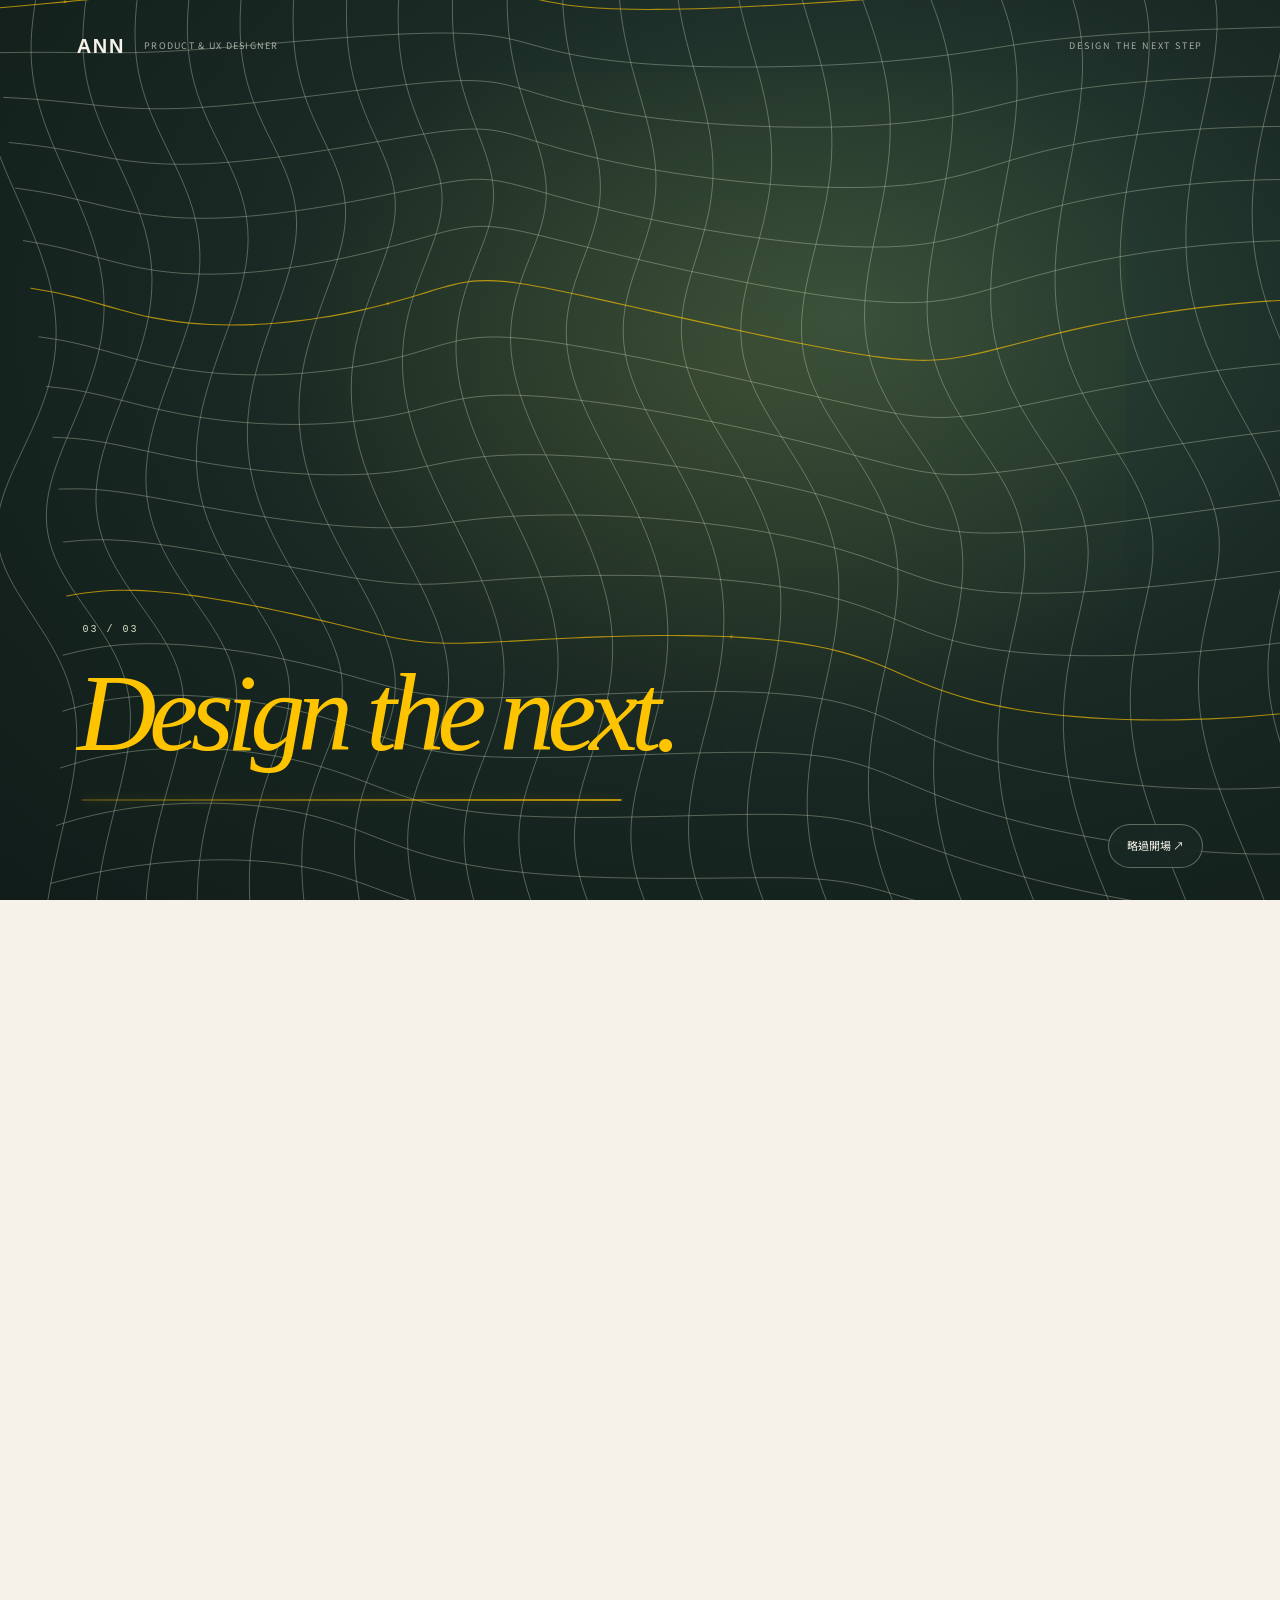
==== index.html @ d94e78f0 "Add files via upload" ====
<!DOCTYPE html>
<html lang="zh-Hant"><head> <meta charset="UTF-8"> <meta name="viewport" content="width=device-width,initial-scale=1"> <meta name="description" content="李玟慧 Ann 的產品、UX 與學習體驗設計作品集。從設計系統、團隊流程到設計研究，將複雜資訊轉為清楚可用的體驗。"> <title>Ann — PRODUCT &amp; UX DESIGNER｜產品與使用者體驗設計作品集</title> <link rel="stylesheet" href="assets/site.css?v=21.2"> <link rel="stylesheet" href="assets/feedback.css?v=21.2"><link rel="stylesheet" href="assets/refresh.css?v=21.2"><link rel="stylesheet" href="assets/hanazono-editorial.css?v=21.2">  <link rel="icon" href="assets/favicon.svg?v=24.1" type="image/svg+xml"><meta name="theme-color" content="#192924"> <link rel="stylesheet" href="assets/revision-v12.css?v=21.2"><script src="assets/intro.js?v=10.05"></script><link rel="stylesheet" href="assets/revision-v13.css?v=21.2"><link rel="stylesheet" href="assets/revision-v14.css?v=21.2"><link rel="stylesheet" href="assets/profile-gallery-v15.css?v=11.19"><link rel="stylesheet" href="assets/covers-v15.css?v=21.3"><link rel="stylesheet" href="assets/content-v15.css?v=21.2"><link rel="stylesheet" href="assets/reading-v15.css?v=11.05-complete"><link rel="stylesheet" href="assets/hero-background-v16.css?v=10.05"><link rel="stylesheet" href="assets/profile-v16.css?v=21.2"><link rel="stylesheet" href="assets/palette-v16.css?v=21.2"><link rel="stylesheet" href="assets/case-palette-v16.css?v=21.2"><link rel="stylesheet" href="assets/contrast-v16.css?v=21.2"><link rel="stylesheet" href="assets/learning-v16.css?v=21.2"><link rel="stylesheet" href="assets/research-v16.css?v=21.2"><link rel="stylesheet" href="assets/alignment-v16.css?v=21.2"><link rel="stylesheet" href="assets/profile-v17.css?v=21.2"><link rel="stylesheet" href="assets/monitor-v17.css?v=21.2"><link rel="stylesheet" href="assets/learning-cover-v17.css?v=21.2"><link rel="stylesheet" href="assets/research-colors-v17.css?v=21.2"><link rel="stylesheet" href="assets/research-choice-colors-v18.css?v=21.2"><link rel="stylesheet" href="assets/research-tabs-v18.css?v=21.2"><link rel="stylesheet" href="assets/profile-identity-v18.css?v=21.2"><link rel="stylesheet" href="assets/gallery-v18.css?v=21.2"><link rel="stylesheet" href="assets/profile-brand-v18.css?v=21.2"><link rel="stylesheet" href="assets/profile-atmosphere-v19.css?v=21.2"><link rel="stylesheet" href="assets/research-followup-v20.css?v=21.2"><link rel="stylesheet" href="assets/systems-palette-v20.css?v=21.2"><link rel="stylesheet" href="assets/revision-v21.css?v=21.2"><link rel="stylesheet" href="assets/section-kickers-v21.css?v=22.1"><link rel="stylesheet" href="assets/feedback-atmosphere-v22.css?v=22.1"><link rel="stylesheet" href="assets/palette-v24.css?v=24.1"><link rel="stylesheet" href="assets/portfolio-v10.04.css?v=11.08-worryfree"><link rel="stylesheet" href="assets/feedback-iterations.css?v=11.03.9"><link rel="stylesheet" href="assets/portfolio-v11.04.css?v=11.06"><link rel="stylesheet" href="assets/portfolio-interiors-v11.05.css?v=11.10-goldfish"><link rel="stylesheet" href="assets/portfolio-interiors-v11.06.css?v=11.09"><link rel="stylesheet" href="assets/portfolio-v11.05.css?v=11.11-about-glow"><link rel="stylesheet" href="assets/typography-v11.05.css?v=11.14-section-titles"><link rel="stylesheet" href="assets/case-hero-media.css?v=11.13-preview-controls"><link rel="stylesheet" href="assets/archive-gallery-v11.06.css?v=11.12-gallery-gap"><link rel="stylesheet" href="assets/project-previews-v11.07.css?v=11.12-preview-border"><link rel="stylesheet" href="assets/mobile-layout-v11.07.css?v=11.07"><link rel="stylesheet" href="assets/case-layout-v11.06.css?v=11.16-luma"><link rel="stylesheet" href="assets/archive-carousel.css?v=1.19"></head> <body> <a class="skip-link" href="#work">跳至作品</a> <header class="site-header"> <a class="wordmark" href="#top" aria-label="回到首頁">ANN<span>／</span>PRODUCT &amp; UX</a> <nav aria-label="主要導覽"><a href="#work">作品</a><a href="#about">關於我</a><a href="#visual">其他作品</a></nav> <a class="header-role" href="#work">PRODUCT &amp; UX DESIGNER · PORTFOLIO 2026</a> </header> <main id="top"> <section class="hero hero-revision hero-studio" aria-labelledby="hero-title">
      <!-- Insert once as the first child of section.hero-studio. -->
<div class="hero-atmosphere" aria-hidden="true">
  <span class="hero-atmosphere-grid"></span>
  <span class="hero-atmosphere-orbit"></span>
  <span class="hero-atmosphere-marks"></span>
</div>
<div class="hero-kicker"><span>ANN / PORTFOLIO</span><span>2026</span></div>
      <div class="hero-grid">
        <div class="hero-copy">
          <p class="eyebrow">A STUDY IN CLARITY</p>
          <h1 id="hero-title">讓想法，<i>逐漸成形。</i></h1>
        </div>
        <div class="hero-orbit-note orbit-left" aria-hidden="true"><span>01 — 03</span><p>從問題<br>找到方向。</p></div>
        <div class="hero-explorer" data-stage="question"><div class="sculpture" tabindex="0" role="group" aria-label="互動圖形：拖曳旋轉，點一下切換階段；也可使用方向鍵與 Enter 操作" aria-describedby="hero-interaction-hint"> <svg class="sculpture-svg" preserveaspectratio="xMidYMin meet" aria-hidden="true" focusable="false" viewbox="55 35 330 320"> <defs> <radialgradient id="node-glow"><stop stop-color="#FFC400" stop-opacity=".25"></stop><stop offset=".4" stop-color="#FFC400" stop-opacity=".09"></stop><stop offset="1" stop-color="#FFC400" stop-opacity="0"></stop></radialgradient> <pattern id="instrument-grid" width="22" height="22" patternunits="userSpaceOnUse"><circle cx="11" cy="11" r=".55" fill="#d6e0c5" opacity=".15"></circle></pattern> </defs> <g class="sculpture-frame" aria-hidden="true"><rect x="36" y="20" width="368" height="352" fill="url(#instrument-grid)"></rect> <path d="M212 195h16 M220 187v16" fill="none" stroke="#d6e0c5" stroke-opacity=".23" stroke-width=".6"></path> <g class="sculpture-corners" fill="none" stroke="#d6e0c5" stroke-opacity=".42" stroke-width=".8" aria-hidden="true"> <path d="M36 41V25H52"></path> <path d="M388 25H404V41"></path> <path d="M36 350V366H52"></path> <path d="M388 366H404V350"></path> </g> <g class="sculpture-guides" aria-hidden="true"></g></g> <g class="sculpture-links" aria-hidden="true"></g> <g class="sculpture-cards" aria-hidden="true"><g data-fallback=""><circle cx="220.55" cy="202.48" r="0.98" fill="#f6f2e9" opacity="0.31"></circle><circle cx="194.86" cy="158.99" r="0.84" fill="#f6f2e9" opacity="0.33"></circle><circle cx="262.12" cy="176.33" r="0.70" fill="#f6f2e9" opacity="0.33"></circle><circle cx="182.81" cy="232.07" r="0.85" fill="#f6f2e9" opacity="0.34"></circle><circle cx="242.06" cy="250.15" r="0.70" fill="#f6f2e9" opacity="0.35"></circle><circle cx="235.74" cy="131.89" r="1.01" fill="#f6f2e9" opacity="0.35"></circle><circle cx="154.55" cy="188.03" r="0.71" fill="#f6f2e9" opacity="0.36"></circle><circle cx="282.60" cy="223.41" r="0.86" fill="#f6f2e9" opacity="0.36"></circle><circle cx="210.07" cy="283.78" r="1.03" fill="#f6f2e9" opacity="0.40"></circle><circle cx="299.92" cy="150.93" r="0.88" fill="#f6f2e9" opacity="0.40"></circle><circle cx="174.78" cy="114.80" r="0.73" fill="#f6f2e9" opacity="0.40"></circle><circle cx="158.11" cy="267.32" r="0.73" fill="#f6f2e9" opacity="0.41"></circle><circle cx="133.60" cy="144.29" r="1.05" fill="#f6f2e9" opacity="0.42"></circle><circle cx="122.56" cy="221.38" r="1.05" fill="#f6f2e9" opacity="0.43"></circle><circle cx="322.04" cy="199.60" r="1.06" fill="#f6f2e9" opacity="0.43"></circle><circle cx="268.64" cy="104.00" r="0.74" fill="#f6f2e9" opacity="0.43"></circle><circle cx="284.77" cy="277.27" r="1.06" fill="#f6f2e9" opacity="0.43"></circle><circle cx="213.11" cy="85.43" r="0.91" fill="#f6f2e9" opacity="0.45"></circle><circle cx="240.65" cy="312.53" r="0.93" fill="#f6f2e9" opacity="0.47"></circle><circle cx="326.33" cy="252.95" r="0.77" fill="#f6f2e9" opacity="0.48"></circle><circle cx="98.51" cy="177.02" r="0.94" fill="#f6f2e9" opacity="0.49"></circle><circle cx="163.06" cy="309.25" r="1.11" fill="#f6f2e9" opacity="0.50"></circle><circle cx="325.29" cy="123.54" r="1.11" fill="#f6f2e9" opacity="0.51"></circle><circle cx="108.01" cy="260.23" r="2.31" fill="#FFC400" opacity="0.52"></circle><circle cx="132.45" cy="96.34" r="0.96" fill="#f6f2e9" opacity="0.52"></circle><circle cx="352.07" cy="175.38" r="0.80" fill="#f6f2e9" opacity="0.53"></circle><circle cx="279.48" cy="72.44" r="0.97" fill="#f6f2e9" opacity="0.54"></circle><circle cx="179.38" cy="64.46" r="1.14" fill="#f6f2e9" opacity="0.54"></circle><circle cx="292.61" cy="311.43" r="0.97" fill="#f6f2e9" opacity="0.54"></circle><circle cx="93.88" cy="128.80" r="2.42" fill="#FFC400" opacity="0.58"></circle><circle cx="231.03" cy="51.14" r="1.17" fill="#f6f2e9" opacity="0.58"></circle><circle cx="358.34" cy="231.34" r="1.00" fill="#f6f2e9" opacity="0.58"></circle><circle cx="78.19" cy="215.10" r="0.83" fill="#f6f2e9" opacity="0.58"></circle><circle cx="242.59" cy="339.31" r="2.45" fill="#FFC400" opacity="0.59"></circle><circle cx="121.87" cy="302.65" r="0.83" fill="#f6f2e9" opacity="0.59"></circle><circle cx="181.27" cy="338.27" r="1.20" fill="#f6f2e9" opacity="0.61"></circle><circle cx="326.54" cy="91.79" r="0.85" fill="#f6f2e9" opacity="0.61"></circle><circle cx="334.73" cy="290.18" r="1.21" fill="#f6f2e9" opacity="0.62"></circle><circle cx="363.35" cy="147.60" r="1.05" fill="#f6f2e9" opacity="0.65"></circle><circle cx="127.05" cy="74.16" r="1.24" fill="#f6f2e9" opacity="0.66"></circle><circle cx="70.98" cy="165.72" r="1.26" fill="#f6f2e9" opacity="0.67"></circle><circle cx="81.49" cy="258.53" r="1.26" fill="#f6f2e9" opacity="0.68"></circle><circle cx="285.96" cy="55.71" r="2.64" fill="#FFC400" opacity="0.69"></circle><circle cx="371.85" cy="207.80" r="2.66" fill="#FFC400" opacity="0.70"></circle><circle cx="240.37" cy="347.78" r="0.91" fill="#f6f2e9" opacity="0.70"></circle><circle cx="298.58" cy="326.79" r="1.11" fill="#f6f2e9" opacity="0.71"></circle><circle cx="231.96" cy="41.16" r="1.11" fill="#f6f2e9" opacity="0.71"></circle><circle cx="170.04" cy="49.74" r="0.92" fill="#f6f2e9" opacity="0.72"></circle><circle cx="166.92" cy="338.54" r="0.92" fill="#f6f2e9" opacity="0.73"></circle><circle cx="94.62" cy="109.30" r="1.13" fill="#f6f2e9" opacity="0.73"></circle><circle cx="351.19" cy="270.65" r="0.93" fill="#f6f2e9" opacity="0.73"></circle><circle cx="113.34" cy="303.06" r="1.13" fill="#f6f2e9" opacity="0.73"></circle><circle cx="346.84" cy="114.07" r="1.34" fill="#f6f2e9" opacity="0.75"></circle><circle cx="72.53" cy="208.62" r="1.15" fill="#f6f2e9" opacity="0.76"></circle><circle cx="300.38" cy="75.75" r="0.98" fill="#f6f2e9" opacity="0.79"></circle><circle cx="358.16" cy="178.49" r="0.99" fill="#f6f2e9" opacity="0.80"></circle><circle cx="214.14" cy="332.49" r="1.21" fill="#f6f2e9" opacity="0.81"></circle><circle cx="293.01" cy="308.83" r="1.43" fill="#f6f2e9" opacity="0.82"></circle><circle cx="93.61" cy="149.77" r="1.00" fill="#f6f2e9" opacity="0.82"></circle><circle cx="210.97" cy="60.06" r="1.01" fill="#f6f2e9" opacity="0.82"></circle><circle cx="143.67" cy="84.98" r="1.44" fill="#f6f2e9" opacity="0.83"></circle><circle cx="103.78" cy="255.46" r="1.01" fill="#f6f2e9" opacity="0.83"></circle><circle cx="337.21" cy="246.39" r="1.23" fill="#f6f2e9" opacity="0.84"></circle><circle cx="158.32" cy="299.63" r="1.47" fill="#f6f2e9" opacity="0.85"></circle><circle cx="315.16" cy="141.67" r="1.28" fill="#f6f2e9" opacity="0.87"></circle><circle cx="256.19" cy="99.91" r="1.51" fill="#f6f2e9" opacity="0.88"></circle><circle cx="126.45" cy="195.50" r="1.53" fill="#f6f2e9" opacity="0.89"></circle><circle cx="250.05" cy="281.00" r="1.07" fill="#f6f2e9" opacity="0.89"></circle><circle cx="169.26" cy="126.68" r="1.31" fill="#f6f2e9" opacity="0.90"></circle><circle cx="291.50" cy="213.31" r="1.55" fill="#f6f2e9" opacity="0.91"></circle><circle cx="185.90" cy="241.71" r="1.33" fill="#f6f2e9" opacity="0.92"></circle><circle cx="226.85" cy="171.64" r="1.11" fill="#f6f2e9" opacity="0.93"></circle></g></g> </svg> </div> <div class="sculpture-controls" role="group" aria-label="圖形排列"> <button type="button" data-stage="question" aria-pressed="true" aria-label="第 1 階段：理解問題"><span class="stage-number">01</span><em>question.</em><span class="stage-name">理解問題</span></button> <button type="button" data-stage="structure" aria-pressed="false" aria-label="第 2 階段：建立結構"><span class="stage-number">02</span><em>structure.</em><span class="stage-name">建立結構</span></button> <button type="button" data-stage="design" aria-pressed="false" aria-label="第 3 階段：完成設計"><span class="stage-number">03</span><em>design.</em><span class="stage-name">完成設計</span></button> </div> </div> <div class="hero-orbit-note orbit-right" aria-hidden="true"><span class="hero-stage-index">01 / QUESTION</span><p class="hero-stage-copy">整理線索，看見真正的問題。</p></div>
        <p id="hero-interaction-hint" class="hero-interaction-hint"><span aria-hidden="true">↔</span> 拖曳旋轉 · 點一下，讓想法繼續 <button class="hero-motion-toggle" type="button" aria-pressed="true" aria-label="暫停圖形動態">暫停動態 Ⅱ</button></p>
      </div>
      <div class="hero-foot">
        <span>PRODUCT · UX · LEARNING EXPERIENCE</span>
        <a class="text-link" href="#work">探索作品 <span aria-hidden="true">↓</span></a>
        <button class="replay-intro" type="button">重播開場 <span aria-hidden="true">↻</span></button>
      </div>
    </section><section class="profile-section section-wrap profile-v15 profile-v17" id="about" aria-labelledby="about-title">
<div class="profile-introduction"><div class="profile-heading"><figure class="profile-photo"><img src="assets/images-ann-ann-portrait-v23.webp" alt="李玟慧 Ann 的個人肖像" loading="lazy" width="400" height="336"></figure>
<div><span class="section-index">關於我</span><h2 id="about-title" data-identity-revision="20"><span class="profile-greeting">你好，我是</span><span class="profile-name">李玟慧 <i>Ann.</i></span></h2><p class="profile-contact"><a href="mailto:g1156851g1156851@yahoo.com.tw" aria-label="聯絡信箱：g1156851g1156851@yahoo.com.tw"><svg class="profile-mail-icon" viewBox="0 0 24 24" width="16" height="16" fill="none" stroke="currentColor" stroke-width="1.4" stroke-linecap="round" stroke-linejoin="round" aria-hidden="true" focusable="false"><rect x="3" y="5" width="18" height="14" rx="2"></rect><path d="m4 7 8 6 8-6"></path></svg><span>g1156851g1156851@yahoo.com.tw</span></a></p></div></div>
<div class="profile-intro"><p class="profile-lead"><mark>我是一名具備多元設計專業背景的<span class="profile-role">設計師。</span></mark></p><p>累積 6 年設計實務經驗。在執行專案的過程中，我習慣先蒐集資訊、理解問題，再轉化為可執行的方案。這也讓我發現，自己不只關注視覺呈現，更在意使用者的需求與想法，以及如何讓資訊傳達得更清楚、有效。</p></div></div><div class="profile-resume">
<div class="profile-card profile-education"><h3>學歷<span>EDUCATION</span></h3><ol class="career-list education-list"><li><time>2018.09 — 2019.07</time><div><h4>景文科技大學</h4><p>文化產業創新・碩士</p></div></li><li><time>2014.09 — 2018.07</time><div><h4>景文科技大學</h4><p>視覺傳達・學士</p></div></li></ol></div>
<div class="profile-card profile-experience" aria-label="工作經歷"><h3>工作經歷<span>EXPERIENCE</span></h3><ol class="career-list"><li><time>2023.10 — 2026.04</time><div><h4>UE Artist <span>／ Pixoul</span></h4></div></li><li><time>2023.03 — 2023.10</time><div><h4>網站視覺設計 <span>／ 崴浤科技外包</span></h4></div></li><li><time>2020.04 — 2023.03</time><div><h4>平面插畫設計 <span>／ 徐匯廣場</span></h4></div></li><li><time>2019.10 — 2020.03</time><div><h4>視覺陳列設計 <span>／ 奧亞整合行銷</span></h4></div></li></ol></div>
<div class="profile-card profile-participation" aria-label="專案參與">
<h3>專案參與<span>COLLABORATIONS</span></h3>
<ol class="career-list participation-list">
<li><time>2016–2018</time><div class="participation-copy"><h4>敦煌書局</h4> <p>／ 月刊視覺設計</p></div></li>

<li><time>2017</time><div class="participation-copy"><h4>樺霖展示設計</h4> <p>／ 百貨聖誕節、世貿電玩展協助設計</p></div></li>
<li><time>2016</time><div class="participation-copy"><h4>築點設計</h4> <p>／ 展覽櫥窗協助設計</p></div></li>

<li><time>2016</time><div class="participation-copy"><h4>校內設計週形象設計</h4> <p>／ 主視覺及空間規劃</p></div></li>
</ol></div>
</div><section class="profile-capabilities" aria-labelledby="skills-title"><h3 id="skills-title">技能與軟體<span>SKILLS &amp; SOFTWARE</span></h3><div class="capability-grid"><div class="capability-group"><div class="capability-heading"><span>01</span><h4>UI/UX</h4></div><div class="capability-body"><ul class="capability-skills"><li>使用者流程設計</li><li>需求分析與問題拆解</li><li>Wireframing</li><li>Prototyping</li><li>Design System</li><li>Visual Composition</li><li class="skill-wide">互動邏輯與操作體驗規劃</li></ul><div class="capability-software" aria-label="使用軟體"><ul class="software-icon-grid"><li data-software="Figma"><span class="software-symbol" aria-hidden="true"><svg xmlns="http://www.w3.org/2000/svg" viewBox="0 0 24 24" class="software-brand-icon" width="24" height="24" aria-hidden="true" focusable="false" data-brand-palette="muted-v18"><title>Figma</title><defs><clipPath id="about-figma-brand-clip" clipPathUnits="userSpaceOnUse"><path d="M15.852 8.981h-4.588V0h4.588c2.476 0 4.49 2.014 4.49 4.49s-2.014 4.491-4.49 4.491zM12.735 7.51h3.117c1.665 0 3.019-1.355 3.019-3.019s-1.355-3.019-3.019-3.019h-3.117V7.51zm0 1.471H8.148c-2.476 0-4.49-2.014-4.49-4.49S5.672 0 8.148 0h4.588v8.981zm-4.587-7.51c-1.665 0-3.019 1.355-3.019 3.019s1.354 3.02 3.019 3.02h3.117V1.471H8.148zm4.587 15.019H8.148c-2.476 0-4.49-2.014-4.49-4.49s2.014-4.49 4.49-4.49h4.588v8.98zM8.148 8.981c-1.665 0-3.019 1.355-3.019 3.019s1.355 3.019 3.019 3.019h3.117V8.981H8.148zM8.172 24c-2.489 0-4.515-2.014-4.515-4.49s2.014-4.49 4.49-4.49h4.588v4.441c0 2.503-2.047 4.539-4.563 4.539zm-.024-7.51a3.023 3.023 0 0 0-3.019 3.019c0 1.665 1.365 3.019 3.044 3.019 1.705 0 3.093-1.376 3.093-3.068v-2.97H8.148zm7.704 0h-.098c-2.476 0-4.49-2.014-4.49-4.49s2.014-4.49 4.49-4.49h.098c2.476 0 4.49 2.014 4.49 4.49s-2.014 4.49-4.49 4.49zm-.097-7.509c-1.665 0-3.019 1.355-3.019 3.019s1.355 3.019 3.019 3.019h.098c1.665 0 3.019-1.355 3.019-3.019s-1.355-3.019-3.019-3.019h-.098z" /></clipPath></defs><g clip-path="url(#about-figma-brand-clip)"><rect x="0" y="0" width="12" height="8.25" fill="#b9665b" /><rect x="12" y="0" width="12" height="8.25" fill="#c88967" /><rect x="0" y="8.25" width="12" height="7.5" fill="#8e73a9" /><rect x="12" y="8.25" width="12" height="8.25" fill="#578ea7" /><rect x="0" y="15.75" width="12" height="8.25" fill="#5f9479" /></g></svg></span><span class="software-name">Figma</span></li><li data-software="Photoshop"><span class="software-symbol" aria-hidden="true">Ps</span><span class="software-name">Photoshop</span></li><li data-software="Illustrator"><span class="software-symbol" aria-hidden="true">Ai</span><span class="software-name">Illustrator</span></li></ul></div></div></div><div class="capability-group"><div class="capability-heading"><span>02</span><h4>UE Artist</h4></div><div class="capability-body"><ul class="capability-skills"><li>3D 場景建置與整合</li><li>即時渲染與燈光設計</li><li>材質與視覺效果</li><li>動畫製作與鏡頭編排</li><li>互動展示與功能實作</li><li class="skill-wide">虛擬空間與展示流程規劃</li></ul><div class="capability-software" aria-label="使用軟體"><ul class="software-icon-grid"><li data-software="Unreal Engine 5"><span class="software-symbol" aria-hidden="true"><svg xmlns="http://www.w3.org/2000/svg" viewBox="0 0 24 24" fill="currentColor" class="software-brand-icon" width="24" height="24" aria-hidden="true" focusable="false" data-brand-palette="muted-v18"><title>Unreal Engine</title><path d="M12 0a12 12 0 1012 12A12 12 0 0012 0zm0 23.52A11.52 11.52 0 1123.52 12 11.52 11.52 0 0112 23.52zm7.13-9.791c-.206.997-1.126 3.557-4.06 4.942l-1.179-1.325-1.988 2a7.338 7.338 0 01-5.804-2.978 2.859 2.859 0 00.65.123c.326.006.678-.114.678-.66v-5.394a.89.89 0 00-1.116-.89c-.92.212-1.656 2.509-1.656 2.509a7.304 7.304 0 012.528-5.597 7.408 7.408 0 013.73-1.721c-1.006.573-1.57 1.507-1.57 2.29 0 1.262.76 1.109.984.923v7.28a1.157 1.157 0 00.148.256 1.075 1.075 0 00.88.445c.76 0 1.747-.868 1.747-.868V9.172c0-.6-.452-1.324-.905-1.572 0 0 .838-.149 1.484.346a5.537 5.537 0 01.387-.425c1.508-1.48 2.929-1.902 4.112-2.112 0 0-2.151 1.69-2.151 3.96 0 1.687.043 5.801.043 5.801.799.771 1.986-.342 3.059-1.441Z" /></svg></span><span class="software-name">Unreal Engine 5</span></li><li data-software="3ds Max"><span class="software-symbol" aria-hidden="true"><svg xmlns="http://www.w3.org/2000/svg" viewBox="0 0 128 128" class="software-brand-icon" width="24" height="24" aria-hidden="true" focusable="false" data-brand-palette="muted-v18"><path fill="#397a83" d="M23.188.019 114.438 20h9.874v108h-103.5a6.5 6.5 0 0 1-6.5-6.5V94.287L22.996.3Z" /><path fill="#6da1a6" d="M23.188 0h85.75a6.5 6.5 0 0 1 6.5 6.5V90h-92.25z" /><path fill="#a8c6c8" d="M23.188 90V0l-19.5 11.75v90z" /><path fill="#fff" d="M68.53 19c-11.828 0-18.455 6.84-18.81 14.464h11.684c.285-3.135 2.21-5.771 6.413-5.771 3.634 0 5.842 1.639 5.842 4.916v1.71c0 4.133-3.633 5.273-7.196 5.273h-3.848v8.336h3.848c3.563 0 8.978.927 8.978 6.342v1.496c0 4.488-2.85 6.555-7.197 6.555-4.987 0-7.054-2.85-7.41-5.843H49.15c.784 7.34 5.772 14.678 19.737 14.678 10.901 0 18.952-5.914 18.952-13.965v-3.349c0-6.484-5.913-9.833-10.83-10.688 4.917-1.14 8.907-4.773 8.907-8.977v-2.708C85.915 24.13 78.647 19 68.53 19zM41.3 98.865v18.9h4.05v-12.69l3.347 12.69h4.455v-.026l3.16-12.177v12.204h4.481v-18.9h-5.778l.027.053-3.996 15.12-3.807-15.174zm27.318 0-5.4 18.9h4.698l1.053-4.13h5.67l1.16 4.13h4.807l-5.697-18.9Zm13.94 0 5.345 8.91-5.967 9.99h5.184l3.7-7.127 3.644 7.128h5.32l-5.968-10.395 5.373-8.505h-4.995l-3.267 6.02H90.9l-3.186-6.02zm-10.808 3.106 1.97 8.154h-3.887Z" /></svg></span><span class="software-name">3ds Max</span></li><li data-software="Blender"><span class="software-symbol" aria-hidden="true"><svg xmlns="http://www.w3.org/2000/svg" viewBox="0 0 24 24" fill="currentColor" class="software-brand-icon" width="24" height="24" aria-hidden="true" focusable="false" data-brand-palette="muted-v18"><title>Blender</title><path d="M12.51 13.214c.046-.8.438-1.506 1.03-2.006a3.424 3.424 0 0 1 2.212-.79c.85 0 1.631.3 2.211.79.592.5.983 1.206 1.028 2.005.045.823-.285 1.586-.865 2.153a3.389 3.389 0 0 1-2.374.938 3.393 3.393 0 0 1-2.376-.938c-.58-.567-.91-1.33-.865-2.152M7.35 14.831c.006.314.106.922.256 1.398a7.372 7.372 0 0 0 1.593 2.757 8.227 8.227 0 0 0 2.787 2.001 8.947 8.947 0 0 0 3.66.76 8.964 8.964 0 0 0 3.657-.772 8.285 8.285 0 0 0 2.785-2.01 7.428 7.428 0 0 0 1.592-2.762 6.964 6.964 0 0 0 .25-3.074 7.123 7.123 0 0 0-1.016-2.779 7.764 7.764 0 0 0-1.852-2.043h.002L13.566 2.55l-.02-.015c-.492-.378-1.319-.376-1.86.002-.547.382-.609 1.015-.123 1.415l-.001.001 3.126 2.543-9.53.01h-.013c-.788.001-1.545.518-1.695 1.172-.154.665.38 1.217 1.2 1.22V8.9l4.83-.01-8.62 6.617-.034.025c-.813.622-1.075 1.658-.563 2.313.52.667 1.625.668 2.447.004L7.414 14s-.069.52-.063.831zm12.09 1.741c-.97.988-2.326 1.548-3.795 1.55-1.47.004-2.827-.552-3.797-1.538a4.51 4.51 0 0 1-1.036-1.622 4.282 4.282 0 0 1 .282-3.519 4.702 4.702 0 0 1 1.153-1.371c.942-.768 2.141-1.183 3.396-1.185 1.256-.002 2.455.41 3.398 1.175.48.391.87.854 1.152 1.367a4.28 4.28 0 0 1 .522 1.706 4.236 4.236 0 0 1-.239 1.811 4.54 4.54 0 0 1-1.035 1.626" /></svg></span><span class="software-name">Blender</span></li><li data-software="Git"><span class="software-symbol" aria-hidden="true"><svg xmlns="http://www.w3.org/2000/svg" viewBox="0 0 24 24" fill="currentColor" class="software-brand-icon" width="24" height="24" aria-hidden="true" focusable="false" data-brand-palette="muted-v18"><title>Git</title><path d="M13.09 23.549a1.54 1.54 0 0 1-2.18 0L.451 13.089a1.54 1.54 0 0 1 0-2.179l7.191-7.19 2.733 2.733a1.85 1.85 0 0 0 .964 2.326v6.66a1.849 1.849 0 1 0 1.54 0V8.957l2.508 2.508a1.85 1.85 0 1 0 1.09-1.09l-2.634-2.634a1.85 1.85 0 0 0-2.378-2.377L8.73 2.63 10.91.451a1.54 1.54 0 0 1 2.179 0l10.459 10.46a1.54 1.54 0 0 1 0 2.179z" /></svg></span><span class="software-name">Git</span></li><li data-software="AI"><span class="software-symbol" aria-hidden="true"><svg xmlns="http://www.w3.org/2000/svg" viewBox="0 0 24 24" fill="currentColor" class="software-brand-icon" width="24" height="24" aria-hidden="true" focusable="false" data-brand-palette="muted-v18"><path d="M10 2 7.8 8.1 2 10.4l5.8 2.2L10 19l2.2-6.4 5.8-2.2-5.8-2.3L10 2Z" /><path d="m19 12-1.3 3.3L14 17l3.7 1.4L19 22l1.3-3.6L24 17l-3.7-1.7L19 12Z" /></svg></span><span class="software-name">AI</span></li></ul></div></div></div><div class="capability-group"><div class="capability-heading"><span>03</span><h4>Design</h4></div><div class="capability-body"><ul class="capability-skills"><li>網頁視覺設計</li><li>品牌視覺設計</li><li>活動主視覺設計</li><li>插畫與角色設計</li><li>排版與字體設計</li><li>色彩與視覺構成</li><li>印刷與輸出設計</li></ul><div class="capability-software" aria-label="使用軟體"><ul class="software-icon-grid"><li data-software="Photoshop"><span class="software-symbol" aria-hidden="true">Ps</span><span class="software-name">Photoshop</span></li><li data-software="Illustrator"><span class="software-symbol" aria-hidden="true">Ai</span><span class="software-name">Illustrator</span></li><li data-software="Premiere"><span class="software-symbol" aria-hidden="true">Pr</span><span class="software-name">Premiere</span></li><li data-software="InDesign"><span class="software-symbol" aria-hidden="true">Id</span><span class="software-name">InDesign</span></li></ul></div></div></div></div></section></section>  <section class="work collection section-wrap collection-1" id="work" aria-labelledby="work-title"><header class="folio-collection-heading collection-heading"><span class="collection-heading-kicker">INTERFACES &amp; PRODUCTS</span><h2 id="work-title">以介面設計，<em>呈現抽象想法。</em></h2></header><div class="project-grid collection-grid"><article class="project-card practice-card" id="case-hanazono" data-category="practice"><button class="project-open" type="button" data-project="hanazono" data-case-label="01 / Hanazono" aria-label="閱讀案例 01：Hanazono 官網導覽設計"><div class="card-visual project-cover-stage"><img class="project-preview-image" src="assets/images-hanazono-flow-villa.webp?v=12.1" alt="Hanazono 別墅互動展示完整介面" width="2560" height="1440" loading="lazy" decoding="async"></div><div class="card-copy"><h3>Hanazono 建築互動導覽</h3></div><span class="card-arrow"><span>閱讀案例</span> ↗</span></button></article> <article class="project-card independent-card" id="case-luma" data-category="independent"> <button class="project-open" type="button" data-project="luma" data-case-label="02 / Luma" aria-label="閱讀案例 02：Luma · Ai英文學習網站">  <div class="card-visual project-cover-stage"><img class="project-preview-image" src="assets/images-luma-luma-screen-01.avif" alt="Luma 首頁：練習任務、口說回饋與學習入口" width="1099" height="887" loading="lazy" decoding="async"></div><div class="card-copy"><h3>Luma · Ai語言學習網站</h3></div> <span class="card-arrow"><span>閱讀案例</span> ↗</span> </button> </article>
<article class="project-card independent-card" id="case-you" data-category="independent"> <button class="project-open" type="button" data-project="you" data-case-label="03 / You" aria-label="閱讀案例 03：You 可驗證的職涯決策系統">  <div class="card-visual project-cover-stage"><img class="project-preview-image" src="assets/images-you-you-preview.avif" alt="You 完整原型首頁：探索流程、生活紀錄與職涯假設" width="1577" height="758" loading="lazy" decoding="async"></div><div class="card-copy"><h3>You · 職涯決策系統</h3></div> <span class="card-arrow"><span>閱讀案例</span> ↗</span> </button> </article>   </div></section><section class="work collection section-wrap collection-2" id="research-work" aria-labelledby="research-work-title"><header class="folio-collection-heading collection-heading"><span class="collection-heading-kicker">SYSTEMS &amp; RESEARCH</span><h2 id="research-work-title">以系統設計，<em>梳理複雜資訊。</em></h2></header><div class="project-grid collection-grid"><article class="project-card practice-card" id="case-risk" data-category="practice"> <button class="project-open" type="button" data-project="risk" data-case-label="01 / Project &amp; Risk Management" aria-label="閱讀案例 01：專案進度與風險管理">  <div class="card-visual project-cover-stage"><img class="project-preview-image" src="assets/images-risk-risk-web-dashboard.avif" alt="專案進度與風險管理：專案資訊及條件預警完整畫面" width="2126" height="1076" loading="lazy" decoding="async"></div><div class="card-copy"><h3>專案進度與風險管理</h3></div> <span class="card-arrow"><span>閱讀案例</span> ↗</span> </button> </article>
<article class="project-card research-card" id="case-research" data-category="research"> <button class="project-open" type="button" data-project="research" data-case-label="02 / Master Thesis / Design Research" id="research" aria-label="閱讀案例 02：藥盒小幫手！七日收納，一日帶走">  <div class="card-visual project-cover-stage"><img class="project-preview-image" src="assets/images-research-helper-preview.png" srcset="assets/images-research-helper-preview-480.png 480w, assets/images-research-helper-preview-960.png 960w, assets/images-research-helper-preview.png 1688w" sizes="auto, (max-width: 1000px) 88vw, 30vw" alt="隨身藥盒小幫手最終成果：粉色版面呈現七日收納藥盒與一日藥盒水瓶" width="1688" height="963" loading="lazy" decoding="async"></div><div class="card-copy"><h3>應用TRIZ方法於高齡族群藥盒設計</h3></div> <span class="card-arrow" aria-hidden="true"><span>閱讀案例</span> ↗</span> </button> </article> <article class="project-card practice-card" id="case-learning" data-category="practice"> <button class="project-open" type="button" data-project="learning" data-case-label="03 / Learning Path &amp; Knowledge Architecture" aria-label="閱讀案例 03：學習路徑與團隊知識架構"> <div class="card-visual project-cover-stage"><img class="project-preview-image" src="assets/images-knowledge-EXP.avif" alt="樣品屋案件：沿著知識架構找到每一步的工作流程" width="1672" height="941" loading="lazy" decoding="async"></div><div class="card-copy"><h3>學習路徑與團隊知識架構</h3></div> <span class="card-arrow"><span>閱讀案例</span> ↗</span> </button> </article>   </div></section><section class="visual-archive section-wrap visual-archive-v15" id="visual" aria-labelledby="visual-heading">
  <header class="folio-collection-heading visual-archive-heading"><span class="collection-heading-kicker">SELECTED ARCHIVE</span><h2 id="visual-heading">以視覺作品，<em>展現多元媒介。</em></h2></header><div class="archive-carousel" role="region" aria-roledescription="輪播" aria-label="精選作品" aria-describedby="archive-carousel-hint">
<div class="archive-wall" id="visual-wall"><figure class="archive-tile"><button class="archive-image-open" data-archive-index="0" type="button" data-archive-src="assets/images-background-ue-visual-01.avif" aria-label="開啟專案：台南平實特區｜Ue城市建築" aria-haspopup="dialog" aria-controls="visual-art-dialog"><span class="archive-tile-media"><img src="assets/images-background-ue-visual-01.avif" alt="台南平實特區｜Ue城市建築：階梯式綠化建築與城市場景" width="2048" height="1126" loading="lazy" decoding="async">
          </span></button><figcaption>台南平實特區｜城市建築</figcaption><template class="archive-project-images">
<img src="assets/images-background-ue-visual-01.avif" alt="台南平實特區｜Ue城市建築：階梯式綠化建築與城市場景" width="2048" height="1126" loading="lazy" decoding="async">
<img src="assets/images-background-ue-visual-02.avif" alt="台南平實特區｜Ue商場共構：商場共構建築與周邊環境" width="1701" height="1701" loading="lazy" decoding="async">
<img src="assets/images-background-ue-visual-03.avif" alt="台南平實特區8.0瓶中金魚島｜主形象視覺插圖設計Ue公園景觀：公園綠地與城市景觀軸線" width="2048" height="1126" loading="lazy" decoding="async">
<div class="archive-project-video">
<iframe src="https://www.youtube.com/embed/sWxLB8WAa_8?rel=0&amp;playsinline=1" title="台南平實特區｜Ue城市建築影片" width="1200" height="675" loading="lazy" referrerpolicy="strict-origin-when-cross-origin" allow="accelerometer; autoplay; clipboard-write; encrypted-media; gyroscope; picture-in-picture; web-share" allowfullscreen></iframe>

</div>
</template></figure>
<figure class="archive-tile"><button class="archive-image-open" data-archive-index="1" type="button" data-archive-src="assets/images-background-ue-visual-04.avif" aria-label="開啟專案：南港區｜Ue城市生活體驗" aria-haspopup="dialog" aria-controls="visual-art-dialog"><span class="archive-tile-media"><img src="assets/images-background-ue-visual-04.avif" alt="南港區｜Ue城市生活體驗：城市建築、生活場景與互動體驗畫面" width="1672" height="940" loading="lazy" decoding="async">
          </span></button><figcaption>南港區｜城市生活</figcaption><template class="archive-project-images">
<img src="assets/images-background-ue-visual-04.avif" alt="南港區｜Ue城市生活體驗：城市建築、生活場景與互動體驗畫面" width="1672" height="940" loading="lazy" decoding="async">
<div class="archive-project-video">
<iframe src="https://www.youtube.com/embed/HtuMUTvZrZ0?rel=0&amp;playsinline=1" title="南港區｜Ue城市生活體驗影片" width="1200" height="675" loading="lazy" referrerpolicy="strict-origin-when-cross-origin" allow="accelerometer; autoplay; clipboard-write; encrypted-media; gyroscope; picture-in-picture; web-share" allowfullscreen></iframe>

</div>
</template></figure>
<figure class="archive-tile"><button class="archive-image-open" data-archive-index="2" type="button" data-archive-src="assets/images-background-ue-visual-05.avif" aria-label="開啟專案：心中山線形公園｜Ue街道空間" aria-haspopup="dialog" aria-controls="visual-art-dialog"><span class="archive-tile-media"><img src="assets/images-background-ue-visual-05.avif" alt="心中山線形公園｜Ue街道空間：捷運出口、林蔭與人行空間" width="1562" height="513" loading="lazy" decoding="async">
          </span></button><figcaption>心中山線形公園｜街道空間</figcaption><template class="archive-project-images">
<img src="assets/images-background-ue-visual-05.avif" alt="心中山線形公園｜Ue街道空間：捷運出口、林蔭與人行空間" width="1562" height="513" loading="lazy" decoding="async">
<div class="archive-project-video">
<iframe src="https://www.youtube.com/embed/GJ5Ne4Ex0xY?rel=0&amp;playsinline=1" title="心中山線形公園｜室內空間影片 1" width="1200" height="675" loading="lazy" referrerpolicy="strict-origin-when-cross-origin" allow="accelerometer; autoplay; clipboard-write; encrypted-media; gyroscope; picture-in-picture; web-share" allowfullscreen></iframe>

</div>
<div class="archive-project-video">
<iframe src="https://www.youtube.com/embed/i-NCyNepI6c?rel=0&amp;playsinline=1" title="心中山線形公園｜室內空間影片 2" width="1200" height="675" loading="lazy" referrerpolicy="strict-origin-when-cross-origin" allow="accelerometer; autoplay; clipboard-write; encrypted-media; gyroscope; picture-in-picture; web-share" allowfullscreen></iframe>

</div>
<div class="archive-project-video">
<iframe src="https://www.youtube.com/embed/ZQNexsEEB-w?rel=0&amp;playsinline=1" title="心中山線形公園｜室內空間影片 3" width="1200" height="675" loading="lazy" referrerpolicy="strict-origin-when-cross-origin" allow="accelerometer; autoplay; clipboard-write; encrypted-media; gyroscope; picture-in-picture; web-share" allowfullscreen></iframe>

</div>
<div class="archive-project-video">
<iframe src="https://www.youtube.com/embed/ZbFQDqHWcIY?rel=0&amp;playsinline=1" title="心中山線形公園｜室內空間影片 4" width="1200" height="675" loading="lazy" referrerpolicy="strict-origin-when-cross-origin" allow="accelerometer; autoplay; clipboard-write; encrypted-media; gyroscope; picture-in-picture; web-share" allowfullscreen></iframe>

</div>
</template></figure>
<figure class="archive-tile ">
<button class="archive-image-open" data-archive-index="3" type="button" data-archive-src="assets/images-visual-zeiss-exhibition.webp" aria-label="開啟專案：蔡司｜品牌展示" aria-haspopup="dialog" aria-controls="visual-art-dialog"><span class="archive-tile-media">
<img src="assets/images-visual-zeiss-exhibition-preview.webp" alt="蔡司品牌展示專案：展場、兒童系列與展示柱設計" width="900" height="602" loading="lazy" decoding="async">
</span></button><figcaption>蔡司｜品牌展示</figcaption>
<template class="archive-project-images">
<img src="assets/images-visual-zeiss-exhibition.webp" alt="蔡司品牌展場中的大型主視覺與立體展示柱實景" width="2200" height="1472" loading="lazy" decoding="async">
<img src="assets/images-visual-zeiss-children.webp" alt="蔡司兒童系列的展場主視覺、陳列設計與展示柱展開圖" width="2400" height="979" loading="lazy" decoding="async">
<img src="assets/images-visual-zeiss-display-series.webp" alt="蔡司展示柱與系列延伸：展示柱與人物比例及兩組年齡系列設計" width="2200" height="1550" loading="lazy" decoding="async">
</template></figure>
<figure class="archive-tile archive-cover-kunjung"><button class="archive-image-open" data-archive-index="4" type="button" data-archive-src="assets/images-visual-kunjung-web.webp" data-archive-layout="scroll" aria-label="放大圖片：坤嶸企業｜網站視覺"><span class="archive-tile-media"><span class="archive-cover-crop"><img src="assets/images-visual-kunjung-web-preview.webp?v=15.1" alt="坤嶸企業網站的藍色品牌主視覺、產品展示與完整首頁設計" width="1138" height="664" loading="lazy" decoding="async"></span>
          </span></button><figcaption>坤嶸企業｜網站視覺</figcaption><template class="archive-project-images">
<div class="archive-website-board archive-website-kunjung"><div class="archive-website-crop"><img src="assets/images-visual-kunjung-web.webp" alt="坤嶸企業網站畫面與品牌視覺展示" width="1600" height="3203" loading="lazy" decoding="async"></div></div>
</template></figure>
<figure class="archive-tile archive-cover-aishin"><button class="archive-image-open" data-archive-index="5" type="button" data-archive-src="assets/images-visual-aishin-web.webp" data-archive-layout="scroll" aria-label="放大圖片：愛心機械｜網站視覺"><span class="archive-tile-media"><span class="archive-cover-crop"><img src="assets/images-visual-aishin-web-preview.webp?v=15.1" alt="愛心機械企業網站的品牌色彩、首頁、公司介紹與產品詳情設計" width="1155" height="653" loading="lazy" decoding="async"></span>
          </span></button><figcaption>愛心機械｜網站視覺</figcaption><template class="archive-project-images">
<div class="archive-website-board archive-website-aishin"><div class="archive-website-crop"><img src="assets/images-visual-aishin-web.webp" alt="愛心機械網站畫面與品牌視覺展示" width="1400" height="7117" loading="lazy" decoding="async"></div></div>
</template></figure>
<figure class="archive-tile archive-tile-illustrations archive-commercial-cover">
<button class="archive-image-open" data-archive-index="6" type="button" data-archive-src="assets/images-visual-illustrations.webp" aria-label="開啟專案：兒童主題插畫" aria-haspopup="dialog" aria-controls="visual-art-dialog"><span class="archive-tile-media">
<img src="assets/images-visual-illustrations-commercial.webp" alt="兒童主題插畫的出版紙品展示預覽" width="1536" height="1024" loading="lazy" decoding="async">
</span></button><figcaption>徐匯廣場｜兒童主題插畫</figcaption><template class="archive-project-images"><article class="archive-showcase showcase-illustrations"><figure class="showcase-board showcase-board-overview"><div class="showcase-board-mat"><img src="assets/images-visual-illustrations.webp" width="3600" height="2002" alt="兒童主題插畫完整總覽" decoding="async"></div></figure><div class="showcase-illustration-groups"><div class="showcase-illustration-group-mat"><figure class="showcase-illustration-group"><div class="showcase-illustration-card"><svg class="showcase-crop" viewBox="1 0 397 546" width="397" height="546" role="img" aria-label="春日小屋原始插畫"><image href="assets/images-visual-illustrations.webp" x="0" y="0" width="3600" height="2002"/></svg></div><div class="showcase-illustration-card"><svg class="showcase-crop" viewBox="1 548 397 545" width="397" height="545" role="img" aria-label="春日野餐原始插畫"><image href="assets/images-visual-illustrations.webp" x="0" y="0" width="3600" height="2002"/></svg></div><div class="showcase-illustration-card"><svg class="showcase-crop" viewBox="1608 544 389 549" width="389" height="549" role="img" aria-label="湖畔花園原始插畫"><image href="assets/images-visual-illustrations.webp" x="0" y="0" width="3600" height="2002"/></svg></div></figure></div><div class="showcase-illustration-group-mat"><figure class="showcase-illustration-group"><div class="showcase-illustration-card"><svg class="showcase-crop" viewBox="400 0 398 546" width="398" height="546" role="img" aria-label="家庭時光原始插畫"><image href="assets/images-visual-illustrations.webp" x="0" y="0" width="3600" height="2002"/></svg></div><div class="showcase-illustration-card"><svg class="showcase-crop" viewBox="400 548 400 545" width="400" height="545" role="img" aria-label="團圓留影原始插畫"><image href="assets/images-visual-illustrations.webp" x="0" y="0" width="3600" height="2002"/></svg></div><div class="showcase-illustration-card"><svg class="showcase-crop" viewBox="802 547 398 546" width="398" height="546" role="img" aria-label="圍爐年夜原始插畫"><image href="assets/images-visual-illustrations.webp" x="0" y="0" width="3600" height="2002"/></svg></div></figure></div><div class="showcase-illustration-group-mat"><figure class="showcase-illustration-group"><div class="showcase-illustration-card"><svg class="showcase-crop" viewBox="800 0 400 545" width="400" height="545" role="img" aria-label="冬日暖意原始插畫"><image href="assets/images-visual-illustrations.webp" x="0" y="0" width="3600" height="2002"/></svg></div><div class="showcase-illustration-card"><svg class="showcase-crop" viewBox="1202 0 397 542" width="397" height="542" role="img" aria-label="森林午茶原始插畫"><image href="assets/images-visual-illustrations.webp" x="0" y="0" width="3600" height="2002"/></svg></div><div class="showcase-illustration-card"><svg class="showcase-crop" viewBox="1202 544 404 549" width="404" height="549" role="img" aria-label="聖誕森林原始插畫"><image href="assets/images-visual-illustrations.webp" x="0" y="0" width="3600" height="2002"/></svg></div></figure></div><div class="showcase-illustration-group-mat"><figure class="showcase-illustration-group"><div class="showcase-illustration-card"><svg class="showcase-crop" viewBox="1601 0 397 542" width="397" height="542" role="img" aria-label="夏日探索原始插畫"><image href="assets/images-visual-illustrations.webp" x="0" y="0" width="3600" height="2002"/></svg></div><div class="showcase-illustration-card"><svg class="showcase-crop" viewBox="2000 0 397 542" width="397" height="542" role="img" aria-label="林間漫步原始插畫"><image href="assets/images-visual-illustrations.webp" x="0" y="0" width="3600" height="2002"/></svg></div><div class="showcase-illustration-card"><svg class="showcase-crop" viewBox="1999 544 398 549" width="398" height="549" role="img" aria-label="自然探險原始插畫"><image href="assets/images-visual-illustrations.webp" x="0" y="0" width="3600" height="2002"/></svg></div></figure></div><div class="showcase-illustration-group-mat"><figure class="showcase-illustration-group"><div class="showcase-illustration-card"><svg class="showcase-crop" viewBox="2399 0 399 548" width="399" height="548" role="img" aria-label="海邊假期原始插畫"><image href="assets/images-visual-illustrations.webp" x="0" y="0" width="3600" height="2002"/></svg></div><div class="showcase-illustration-card"><svg class="showcase-crop" viewBox="2800 0 397 547" width="397" height="547" role="img" aria-label="夏夜站牌原始插畫"><image href="assets/images-visual-illustrations.webp" x="0" y="0" width="3600" height="2002"/></svg></div><div class="showcase-illustration-card"><svg class="showcase-crop" viewBox="2399 550 401 543" width="401" height="543" role="img" aria-label="午後時光原始插畫"><image href="assets/images-visual-illustrations.webp" x="0" y="0" width="3600" height="2002"/></svg></div></figure></div><div class="showcase-illustration-group-mat"><figure class="showcase-illustration-group"><div class="showcase-illustration-card"><svg class="showcase-crop" viewBox="3199 0 400 547" width="400" height="547" role="img" aria-label="星空相伴原始插畫"><image href="assets/images-visual-illustrations.webp" x="0" y="0" width="3600" height="2002"/></svg></div><div class="showcase-illustration-card"><svg class="showcase-crop" viewBox="2802 549 396 544" width="396" height="544" role="img" aria-label="節慶煙火原始插畫"><image href="assets/images-visual-illustrations.webp" x="0" y="0" width="3600" height="2002"/></svg></div><div class="showcase-illustration-card"><svg class="showcase-crop" viewBox="3200 549 399 544" width="399" height="544" role="img" aria-label="月夜團聚原始插畫"><image href="assets/images-visual-illustrations.webp" x="0" y="0" width="3600" height="2002"/></svg></div></figure></div></div></article></template></figure>
<figure class="archive-tile archive-tile-retaildisplay archive-commercial-cover">
<button class="archive-image-open" data-archive-index="7" data-archive-layout="scroll" type="button" data-archive-src="assets/images-visual-retaildisplay.webp" aria-label="開啟專案：商品陳列設計" aria-haspopup="dialog" aria-controls="visual-art-dialog"><span class="archive-tile-media">
<img src="assets/images-visual-retaildisplay-commercial.webp" alt="美妝商品陳列與包裝設計的商業展示預覽" width="1536" height="1024" loading="lazy" decoding="async">
</span></button><figcaption>日系專櫃｜商品陳列設計</figcaption><template class="archive-project-images"><article class="archive-showcase showcase-retail showcase-remade" aria-label="日系專櫃完整作品展示">
<figure class="showcase-commercial"><img src="assets/images-visual-retail-interior-01.webp?v=11.10-local" width="1536" height="1024" alt="Biore 花香防曬與 PRIME BODY 紙板陳列展示" loading="eager" decoding="async"></figure>
<figure class="showcase-commercial showcase-compact"><img src="assets/images-visual-retail-interior-02.webp?v=11.10-local" width="1536" height="1024" alt="INTEGRATE 同款方盒正背面與原稿 Za 三款正面、背面吊卡" loading="lazy" decoding="async"></figure>
<figure class="showcase-commercial"><img class="showcase-shelf" src="assets/images-visual-retail-interior-03.webp?v=11.12-original-paper" width="1536" height="1024" alt="SENKA 與 ettusais 原稿展架，保留人物、側板文字、燈片及完整商品排列" loading="lazy" decoding="async"></figure>
<figure class="showcase-commercial"><img src="assets/images-visual-retail-interior-04.webp?v=11.12-original-paper" width="1536" height="1024" alt="SENKA 三組店頭吊卡，人物與局部圖案依原稿修正" loading="lazy" decoding="async"></figure>
<figure class="showcase-commercial"><img src="assets/images-visual-retail-interior-05.webp?v=11.15-local-refined" width="1536" height="1024" alt="Biore 與 Laurier 原系列店頭宣傳物與貨架條" loading="lazy" decoding="async"></figure>
<figure class="showcase-commercial showcase-compact"><img src="assets/images-visual-retail-paper-scene.webp?v=11.08" width="1536" height="1024" alt="ettusais 原始印刷圖面貼合真實紙張摺頁與聯名宣傳物" loading="lazy" decoding="async"></figure>
</article></template></figure>
<figure class="archive-tile archive-project-cover archive-commercial-cover">
<button class="archive-image-open" data-archive-index="8" type="button" data-archive-src="assets/images-visual-caves-dm-01.png?v=11.05" aria-label="開啟專案：敦煌書局｜活動Dm設計" aria-haspopup="dialog" aria-controls="visual-art-dialog"><span class="archive-tile-media">
<img src="assets/images-visual-caves-dm-commercial.webp" alt="敦煌書局活動 DM 與世界繪本節文宣的紙品展示預覽" width="1536" height="1024" loading="lazy" decoding="async">
</span></button><figcaption>敦煌書局｜活動Dm設計</figcaption><template class="archive-project-images"><article class="archive-showcase showcase-caves showcase-remade" aria-label="敦煌書局完整作品展示">
<figure class="showcase-commercial"><img src="assets/images-visual-caves-interior-01.webp" width="1536" height="1024" alt="敦煌書局三款閱讀活動與世界繪本節紙品展示" loading="eager" decoding="async"></figure>
<figure class="showcase-commercial showcase-compact"><img src="assets/images-visual-caves-paper-scene.webp" width="1536" height="1024" alt="敦煌書局活動原稿端正排列於真實紙張；文字與箭頭使用原圖" loading="lazy" decoding="async"></figure>
<figure class="showcase-commercial"><img src="assets/images-visual-caves-interior-04.webp" width="1536" height="1024" alt="CAVES CONNECT 品牌文宣與兒美補教經營管理高峰會展示" loading="lazy" decoding="async"></figure>
</article></template></figure>
<figure class="archive-tile archive-project-cover archive-cover-worryfree">
<button class="archive-image-open" data-archive-index="9" type="button" data-archive-src="assets/images-visual-worryfree-packaging-01.webp" aria-label="開啟專案：忘憂引力｜包裝產品" aria-haspopup="dialog" aria-controls="visual-art-dialog"><span class="archive-tile-media">
<span class="archive-cover-crop"><img src="assets/images-visual-worryfree-packaging-preview.webp" alt="忘憂引力品牌概念與療癒包、旅行包、美食包的包裝產品設計" width="1600" height="1132" loading="lazy" decoding="async"></span>
</span></button><figcaption>忘憂引力｜包裝產品</figcaption>
<template class="archive-project-images">
<img src="assets/images-visual-worryfree-packaging-01.webp" alt="忘憂引力品牌概念與療癒包、旅行包、美食包的包裝產品設計" width="3200" height="2263" loading="eager" decoding="async">
<img src="assets/images-visual-worryfree-packaging-02.webp" alt="忘憂引力三款組合包的內容物與外盒變月曆設計" width="3200" height="2263" loading="lazy" decoding="async">
<img src="assets/images-visual-worryfree-packaging-03.webp" alt="忘憂引力核心七日本、互動立體書、周邊商品與形象影片" width="3200" height="2263" loading="lazy" decoding="async">
</template></figure>
<figure class="archive-tile archive-project-cover archive-commercial-cover">
<button class="archive-image-open" data-archive-index="10" type="button" data-archive-src="assets/images-visual-goldfish-island-preview.webp" aria-label="開啟專案：瓶中金魚島｜主形象視覺插圖設計" aria-haspopup="dialog" aria-controls="visual-art-dialog"><span class="archive-tile-media">
<img src="assets/images-visual-goldfish-island-commercial.webp" alt="瓶中金魚島 Podcast 談話節目主視覺預覽" width="1536" height="1024" loading="lazy" decoding="async">
</span></button><figcaption>pH8.0瓶中金魚島｜主形象視覺</figcaption><template class="archive-project-images"><article class="archive-showcase showcase-goldfish"><figure class="showcase-commercial"><img src="assets/images-visual-goldfish-island-commercial.webp" width="1536" height="1024" alt="瓶中金魚島品牌主形象" decoding="async"></figure><header class="showcase-section-heading"><span>01</span><h3>主形象與社群延伸</h3></header><figure class="showcase-board showcase-board-wide"><div class="showcase-board-mat"><img src="assets/images-visual-goldfish-island-02.png" width="3600" height="2300" alt="瓶中金魚島原始主形象、社群貼文、節目封面與系列公告" loading="lazy" decoding="async"></div></figure><header class="showcase-section-heading"><span>02</span><h3>跨平台視覺應用</h3></header><figure class="showcase-board showcase-board-wide"><div class="showcase-board-mat"><img src="assets/images-visual-goldfish-island-03.png" width="2400" height="1440" alt="瓶中金魚島電腦、平板與手機平台原始應用展示" loading="lazy" decoding="async"></div></figure><header class="showcase-section-heading"><span>03</span><h3>系列資訊圖卡</h3></header><div class="goldfish-function-grid" role="group" aria-label="八種心理功能圖卡">
  <figure class="goldfish-function-card">
    <svg viewBox="68 61 450 450" width="450" height="450" role="img" aria-label="瓶中金魚島 Te 外傾思維 圖卡" xmlns="http://www.w3.org/2000/svg">
      <image href="assets/images-visual-goldfish-island-04.png" width="1942" height="1040" />
    </svg>
  </figure>
  <figure class="goldfish-function-card">
    <svg viewBox="518 61 450 450" width="450" height="450" role="img" aria-label="瓶中金魚島 Ti 內傾思維 圖卡" xmlns="http://www.w3.org/2000/svg">
      <image href="assets/images-visual-goldfish-island-04.png" width="1942" height="1040" />
    </svg>
  </figure>
  <figure class="goldfish-function-card">
    <svg viewBox="968 61 450 450" width="450" height="450" role="img" aria-label="瓶中金魚島 Fe 外傾情感 圖卡" xmlns="http://www.w3.org/2000/svg">
      <image href="assets/images-visual-goldfish-island-04.png" width="1942" height="1040" />
    </svg>
  </figure>
  <figure class="goldfish-function-card">
    <svg viewBox="1418 61 451 450" width="451" height="450" role="img" aria-label="瓶中金魚島 Fi 內傾情感 圖卡" xmlns="http://www.w3.org/2000/svg">
      <image href="assets/images-visual-goldfish-island-04.png" width="1942" height="1040" />
    </svg>
  </figure>
  <figure class="goldfish-function-card">
    <svg viewBox="68 511 450 451" width="450" height="451" role="img" aria-label="瓶中金魚島 Ne 外傾直覺 圖卡" xmlns="http://www.w3.org/2000/svg">
      <image href="assets/images-visual-goldfish-island-04.png" width="1942" height="1040" />
    </svg>
  </figure>
  <figure class="goldfish-function-card">
    <svg viewBox="518 511 450 451" width="450" height="451" role="img" aria-label="瓶中金魚島 Ni 內傾直覺 圖卡" xmlns="http://www.w3.org/2000/svg">
      <image href="assets/images-visual-goldfish-island-04.png" width="1942" height="1040" />
    </svg>
  </figure>
  <figure class="goldfish-function-card">
    <svg viewBox="968 511 450 451" width="450" height="451" role="img" aria-label="瓶中金魚島 Se 外傾感官 圖卡" xmlns="http://www.w3.org/2000/svg">
      <image href="assets/images-visual-goldfish-island-04.png" width="1942" height="1040" />
    </svg>
  </figure>
  <figure class="goldfish-function-card">
    <svg viewBox="1418 511 451 451" width="451" height="451" role="img" aria-label="瓶中金魚島 Si 內傾感官 圖卡" xmlns="http://www.w3.org/2000/svg">
      <image href="assets/images-visual-goldfish-island-04.png" width="1942" height="1040" />
    </svg>
  </figure>
</div></article></template></figure>
<figure class="archive-tile archive-project-cover archive-commercial-cover archive-cover-print">
<button class="archive-image-open" data-archive-index="11" type="button" data-archive-src="assets/images-visual-print-commercial.webp" aria-label="開啟專案：紙上視覺｜編輯與印刷" aria-haspopup="dialog" aria-controls="visual-art-dialog"><span class="archive-tile-media">
<img src="assets/images-visual-print-commercial.webp" alt="紙上視覺紅藍雙色主冊、卡片與封套系列概念展示" width="1536" height="1024" loading="lazy" decoding="async">
</span></button><figcaption>紙上視覺｜特殊色印刷編輯</figcaption>
<template class="archive-project-images"><article class="archive-showcase showcase-print" aria-label="紙上視覺紙品系列概念延伸">
<figure class="showcase-commercial"><img src="assets/images-visual-print-commercial.webp" width="1536" height="1024" alt="紅藍雙色疊印主冊、藝術卡片與封套的完整系列概念展示" decoding="async"></figure>
<figure class="showcase-commercial"><img src="assets/images-visual-print-editorial.webp" width="1536" height="1024" alt="主冊的目錄、章節與圖文跨頁編輯設計概念展示" loading="lazy" decoding="async"></figure>
<figure class="showcase-commercial"><img src="assets/images-visual-print-details.webp" width="2170" height="725" alt="紅藍油墨疊色、紙張紋理與裝訂細節概念展示" loading="lazy" decoding="async"></figure>
</article></template></figure></div>
<p class="archive-carousel-status" id="archive-carousel-hint">左右拖曳或滑動切換作品，每次三件。也可點選下方圓點或使用左右方向鍵切換組別，按 Enter 開啟作品。</p><p class="archive-carousel-status" data-carousel-status role="status" aria-live="polite" aria-atomic="true"></p></div></section><section class="portfolio-feedback section-wrap" id="feedback" aria-labelledby="feedback-title">
  <div class="feedback-inner feedback-iteration-layout">
<div class="feedback-column">
    <header class="feedback-heading">
      <p class="section-index">ONE LAST THING.</p>
      <h2 id="feedback-title">感謝看到這！<em>20秒幫我更進步</em></h2>
    </header>
    <form id="portfolio-feedback-form" action="https://formspree.io/f/xljgplwo" method="POST" aria-labelledby="feedback-title" aria-describedby="feedback-privacy">
      <fieldset class="feedback-fields" disabled>
        <legend class="feedback-sr-only">你的作品集回饋</legend>
        <div class="feedback-ratings">
          <div class="feedback-rating" data-rating>
            <div class="feedback-question-line">
              <label for="feedback-clarity"><span class="feedback-number" aria-hidden="true">01</span>你能清楚理解我擅長解決什麼問題嗎？</label>
              <output for="feedback-clarity" id="feedback-clarity-value" aria-live="off">5<span> / 10</span></output>
            </div>
            <input id="feedback-clarity" name="clarity_score" type="range" min="0" max="10" step="1" value="5" aria-describedby="feedback-clarity-ends feedback-clarity-state" aria-valuetext="5 分，尚未作答">
            <div class="feedback-range-ends" id="feedback-clarity-ends"><span>完全不清楚</span><span>非常清楚</span></div>
            <div class="feedback-rating-meta"><span id="feedback-clarity-state" data-rating-state>尚未作答</span><button type="button" data-rating-confirm>確認 5 分</button></div>
          </div>
          <div class="feedback-rating" data-rating>
            <div class="feedback-question-line">
              <label for="feedback-interest"><span class="feedback-number" aria-hidden="true">02</span>這份作品集讓你有多想進一步了解我的工作？</label>
              <output for="feedback-interest" id="feedback-interest-value" aria-live="off">5<span> / 10</span></output>
            </div>
            <input id="feedback-interest" name="interest_score" type="range" min="0" max="10" step="1" value="5" aria-describedby="feedback-interest-ends feedback-interest-state" aria-valuetext="5 分，尚未作答">
            <div class="feedback-range-ends" id="feedback-interest-ends"><span>沒有特別想法</span><span>非常想了解</span></div>
            <div class="feedback-rating-meta"><span id="feedback-interest-state" data-rating-state>尚未作答</span><button type="button" data-rating-confirm>確認 5 分</button></div>
          </div>
        </div>
        <fieldset class="feedback-discovery" id="feedback-past-work">
          <legend><span class="feedback-number" aria-hidden="true">03</span>你剛才有瀏覽「過往作品」裡面的內容嗎？</legend>
          <div class="feedback-options">
            <label><input type="radio" name="past_work_interest" value="已瀏覽看過"><span>已瀏覽看過</span></label>
            <label><input type="radio" name="past_work_interest" value="有看到，但未點開瀏覽"><span>有看到，但未點開瀏覽</span></label>
            <label><input type="radio" name="past_work_interest" value="已跳過這個區塊"><span>已跳過這個區塊</span></label>
          </div>
        </fieldset>
        <div class="feedback-message">
          <label for="feedback-message"><span class="feedback-number" aria-hidden="true">04</span>有沒有哪個地方讓你印象深刻，或感到困惑？<span class="feedback-optional">（選填）</span></label>
          <textarea id="feedback-message" name="message" rows="3" maxlength="1000" placeholder="一個小發現，或一個可以更好的地方……" aria-describedby="feedback-character-count"></textarea>
          <p class="feedback-character-count" id="feedback-character-count"><span id="feedback-message-count">0</span> / 1000</p>
        </div>
        <div class="feedback-honeypot" aria-hidden="true"><label for="feedback-gotcha">請留空</label><input type="text" id="feedback-gotcha" name="_gotcha" tabindex="-1" autocomplete="off"></div>
        <div class="feedback-actions">
          <button class="feedback-submit" type="submit"><span>送出回饋</span><span aria-hidden="true">↗</span></button>
          <p id="feedback-privacy">不需登入，也不必留下姓名或信箱。<br>回饋透過 Formspree 傳送；服務可能處理 IP 等技術資料。</p>
        </div>
      </fieldset>
      <p class="feedback-status" id="feedback-status" role="status" aria-live="polite" aria-atomic="true" tabindex="-1"></p>
      <noscript><p class="feedback-noscript">請啟用 JavaScript 後填寫回饋，才能確認評分並在此頁送出。</p></noscript>
    </form>
    <div class="feedback-success" id="feedback-success" tabindex="-1" hidden>
      <span class="feedback-success-mark" aria-hidden="true">✓</span>
      <h3>收到你的觀察了，謝謝！</h3>
      <p>每一點回饋，都會成為這份作品集的下一步。</p>
      <a href="#top">回到作品集頂端 <span aria-hidden="true">↑</span></a>
    </div>
  </div>
<aside class="portfolio-iterations" aria-labelledby="iterations-title" aria-roledescription="輪播">
  <header class="iterations-heading">
    <p class="section-index">DESIGN IN PROGRESS.</p>
    <h2 id="iterations-title">在持續迭代中，<em>讓作品更清楚</em></h2>
  </header>
  <div class="iteration-panels" id="iteration-panels">
    <article class="iteration-panel" id="iteration-01" data-title="讓成果先被看見" aria-roledescription="投影片" aria-label="第 1 組，共 5 組" >
      <div class="iteration-comparison"><figure class="iteration-figure">
    <figcaption class="iteration-image-label"><span>BEFORE <span>修改前</span></span><b>v5.01</b></figcaption>
    <button class="iteration-image-button" type="button" style="--image-ratio:0.66666667" data-image="assets/iterations/01-before.webp" data-image-title="v5.01・修改前｜作品入口" aria-label="放大v5.01修改前：作品入口">
      <span class="iteration-image-sheet"><img src="assets/iterations/01-before.webp" alt="v5.01修改前：總覽 → 概念封面 → 案例說明" width="1440" height="2160" loading="lazy" decoding="async">
        <span class="iteration-mark iteration-mark-1" style="--x:10%;--y:69%;--w:80%;--h:15%" aria-hidden="true"><span>1</span></span><span class="iteration-mark iteration-mark-2" style="--x:10%;--y:85%;--w:80%;--h:9%" aria-hidden="true"><span>2</span></span><span class="iteration-mark iteration-mark-3" style="--x:3%;--y:6%;--w:94%;--h:42%" aria-hidden="true"><span>3</span></span>
      </span><span class="iteration-zoom-hint" aria-hidden="true">放大檢視 ↗</span>
    </button>
    
  </figure><figure class="iteration-figure">
    <figcaption class="iteration-image-label"><span>AFTER <span>修改後</span></span><b>v7.01</b></figcaption>
    <button class="iteration-image-button" type="button" style="--image-ratio:0.66666667" data-image="assets/iterations/01-after.webp" data-image-title="v7.01・修改後｜作品入口" aria-label="放大v7.01修改後：作品入口">
      <span class="iteration-image-sheet"><img src="assets/iterations/01-after.webp" alt="v7.01修改後：實際成果與摘要 → 方法探索" width="1440" height="2160" loading="lazy" decoding="async">
        <span class="iteration-mark iteration-mark-1" style="--x:44%;--y:18%;--w:45%;--h:40%" aria-hidden="true"><span>1</span></span><span class="iteration-mark iteration-mark-2" style="--x:10%;--y:20%;--w:32%;--h:35%" aria-hidden="true"><span>2</span></span><span class="iteration-mark iteration-mark-3" style="--x:3%;--y:1%;--w:94%;--h:13%" aria-hidden="true"><span>3</span></span>
      </span><span class="iteration-zoom-hint" aria-hidden="true">放大檢視 ↗</span>
    </button>
    
  </figure></div>
      <p class="iteration-mark-legend"><span><b class="iteration-legend-1">1</b>成果圖</span><span><b class="iteration-legend-2">2</b>案例摘要</span><span><b class="iteration-legend-3">3</b>閱讀順序</span></p>
      <div class="iteration-notes">
        <dl class="iteration-summary"><div><dt>問題</dt><dd>成果出現太晚</dd></div><div><dt>修改</dt><dd>前移成果圖與摘要</dd></div><div><dt>結果</dt><dd>先看成果，再讀方法</dd></div></dl>
      </div>
    </article>
<article class="iteration-panel" id="iteration-02" data-title="把主案例放到第一位" aria-roledescription="投影片" aria-label="第 2 組，共 5 組" hidden>
      <div class="iteration-comparison"><figure class="iteration-figure">
    <figcaption class="iteration-image-label"><span>BEFORE <span>修改前</span></span><b>v7.01</b></figcaption>
    <button class="iteration-image-button" type="button" style="--image-ratio:0.66666667" data-image="assets/iterations/02-before.webp" data-image-title="v7.01・修改前｜精選作品與探索案例" aria-label="放大v7.01修改前：精選作品與探索案例">
      <span class="iteration-image-sheet"><img src="assets/iterations/02-before.webp" alt="v7.01修改前：工具先行，探索原型接在同一區" width="1440" height="2160" loading="lazy" decoding="async">
        <span class="iteration-mark iteration-mark-1" style="--x:44%;--y:38%;--w:45%;--h:20%" aria-hidden="true"><span>1</span></span><span class="iteration-mark iteration-mark-2" style="--x:10%;--y:42%;--w:32%;--h:12%" aria-hidden="true"><span>2</span></span><span class="iteration-mark iteration-mark-3" style="--x:9%;--y:61%;--w:82%;--h:27%" aria-hidden="true"><span>3</span></span>
      </span><span class="iteration-zoom-hint" aria-hidden="true">放大檢視 ↗</span>
    </button>
    
  </figure><figure class="iteration-figure">
    <figcaption class="iteration-image-label"><span>AFTER <span>修改後</span></span><b>v9.01</b></figcaption>
    <button class="iteration-image-button" type="button" style="--image-ratio:0.66666667" data-image="assets/iterations/02-after.webp" data-image-title="v9.01・修改後｜精選作品與探索案例" aria-label="放大v9.01修改後：精選作品與探索案例">
      <span class="iteration-image-sheet"><img src="assets/iterations/02-after.webp" alt="v9.01修改後：Hanazono 置頂，探索原型獨立" width="1440" height="2160" loading="lazy" decoding="async">
        <span class="iteration-mark iteration-mark-1" style="--x:44%;--y:18%;--w:45%;--h:20%" aria-hidden="true"><span>1</span></span><span class="iteration-mark iteration-mark-2" style="--x:10%;--y:21%;--w:32%;--h:13%" aria-hidden="true"><span>2</span></span><span class="iteration-mark iteration-mark-3" style="--x:7%;--y:74%;--w:87%;--h:24%" aria-hidden="true"><span>3</span></span>
      </span><span class="iteration-zoom-hint" aria-hidden="true">放大檢視 ↗</span>
    </button>
    
  </figure></div>
      <p class="iteration-mark-legend"><span><b class="iteration-legend-1">1</b>成果圖</span><span><b class="iteration-legend-2">2</b>案例摘要</span><span><b class="iteration-legend-3">3</b>內容順序</span></p>
      <div class="iteration-notes">
        <dl class="iteration-summary"><div><dt>問題</dt><dd>案例混排，主次不清</dd></div><div><dt>修改</dt><dd>主案例置頂，探索獨立分區</dd></div><div><dt>結果</dt><dd>區分主案例與探索作品</dd></div></dl>
      </div>
    </article>
<article class="iteration-panel" id="iteration-03" data-title="重新整理圖文層級" aria-roledescription="投影片" aria-label="第 3 組，共 5 組" hidden>
      <div class="iteration-comparison"><figure class="iteration-figure">
    <figcaption class="iteration-image-label"><span>BEFORE <span>修改前</span></span><b>v9.02</b></figcaption>
    <button class="iteration-image-button" type="button" style="--image-ratio:0.60000000" data-image="assets/iterations/03-before.webp" data-image-title="v9.02・修改前｜主案例與原型區" aria-label="放大v9.02修改前：主案例與原型區">
      <span class="iteration-image-sheet"><img src="assets/iterations/03-before.webp" alt="v9.02修改前：左文右圖，原型卡片大小不一" width="1440" height="2400" loading="lazy" decoding="async">
        <span class="iteration-mark iteration-mark-1" style="--x:44%;--y:16%;--w:45%;--h:18%" aria-hidden="true"><span>1</span></span><span class="iteration-mark iteration-mark-2" style="--x:10%;--y:19%;--w:32%;--h:12%" aria-hidden="true"><span>2</span></span><span class="iteration-mark iteration-mark-3" style="--x:8%;--y:68%;--w:83%;--h:30%" aria-hidden="true"><span>3</span></span>
      </span><span class="iteration-zoom-hint" aria-hidden="true">放大檢視 ↗</span>
    </button>
    
  </figure><figure class="iteration-figure">
    <figcaption class="iteration-image-label"><span>AFTER <span>修改後</span></span><b>v10.01</b></figcaption>
    <button class="iteration-image-button" type="button" style="--image-ratio:0.60000000" data-image="assets/iterations/03-after.webp" data-image-title="v10.01・修改後｜主案例與原型區" aria-label="放大v10.01修改後：主案例與原型區">
      <span class="iteration-image-sheet"><img src="assets/iterations/03-after.webp" alt="v10.01修改後：左圖右文，原型以三欄並列" width="1440" height="2400" loading="lazy" decoding="async">
        <span class="iteration-mark iteration-mark-1" style="--x:4%;--y:15%;--w:55%;--h:20%" aria-hidden="true"><span>1</span></span><span class="iteration-mark iteration-mark-2" style="--x:61%;--y:15%;--w:34%;--h:20%" aria-hidden="true"><span>2</span></span><span class="iteration-mark iteration-mark-3" style="--x:4%;--y:76%;--w:91%;--h:23%" aria-hidden="true"><span>3</span></span>
      </span><span class="iteration-zoom-hint" aria-hidden="true">放大檢視 ↗</span>
    </button>
    
  </figure></div>
      <p class="iteration-mark-legend"><span><b class="iteration-legend-1">1</b>成果圖</span><span><b class="iteration-legend-2">2</b>案例摘要</span><span><b class="iteration-legend-3">3</b>排列方式</span></p>
      <div class="iteration-notes">
        <dl class="iteration-summary"><div><dt>問題</dt><dd>卡框密集，層級不明</dd></div><div><dt>修改</dt><dd>左圖右文，原型三欄並列</dd></div><div><dt>結果</dt><dd>凸顯成果圖與案例摘要</dd></div></dl>
      </div>
    </article>
<article class="iteration-panel" id="iteration-04" data-title="讓背景支持作品" aria-roledescription="投影片" aria-label="第 4 組，共 5 組" hidden>
      <div class="iteration-comparison"><figure class="iteration-figure">
    <figcaption class="iteration-image-label"><span>BEFORE <span>修改前</span></span><b>v10.02</b></figcaption>
    <button class="iteration-image-button" type="button" style="--image-ratio:0.66666667" data-image="assets/iterations/04-before.webp" data-image-title="v10.02・修改前｜首屏下方的自我介紹" aria-label="放大v10.02修改前：首屏下方的自我介紹">
      <span class="iteration-image-sheet"><img src="assets/iterations/04-before.webp" alt="v10.02修改前：轉職理念 → 精選案例" width="1440" height="2160" loading="lazy" decoding="async">
        <span class="iteration-mark iteration-mark-1" style="--x:30%;--y:6%;--w:64%;--h:12%" aria-hidden="true"><span>1</span></span><span class="iteration-mark iteration-mark-2" style="--x:49%;--y:18%;--w:40%;--h:7%" aria-hidden="true"><span>2</span></span><span class="iteration-mark iteration-mark-3" style="--x:3%;--y:29%;--w:94%;--h:42%" aria-hidden="true"><span>3</span></span>
      </span><span class="iteration-zoom-hint" aria-hidden="true">放大檢視 ↗</span>
    </button>
    
  </figure><figure class="iteration-figure">
    <figcaption class="iteration-image-label"><span>AFTER <span>修改後</span></span><b>v11.01</b></figcaption>
    <button class="iteration-image-button" type="button" style="--image-ratio:0.66666667" data-image="assets/iterations/04-after.webp" data-image-title="v11.01・修改後｜首屏下方的自我介紹" aria-label="放大v11.01修改後：首屏下方的自我介紹">
      <span class="iteration-image-sheet"><img src="assets/iterations/04-after.webp" alt="v11.01修改後：個人背景與技能 → 作品成果" width="1440" height="2160" loading="lazy" decoding="async">
        <span class="iteration-mark iteration-mark-1" style="--x:4%;--y:4%;--w:91%;--h:29%" aria-hidden="true"><span>1</span></span><span class="iteration-mark iteration-mark-2" style="--x:4%;--y:34%;--w:91%;--h:18%" aria-hidden="true"><span>2</span></span><span class="iteration-mark iteration-mark-3" style="--x:3%;--y:57%;--w:94%;--h:40%" aria-hidden="true"><span>3</span></span>
      </span><span class="iteration-zoom-hint" aria-hidden="true">放大檢視 ↗</span>
    </button>
    
  </figure></div>
      <p class="iteration-mark-legend"><span><b class="iteration-legend-1">1</b>背景資訊</span><span><b class="iteration-legend-2">2</b>技能內容</span><span><b class="iteration-legend-3">3</b>閱讀順序</span></p>
      <div class="iteration-notes">
        <dl class="iteration-summary"><div><dt>問題</dt><dd>背景資訊不足</dd></div><div><dt>修改</dt><dd>補上簡介、學經歷與技能</dd></div><div><dt>結果</dt><dd>串起背景與作品脈絡</dd></div></dl>
      </div>
    </article>
<article class="iteration-panel" id="iteration-05" data-title="用兩個方向聚焦作品" aria-roledescription="投影片" aria-label="第 5 組，共 5 組" hidden>
      <div class="iteration-comparison"><figure class="iteration-figure">
    <figcaption class="iteration-image-label"><span>BEFORE <span>修改前</span></span><b>v11.01</b></figcaption>
    <button class="iteration-image-button" type="button" style="--image-ratio:0.44444444" data-image="assets/iterations/05-before.webp" data-image-title="v11.01・修改前｜作品分類與過往作品入口" aria-label="放大v11.01修改前：作品分類與過往作品入口">
      <span class="iteration-image-sheet"><img src="assets/iterations/05-before.webp" alt="v11.01修改前：兩組四案，過往作品接在八案之後" width="1440" height="3240" loading="lazy" decoding="async">
        <span class="iteration-mark iteration-mark-1" style="--x:4%;--y:8%;--w:91%;--h:12%" aria-hidden="true"><span>1</span></span><span class="iteration-mark iteration-mark-2" style="--x:4%;--y:21%;--w:91%;--h:5%" aria-hidden="true"><span>2</span></span><span class="iteration-mark iteration-mark-3" style="--x:3%;--y:49%;--w:94%;--h:44%" aria-hidden="true"><span>3</span></span>
      </span><span class="iteration-zoom-hint" aria-hidden="true">放大檢視 ↗</span>
    </button>
    
  </figure><figure class="iteration-figure">
    <figcaption class="iteration-image-label"><span>AFTER <span>修改後</span></span><b>v11.02</b></figcaption>
    <button class="iteration-image-button" type="button" style="--image-ratio:0.44444444" data-image="assets/iterations/05-after.webp" data-image-title="v11.02・修改後｜作品分類與過往作品入口" aria-label="放大v11.02修改後：作品分類與過往作品入口">
      <span class="iteration-image-sheet"><img src="assets/iterations/05-after.webp" alt="v11.02修改後：兩組三案，過往作品入口前移" width="1440" height="3240" loading="lazy" decoding="async">
        <span class="iteration-mark iteration-mark-1" style="--x:4%;--y:9%;--w:91%;--h:8%" aria-hidden="true"><span>1</span></span><span class="iteration-mark iteration-mark-2" style="--x:4%;--y:18%;--w:91%;--h:4%" aria-hidden="true"><span>2</span></span><span class="iteration-mark iteration-mark-3" style="--x:3%;--y:26%;--w:94%;--h:23%" aria-hidden="true"><span>3</span></span>
      </span><span class="iteration-zoom-hint" aria-hidden="true">放大檢視 ↗</span>
    </button>
    
  </figure></div>
      <p class="iteration-mark-legend"><span><b class="iteration-legend-1">1</b>成果圖</span><span><b class="iteration-legend-2">2</b>案例摘要</span><span><b class="iteration-legend-3">3</b>分類順序</span></p>
      <div class="iteration-notes">
        <dl class="iteration-summary"><div><dt>問題</dt><dd>分類重疊，篇幅偏長</dd></div><div><dt>修改</dt><dd>精簡為兩組六案，前移作品入口</dd></div><div><dt>結果</dt><dd>聚焦分類與作品入口</dd></div></dl>
      </div>
    </article>
  </div>
  <nav class="iteration-navigation" aria-label="切換五個改變節點" hidden>
    <button class="iteration-arrow" type="button" data-iteration-prev aria-label="上一個改變節點">←</button>
    <div class="iteration-dots"><button type="button" class="iteration-dot" data-iteration-index="0" aria-label="第 1 組：v7.01 讓成果先被看見" aria-controls="iteration-01" aria-current="true"><span aria-hidden="true"></span></button><button type="button" class="iteration-dot" data-iteration-index="1" aria-label="第 2 組：v9.01 把主案例放到第一位" aria-controls="iteration-02" aria-current="false"><span aria-hidden="true"></span></button><button type="button" class="iteration-dot" data-iteration-index="2" aria-label="第 3 組：v10.01 重新整理圖文層級" aria-controls="iteration-03" aria-current="false"><span aria-hidden="true"></span></button><button type="button" class="iteration-dot" data-iteration-index="3" aria-label="第 4 組：v11.01 讓背景支持作品" aria-controls="iteration-04" aria-current="false"><span aria-hidden="true"></span></button><button type="button" class="iteration-dot" data-iteration-index="4" aria-label="第 5 組：v11.02 用兩個方向聚焦作品" aria-controls="iteration-05" aria-current="false"><span aria-hidden="true"></span></button></div>
    <button class="iteration-arrow" type="button" data-iteration-next aria-label="下一個改變節點">→</button>
  </nav>
  
  <p class="feedback-sr-only" data-iteration-status role="status" aria-live="polite" aria-atomic="true"></p>
  <noscript><p class="iteration-evidence-note">啟用 JavaScript 可切換五組對照並放大圖片。</p></noscript>
</aside>
</div>
</section>

</main> <footer> <p>ANN / PRODUCT &amp; UX DESIGNER</p> <p class="footer-message">A CLEAR NEXT STEP</p> <div class="footer-end"> <a class="back-to-top" href="#top" aria-label="回到頁面頂端"><span>BACK TO TOP</span><b aria-hidden="true">↑</b></a>  </div> </footer> <dialog class="ue-lightbox" id="ue-lightbox" aria-label="UE 視覺作品放大檢視"> <button class="ue-lightbox-close" type="button" aria-label="關閉放大圖片">×</button> <img id="ue-lightbox-image" alt=""> <p>CLICK IMAGE TO CLOSE / ESC</p> </dialog> <dialog class="ue-lightbox hanazono-lightbox" id="hanazono-lightbox" aria-label="作品集圖片放大檢視"><button class="ue-lightbox-close" type="button" aria-label="關閉放大圖片">×</button><img id="hanazono-lightbox-image" alt=""><p>點擊圖片關閉 / ESC</p></dialog> <dialog class="project-dialog" id="project-dialog" aria-labelledby="dialog-title"> <div class="dialog-toolbar"><span class="reading-label">ANN / CASE STUDY</span><div class="reading-progress" aria-hidden="true"></div><button class="dialog-close" type="button" aria-label="關閉案例">×</button></div> <div id="dialog-content"></div> </dialog> <dialog class="ue-lightbox research-lightbox" id="research-lightbox" aria-label="研究案例圖片放大檢視"><button class="ue-lightbox-close" type="button" aria-label="關閉放大圖片">×</button><img id="research-lightbox-image" alt=""><svg class="research-lightbox-overview" viewbox="0 584 1920 969" preserveaspectratio="xMidYMid meet" role="img" aria-label="七日收納與一日藥盒的完整概念圖，感測器為未實作構想"><defs><clippath id="research-helper-crop-2"><rect x="0" y="584" width="1920" height="969"></rect></clippath></defs><image clip-path="url(#research-helper-crop-2)" href="assets/images-research-helper.avif" x="0" y="0" width="1920" height="1553"></image></svg><p>點擊圖片關閉 / ESC</p></dialog> <template id="project-research"><article class="risk-case you-case research-case editorial-case" data-case-number="02" data-case-key="research"> <header class="editorial-hero commercial-hero commercial-hero-research"><div class="editorial-hero-meta"><span>案例 02 / 碩士論文・設計研究</span><span>TRIZ／3D 列印原型／訪談</span></div><div class="editorial-hero-title"><h2 id="dialog-title">高齡用藥設計研究</h2><p class="case-hero-summary">把複雜的用藥情境，轉成可以討論的實體原型。</p></div><figure class="commercial-showcase showcase-research"><div class="showcase-stage"><div class="showcase-research-board research-product-crop"><img src="assets/images-research-helper.avif" alt="隨身藥盒小幫手最終成果：粉色版面呈現七日收納藥盒與一日藥盒水瓶" width="1920" height="1553" decoding="async"></div></div></figure></header><div class="editorial-nav-wrap"><nav class="risk-case-nav hz-case-nav editorial-nav" aria-label="案例章節"><a href="#research-overview">專案概覽</a><a href="#research-chapter-1">研究問題</a><a href="#research-chapter-2">研究方法</a><a href="#research-chapter-3">設計取捨</a><a href="#research-chapter-4">原型設計</a><a href="#research-chapter-5">回饋與反思</a></nav></div><section class="editorial-overview case-overview" id="research-overview"><div class="editorial-overview-copy case-overview-copy"><span class="hz-kicker">一分鐘看懂這個專案</span><h3 class="editorial-overview-statement" id="research-brief-title"><span class="case-overview-phrase">把用藥問題，</span><wbr><span class="case-overview-phrase">轉成可測試的藥盒原型。</span></h3><p class="editorial-overview-summary">從文獻與產品比較辨識限制，以 TRIZ 形成設計方案，再透過 3D 列印藥盒取得一對一回饋。</p></div><dl class="editorial-project-facts case-project-facts"><div><dt>核心挑戰</dt><dd><p>記憶、辨識與攜帶相互影響，需在研究中逐步確認。</p></dd></div><div><dt>我的角色</dt><dd><p>分析文獻與產品、轉譯 TRIZ，設計原型並整理回饋。</p></dd></div><div><dt>最後決策</dt><dd><p>以模組回應容量、分類與攜帶的衝突，形成可討論的假設。</p></dd></div></dl></section><section class="editorial-chapter" id="research-chapter-1" data-chapter="1"><section class="risk-section editorial-subsection editorial-lead-section" id="research-question" aria-labelledby="research-question-title"><div class="risk-section-heading"><span>01 / 研究問題</span><h3 id="research-question-title">高齡者真正的用藥問題是什麼？</h3><p class="risk-section-intro">這份研究源於 2019 年碩士論文，以三高族群的用藥情境為範圍，從文獻與既有產品梳理記憶、分類、服藥時段及攜帶問題，探索隨身藥盒能提供的支持。</p> </div> <div class="risk-problem-grid research-question-grid"><section><span class="risk-letter">A</span><h4>忘記服藥</h4><dl><dt>使用困難</dt><dd>可能忘記要吃藥，也可能不記得是否已經服用。</dd><dt>設計問題</dt><dd>如何提供提醒，並協助理解目前的使用狀態？</dd></dl></section><section><span class="risk-letter">B</span><h4>分類與分藥負擔</h4><dl><dt>使用困難</dt><dd>多種藥物需要整理；增加確認步驟，也會增加操作時間。</dd><dt>設計問題</dt><dd>如何安排分藥與取用，減少重複辨識和分類？</dd></dl></section><section><span class="risk-letter">C</span><h4>服藥時段與間隔</h4><dl><dt>使用困難</dt><dd>有分隔空間，不代表使用者能理解對應的服藥時段。</dd><dt>設計問題</dt><dd>如何讓餐次、模組與操作順序建立清楚的對應？</dd></dl></section><section><span class="risk-letter">D</span><h4>容量與攜帶取捨</h4><dl><dt>使用困難</dt><dd>需要容納不同藥量，同時維持外出攜帶的便利性。</dd><dt>設計問題</dt><dd>如何調整格數與模組，在容量、重量和攜帶之間取捨？</dd></dl></section></div> <figure class="research-figure research-diagram-figure"> <h4 class="research-diagram-heading">研究架構｜從問題到原型回饋</h4> <picture><source media="(max-width: 600px)" srcset="assets/diagrams-research-research-framework-mobile.svg" width="400" height="1120"><img src="assets/diagrams-research-research-framework.svg" alt="研究背景、研究目的與 TRIZ 相關文獻探討，經矛盾衝突分析及工程參數、發明法則，形成設計模型，再以 3D 列印產出模型並整理研究結果；過程可回看分析及修正設計。" width="960" height="600" loading="lazy"></source></picture> </figure> </section><section class="risk-section editorial-subsection" id="research-context" aria-labelledby="research-context-title"><div class="risk-section-heading"><span>背景研究</span><h3 id="research-context-title">先理解現有問題與產品限制。</h3></div> <p class="risk-section-intro">整理高齡用藥文獻、市售藥盒與使用性研究，區分已有證據及待探索問題。</p> <div class="risk-design-rows"> <div><span>01</span><h4>用藥與生活情境</h4><p>從既有研究理解分類與記憶問題，並以生活型態資料探索外出攜帶物。</p></div> <div><span>02</span><h4>市售產品與尺寸</h4><p>比較可攜式、週期分格與複合藥盒，整理容量、收納及藥丸尺寸限制。</p></div> <div><span>03</span><h4>既有高齡使用性研究</h4><p>整理記憶、理解、操作與電子介面限制；既有研究指出 AM／PM 難以理解，以及分藥的操作負擔。</p></div> </div> </section></section><section class="editorial-chapter" id="research-chapter-2" data-chapter="2"><section class="risk-section editorial-subsection editorial-lead-section" id="research-method" aria-labelledby="research-method-title"><div class="risk-section-heading"><span>02 / 研究方法</span><h3 id="research-method-title">從問題證據，走到方案驗證。</h3><p class="risk-section-intro">文獻與產品比較用來理解背景；TRIZ 分析設計衝突、發想方案；3D 原型則支持後續一對一訪談。</p> </div> <div class="risk-phase-heading"><span>A</span><div><h4>理解問題｜文獻與產品比較</h4><p>整理已有證據，形成設計問題與限制。</p></div></div> <div class="risk-phase-heading"><span>B</span><div><h4>形成方案｜TRIZ 分析與發想框架</h4><p>透過功能分析、矛盾、工程參數與發明原則，形成可比較的設計方向。</p></div></div> <figure class="research-figure research-diagram-figure"> <h4 class="research-diagram-heading">TRIZ 方法流程｜把衝突轉成方案</h4> <picture><source media="(max-width: 600px)" srcset="assets/diagrams-research-triz-method-flow-mobile.svg" width="400" height="1266"><img src="assets/diagrams-research-triz-method-flow.svg" alt="問題分析、矛盾衝突分析、39 工程參數、矛盾矩陣、40 發明原則、解決方案與答案評估；參數不適用時重新定義問題，方案不足時回看矛盾。本案整理四組矛盾、八項對應參數與十一項候選原則。" width="960" height="646" loading="lazy"></source></picture> </figure> <div class="risk-start-grid"> <div><small>欲改善參數 × 避免惡化參數</small><h5>4 組矛盾 · 8 項對應參數</h5> <p>分類確認：28 量測精確度 × 25 時間浪費。</p> <p>服藥提醒：27 可靠度 × 36 裝置複雜性。</p> <p>擴充容量：08 固定件體積 × 02 固定件重量。</p> <p>分餐防呆：37 控制複雜度 × 35 適應性。</p></div> <div><small>矛盾矩陣提供的發想方向</small><h5>11 項候選原則</h5> <p>01 分割、10 預先作用、13 反向、14 曲度、15 動態性、19 週期性動作、24 中介物、28 替換場所系統、32 顏色改變、34 丟棄與復原、35 改變物質特性。</p></div> </div> <div class="risk-phase-heading"><span>C</span><div><h4>取得回饋｜一對一訪談與 Prototype Feedback</h4><p>向一位長期用藥且具高齡照顧經驗者介紹實體原型，詢問理解、感受與需求。</p></div></div> <p class="risk-inline-note">TRIZ 用來分析衝突與形成解法，不能取代對真實使用者行為的研究。</p> </section></section><section class="editorial-chapter" id="research-chapter-3" data-chapter="3"><section class="risk-section editorial-subsection editorial-lead-section" id="research-hypothesis" aria-labelledby="research-hypothesis-title"><div class="risk-section-heading"><span>03 / 設計取捨</span><h3 id="research-hypothesis-title">把矛盾，轉化為設計假設。</h3><p class="risk-section-intro">從 11 項候選原則中，將 8 項轉成分類、提醒、餐次與容量方案。以下對照論文採用的原則及設計，將預期效果列為待驗證假設。</p> </div> <div class="research-feedback-list"> <article> <div class="risk-phase-heading"><span>A</span><div><h4>分類錯誤｜將反覆分藥移到事前完成</h4><p>每次重新取藥、讀藥袋與確認分類，增加時間與操作負擔。</p></div></div> <div class="research-feedback-pair"> <div><b>採用原則與設計方式</b><p>01 分割（1b）：區分一週儲備與單日攜帶。</p><p>10 預先作用（10a）：由照顧者提前分藥，外出取當日藥盒。</p></div> <div><b>設計假設</b><p>事前分藥、外出取用，能否減少重複閱讀、辨識與分類，同時維持正確性？</p></div> </div></article> <article> <div class="risk-phase-heading"><span>B</span><div><h4>忘記用藥｜讓藥盒依附既有攜帶物</h4><p>需要提醒，也須避免增加攜帶物與操作複雜度。</p></div></div> <div class="research-feedback-pair"> <div><b>採用原則與設計方式</b><p>13 反向（13b）：將藥盒固定於水瓶。</p><p>14 曲度（14a）：外形貼合瓶身。</p><p>24 中介物（24a）：以載具連接藥盒與水瓶。</p><p>35 改變物質特性（35c）：以彈性載具適配一定範圍的瓶徑。</p></div> <div><b>設計假設</b><p>若使用者原本就帶水瓶，連結藥盒能否減少漏帶，並在取水時提供服藥提示？</p><p>仍須確認攜帶習慣及提示時段；飲水頻率不等於服藥時機。</p></div> </div></article> <article> <div class="risk-phase-heading"><span>C</span><div><h4>服藥間隔錯誤｜用磁吸結構區分餐次順序</h4><p>藥盒分格，不代表使用者能辨識餐次與順序。</p></div></div> <div class="research-feedback-pair"> <div><b>採用原則與設計方式</b><p>28 替換場所系統（28d）：以不同磁鐵間距，讓對應餐次的模組依序組合，形成結構防呆。</p></div> <div><b>設計假設</b><p>正確餐次才能順利組合，能否協助辨識並減少組裝錯誤？</p><p>磁吸只約束組裝順序，無法判定服藥時間或是否已服藥。</p></div> </div></article> <article> <div class="risk-phase-heading"><span>D</span><div><h4>藥量與攜帶｜按需求增減藥盒模組</h4><p>固定四格未必符合藥量與餐次，擴大整盒又會增加重量。</p></div></div> <div class="research-feedback-pair"> <div><b>採用原則與設計方式</b><p>15 動態性（15b）：以可拆裝模組，依既定用藥需求從四格擴至五格，或調整攜帶數量。</p></div> <div><b>設計假設</b><p>按需求配置格數，能否兼顧容量與便攜？增減後，也須確認餐次順序及操作容易理解。</p></div> </div></article> </div> </section></section><section class="editorial-chapter" id="research-chapter-4" data-chapter="4"><section class="risk-section editorial-subsection editorial-lead-section" id="research-prototype" aria-labelledby="research-prototype-title"> <div class="risk-section-heading"><span>04 / 原型設計</span><h3 id="research-prototype-title">七日收納，一日攜帶。</h3><p class="risk-section-intro">原型分為「預先分藥與收納」及「外出攜帶與取用」，另提出狀態提示構想。概念圖與模型讓位置、順序及提示方式可被具體討論。</p> </div> <figure class="research-figure research-overview-figure"><div class="research-product-crop"><img src="assets/images-research-helper.avif" alt="七日收納與一日攜帶的完整成果圖" width="1920" height="1553" loading="lazy"></div><figcaption><b>整體概念 / 七日收納 × 一日藥盒</b><span>前段整理一週所需，外出時攜帶當日模組。圖中的感測器為概念構想，尚未完成電子功能或服藥狀態驗證。</span></figcaption></figure> <div class="research-prototype-groups"> <div class="research-prototype-group"><div class="risk-phase-heading"><span>A</span><div><h4>七日收納｜先分藥，再固定位置。</h4></div></div><div class="risk-design-rows"> <div><span>01</span><h4>提前分藥</h4><p>提前安排一週藥盒，分開分類與外出取用，降低臨時整理負擔。</p></div> <div><span>02</span><h4>收納包正面</h4><p>固定放置七天份模組，便於整理與取用。</p></div> <div><span>03</span><h4>收納包背面</h4><p>集中收納藥袋及用藥資訊，方便查找。</p></div> </div></div> <div class="research-prototype-group"><div class="risk-phase-heading"><span>B</span><div><h4>一日藥盒｜帶著走，也容易辨識。</h4></div></div><div class="risk-design-rows"> <div><span>01</span><h4>磁吸防呆構造</h4><p>以磁吸接合與時段圖示安排模組，協助辨識、減少拿錯。</p></div> <div><span>02</span><h4>藥盒與水瓶結合</h4><p>以水瓶集中攜帶，探索飲水時看見藥盒的提醒機會。</p></div> <div><span>03</span><h4>依需求配置</h4><p>按當日需求選擇模組；容量、格數與組合仍待回饋調整。</p></div> </div></div> </div> <div class="risk-phase-heading"><span>C</span><div><h4>用藥狀態提示｜尚待驗證的延伸構想。</h4><p>概念圖以感測器提示使用狀態，回應「是否已用過」的疑慮。此部分未完成電子實作；偵測開盒也不代表已服藥。</p></div></div> <div class="risk-phase-heading"><span>D</span><div><h4>實體原型｜把尺寸與操作變成討論依據。</h4><p>以 Rhinoceros 建模、FDM 與 SLS 列印，呈現滑蓋、磁吸與時段圖示，取得一對一回饋。</p></div></div> <div class="research-gallery"> <figure class="research-figure"><img src="assets/images-research-prototype.avif" alt="白色 3D 列印藥盒與載具實體原型" width="547" height="581" loading="lazy"><figcaption><b>實體原型</b><span>SLS 列印輸出，呈現模組、滑蓋與時段圖示。</span></figcaption></figure> <figure class="research-figure"><img src="assets/images-research-magnetic-detail.avif" alt="實體原型的磁吸接合與時段圖示細節" width="830" height="678" loading="lazy"><figcaption><b>結構細節</b><span>磁吸接合與圖示的實際外觀，作為辨識與操作回饋的依據。</span></figcaption></figure> </div>  </section></section><section class="editorial-chapter" id="research-chapter-5" data-chapter="5"><section class="risk-section editorial-subsection editorial-lead-section" id="research-validation" aria-labelledby="research-validation-title"><div class="risk-section-heading"><span>05 / 回饋與反思</span><h3 id="research-validation-title">一位受訪者，帶出設計之外的線索。</h3><p class="risk-section-intro">後期訪談一位 58 歲長期用藥者，並取得原型回饋。她也照顧近 80 歲長者，能分享用藥與照顧觀點，但不能代表所有高齡者。</p> </div> <dl class="case-brief"><div><dt>參與者</dt><dd>1 位長期用藥者，兼具高齡照顧經驗</dd></div><div><dt>執行方式</dt><dd>取得同意、介紹實體原型，再逐題訪談並整理回饋</dd></div><div><dt>詢問面向</dt><dd>提醒、造型、容量、滑蓋、圖示與收納</dd></div><div><dt>證據性質</dt><dd>受訪者主觀回饋；未取得任務成功率或長期用藥行為數據</dd></div></dl> <p class="research-table-note">以下將論文中的回饋，與今天回看時形成的設計啟示分開呈現。</p> <div class="research-feedback-list case-tabset research-feedback-tabs" data-case-tabs="" data-research-feedback-tabs="18"> <div class="case-tabs" role="tablist" aria-label="切換受訪者回饋主題" aria-orientation="horizontal"><button type="button" role="tab" id="research-feedback-tab-1" aria-controls="research-feedback-panel-1" aria-selected="true" tabindex="0"><span>01</span><b>提醒情境</b></button><button type="button" role="tab" id="research-feedback-tab-2" aria-controls="research-feedback-panel-2" aria-selected="false" tabindex="-1"><span>02</span><b>情緒感受</b></button><button type="button" role="tab" id="research-feedback-tab-3" aria-controls="research-feedback-panel-3" aria-selected="false" tabindex="-1"><span>03</span><b>容量彈性</b></button><button type="button" role="tab" id="research-feedback-tab-4" aria-controls="research-feedback-panel-4" aria-selected="false" tabindex="-1"><span>04</span><b>圖示辨識</b></button><button type="button" role="tab" id="research-feedback-tab-5" aria-controls="research-feedback-panel-5" aria-selected="false" tabindex="-1"><span>05</span><b>收納習慣</b></button></div><article class="case-tab-panel" role="tabpanel" id="research-feedback-panel-1" aria-labelledby="research-feedback-tab-1" tabindex="0"><div class="risk-phase-heading"><span>A</span><div><h4>提醒效果取決於使用情境。</h4></div></div><div class="research-feedback-pair"><div><b>受訪者回饋</b><p>她外出會帶水瓶、經常喝水，但在家未必如此。</p></div><div><b>設計啟示</b><p>水瓶連結可能只適用於部分情境；居家與外出應分別驗證。</p></div></div></article> <article class="case-tab-panel" role="tabpanel" id="research-feedback-panel-2" aria-labelledby="research-feedback-tab-2" tabindex="0" hidden=""><div class="risk-phase-heading"><span>B</span><div><h4>情緒感受影響拿出藥盒的意願。</h4></div></div><div class="research-feedback-pair"><div><b>受訪者回饋</b><p>長期帶藥讓她不想拿出藥品；舒服的顏色、可愛或療癒的圖像可能改善感受。</p></div><div><b>設計啟示</b><p>心理感受是新的研究線索，尚未證明造型能提升服藥遵從性。</p></div></div></article> <article class="case-tab-panel" role="tabpanel" id="research-feedback-panel-3" aria-labelledby="research-feedback-tab-3" tabindex="0" hidden=""><div class="risk-phase-heading"><span>C</span><div><h4>藥量與格數需要彈性。</h4></div></div><div class="research-feedback-pair"><div><b>受訪者回饋</b><p>單格對她偏大，希望能再分隔成兩至三格，並依當天藥量增減攜帶的盒數。</p></div><div><b>設計啟示</b><p>重新檢視格子尺寸、分隔與模組數，避免單一容量假設。</p></div></div></article> <article class="case-tab-panel" role="tabpanel" id="research-feedback-panel-4" aria-labelledby="research-feedback-tab-4" tabindex="0" hidden=""><div class="risk-phase-heading"><span>D</span><div><h4>圖示存在，不代表看得清楚。</h4></div></div><div class="research-feedback-pair"><div><b>受訪者回饋</b><p>原型顏色一致，白天的圖示不夠清楚。</p></div><div><b>設計啟示</b><p>須驗證圖示語意、尺寸及對比，不能只確認圖示存在。</p></div></div></article> <article class="case-tab-panel" role="tabpanel" id="research-feedback-panel-5" aria-labelledby="research-feedback-tab-5" tabindex="0" hidden=""><div class="risk-phase-heading"><span>E</span><div><h4>固定收納位置也有價值。</h4></div></div><div class="research-feedback-pair"><div><b>受訪者回饋</b><p>收納包可協助分藥與固定放置位置；自由組合圖案也讓她感到有趣。</p></div><div><b>設計啟示</b><p>延伸觀察分藥、收納及照顧協作，釐清提醒以外的需求。</p></div></div></article> </div>  </section><section class="risk-section editorial-subsection" id="research-limitations" aria-labelledby="research-limitations-title"><div class="risk-section-heading"><span>研究反思</span><h3 id="research-limitations-title">確認證據邊界，也找到下一步。</h3></div> <p class="risk-section-intro">時間與資源限制了驗證樣本，原論文也建議後續增加訪談。今天回看，我會將研究拆成探索與驗證兩階段，讓方法對應待回答的問題。</p> <div class="risk-phase-heading"><span>A</span><div><h4>現有證據的限制</h4></div></div> <ul class="research-limits"><li>僅一位 58 歲受訪者，未涵蓋高齡者不同視力、操作能力、藥量及生活情境。</li><li>介紹產品後才詢問有無幫助，可能引導肯定回應；缺乏前期行為探索。</li><li>缺少標準化任務、比較基準及長期追蹤，無法判斷提醒效果與錯誤率。</li></ul> <div class="risk-phase-heading"><span>B</span><div><h4>如果今天重新進行｜探索階段</h4><p>以下為新的研究規劃，尚未執行。</p></div></div> <p class="you-feature-copy">訪談涵蓋自行管理、照顧協助、居家與外出，以及不同藥量和操作能力。請參與者回顧最近分藥、出門及服藥過程，觀察物品與收納方式，釐清問題在記憶，或在辨識、分裝及攜帶。</p> <div class="risk-phase-heading"><span>C</span><div><h4>如果今天重新進行｜驗證階段</h4><p>以模擬藥品進行任務型使用性測試，為各項假設設定觀察指標。</p></div></div> <div class="risk-start-grid"><div><small>TASK / 任務</small><h5>辨識與組裝</h5><p>找出指定時段、取出指定模組、開合滑蓋並完成收納。</p></div><div><small>MEASURE / 指標</small><h5>任務成功與操作負擔</h5><p>記錄成功率、誤選與誤操作次數、完成時間、求助次數及主觀容易度。</p></div><div><small>COMPARE / 比較</small><h5>檢驗不同設計版本</h5><p>比較圖示與對比、格數及分隔方式，觀察哪些改動真正減少操作問題。</p></div><div><small>FOLLOW UP / 後續</small><h5>另外驗證日常提醒</h5><p>若要主張減少漏服，另需縱向研究、比較基準及紀錄，單次操作測試無法回答。</p></div></div> </section> </section><div class="editorial-case-end"><span>案例 02 / 高齡用藥設計研究</span><a href="#research-overview">回到專案概覽 ↑</a></div></article></template>  <template id="project-hanazono"><article class="hz-case editorial-case" data-case-number="01">
<header class="hz-hero commercial-hero commercial-hero-hanazono"><div class="hz-hero-meta"><span>案例 01 / 建築互動展示</span><span>Figma → Unreal Engine 5</span></div><div class="hz-hero-title"><h2 id="dialog-title">Hanazono</h2><p class="case-hero-summary">從整座園區，走進每個空間</p></div><figure class="commercial-showcase showcase-hanazono"><div class="showcase-stage"><div class="showcase-laptop "><div class="showcase-laptop-lid"><span class="showcase-camera" aria-hidden="true"></span><div class="showcase-device-screen"><img src="assets/images-hanazono-flow-villa.webp?v=12.1" alt="Hanazono 別墅互動展示完整介面" width="2560" height="1440" decoding="async"></div></div><div class="showcase-laptop-base" aria-hidden="true"><i></i></div></div></div></figure></header>
<div class="hz-case-nav-wrap"><nav class="risk-case-nav hz-case-nav" aria-label="案例章節"><a href="#hz-overview">專案概覽</a><a href="#hz-problem">核心問題</a><a href="#hz-decision">設計取捨</a><a href="#hz-flow">操作流程</a><a href="#hz-system">設計系統</a><a href="#hz-outcome">實作成果</a></nav></div>
<section class="hz-section hz-overview case-overview" id="hz-overview"><div class="hz-overview-statement case-overview-copy"><span class="hz-kicker">一分鐘看懂這個專案</span><h3><span class="case-overview-phrase">空間由大至小，</span><wbr><span class="case-overview-phrase">讓使用者每一步都有方向。</span></h3><p>14 棟 Villa、不同樓層、空間照片與 3D 場景，需要被整理成同一套可理解的導覽。我把模糊的展示需求轉成資訊層級與 Figma 原型，先確認操作，再交由工程銜接 UE5。</p><div class="hz-project-numbers"><div><b>14<span>棟</span></b><p>Villa 資訊整合</p></div><div><b>4<span>層級</span></b><p>園區・建築・樓層・空間</p></div><div><b>2<span>階段</span></b><p>Figma 確認 → UE5 實作</p></div></div></div><dl class="hz-project-facts case-project-facts"><div><dt>我的角色</dt><dd>釐清展示需求、整理資訊架構、設計 Figma 元件與操作流程，與工程師確認互動關係。</dd></div><div><dt>設計範圍</dt><dd>園區總覽、建築選擇、樓層與空間導覽、照片視角、選單與內容浮層。</dd></div><div><dt>交付與成果</dt><dd>共用介面元件、可操作 Figma 原型；團隊完成 UE5 Widget 與 3D 場景整合。</dd></div></dl></section>
<section class="hz-section hz-problem" id="hz-problem"><div class="hz-section-head"><span class="hz-kicker">01 / 核心問題</span><h3>完整介紹園區，需先對齊展示內容與操作流程。</h3><p>專案初期，想呈現的內容陸續提出，但入口、切換與返回的關係尚未明確。若直接進入 UE5 製作，後續調整可能連動 Widget 邏輯。</p></div><div class="hz-challenge-pair"><div><span>01</span><h4>使用者需要方向感</h4><p>從園區總覽進入單棟建築，再切換樓層與空間，每一步都需要知道目前位置、可前往哪裡，以及如何返回。</p></div><div><span>02</span><h4>工程需要明確的操作規則</h4><p>畫面切換、資訊開關與返回方式若在實作後變動，會擴大修改範圍；進入開發前，需要可共同走過的完整原型。</p></div></div></section>
<section class="hz-section hz-decision" id="hz-decision"><div class="hz-section-head"><span class="hz-kicker">02 / 關鍵取捨</span><h3>先確認使用者流程，再投入真實場景。</h3><p>把容易反覆討論的操作關係提前到 Figma，讓 UE5 階段聚焦場景、Widget 與真實互動。</p></div><div class="hz-decision-layout"><div class="hz-decision-quote"><span>核心決策</span><blockquote><span class="hz-decision-line"><span>讓原型，</span><span>成為設計、工程與業務</span></span><span class="hz-decision-line">共同討論的語言。</span></blockquote><div class="hz-process-line" role="list" aria-label="原型設計流程"><span role="listitem">需求整理</span><i aria-hidden="true">→</i><span role="listitem">Figma 確認</span><i aria-hidden="true">→</i><span role="listitem">UE5 實作</span></div></div><section class="design-comparison hz-comparison" aria-label="原型製作方式的設計取捨"><div class="comparison-tabs" role="tablist" aria-label="製作方式比較"><button type="button" role="tab" id="hz-option-0" aria-controls="hz-option-panel-0" aria-selected="false" tabindex="-1">直接進入 UE5</button><button type="button" role="tab" id="hz-option-1" aria-controls="hz-option-panel-1" aria-selected="true" tabindex="0">Figma 先行 <span>採用</span></button></div><div class="comparison-panel" role="tabpanel" id="hz-option-panel-0" aria-labelledby="hz-option-0" hidden><h4>直接在真實環境中調整</h4><p><strong>優勢</strong>能直接檢視場景、介面與互動結合的效果。</p><p><strong>代價</strong>需求還在變動時，調整入口與返回可能連動底層 Widget。</p><p><strong>判斷</strong>適合流程已明確後的實作與檢查。</p></div><div class="comparison-panel" role="tabpanel" id="hz-option-panel-1" aria-labelledby="hz-option-1"><h4>先讓操作關係具體可見</h4><p><strong>優勢</strong>用可點擊原型確認建築、樓層、空間與返回路徑。</p><p><strong>代價</strong>前期需要整理一套原型，且不能取代真實 3D 測試。</p><p><strong>判斷</strong>先對齊頁面關係，再由 UE5 檢查場景切換與執行表現。</p></div></section></div></section>
<section class="hz-section hz-flow" id="hz-flow"><div class="hz-section-head"><span class="hz-kicker">03 / 資訊架構與流程</span><h3>從園區到室內，以空間由大至小，讓每一步都有方向。</h3><p>以「園區 → 建築 → 樓層 → 空間」建立主線。點選下方階段，查看如何讓使用者以視覺理解空間。</p></div><div class="hz-flow-tabs" role="tablist" aria-label="導覽層級示範"><button type="button" role="tab" id="hz-step-0" aria-controls="hz-flow-0" aria-selected="true" tabindex="0" data-hz-step="0"><span>01</span>園區總覽</button><button type="button" role="tab" id="hz-step-1" aria-controls="hz-flow-1" aria-selected="false" tabindex="-1" data-hz-step="1"><span>02</span>單棟建築</button><button type="button" role="tab" id="hz-step-2" aria-controls="hz-flow-2" aria-selected="false" tabindex="-1" data-hz-step="2"><span>03</span>樓層平面圖</button><button type="button" role="tab" id="hz-step-3" aria-controls="hz-flow-3" aria-selected="false" tabindex="-1" data-hz-step="3"><span>04</span>室內空間</button></div><div class="hz-flow-panels"><div class="hz-flow-panel" role="tabpanel" id="hz-flow-0" aria-labelledby="hz-step-0"><div class="hz-flow-copy"><small>操作層級 / 01</small><h4>先掌握全貌，再選擇目的地。</h4><p>季節、時段與景點入口集中在總覽，使用者先理解園區，再進入想看的建築。</p></div><div class="hz-flow-art"><img src="assets/images-hanazono-flow-overview.webp?v=12.1" alt="Hanazono 園區總覽：Figma 原始介面設計" width="2560" height="1440" loading="lazy"></div></div><div class="hz-flow-panel" role="tabpanel" id="hz-flow-1" aria-labelledby="hz-step-1" hidden><div class="hz-flow-copy"><small>操作層級 / 02</small><h4>每棟 Villa，都有一致的入口。</h4><p>選取建築後，資訊卡提供介紹與樓層入口；更換建築時仍沿用相同的操作規則。</p></div><div class="hz-flow-art"><img src="assets/images-hanazono-flow-villa.webp?v=12.1" alt="Hanazono 單棟建築：Figma 原始介面設計" width="2560" height="1440" loading="lazy"></div></div><div class="hz-flow-panel" role="tabpanel" id="hz-flow-2" aria-labelledby="hz-step-2" hidden><div class="hz-flow-copy"><small>操作層級 / 03</small><h4>把樓層，變成可點選的地圖。</h4><p>樓層切換與平面圖對應空間位置，讓使用者知道目前在哪裡、還可以前往哪裡。</p></div><div class="hz-flow-art"><img src="assets/images-hanazono-flow-floor.webp?v=12.1" alt="Hanazono 樓層平面圖：Figma 原始介面設計" width="2560" height="1440" loading="lazy"></div></div><div class="hz-flow-panel" role="tabpanel" id="hz-flow-3" aria-labelledby="hz-step-3" hidden><div class="hz-flow-copy"><small>操作層級 / 04</small><h4>從位置資訊，走進實際情境。</h4><p>進入室內後，保留樓層切換、平面圖入口與返回控制，讓沉浸式觀看仍有清楚的方向。</p></div><div class="hz-flow-art"><img src="assets/images-hanazono-flow-interior.webp" alt="Hanazono 室內空間：Figma 原始介面設計" width="3840" height="2160" loading="lazy"></div></div></div><section class="hz-documentation"><div class="hz-documentation-heading"><span>資訊架構 / WIREFRAME</span><h4>使用者層級/UI WireFrame</h4></div><div class="hz-diagram-pair"><figure class=""><img src="assets/diagrams-hanazono-hanazono-user-hierarchy.svg?v=11.15" alt="Hanazono 完整使用者層級邏輯" loading="lazy"><figcaption>使用者層級邏輯</figcaption></figure><figure class=""><img src="assets/diagrams-hanazono-hanazono-wireframe.svg?v=11.15" alt="Hanazono 線框與畫面切換流程" loading="lazy"><figcaption>線框與畫面流程</figcaption></figure></div></section></section>
<section class="hz-system-section" id="hz-system"><div class="hz-section-head"><span class="hz-kicker">04 / 設計系統</span><h3>操作介面語言</h3><p>從原型既有的品牌色、字體與元件設定介面規範。</p></div><div class="hz-ds-grid">
<section class="hz-ds-block hz-ds-overview"><header><span>DS — 00</span><h4>總覽與使用原則</h4></header><div class="hz-ds-principles"><p><b>1. 場景為主，介面為輔。</b>讓建築與空間保持視覺中心，操作列與浮層固定在可預期的位置。</p><p><b>2. 不同層級，關閉後須保持一致。</b>選取建築與樓層時保留一致標記；關閉浮層後回到原畫面。</p><p><b>3. 共用規則，替換內容。</b>各棟 Villa 沿用相同的資訊卡與元件，只替換名稱、樓層與說明。</p></div></section>
<section class="hz-ds-block hz-ds-color"><header><span>DS — 01</span><h4>色彩與語意角色</h4></header><div class="hz-color-swatches"><div><i style="background:#434a4f"></i><b>灰藍</b><code>#434A4F</code><span>文字 / 面板</span></div><div><i style="background:#847551"></i><b>霧金</b><code>#847551</code><span>品牌 / 選取</span></div><div><i style="background:#fcfcfc"></i><b>柔白</b><code>#FCFCFC</code><span>按鈕 / 反白</span></div></div><p class="hz-ds-note">沿用原型品牌色，不新增與場景無關的色階。深底採白色標誌，淺底採深色標誌。</p></section>
<section class="hz-ds-block hz-ds-type"><header><span>DS — 02</span><h4>文字層級</h4></header><div class="hz-type-row"><b class="hz-type-display">Aa</b><div><strong>Canela Deck</strong><span>大標題 · 32 / 40 px</span></div></div><div class="hz-type-row"><b class="hz-type-heading">Aa</b><div><strong>Cormorant</strong><span>導覽標題 · 24 / 32 px</span></div></div><div class="hz-type-row"><b>Aa</b><div><strong>Gotham Medium / Book</strong><span>小標 16 / 24 · 內文 14 / 22 px</span></div></div><p class="hz-ds-note">字型名稱與尺寸沿用原規範；網頁預覽使用可用替代字型。操作文字保持名稱一致，避免同一功能有不同稱呼。</p></section>
<section class="hz-ds-block hz-ds-foundation"><header><span>DS — 03</span><h4>版面與基礎規範</h4></header><div class="hz-layout-blueprint" aria-label="版面配置示意"><span>標誌</span><span>選單</span><b>3D 場景</b><i>操作列 / 樓層入口</i></div><p class="hz-ds-note">左上固定LOGO，右側為選單區域，下排為其他行為操作區域，將所有操作集中在右側/右下空間。</p></section>
<section class="hz-ds-block hz-ds-usage"><header><span>DS — 04</span><h4>元件使用與行為</h4></header><div class="hz-anatomy"><span>Villa 資訊卡</span><h5>A1 / Concerto</h5><p>建築名稱 → 內容介紹 → 樓層入口</p><div><span>GF</span><span>1F</span><span>2F</span><span>3F</span></div></div><ul class="hz-rule-list"><li><b>固定構造</b>每棟建築共用標題、介紹與樓層入口。</li><li><b>清楚返回</b>選單、平面圖與照片以浮層開關；關閉後回到原畫面。</li><li><b>跨頁一致</b>用目前建築與樓層的狀態，維持選取與位置關係。</li></ul></section>
<section class="hz-ds-block hz-ds-components"><header><span>DS — 05</span><h4>元件與互動狀態</h4></header><div class="hz-state-row"><div><small>預設/Default</small><span class="hz-sample hz-default">平面圖</span></div><div><small>懸停/Hover</small><span class="hz-sample hz-hover">平面圖</span></div><div><small>按下/Pressed</small><span class="hz-sample hz-pressed">平面圖</span></div></div><div class="hz-state-demo"><label>試試樓層切換 <small>網頁說明示範</small></label><div role="group" aria-label="樓層選取示範"><button type="button" data-hz-floor="GF" aria-pressed="true">GF</button><button type="button" data-hz-floor="1F" aria-pressed="false">1F</button><button type="button" data-hz-floor="2F" aria-pressed="false">2F</button><button type="button" data-hz-floor="3F" aria-pressed="false">3F</button></div><p class="hz-floor-result" role="status">目前選取：GF。選取色會持續保留。</p></div><p class="hz-ds-note">選取為持續狀態，按下為暫時回饋。原型以色彩變數與元件變體管理，避免兩種狀態混用。</p></section>
</div><details class="hz-evidence hz-source-library"><summary>查看原始 Figma 元件與介面素材 <span>＋</span></summary><div class="hz-source-grid"><figure class="hz-source-figure"><img src="assets/images-hanazono-Hanazono-logo-01.avif" alt="品牌標誌與字體設定" loading="lazy"><span aria-hidden="true">↗</span><figcaption>品牌識別與字體設定</figcaption></figure><figure class="hz-source-figure"><img src="assets/images-hanazono-Hanazono-icon-02.avif" alt="共用圖示與操作元件" loading="lazy"><span aria-hidden="true">↗</span><figcaption>共用圖示與操作元件</figcaption></figure><figure class="hz-source-figure"><img src="assets/images-hanazono-Hanazono-icon-03.avif" alt="環境切換與按鈕狀態" loading="lazy"><span aria-hidden="true">↗</span><figcaption>環境切換與按鈕狀態</figcaption></figure><figure class="hz-source-figure"><img src="assets/images-hanazono-Hanazono-04.avif" alt="Villa 資訊卡元件" loading="lazy"><span aria-hidden="true">↗</span><figcaption>Villa 資訊卡結構</figcaption></figure><figure class="hz-source-figure"><img src="assets/images-hanazono-Hanazono-old-06.avif" alt="建築標籤早期版本" loading="lazy"><span aria-hidden="true">↗</span><figcaption>建築標籤・早期版本</figcaption></figure><figure class="hz-source-figure"><img src="assets/images-hanazono-Hanazono-new-05.avif" alt="建築標籤調整版本" loading="lazy"><span aria-hidden="true">↗</span><figcaption>建築標籤・調整版本</figcaption></figure><figure class="hz-source-figure"><img src="assets/images-hanazono-Hanazono-07.avif" alt="照片內容與介紹資訊" loading="lazy"><span aria-hidden="true">↗</span><figcaption>照片與介紹資訊</figcaption></figure><figure class="hz-source-figure"><img src="assets/images-hanazono-Hanazono-menu-08.avif" alt="選單與返回元件" loading="lazy"><span aria-hidden="true">↗</span><figcaption>選單與返回元件</figcaption></figure></div></details></section>
<section class="hz-section hz-delivery"><div class="hz-section-head"><span class="hz-kicker">05 / 原型與工程協作</span><h3>Figma原型操作影片，與工程及業務及時溝通與修改。</h3></div><div class="hz-video-card"><div class="hz-video-label"><span>01 / Figma 操作原型</span><span>既有專案紀錄</span></div><button class="hz-video-poster" type="button" data-hz-video="xBfyOixqSqM" aria-label="播放 Figma 工程協作原型影片"><img src="assets/images-hanazono-hanazono-preview.avif" alt="Figma 原型影片封面" loading="lazy"><span><b>▶</b>觀看操作原型</span></button></div><details class="hz-evidence"><summary>深入查看：各層級的完整原型畫面 <span>＋</span></summary><div class="hz-source-grid"><figure class="hz-source-figure"><img src="assets/images-hanazono-Hanazono-page-09.avif" alt="園區總覽原型畫面" loading="lazy"><span aria-hidden="true">↗</span><figcaption>園區總覽與場景入口</figcaption></figure><figure class="hz-source-figure"><img src="assets/images-hanazono-Hanazono-page-villa-10.avif" alt="Villa 各視角原型畫面" loading="lazy"><span aria-hidden="true">↗</span><figcaption>Villa 視角與環境切換</figcaption></figure><figure class="hz-source-figure"><img src="assets/images-hanazono-Hanazono-page-photh-cmera-11.avif" alt="相簿與預設鏡頭" loading="lazy"><span aria-hidden="true">↗</span><figcaption>相簿內容與預設鏡頭</figcaption></figure><figure class="hz-source-figure"><img src="assets/images-hanazono-Hanazono-page-12.avif" alt="室內定位與平面圖原型" loading="lazy"><span aria-hidden="true">↗</span><figcaption>室內定位與樓層平面圖</figcaption></figure><figure class="hz-source-figure"><img src="assets/images-hanazono-Hanazono-page-13.avif" alt="樓層導覽原型" loading="lazy"><span aria-hidden="true">↗</span><figcaption>樓層導覽與空間切換</figcaption></figure><figure class="hz-source-figure"><img src="assets/images-hanazono-Hanazono-page-14.avif" alt="多棟別墅與會所原型" loading="lazy"><span aria-hidden="true">↗</span><figcaption>多棟別墅與會所展示</figcaption></figure></div></details></section>
<section class="hz-section hz-outcome" id="hz-outcome"><div class="hz-section-head"><span class="hz-kicker">06 / 實作成果</span><h3>實際可探索的建築體驗。</h3><p>團隊完成 UE5 實作，將確認後的介面與操作流程整合至 Widget 和 3D 場景。下方影片呈現原型如何銜接到實際展示。</p></div><div class="hz-video-card"><div class="hz-video-label"><span>02 / UE5 實作成果</span><span>從介面，走入空間</span></div><button class="hz-video-poster hz-result-poster" type="button" data-hz-video="H39G91j63gg" aria-label="播放 UE5 實作成果影片"><img src="assets/images-hanazono-hanazono-preview.avif" alt="Hanazono UE5 實作成果影片封面" loading="lazy"><span><b>▶</b>觀看實作成果</span></button></div></section>
<div class="editorial-case-end"><span>案例 01 / Hanazono</span><a href="#hz-overview">回到專案概覽 ↑</a></div>
</article></template> <template id="project-you"> <article class="risk-case you-case editorial-case" data-case-number="03" data-case-key="you"> <header class="editorial-hero commercial-hero commercial-hero-you"><div class="editorial-hero-meta"><span>案例 03 / AI 協作原型・自我探索</span><span>資訊架構／驗證循環</span></div><div class="editorial-hero-title"><h2 id="dialog-title">You</h2><p class="case-hero-summary">從生活證據，形成可驗證的職涯假設。</p></div><figure class="commercial-showcase showcase-you"><div class="showcase-stage"><div class="showcase-laptop "><div class="showcase-laptop-lid"><span class="showcase-camera" aria-hidden="true"></span><div class="showcase-device-screen"><img src="assets/images-you-you-preview.avif" alt="You 完整原型首頁：探索流程、生活紀錄與職涯假設" width="1577" height="758" decoding="async"></div></div><div class="showcase-laptop-base" aria-hidden="true"><i></i></div></div><div class="showcase-detail-card"><span>從經驗辨識訊號</span><img src="assets/images-you-you-signals.avif" alt="You 從生活紀錄整理行為訊號的原型畫面" width="1230" height="620" decoding="async"></div></div></figure></header><div class="editorial-nav-wrap"><nav class="risk-case-nav hz-case-nav editorial-nav" aria-label="案例章節"><a href="#you-overview">專案概覽</a><a href="#you-chapter-1">核心問題</a><a href="#you-chapter-2">設計取捨</a><a href="#you-chapter-3">操作流程</a><a href="#you-chapter-4">介面與規範</a><a href="#you-chapter-5">成果與驗證</a></nav></div><section class="editorial-overview case-overview" id="you-overview"><div class="editorial-overview-copy case-overview-copy"><span class="hz-kicker">一分鐘看懂這個專案</span><h3 class="editorial-overview-statement" id="you-brief-title"><span class="case-overview-phrase">把「我好像是這樣」，</span><wbr><span class="case-overview-phrase">變成<em>可以驗證的判斷</em>。</span></h3><p class="editorial-overview-summary">從真實經驗辨識模式，保留證據與推論的差異，再用職涯假設和小型實驗，逐步更新選擇。</p></div><dl class="editorial-project-facts case-project-facts"><div><dt>核心挑戰</dt><dd><p>資料持續累積，卻缺少從訊號到職涯行動的推理過程。</p></dd></div><div><dt>我的角色</dt><dd><p>定義問題、建立資訊模型，設計假設與實驗的循環。</p></dd></div><div><dt>交付與成果</dt><dd><p>AI 協助整理訊號，使用者以新經驗支持或質疑職涯假設。</p></dd></div></dl></section><section class="editorial-chapter" id="you-chapter-1" data-chapter="1"><section class="risk-section editorial-subsection editorial-lead-section" id="you-problem" aria-labelledby="you-problem-title"><div class="risk-section-heading"><span>01 / 核心問題</span><h3 id="you-problem-title">記得自己的經驗，卻說不清優勢。</h3><p class="risk-section-intro">在朋友交流與自身職涯探索中，我發現經驗、感受與選擇雖不斷累積，卻難以形成能力及偏好的穩定線索。哪些只是當下感受，哪些反覆出現的行為值得作為決策依據？</p> </div> <div class="risk-problem-grid"><section><span class="risk-letter">A</span><h4>感受與模式混在一起</h4><dl><dt>需要回答</dt><dd>哪些只是當下感受？哪些行為真的反覆出現？</dd><dt>造成什麼</dt><dd>暫時的投入或消耗，容易被當成穩定特質。</dd></dl></section><section><span class="risk-letter">B</span><h4>能力缺少證據脈絡</h4><dl><dt>需要回答</dt><dd>哪些能力有實際產出與反覆行為支持？</dd><dt>造成什麼</dt><dd>自我描述與實際做過的事情，無法清楚對照。</dd></dl></section><section><span class="risk-letter">C</span><h4>方向停留在想像</h4><dl><dt>需要回答</dt><dd>哪些職涯方向只是想像，哪些值得進一步驗證？</dd><dt>造成什麼</dt><dd>分析形成結論，卻沒有接到下一個可執行的嘗試。</dd></dl></section></div>  </section> <section class="risk-section editorial-subsection" id="you-diagnosis" aria-labelledby="you-diagnosis-title"><div class="risk-section-heading"><span>判斷</span><h3 id="you-diagnosis-title">從具體行為，辨識能力與偏好。</h3></div><p class="risk-section-intro">能力與偏好難以直接量化，能否從跨情境的行為找出重複模式？我整理人們描述工作、學習、決策及互動的方式，區分具體行為、當下感受與自我標籤，保留從事實到解釋的推論過程。</p><div class="risk-design-rows"><div><span>01</span><h4>真實經驗</h4><p><b>發生過什麼？</b>保留做過的事與實際結果。</p></div><div><span>02</span><h4>反應與觀察</h4><p><b>我當時怎麼反應？</b>保留感受與情境，先不把它當成特質。</p></div><div><span>03</span><h4>模式</h4><p><b>哪些訊號持續重複？</b>跨紀錄比較行為，辨識反覆出現的線索。</p></div><div><span>04</span><h4>假設</h4><p><b>這些模式可能代表什麼？</b>提出可能的解釋，同時保留證據缺口。</p></div><div><span>05</span><h4>實驗</h4><p><b>我要怎麼知道推論是否成立？</b>用實際行動取得新的觀察。</p></div><div><span>06</span><h4>決定</h4><p><b>現階段值得採取什麼行動？</b>留下判斷依據，之後仍能修正。</p></div></div></section> </section><section class="editorial-chapter" id="you-chapter-2" data-chapter="2"><section class="risk-section editorial-subsection editorial-lead-section" id="you-decision" aria-labelledby="you-decision-title"><div class="risk-section-heading"><span>02 / 設計取捨</span><h3 id="you-decision-title">把自我探索，變成可驗證的循環。</h3><p class="risk-section-intro"><b>設計假設：</b>記錄事件與行為，可能支持能力及偏好的模式辨識。AI 協助擷取、分類與比對訊號，使用者再以新經驗和小型實驗支持或質疑推論，逐步形成職涯選擇。</p> </div> <section class="design-comparison comparison-compact" aria-label="You 的設計取捨"><h4>為什麼保留證據與驗證流程？</h4><p class="comparison-intro">比較兩種產品方向，說明我如何取捨快速回饋與持續修正。</p><div class="comparison-tabs" role="tablist" aria-label="職涯探索方式比較"><button type="button" role="tab" id="you-option-0" aria-controls="you-panel-0" aria-selected="false" tabindex="-1">資料 → AI → 給答案</button><button type="button" role="tab" id="you-option-1" aria-controls="you-panel-1" aria-selected="true" tabindex="0">證據 → 假設 → 行動<span>採用方案</span></button></div> <div class="comparison-panel" role="tabpanel" id="you-panel-0" aria-labelledby="you-option-0" tabindex="0" hidden=""><p><strong>做法</strong>根據一次輸入，整理人格描述或推薦職涯方向。</p><p><strong>優勢</strong>取得摘要的速度快，容易啟動第一次自我探索。</p><p><strong>限制</strong>使用者難以辨認結論如何形成，也容易將當下感受或 AI 推論當成穩定答案。</p></div> <div class="comparison-panel" role="tabpanel" id="you-panel-1" aria-labelledby="you-option-1" tabindex="0"><p><strong>做法</strong>資料 → 模式 → 假設 → 行動 → 新證據，將每次探索接回下一輪。</p><p><strong>優勢</strong>可以回看判斷依據，並用後續經驗支持、質疑或修正方向。</p><p><strong>限制</strong>需要持續記錄，也可能因分類與步驟過多增加負擔；反覆訊號仍需進一步驗證。</p></div> </section> </section> </section><section class="editorial-chapter" id="you-chapter-3" data-chapter="3"><section class="risk-section editorial-subsection editorial-lead-section" id="you-workflow" aria-labelledby="you-workflow-title"><div class="risk-section-heading"><span>03 / 操作流程</span><h3 id="you-workflow-title">從觀察自己，到實際行動。</h3><p class="risk-section-intro">事件紀錄 → 行為訊號 → 分類比對 → 重複模式 → 個人假設 → 後續修正。資料形成職涯模型，再接上實驗、決定與新洞察。六個操作階段保留每項判斷的證據來源。</p></div><ol class="you-cycle" aria-label="You 的六階段探索閉環"><li><span>01 / COLLECT</span><h4>蒐集</h4><b>蒐集真實經驗</b><p>保存發生的事與當時的反應。</p></li><li><span>02 / OBSERVE</span><h4>觀察</h4><b>找出反覆訊號</b><p>比較不同經驗中的投入、消耗與行為。</p></li><li><span>03 / CONNECT</span><h4>重組</h4><b>建立職涯模型</b><p>將訊號整理成能力、投入、消耗與環境。</p></li><li><span>04 / HYPOTHESIZE</span><h4>形成假設</h4><b>提出職涯方向</b><p>對照目前支持的證據與未知。</p></li><li><span>05 / EXPERIMENT</span><h4>行動實驗</h4><b>用真實工作驗證</b><p>設計低成本嘗試，記錄預期與實際。</p></li><li><span>06 / REFLECT</span><h4>更新</h4><b>做出決定、累積洞察</b><p>留下理由與新問題，回到下一輪。</p></li></ol></section> </section><section class="editorial-chapter" id="you-chapter-4" data-chapter="4"><section class="risk-section editorial-subsection editorial-lead-section" id="you-interface" aria-labelledby="you-interface-title"><div class="risk-section-heading"><span>04 / 介面與規範</span><h3 id="you-interface-title">保留證據，再決定下一步。</h3><p class="risk-section-intro">介面依序承接資料、模型、假設、實驗與決定；每一步都回答「目前知道什麼」與「下一步還要確認什麼」。</p></div><div class="case-tabset" data-case-tabs=""><div class="case-tabs" role="tablist" aria-label="切換內容"><button type="button" role="tab" id="you-interface-tab-1" aria-controls="you-interface-panel-1" aria-selected="true" tabindex="0"><span>01</span><b>收集證據</b></button><button type="button" role="tab" id="you-interface-tab-2" aria-controls="you-interface-panel-2" aria-selected="false" tabindex="-1"><span>02</span><b>工作模型</b></button><button type="button" role="tab" id="you-interface-tab-3" aria-controls="you-interface-panel-3" aria-selected="false" tabindex="-1"><span>03</span><b>職涯假設</b></button><button type="button" role="tab" id="you-interface-tab-4" aria-controls="you-interface-panel-4" aria-selected="false" tabindex="-1"><span>04</span><b>行動實驗</b></button><button type="button" role="tab" id="you-interface-tab-5" aria-controls="you-interface-panel-5" aria-selected="false" tabindex="-1"><span>05</span><b>回看決策</b></button></div><section class="you-feature case-tab-panel" aria-labelledby="you-interface-tab-1" role="tabpanel" id="you-interface-panel-1" tabindex="0"><div class="risk-phase-heading"><span>A</span><div><h4><span id="you-collect-title">從資料開始長期紀錄，不直接定義人格標籤</span></h4><p>先保存「發生過什麼」，讓模式之後才浮現。</p></div></div><p class="you-feature-copy">先記錄事實、情境、結果與反應，無須預先定義人格，也能開始累積證據。</p><div class="you-data-grid"><div><h5>經驗</h5><p>我做過什麼、產生什麼結果。</p></div><div><h5>反應</h5><p>投入、消耗、好奇或抗拒。</p></div><div><h5>能力證據</h5><p>實際反覆展現的行為。</p></div><div><h5>偏好與限制</h5><p>喜歡什麼、哪些條件難以接受。</p></div><div><h5>觀察</h5><p>暫時無法分類，但值得留下的訊號。</p></div></div><div class="editorial-evidence"><figure class="risk-main-artifact"><img src="assets/images-you-you-collect.avif" alt="新增資料提供類型、日期、情境與標籤欄位，先留下經驗與反應。" loading="lazy"><figcaption><b>YOU / 原型畫面</b><span>新增資料提供類型、日期、情境與標籤欄位，先留下經驗與反應。</span></figcaption></figure></div></section><section class="you-feature case-tab-panel" aria-labelledby="you-interface-tab-2" role="tabpanel" id="you-interface-panel-2" tabindex="0" hidden=""><div class="risk-phase-heading"><span>B</span><div><h4><span id="you-model-title">從零散紀錄，建立目前的工作模型</span></h4><p>讓重複出現的訊號變得可見。</p></div></div><div class="risk-start-grid"><div><small>ABILITY</small><h5>我反覆展現的能力</h5><p>我實際做過，而且持續出現的能力。</p></div><div><small>ENGAGEMENT</small><h5>我容易投入</h5><p>會讓我主動投入的問題與工作方式。</p></div><div><small>DRAIN</small><h5>我容易消耗</h5><p>即使能完成，也難以長期持續的工作型態。</p></div><div><small>ENVIRONMENT</small><h5>我需要的環境</h5><p>影響能力能否穩定發揮的條件。</p></div></div><div class="editorial-evidence"><figure class="risk-main-artifact"><img src="assets/images-you-you-model.avif" alt="將能力、投入、消耗與環境整理為四個工作面向，再形成目前的工作假設。" loading="lazy"><figcaption><b>YOU / 原型畫面</b><span>將能力、投入、消耗與環境整理為四個工作面向，再形成目前的工作假設。</span></figcaption></figure></div></section><section class="you-feature case-tab-panel" aria-labelledby="you-interface-tab-3" role="tabpanel" id="you-interface-panel-3" tabindex="0" hidden=""><div class="risk-phase-heading"><span>C</span><div><h4><span id="you-hyp-title">把「我可能適合」改成可以驗證的職涯假設</span></h4><p>比較目前證據支持到什麼程度。</p></div></div><p class="you-feature-copy">每個方向保留適合理由、現有證據及缺口。「適合度」是目前證據的摘要，幫助使用者決定接下來要確認什麼。</p><div class="risk-table-wrap" tabindex="0" role="region" aria-label="職涯假設與證據比較"><table class="risk-rules-table you-hypothesis-table"><caption>以原型中的個人資料示範假設如何連到下一步驗證</caption><thead><tr><th scope="col">職涯假設</th><th scope="col">目前支持的線索</th><th scope="col">還缺什麼證據</th></tr></thead><tbody><tr><th scope="row">課程企劃<br>（內容設計型）</th><td>知識架構、SOP 與內容組織的實際經驗。</td><td>是否享受完整課程設計，以及長期細節修改。</td></tr><tr><th scope="row">教育產品企劃</th><td>系統思考、企劃能力與複雜問題拆解。</td><td>能否接受產品角色的跨部門協作與溝通密度。</td></tr><tr><th scope="row">資訊架構師 / UX Writer</th><td>將資訊與知識整理成清楚路徑的經驗。</td><td>對實際工作內容、職缺要求與工作條件的理解。</td></tr></tbody></table></div><div class="editorial-evidence"><figure class="risk-main-artifact"><img src="assets/images-you-you-hypotheses.avif" alt="原型保留支持理由與待驗證事項。本案尚未提供畫面中匹配百分比的計算與校準依據，不應將它解讀為職涯適合機率。" loading="lazy"><figcaption><b>YOU / 原型畫面</b><span>原型保留支持理由與待驗證事項。本案尚未提供畫面中匹配百分比的計算與校準依據，不應將它解讀為職涯適合機率。</span></figcaption></figure></div><p class="risk-inline-note"><b>待調整：</b>原型的匹配百分比可能讓推論顯得過度精確。下一輪將評估改為支持證據、證據缺口與待驗證事項，測試理解程度。</p></section><section class="you-feature case-tab-panel" aria-labelledby="you-interface-tab-4" role="tabpanel" id="you-interface-panel-4" tabindex="0" hidden=""><div class="risk-phase-heading"><span>D</span><div><h4><span id="you-exp-title">從想像職涯，轉成小型實驗</span></h4><p>在真正轉職前，先用低成本行動驗證工作內容本身。</p></div></div><div class="risk-role-grid"><section><span class="risk-role-label">CAREER EXPERIMENT</span><h5>新人學習路徑 SOP</h5><p>驗證自己是否真的享受學習架構設計。</p></section><section><span class="risk-role-label">CAREER EXPERIMENT</span><h5>知識庫架構</h5><p>驗證自己是否喜歡長時間處理資訊架構與系統細節。</p></section><section><span class="risk-role-label">CAREER EXPERIMENT</span><h5>十堂課：用 UE 做出城市</h5><p>驗證對課程拆解、內容設計與教學流程的投入程度。</p></section></div><div class="you-observation-strip"><b>在行動中留下新證據</b><p>我是否投入？<span>／</span>哪個階段開始消耗？<span>／</span>原本的假設有沒有改變？</p></div><p class="risk-inline-note">這些為原型中的實驗題目。既有作品提供能力證據，新嘗試仍需記錄投入與消耗，才能回頭檢視假設。</p><div class="editorial-evidence"><figure class="risk-main-artifact"><img src="assets/images-you-you-experiments.avif" alt="每個實驗保留要驗證的問題、目前狀態與預期投入程度；完成後需補上實際觀察。" loading="lazy"><figcaption><b>YOU / 原型畫面</b><span>每個實驗保留要驗證的問題、目前狀態與預期投入程度；完成後需補上實際觀察。</span></figcaption></figure></div></section><section class="you-feature case-tab-panel" aria-labelledby="you-interface-tab-5" role="tabpanel" id="you-interface-panel-5" tabindex="0" hidden=""><div class="risk-phase-heading"><span>E</span><div><h4><span id="you-dec-title">你的決定成為下一輪資料</span></h4><p>留下當時的理由，以及下一個需要驗證的問題。</p></div></div><p class="you-feature-copy">證據足以支持方向時，留下階段性決定；新經驗若與判斷衝突，仍可回到探索流程修正。</p><div class="you-decision-record"><span>DECISION RECORD</span><h5>現階段值得採取什麼行動？</h5><dl><div><dt>當時依據</dt><dd>哪些經驗與實驗支持目前方向。</dd></div><div><dt>信心水位</dt><dd>目前有多確定，還有哪些未知。</dd></div><div><dt>判斷理由</dt><dd>為什麼現在優先選擇這個方向。</dd></div><div><dt>下一個驗證行動</dt><dd>接下來做什麼，取得新的證據。</dd></div></dl></div><div class="editorial-evidence"><figure class="risk-main-artifact"><img src="assets/images-you-you-decisions.avif" alt="記錄階段性方向、當時的判斷理由與下一個驗證行動。" loading="lazy"><figcaption><b>YOU / 原型畫面</b><span>記錄階段性方向、當時的判斷理由與下一個驗證行動。</span></figcaption></figure></div><div class="editorial-evidence"><figure class="risk-main-artifact"><img src="assets/images-you-you-insights.avif" alt="將反覆行為、值得驗證的假設與環境訊號整理為可回看的洞察；信心標示仍屬原型呈現。" loading="lazy"><figcaption><b>YOU / 原型畫面</b><span>將反覆行為、值得驗證的假設與環境訊號整理為可回看的洞察；信心標示仍屬原型呈現。</span></figcaption></figure></div></section></div></section> <section class="risk-section prototype-spec editorial-subsection" id="you-figma" aria-labelledby="you-figma-title"><div class="risk-section-heading"><span>Figma 原型示意</span><h3 id="you-figma-title">以新增資料示範 Figma 設定</h3></div><p class="risk-section-intro">以「新增資料表單與職涯模型」示範 Figma 排版、色彩、元件、變量及互動；示意圖呈現元件拆分與流程串接。</p><figure class="prototype-board"><img src="assets/images-you-you-figma-spec.avif" alt="You 現有原型畫面，搭配 Auto Layout、Color Style、Component / Library、Variables 與 Prototype 五項規格" width="1600" height="1280" loading="lazy"><figcaption><b>YOU / FIGMA SPECIFICATION</b><span>此圖為設計規格示意，非 Figma 原生檔。</span></figcaption></figure><dl class="prototype-spec-list"><div><dt>Auto Layout</dt><dd>以水平容器安排表單與說明，表單內採垂直堆疊；欄位填滿可用寬度，窄版改為單欄。</dd></div><div><dt>Color Style</dt><dd>整理主按鈕、文字、底色與邊框的語意色彩，沿用現有白底與藍紫色操作重點。</dd></div><div><dt>Component / Library</dt><dd>拆分 RecordCard、InputField 與 Button，定義空白、已填、錯誤、停用及成功狀態。</dd></div><div><dt>Variables</dt><dd>以間距與主色變數統一樣式；以 record/type 與 record/saved 表達資料類型與儲存狀態。</dd></div><div><dt>Prototype 互動原型</dt><dd>新增資料 → 儲存成功 → 反覆訊號 → 職涯模型；保留錯誤提示與返回新增的路徑。</dd></div></dl><section class="prototype-demo" aria-labelledby="you-demo-title"><h4 id="you-demo-title">原型操作示範</h4><div class="case-video"><iframe class="case-video-embed" data-case-video="" src="https://www.youtube-nocookie.com/embed/jTCPePF_uqU?playsinline=1&amp;rel=0" title="You 原型操作示範 — YouTube" loading="lazy" referrerpolicy="strict-origin-when-cross-origin" allow="accelerometer; autoplay; clipboard-write; encrypted-media; gyroscope; picture-in-picture; web-share" allowfullscreen=""></iframe> <span>YOU / 原型操作示範</span></div></section></section></section><section class="editorial-chapter" id="you-chapter-5" data-chapter="5"><section class="risk-section editorial-subsection editorial-lead-section" id="you-validation" aria-labelledby="you-validation-title"><div class="risk-section-heading"><span>05 / 成果與驗證</span><h3 id="you-validation-title"><span class="validation-phrase">從紀錄到決定，</span><wbr><span class="validation-phrase">驗證兩件事。</span></wbr></h3><p class="risk-section-intro">已用自己的職涯資料走過流程；外部使用者能否理解並受益，仍待測試。</p></div><ol class="validation-pair"><li><span class="validation-index" aria-hidden="true">01</span><div><h4>持續記錄，理解與修正推論</h4><p>觀察分類猶豫、輸入頻率與中斷原因，確認使用者能對照證據、辨識 AI 誤判並修正。</p></div></li><li><span class="validation-index" aria-hidden="true">02</span><div><h4>形成行動，更新職涯選擇</h4><p>請使用者安排小型實驗，追蹤結果如何改變職涯假設；與單次測驗比較決策依據、修正能力及長期負擔。</p></div></li></ol></section> </section><div class="editorial-case-end"><span>案例 03 / You</span><a href="#you-overview">回到專案概覽 ↑</a></div></article></template>
<template id="project-learning" data-content-revision="15"><article class="risk-case you-case practice-case learning-case editorial-case" data-case-number="03" data-case-key="learning"> <header class="editorial-hero commercial-hero commercial-hero-learning" data-document-cover="17"><div class="editorial-hero-meta"><span>案例 03 / 實務文件・新人上手</span><span>學習路徑／團隊知識</span></div><div class="editorial-hero-title"><h2 id="dialog-title"><span class="case-title-phrase">學習路徑與</span><wbr><span class="case-title-phrase">團隊知識架構</span></h2><p class="case-hero-summary">先知道下一步，再找到需要的方法。</p></div><figure class="commercial-showcase showcase-learning learning-reference-cover"><div class="knowledge-cover-art"><div class="knowledge-cover-sheet knowledge-cover-map"><img src="assets/images-knowledge-EXP.avif" alt="樣品屋案件：沿著知識架構找到每一步的工作流程" width="1672" height="941" decoding="async"></div><div class="knowledge-cover-sheet knowledge-cover-index"><img src="assets/images-learning-onboarding-guide-06-knowledge-archive.avif" alt="UE 團隊知識分類與工作知識清單" width="938" height="1432" decoding="async"></div></div></figure></header><div class="editorial-nav-wrap"><nav class="risk-case-nav hz-case-nav editorial-nav" aria-label="案例章節"><a href="#learning-overview">專案概覽</a><a href="#learning-chapter-1">核心問題</a><a href="#learning-chapter-2">設計取捨</a><a href="#learning-chapter-3">整體流程</a><a href="#learning-chapter-4">交付內容</a><a href="#learning-chapter-5">成果與驗證</a></nav></div><section class="editorial-overview case-overview" id="learning-overview"><div class="editorial-overview-copy case-overview-copy"><span class="hz-kicker">一分鐘看懂這個專案</span><h3 class="editorial-overview-statement" id="learning-brief-title"><span class="case-overview-phrase">讓新人從理解工作，</span><wbr><span class="case-overview-phrase">走到獨立執行。</span></h3><p class="editorial-overview-summary">以新人上手為入口：Learning Path 安排定位、資源、目標、標準與成長的順序；Knowledge Architecture 承接各階段需要的案件 SOP、工具知識與團隊經驗。</p></div><dl class="editorial-project-facts case-project-facts"><div><dt>核心挑戰</dt><dd><p>新人不知道工作順序、資料位置、產出目標與完成標準。</p></dd></div><div><dt>我的角色</dt><dd><p>整理帶人經驗與工作知識，規劃學習順序、分類及查找入口。</p></dd></div><div><dt>最後決策</dt><dd><p>由新人指引帶出下一步，再以知識架構提供對應的方法。</p></dd></div></dl></section><section class="editorial-chapter" id="learning-chapter-1" data-chapter="1"><section aria-labelledby="learning-section-1-title" class="risk-section editorial-subsection editorial-lead-section" id="learning-section-1"><div class="risk-section-heading"><span>01 / 核心問題</span><h3 id="learning-section-1-title">資料很多，新人仍找不到起點。</h3><p class="risk-section-intro">UE 美術新人同時面對公司規則、資料位置、專案流程與驗收標準。資料齊全，仍不代表知道從哪裡開始。這個案例以新人上手為主線，將閱讀順序接到實際任務，讓工作知識在需要時能被找到。</p></div></section><section aria-labelledby="learning-section-3-title" class="risk-section editorial-subsection" id="learning-section-3"><div class="risk-section-heading"><span>問題拆解</span><h3 id="learning-section-3-title">以五個問題，安排學習順序。</h3></div><p class="risk-section-intro">實際帶人時，我反覆遇到五個問題：</p><ul class="risk-question-list learning-question-list"><li><b>「我負責什麼？」</b>——角色定位與基本規則。</li><li><b>「資料／案件去哪裡找？」</b>——硬碟分類與查詢方式。</li><li><b>「最後要做成什麼樣子？」</b>——專案流程與成品樣貌。</li><li><b>「怎樣才算做對？」</b>——工具規範與驗收標準。</li><li><b>「之後去哪裡繼續學？」</b>——學習資源與知識累積入口。</li></ul><p class="risk-section-intro">共同缺口是判斷順序：先知道當下要完成什麼，再找到資料與方法，最後確認是否達標。</p></section></section><section class="editorial-chapter" id="learning-chapter-2" data-chapter="2"><section aria-labelledby="learning-section-4-title" class="risk-section editorial-subsection editorial-lead-section" id="learning-section-4"><div class="risk-section-heading"><span>02 / 設計取捨</span><h3 id="learning-section-4-title">依工作判斷，重新安排資訊。</h3></div><section aria-label="設計方案比較" class="design-comparison comparison-compact"><h4>設計方案比較</h4><p class="comparison-intro">點選方案，查看限制與設計取捨。</p><div aria-label="設計方案" class="comparison-tabs" role="tablist"><button aria-controls="learning-panel-0" aria-selected="false" id="learning-option-0" role="tab" tabindex="-1" type="button">依資料分類</button><button aria-controls="learning-panel-1" aria-selected="true" id="learning-option-1" role="tab" tabindex="0" type="button">依工作判斷順序<span>採用方案</span></button></div><div aria-labelledby="learning-option-0" class="comparison-panel" hidden="" id="learning-panel-0" role="tabpanel" tabindex="0"><p><strong>方案做法</strong>沿用行政、硬碟、工具與案件分類，集中整理文件。</p><p><strong>適用優勢</strong>整合速度快，也容易對照既有資料位置。</p><p><strong>限制與代價</strong>新人仍須自行判斷閱讀順序，以及資料與當前任務的關係。</p></div><div aria-labelledby="learning-option-1" class="comparison-panel" id="learning-panel-1" role="tabpanel" tabindex="0"><p><strong>方案做法</strong>依定位、資源、目標、標準與成長，安排新人需要的資訊。</p><p><strong>適用優勢</strong>讓每個階段的內容對應新人當下需要回答的問題。</p><p><strong>限制與代價</strong>需先梳理任務與驗收標準；流程改變時，也要同步更新學習路徑。</p></div><div class="comparison-reason"><strong>為什麼採用「依工作判斷順序」？</strong><p>主要缺口在於「何時需要哪些資訊」。新人指引安排順序，知識架構提供方法；兩者共用任務脈絡，流程改變時也要同步維護。</p></div></section></section></section><section class="editorial-chapter learning-flow-integrated" id="learning-chapter-3" data-chapter="3" data-learning-integration="16"><div class="risk-section editorial-subsection editorial-lead-section"><div class="risk-section-heading"><span>03 / 整體流程</span><h3>五個階段，對應五個工作行動。</h3><p class="risk-section-intro learning-flow-intro">先以 Learning Path 建立工作順序，再由 Knowledge Architecture 接住每個階段的查找需求。</p></div><div class="learning-flow-scroll" tabindex="0" role="region" aria-label="新人上手流程，依序由左向右閱讀"><ol class="learning-stage-flow"><li><span class="learning-stage-number">01</span><h4>行政定位</h4><div class="learning-stage-action"><small>行動</small><b>確認角色</b></div><p class="learning-stage-reason">先交代角色與日常行政，讓新人知道責任與基本規則。</p><span class="learning-stage-arrow" aria-hidden="true">→</span></li><li><span class="learning-stage-number">02</span><h4>資源取得</h4><div class="learning-stage-action"><small>行動</small><b>找到資源</b></div><p class="learning-stage-reason">先理解硬碟分類與查詢方式，再投入任務，遇到問題也有入口可回查。</p><span class="learning-stage-arrow" aria-hidden="true">→</span></li><li><span class="learning-stage-number">03</span><h4>專案理解</h4><div class="learning-stage-action"><small>行動</small><b>理解任務</b></div><p class="learning-stage-reason">先看專案流程與完成樣貌，再拆解細節，理解各環節的用途。</p><span class="learning-stage-arrow" aria-hidden="true">→</span></li><li><span class="learning-stage-number">04</span><h4>標準判斷</h4><div class="learning-stage-action"><small>行動</small><b>對照標準</b></div><p class="learning-stage-reason">以工具規範與驗收條件對照產出，降低對帶領者逐項提醒的依賴。</p><span class="learning-stage-arrow" aria-hidden="true">→</span></li><li><span class="learning-stage-number">05</span><h4>學習與知識累積</h4><div class="learning-stage-action"><small>行動</small><b>獨立嘗試</b></div><p class="learning-stage-reason">提供內外部學習資源與知識存檔入口，讓能力深化、經驗持續累積。</p></li></ol></div></div></section><section class="editorial-chapter" id="learning-chapter-4" data-chapter="4"><section aria-labelledby="learning-section-5-title" class="risk-section editorial-subsection editorial-lead-section" id="learning-section-5"><div class="risk-section-heading"><span>04 / 交付內容</span><h3 id="learning-section-5-title">一份團隊共用的新人指引。</h3><p class="risk-section-intro"><b>實際交付文件｜《UE 組新人指引》12 頁</b><br></p></div><p class="risk-section-intro">《UE 組新人指引》共 12 頁，已用於 UE 組工作導入。下方六組文件呈現引導內容；接續的知識架構提供案件 SOP、工具與經驗的查找入口，讓新人開始實作後仍可回查。</p><div aria-label="UE 組新人指引內容範例" class="learning-document-tabs"> <div class="case-tabset" data-case-tabs=""><div class="case-tabs" role="tablist" aria-label="切換內容"><button type="button" role="tab" id="learning-documents-tab-1" aria-controls="learning-documents-panel-1" aria-selected="true" tabindex="0"><span>01</span><b>行政管理</b></button><button type="button" role="tab" id="learning-documents-tab-2" aria-controls="learning-documents-panel-2" aria-selected="false" tabindex="-1"><span>02</span><b>檔案與資源</b></button><button type="button" role="tab" id="learning-documents-tab-3" aria-controls="learning-documents-panel-3" aria-selected="false" tabindex="-1"><span>03</span><b>專案流程</b></button><button type="button" role="tab" id="learning-documents-tab-4" aria-controls="learning-documents-panel-4" aria-selected="false" tabindex="-1"><span>04</span><b>標準與工具</b></button><button type="button" role="tab" id="learning-documents-tab-5" aria-controls="learning-documents-panel-5" aria-selected="false" tabindex="-1"><span>05</span><b>學習資源</b></button><button type="button" role="tab" id="learning-documents-tab-6" aria-controls="learning-documents-panel-6" aria-selected="false" tabindex="-1"><span>06</span><b>知識存檔</b></button></div><figure class="artifact-evidence-card case-tab-panel" role="tabpanel" id="learning-documents-panel-1" aria-labelledby="learning-documents-tab-1" tabindex="0"><button type="button" class="case-image-expand" aria-expanded="false" aria-label="展開文件圖片"><img alt="UE 組新人指引第一章：行政管理，說明角色定位、基本規則與行政流程。" src="assets/images-learning-onboarding-guide-01-administration.avif"></button><figcaption><div class="risk-phase-heading"><span>A</span><div><h4>行政管理</h4></div></div><span>角色定位、基本規則、行政流程</span><em>公司基本規則與日常行政入口</em></figcaption></figure> <figure class="artifact-evidence-card case-tab-panel" role="tabpanel" id="learning-documents-panel-2" aria-labelledby="learning-documents-tab-2" tabindex="0" hidden=""><button type="button" class="case-image-expand" aria-expanded="false" aria-label="展開文件圖片"><img alt="UE 組新人指引第二章：硬碟檔案與雲端內容分類，說明資料存放與案件資訊查詢方式。" src="assets/images-learning-onboarding-guide-02-resources.avif"></button><figcaption><div class="risk-phase-heading"><span>B</span><div><h4>硬碟檔案／雲端內容分類</h4></div></div><span>資料存放邏輯、案件資訊查詢方式</span><em>快速找到案件與共用資源</em></figcaption></figure> <figure class="artifact-evidence-card case-tab-panel" role="tabpanel" id="learning-documents-panel-3" aria-labelledby="learning-documents-tab-3" tabindex="0" hidden=""><button type="button" class="case-image-expand" aria-expanded="false" aria-label="展開文件圖片"><img alt="UE 組新人指引第三章：專案流程，說明完成品樣貌與流程各環節。" src="assets/images-learning-onboarding-guide-03-projects.avif"></button><figcaption><div class="risk-phase-heading"><span>C</span><div><h4>專案流程</h4></div></div><span>完成品樣貌、流程各環節說明</span><em>依最新資料釐清執行條件</em></figcaption></figure> <figure class="artifact-evidence-card case-tab-panel" role="tabpanel" id="learning-documents-panel-4" aria-labelledby="learning-documents-tab-4" tabindex="0" hidden=""><button type="button" class="case-image-expand" aria-expanded="false" aria-label="展開文件圖片"><img alt="UE 組新人指引第四章：專案標準與工具規範，說明資料夾階層與 Level 結構。" src="assets/images-learning-onboarding-guide-04-tools.avif"></button><figcaption><div class="risk-phase-heading"><span>D</span><div><h4>專案標準與工具規範</h4></div></div><span>操作規範、驗收標準、過關條件</span><em>讓專案內容可被一致地管理</em></figcaption></figure> <figure class="artifact-evidence-card case-tab-panel" role="tabpanel" id="learning-documents-panel-5" aria-labelledby="learning-documents-tab-5" tabindex="0" hidden=""><button type="button" class="case-image-expand" aria-expanded="false" aria-label="展開文件圖片"><img alt="UE 組新人指引第五章：內外部學習資源，列出常用軟體、插件與素材資源。" src="assets/images-learning-onboarding-guide-05-folders.avif"></button><figcaption><div class="risk-phase-heading"><span>E</span><div><h4>內外部學習資源</h4></div></div><span>既有資源清單、技術資料索引</span><em>建立製作所需的資源入口</em></figcaption></figure> <figure class="artifact-evidence-card case-tab-panel" role="tabpanel" id="learning-documents-panel-6" aria-labelledby="learning-documents-tab-6" tabindex="0" hidden=""><button type="button" class="case-image-expand" aria-expanded="false" aria-label="展開文件圖片"><img alt="UE 組新人指引第六章：UE 組內知識存檔，包含軟體交接、樣品屋與沙盤 SOP、建模圖資規範等內容。" src="assets/images-learning-onboarding-guide-06-knowledge-archive.avif"></button><figcaption><div class="risk-phase-heading"><span>F</span><div><h4>知識存檔機制</h4></div></div><span>新發現、新做法的記錄與共用方式</span><em>讓工作經驗持續累積成團隊知識</em></figcaption></figure> </div></div></section><section class="risk-section editorial-subsection learning-knowledge" id="learning-knowledge" aria-labelledby="learning-knowledge-title">
<div class="risk-section-heading"><span>交付內容 / 團隊知識架構</span><h3 id="learning-knowledge-title">四個區塊，串起案件所需知識。</h3><p class="risk-section-intro">新人指引交代使用順序，四個知識區塊承接方法，再以樣品屋案件示範如何串接。</p></div>
<div class="case-tabset" data-case-tabs=""><div class="case-tabs" role="tablist" aria-label="團隊知識架構"><button type="button" role="tab" id="learning-knowledge-tab-1" aria-controls="learning-knowledge-panel-1" aria-selected="true" tabindex="0"><span>01</span><b>啟動案件</b></button><button type="button" role="tab" id="learning-knowledge-tab-2" aria-controls="learning-knowledge-panel-2" aria-selected="false" tabindex="-1"><span>02</span><b>任務 SOP</b></button><button type="button" role="tab" id="learning-knowledge-tab-3" aria-controls="learning-knowledge-panel-3" aria-selected="false" tabindex="-1"><span>03</span><b>工具知識</b></button><button type="button" role="tab" id="learning-knowledge-tab-4" aria-controls="learning-knowledge-panel-4" aria-selected="false" tabindex="-1"><span>04</span><b>經驗回流</b></button><button type="button" role="tab" id="learning-knowledge-tab-5" aria-controls="learning-knowledge-panel-5" aria-selected="false" tabindex="-1"><span>05</span><b>範例</b></button></div><section class="you-feature case-tab-panel" role="tabpanel" id="learning-knowledge-panel-1" aria-labelledby="learning-knowledge-tab-1" tabindex="0"><div class="risk-phase-heading"><span>A</span><div><h4>標準化啟動</h4></div></div><p class="you-feature-copy"><strong>「這個案子要做什麼？由誰完成？什麼時候完成？」</strong></p><dl class="learning-knowledge-details"><div><dt>確定專案範疇</dt><dd>確認目標、呈現範圍與素材。</dd></div><div><dt>選擇專案團隊</dt><dd>由一位主要負責人掌握流程，依需求配置 UE 美術、2D 美術與工程師。</dd></div><div><dt>建立分工與時程基準</dt><dd>劃分責任，安排製作與溝通節點。</dd></div><div><dt>釐清目標導向</dt><dd>確認本案需強化的視覺或功能。</dd></div></dl></section><section class="you-feature case-tab-panel" role="tabpanel" id="learning-knowledge-panel-2" aria-labelledby="learning-knowledge-tab-2" tabindex="0" hidden><div class="risk-phase-heading"><span>B</span><div><h4>任務導向 SOP</h4></div></div><p class="you-feature-copy">依產出選擇公設、樣品屋、沙盤、景觀、UI／Widget、UE 打包或影片 SOP。每一步交代工作順序、完成條件及對應工具，讓新人從當下任務找到方法。</p><div aria-label="案件 SOP 分類圖" class="category-diagram sop-diagram"> <div class="category-node"><span>01</span><div><b>公設</b><em>SOP</em></div></div> <div class="category-node"><span>02</span><div><b>樣品屋</b><em>SOP</em></div></div> <div class="category-node"><span>03</span><div><b>沙盤</b><em>SOP</em></div></div> <div class="category-node"><span>04</span><div><b>景觀</b><em>SOP</em></div></div> <div class="category-node"><span>05</span><div><b>藍圖工程</b><em>UI / Widget SOP</em></div></div> <div class="category-node"><span>06</span><div><b>UE 打包</b><em>SOP</em></div></div> <div class="category-node"><span>07</span><div><b>影片宣傳</b><em>SOP</em></div></div> </div></section><section class="you-feature case-tab-panel" role="tabpanel" id="learning-knowledge-panel-3" aria-labelledby="learning-knowledge-tab-3" tabindex="0" hidden><div class="risk-phase-heading"><span>C</span><div><h4>通用工具知識</h4></div></div><p class="you-feature-copy">整理讀圖、模型、材質、UE、燈光、Git 與影片製作規範。同一工具模組可支援不同 SOP，入口保留使用情境，避免重複抄寫與版本不一致。</p><div aria-label="軟體工具知識分類圖" class="category-diagram"> <div class="category-node"><span>01</span><div><b>AutoCAD</b><em>讀圖規範</em></div></div> <div class="category-node"><span>02</span><div><b>SketchUp<br>3ds Max<br>Blender</b><em>模型整理</em></div></div> <div class="category-node"><span>03</span><div><b>Substance<br>Photoshop</b><em>材質整理</em></div></div> <div class="category-node"><span>04</span><div><b>Unreal Engine</b><em>基礎設定<br>與優化技巧</em></div></div> <div class="category-node"><span>05</span><div><b>Lumen</b><em>燈光照明<br>基礎知識</em></div></div> <div class="category-node"><span>06</span><div><b>Git Workflow</b><em>版本控制</em></div></div> <div class="category-node"><span>07</span><div><b>Premiere<br>After Effects</b><em>影片製作</em></div></div> </div></section><section class="you-feature case-tab-panel" role="tabpanel" id="learning-knowledge-panel-4" aria-labelledby="learning-knowledge-tab-4" tabindex="0" hidden><div class="risk-phase-heading"><span>D</span><div><h4>團隊經驗分享</h4></div></div><p class="you-feature-copy">收納特殊案例、工具技巧與排查方法，保留問題背景、適用條件及解法，再連回相關 SOP 或工具。讓個人經驗成為團隊可回查的知識。</p></section><section class="you-feature case-tab-panel" role="tabpanel" id="learning-knowledge-panel-5" aria-labelledby="learning-knowledge-tab-5" tabindex="0" hidden><div class="risk-phase-heading"><span>E</span><div><h4>樣品屋案件範例</h4></div></div><p class="you-feature-copy">確認案件條件 → 選擇樣品屋 SOP → 查找工具與團隊經驗 → 回到流程完成任務。</p><figure class="knowledge-exp-example"><button type="button" class="case-image-expand" aria-expanded="false" aria-label="展開文件圖片"><img src="assets/images-knowledge-EXP.avif" width="1672" height="941" loading="lazy" alt="樣品屋案件知識架構：確認條件、選擇 SOP、查找工具與經驗，再回到流程完成任務。"></button></figure></section></div></section></section><section class="editorial-chapter" id="learning-chapter-5" data-chapter="5"><section aria-labelledby="learning-section-6-title" class="risk-section editorial-subsection editorial-lead-section" id="learning-section-6"><div class="risk-section-heading"><span>05 / 成果與驗證</span><h3 id="learning-section-6-title">已交付的內容，與仍待驗證的效果。</h3><p class="risk-section-intro">已完成並用於工作導入的部分是 12 頁新人指引；團隊知識架構則整理了 SOP、工具及經驗的對應入口。兩者建立共同工作脈絡，但目前尚未量化新人上手速度、查找效率或重複提問的改善幅度，仍需透過實際任務驗證。</p></div></section> <section class="practice-validation risk-next-step"><span>PROPOSED NEXT STEP / 待執行</span><h3>下一輪如何驗證？</h3><dl><div><dt>任務</dt><dd>請新人依指引找到資料，選擇 SOP 與工具方法，完成第一項任務並對照驗收標準。</dd></div><div><dt>觀察</dt><dd>記錄查找時間、錯誤入口、重複提問及標準理解落差，區分順序不清、資料難找與製作卡點。</dd></div><div><dt>迭代方向</dt><dd>下一步不清楚時補任務與完成條件；資料難找時調整命名與交叉連結，再以相同任務檢查。</dd></div></dl></section></section><div class="editorial-case-end"><span>案例 03 / 學習路徑與團隊知識架構</span><a href="#learning-overview">回到專案概覽 ↑</a></div></article></template>    <template id="project-risk"> <article class="risk-case you-case editorial-case" data-case-number="01" data-case-key="risk"> <header class="editorial-hero commercial-hero commercial-hero-risk"><div class="editorial-hero-meta"><span>案例 01 / 實務工具・工作流程</span><span>共用管理表／條件預警</span></div><div class="editorial-hero-title"><h2 id="dialog-title">專案進度與風險管理</h2><p class="case-hero-summary">可三方協作的自動預警管理工具</p></div><figure class="commercial-showcase showcase-risk"><div class="showcase-stage"><div class="showcase-workspace"><div class="showcase-window showcase-workspace-main"><div class="showcase-window-bar" aria-hidden="true"><i></i><i></i><i></i><span>專案管理 / 進度與預警</span></div><div class="showcase-device-screen"><img src="assets/images-risk-risk-web-dashboard.avif" alt="專案進度與風險管理：專案資訊及條件預警完整畫面" width="2126" height="1076" decoding="async"></div></div><div class="showcase-window showcase-workspace-secondary"><div class="showcase-window-bar" aria-hidden="true"><i></i><i></i><i></i><span>工作案量 / 負載查詢</span></div><div class="showcase-device-screen"><img src="assets/images-risk-risk-web-capacity.avif" alt="專案進度與風險管理：工作案量與人力負載畫面" width="992" height="795" decoding="async"></div></div></div></div></figure></header><div class="editorial-nav-wrap"><nav class="risk-case-nav hz-case-nav editorial-nav" aria-label="案例章節"><a href="#risk-overview">專案概覽</a><a href="#risk-chapter-1">核心問題</a><a href="#risk-chapter-2">設計取捨</a><a href="#risk-chapter-3">操作流程</a><a href="#risk-chapter-4">規則與介面</a><a href="#risk-chapter-5">成果與驗證</a></nav></div><section class="editorial-overview case-overview" id="risk-overview"><div class="editorial-overview-copy case-overview-copy"><span class="hz-kicker">一分鐘看懂這個專案</span><h3 class="editorial-overview-statement" id="risk-brief-title"><span class="case-overview-phrase">把專案資訊，</span><wbr><span class="case-overview-phrase">整理成可追蹤的共用工具。</span></h3><p class="editorial-overview-summary">將進度、客戶資料與交付節點放進共用管理表，以條件預警與案量查詢，支持團隊確認與協調。</p></div><dl class="editorial-project-facts case-project-facts"><div><dt>核心挑戰</dt><dd><p>各角色反覆確認資訊，難以及早辨識需要介入的案件。</p></dd></div><div><dt>我的角色</dt><dd><p>盤點協作問題、定義欄位與責任，設計共用管理表。</p></dd></div><div><dt>最後決策</dt><dd><p>保留試算表的操作方式，以觸發條件支持團隊判斷及行動。</p></dd></div></dl></section><section class="editorial-chapter" id="risk-chapter-1" data-chapter="1"><section class="risk-section editorial-subsection editorial-lead-section" id="risk-problem" aria-labelledby="risk-problem-title"> <div class="risk-section-heading"><span>01 / 核心問題</span><h3 id="risk-problem-title">三個反覆出現的問題，讓專案難以預測。</h3><p class="risk-section-intro">我長期參與這個流程，直接觀察補件、交期與插單造成的問題，也實際使用管理工具。素材、時程與人員安排原本分開追蹤，不同角色缺少共同資訊；每次都要重新確認現況，才能知道工作卡在哪裡、下一步由誰處理。設計時，我先對照各角色日常需要回答的問題，再決定哪些資訊必須共同維護。</p> </div> <div class="risk-problem-grid"> <section><span class="risk-letter">A</span><h4>補件反覆</h4><dl><dt>缺少什麼</dt><dd>明確的素材核對清單與後續追蹤機制。</dd><dt>造成什麼</dt><dd>工時被反覆補件、修改與細節確認占用，專案進度更難預測。</dd></dl></section> <section><span class="risk-letter">B</span><h4>交期不明確</h4><dl><dt>缺少什麼</dt><dd>一致的時程基準、檢查節點與最終交付日。</dd><dt>造成什麼</dt><dd>無法清楚比較目前進度與原定計畫，也難以及早發現節點衝突。</dd></dl></section> <section><span class="risk-letter">C</span><h4>多案插單</h4><dl><dt>缺少什麼</dt><dd>案件優先順序、案量可見性與插單後的排程調整機制。</dd><dt>造成什麼</dt><dd>新任務擠壓既有工作，卻沒有同步確認哪些案件需要延後。</dd></dl></section> </div> </section> <section class="risk-section editorial-subsection" id="risk-diagnosis" aria-labelledby="risk-diagnosis-title"> <div class="risk-section-heading"><span>判斷</span><h3 id="risk-diagnosis-title">對齊資訊、看見異常、掌握案量。</h3></div> <p class="risk-section-intro">美術需要知道「現在該做什麼」；PM 需要知道「哪些資料還沒到」；主管則要辨識延期風險與成員進度。我將這些任務整理成三個需求：資訊對齊、異常可見、案量可查。每個欄位與提醒都要接到可採取的動作，讓紀錄更新、狀態判讀及後續處理連在一起，也讓不同角色知道自己負責補上哪一段資訊。</p> <div class="risk-design-rows"> <div><span>01</span><h4>目前的資訊一致嗎？</h4><p><b>三方資訊整合。</b>讓案件負責人、客戶窗口、風險審核者在同一份資料上確認進度、客戶依賴與內部時程。</p></div> <div><span>02</span><h4>哪個案件需要介入？</h4><p><b>風險條件明確化。</b>以更新日期、缺件情況、時間節點、修改次數與案件狀態，提示值得追蹤的案件。</p></div> <div><span>03</span><h4>現在還能承接插單嗎？</h4><p><b>執行中案量透明化。</b>查詢每位成員目前承接的案件，作為討論優先順序與調整排程的依據。</p></div> </div> </section> </section><section class="editorial-chapter" id="risk-chapter-2" data-chapter="2"><section class="risk-section editorial-subsection editorial-lead-section" id="risk-decision" aria-labelledby="risk-decision-title"> <div class="risk-section-heading"><span>02 / 設計取捨</span><h3 id="risk-decision-title">在同一個入口管理進度與風險。</h3><p class="risk-section-intro">我將案件資訊集中到共用管理表，以條件規則呈現異常。紀錄長期未更新或排程出現衝突時，提示會持續保留，提醒相關角色確認。共用表同時承接日常紀錄與後續查詢，團隊可從同一份資料查看現況，再釐清異常原因，避免將提示本身直接當成案件結論。</p> </div> <section class="design-comparison comparison-compact" aria-label="管理方式的設計取捨"> <h4>為什麼採用共用資料與條件預警？</h4> <p class="comparison-intro">從資訊一致性、追蹤成本與維護條件，比較兩種管理方式。</p> <div class="comparison-tabs" role="tablist" aria-label="管理方式比較"> <button type="button" role="tab" id="risk-option-0" aria-controls="risk-panel-0" aria-selected="false" tabindex="-1">分散紀錄＋人工追問</button> <button type="button" role="tab" id="risk-option-1" aria-controls="risk-panel-1" aria-selected="true" tabindex="0">共用資料＋條件預警<span>採用方案</span></button> </div> <div class="comparison-panel" role="tabpanel" id="risk-panel-0" aria-labelledby="risk-option-0" tabindex="0" hidden=""> <p><strong>做法</strong>各角色維護各自的紀錄，需要掌握全貌時，再逐一確認與彙整。</p> <p><strong>優勢</strong>能保留各角色既有的記錄方式，個別使用彈性高。</p> <p><strong>限制</strong>資訊容易不同步；未更新、缺件或時程衝突，需要有人主動追問才容易被發現。</p> </div> <div class="comparison-panel" role="tabpanel" id="risk-panel-1" aria-labelledby="risk-option-1" tabindex="0"> <p><strong>做法</strong>三方共同維護案件資訊，由日期與條件規則顯示風險，再由負責角色確認與跟進。</p> <p><strong>優勢</strong>讓團隊依同一份資訊查看現況，並先聚焦需要處理的異常案件。</p> <p><strong>限制</strong>提示準確度取決於資料更新與條件設定；系統可以標示異常，處理優先順序仍須由人判斷。</p> </div> <div class="comparison-reason"><strong>我的取捨</strong><p>把設計重點放在共用資訊、清楚的觸發條件與角色責任，讓管理表能直接支持日常協作。自動化負責提示，團隊負責確認原因、協調時程與採取行動。</p></div> </section> </section> </section><section class="editorial-chapter" id="risk-chapter-3" data-chapter="3"><section class="risk-section editorial-subsection editorial-lead-section" id="risk-workflow" aria-labelledby="risk-workflow-title"> <div class="risk-section-heading"><span>03 / 操作流程</span><h3 id="risk-workflow-title">先建立基準，再持續追蹤。</h3></div> <div class="risk-phase-heading"><span>A</span><div><h4>首次會議：標準化啟動</h4><p>先釐清範疇、角色與時間，讓後續追蹤有可對照的基準。</p></div></div> <div class="risk-start-grid"> <div><small>01 / SCOPE</small><h5>確認專案範疇</h5><p>明確定義主要目標、呈現範圍，並完成素材核對。</p></div> <div><small>02 / TEAM</small><h5>確立主要負責人</h5><p>由一位負責人掌握流程，依需求搭配 UE 美術、2D 美術與工程師。</p></div> <div><small>03 / SCHEDULE</small><h5>建立分工與節點</h5><p>制定專案章程，劃分成員分工，預估內外部時間，確認檢查日與最終交付日。</p></div> <div><small>04 / PRIORITY</small><h5>釐清本案重點</h5><p>確認要特別強化的項目，例如河岸視覺、沙盤區塊或 2D 功能。</p></div> </div> <div class="risk-phase-heading"><span>B</span><div><h4>持續追蹤：三方共同維護</h4><p>各自更新掌握的資訊，再由共用管理表呈現案件全貌。</p></div></div> <div class="risk-role-grid"> <section><span class="risk-role-label">PROJECT OWNER</span><h5>案件負責人</h5><p>至少每 7 日更新進度、目前完成內容與案件狀態。超過 7 天未更新時，系統顯示「產出停滯」提示。</p><b>負責內部進度的可見性</b></section> <section><span class="risk-role-label">CLIENT COORDINATION</span><h5>客戶窗口</h5><p>記錄客戶聯繫、最新資料與待補項目。資料仍未齊且超過 7 天未更新時，系統提示「客戶未給資料」。</p><b>負責外部依賴的可見性</b></section> <section><span class="risk-role-label">RISK REVIEW</span><h5>風險審核</h5><p>篩選客戶未給資料、修改次數過多、進度落後或產出停滯的案件，確認原因並進行重點追蹤。</p><b>聚焦需介入的案件</b></section> </div> </section> </section><section class="editorial-chapter" id="risk-chapter-4" data-chapter="4"><section class="risk-section editorial-subsection editorial-lead-section" id="risk-rules" aria-labelledby="risk-rules-title"> <div class="risk-section-heading"><span>04 / 規則與介面</span><h3 id="risk-rules-title">每個預警，都對應一個行動。</h3><p class="risk-section-intro">管理表依日期與案件狀態顯示條件提醒。時間跨過門檻後，未更新或尚未處理的項目會被標示，讓風險持續可見。閱讀提醒時，須回到對應紀錄確認原因，再由負責角色更新資訊或協調時程，才能讓預警接上處理動作。</p> </div> <div class="risk-legend" aria-label="預警顏色說明"><span class="risk-status risk-status-red">紅色／異常待確認</span><span class="risk-status risk-status-orange">橘色／到期前提醒</span><span>顏色搭配文字標示，保留可判讀的原因。</span></div> <div class="risk-table-wrap" tabindex="0" role="region" aria-label="預警條件與處理方式，可橫向捲動"> <table class="risk-rules-table"> <caption>從欄位條件，到風險提示與處理方式</caption> <thead><tr><th scope="col">檢查項目</th><th scope="col">觸發條件</th><th scope="col">表內提示</th><th scope="col">後續處理</th></tr></thead> <tbody> <tr><th scope="row">最新進度日期</th><td>超過 7 天未更新進度紀錄。</td><td><span class="risk-status risk-status-red">產出停滯</span><small>最新進度日期變紅</small></td><td>案件負責人確認實際進度與卡點，補上最新狀態。</td></tr> <tr><th scope="row">上次聯絡日期</th><td>距離最近一次客戶聯絡紀錄超過 7 天。</td><td><span class="risk-status risk-status-red">聯絡日期變紅</span><small>提醒確認客戶互動狀況</small></td><td>客戶窗口確認是否需要再次聯絡，更新互動紀錄。</td></tr> <tr><th scope="row">客戶待交資料</th><td>資料仍未齊，且超過 7 天沒有資料更新。</td><td><span class="risk-status risk-status-red">客戶未給資料</span><small>納入高風險案件追蹤</small></td><td>確認缺件內容、追蹤補件，並評估對製作與交付的影響。</td></tr> <tr><th scope="row">節點與完成日</th><td>節點日期晚於專案總期限；或已進入到期前 3 天。</td><td><span class="risk-status risk-status-red">紅色／排程衝突</span><span class="risk-status risk-status-orange">橘色／即將到期</span></td><td>確認剩餘工作、重排節點，必要時協調交付時間。</td></tr> <tr><th scope="row">修改次數</th><td>修改次數達到管理表設定的提醒條件。</td><td><span class="risk-status risk-status-red">修改次數過多</span><small>修改次數變紅</small></td><td>風險審核者與相關角色釐清反覆修改原因，協調範圍、需求或時程。</td></tr> </tbody> </table> </div> <p class="risk-inline-note"><b>預警如何解讀？</b>「產出停滯」是表內的提醒名稱，觸發依據是進度紀錄超過 7 天未更新，不能直接判定工作已停止。聯絡紀錄未更新與資料尚未交齊也需要分別確認；修改次數則依表內設定的提醒條件判斷。</p> <div class="risk-artifact-heading"><h4>試算表視覺整理：專案管理與案量查詢</h4><p>沿用原 Google 試算表的欄位順序、三個管理分區與格線結構，整理字級、留白、下拉選單與預警配色，並保留逐格編輯及案量查詢。</p></div> <div class="prototype-actions"><a class="prototype-primary" href="risk-dashboard.html" target="_blank" rel="noopener">開啟可編輯試算表 ↗</a><a href="risk-dashboard.html#capacity" target="_blank" rel="noopener">查看人員案量 ↗</a></div><p class="risk-inline-note"><b>呈現範圍：</b>保留原圖 A–O 欄與 G、J 空白分隔欄，主表維持專案負責人／客戶互動資料／內部時程控管三區；查詢頁維持原本五欄結果。網頁可逐格編輯、組員多選、貼上多格資料、新增列及復原；資料儲存於同一瀏覽器。</p> <figure class="risk-main-artifact"><img src="assets/images-risk-risk-web-dashboard.avif" alt="專案管理總覽，包含案件狀態、最新進度、客戶資料、時程節點、風險提示與修改次數。" loading="lazy" width="2126" height="1076"><figcaption><b>01 / 原試算表格線・視覺整理</b><span>依原圖保留欄位、分區及資料格線，僅整理視覺呈現；點選上方按鈕可編輯各儲存格。</span></figcaption></figure> <div class="risk-query-layout"> <figure class=""><img src="assets/images-risk-risk-web-capacity.avif" alt="原試算表五欄案量查詢畫面，依負責人或組員查詢案件。" loading="lazy" width="992" height="795"><figcaption><b>02 / 原表結構・案量查詢</b><span>依負責人或組員查詢案件，可再篩選執行中狀態，支持派案與插單討論。</span></figcaption></figure> <div><span class="risk-overline">CAPACITY VISIBILITY</span><h4>讓派案先有資訊，再做取捨。</h4><p>新增案量查詢功能，讓團隊能快速查看每位成員目前的「執行中」案件，作為是否承接插單與調整工作順序的參考。</p><p class="risk-inline-note"><b>案量的用途與限制</b><br>案件數能反映承接情況，但不同案件的難度、階段與所需工時不同。它是負荷討論的起點，尚不能直接換算成可用工時。</p></div> </div> </section> </section><section class="editorial-chapter" id="risk-chapter-5" data-chapter="5"><section class="risk-section editorial-subsection editorial-lead-section" id="risk-outcome" aria-labelledby="risk-outcome-title"> <div class="risk-section-heading"><span>05 / 成果與驗證</span><h3 id="risk-outcome-title">資訊同步，風險與案量更透明。</h3><p class="risk-section-intro">使用後，團隊能從同一份管理表確認時程與現況，將討論聚焦在需要介入的案件。共用欄位也讓進度、客戶資料與內部節點可以一起對照。以下為日常使用中的質性改善觀察，描述資訊與協作方式的變化；實際節省時間及降低延誤的幅度仍待量化。</p> </div> <div class="risk-outcome-grid"> <section><small>01 / ALIGNMENT</small><h4>資訊對齊</h4><p>所有人可隨時查看進度與排程，減少各自掌握不同版本資訊的情況。</p></section> <section><small>02 / EARLY SIGNALS</small><h4>一眼抓出風險</h4><p>系統將進度待確認、缺件或修改過多的案件標示出來，讓團隊能提早討論對策。</p></section> <section><small>03 / WORK ALLOCATION</small><h4>案量透明化</h4><p>可查詢成員目前承接的執行中案件，讓後續派案有共同的權衡依據。</p></section> </div> </section> <section class="risk-next-step" aria-labelledby="risk-next-step-title"><h3 id="risk-next-step-title">後續驗證方向 <span>量化追蹤</span></h3><div><p>接下來可記錄「確認案件現況所需時間」「預警出現到首次處理的時間」與「缺件或排程衝突的處理情況」，檢查提示是否有助於及早介入。</p><p>案量若要進一步支持工時調度，仍需補充案件階段、難度與預估剩餘工時，再評估如何調整派案。</p></div></section> </section><div class="editorial-case-end"><span>案例 01 / 專案進度與風險管理</span><a href="#risk-overview">回到專案概覽 ↑</a></div></article> </template>   <template id="project-luma" data-content-revision="15"><article class="risk-case you-case luma-case editorial-case" data-case-number="02" data-case-key="luma"> <header class="editorial-hero commercial-hero commercial-hero-luma"><div class="editorial-hero-meta"><span>案例 02 / AI 協作原型・語言學習</span><span>學習流程／個人化練習</span></div><div class="editorial-hero-title"><h2 id="dialog-title">Luma</h2><p class="case-hero-summary">從一次口說，找到下一次練習。</p></div><figure class="commercial-showcase showcase-luma"><div class="showcase-stage"><div class="showcase-dual-apps"><div class="showcase-window showcase-app-main"><div class="showcase-window-bar" aria-hidden="true"><i></i><i></i><i></i><span>Luma / 今日練習</span></div><div class="showcase-device-screen"><img src="assets/images-luma-luma-screen-01.avif" alt="Luma 首頁：練習任務、口說回饋與學習入口" width="1099" height="887" decoding="async"></div></div><div class="showcase-window showcase-app-secondary"><div class="showcase-window-bar" aria-hidden="true"><i></i><i></i><i></i><span>Luma / 情境對話</span></div><div class="showcase-device-screen"><img src="assets/images-luma-luma-screen-02.avif" alt="Luma 語音對話：情境與口說練習介面" width="1158" height="790" decoding="async"></div></div></div></div></figure></header><div class="editorial-nav-wrap"><nav class="risk-case-nav hz-case-nav editorial-nav" aria-label="案例章節"><a href="#luma-overview">專案概覽</a><a href="#luma-chapter-1">核心問題</a><a href="#luma-chapter-2">設計假設</a><a href="#luma-chapter-3">操作流程</a><a href="#luma-chapter-4">介面與規範</a><a href="#luma-chapter-5">成果與驗證</a></nav></div><section class="editorial-overview case-overview" id="luma-overview"><div class="editorial-overview-copy case-overview-copy"><span class="hz-kicker">一分鐘看懂這個專案</span><h3 class="editorial-overview-statement" id="luma-brief-title"><span class="case-overview-phrase">讓上一次的卡點，</span><wbr><span class="case-overview-phrase">成為<em>下一次的練習</em>。</span></h3><p class="editorial-overview-summary">從口說紀錄辨識待改善之處，一次聚焦一個 Small Shift，再回到新情境使用的學習循環。</p></div><dl class="editorial-project-facts case-project-facts"><div><dt>核心挑戰</dt><dd><p>英文學習難累積長期弱點與下一步，如何建立規則架構與介面。</p></dd></div><div><dt>我的角色</dt><dd><p>探索問題、規劃學習循環，建立規則架構與互動構想。</p></dd></div><div><dt>交付與成果</dt><dd><p>建立直觀、符合邏輯的使用者體驗，把回饋轉成可執行的 Small Shift。</p></dd></div></dl></section><section class="editorial-chapter" id="luma-chapter-1" data-chapter="1"><section aria-labelledby="luma-problem-title" class="risk-section editorial-subsection editorial-lead-section" id="luma-problem"><div class="risk-section-heading"><span>01 / 核心問題</span><h3 id="luma-problem-title">知道這次錯在哪，但下一次仍舊錯誤。</h3><p class="risk-section-intro">從自己的學習經驗與身邊學習者的分享中，我發現背單字、做題或 AI 對話雖能指出當下的錯誤，卻難以持續追蹤反覆出現的問題，導致相同錯誤一再發生。因此，我持續了解學習者的困難，探索如何利用錯誤與表現紀錄，辨識弱點並安排下一次練習。</p></div><div class="luma-before-after"><section><span>對話結束時 / 知道發生了什麼</span><ul><li>剛才哪一句講得不好。</li><li>AI 教了幾個新的說法。</li><li>今天大概聊了多久。</li></ul></section><section><span>隔天打開時 / 仍要自己決定</span><ul><li>今天要聊什麼？</li><li>上次哪裡最需要改善？</li><li>學過的表達有沒有真的變成自己的？</li><li>我到底有沒有進步？</li></ul></section></div><p class="luma-takeaway">初步發現：每次練習累積了紀錄，但過去的錯誤與表現，仍難以轉成下一次練習的依據。</p></section><section aria-labelledby="luma-diagnosis-title" class="risk-section editorial-subsection" id="luma-diagnosis"><div class="risk-section-heading"><span>判斷</span><h3 id="luma-diagnosis-title">透過設計規則架構，讓下一次練習，回應真正的弱點。</h3></div><ol class="luma-learning-steps" aria-label="五個學習步驟"><li><span class="luma-step-number">01</span><h4>今天練什麼？</h4><p>一個明確、低負擔的開始。</p><svg class="luma-step-arrow" aria-hidden="true" viewBox="0 0 24 24" fill="none" stroke="currentColor" stroke-width="1.4" stroke-linecap="round" stroke-linejoin="round"><path d="M4 12h16m-6-6 6 6-6 6"/></svg></li><li><span class="luma-step-number">02</span><h4>怎麼練？</h4><p>把語言放回具體情境。</p><svg class="luma-step-arrow" aria-hidden="true" viewBox="0 0 24 24" fill="none" stroke="currentColor" stroke-width="1.4" stroke-linecap="round" stroke-linejoin="round"><path d="M4 12h16m-6-6 6 6-6 6"/></svg></li><li><span class="luma-step-number">03</span><h4>這次發生了什麼？</h4><p>留下實際使用過的表達與能力訊號。</p><span class="luma-step-turn" aria-hidden="true"><svg viewBox="0 0 16 16" fill="none" stroke="currentColor" stroke-width="1.4" stroke-linecap="round" stroke-linejoin="round"><path d="m3 6 5 5 5-5"/></svg></span></li><li><span class="luma-step-number">04</span><h4>下一次改善什麼？</h4><p>不能把所有問題一次丟給使用者，需要形成優先順序。</p><svg class="luma-step-arrow" aria-hidden="true" viewBox="0 0 24 24" fill="none" stroke="currentColor" stroke-width="1.4" stroke-linecap="round" stroke-linejoin="round"><path d="M4 12h16m-6-6 6 6-6 6"/></svg></li><li><span class="luma-step-number">05</span><h4>長期有沒有變化？</h4><p>讓使用者看到反覆練習累積出的軌跡。</p></li></ol></section></section><section class="editorial-chapter" id="luma-chapter-2" data-chapter="2"><section aria-labelledby="luma-decision-title" class="risk-section editorial-subsection editorial-lead-section" id="luma-decision"><div class="risk-section-heading"><span>02 / 設計假設</span><h3 id="luma-decision-title">累積表現證據，形成個人化練習。</h3><p class="risk-section-intro">若 AI 能累積表現、辨識重複錯誤，再以新表現修正弱點模型，推薦原因可能更清楚。我以情境入口與 Small Shift 落實假設：先選一個重點，再回到對話。是否能降低負擔，並提升持續練習的意願與表達能力，仍待驗證。</p></div><p class="luma-takeaway">真實情境練習 → 觀察表現 → 留下學習資料 → 找出下一個重點 → 再次使用 → 累積進度</p></section></section><section class="editorial-chapter" id="luma-chapter-3" data-chapter="3"><section aria-labelledby="luma-workflow-title" class="risk-section editorial-subsection editorial-lead-section" id="luma-workflow"><div class="risk-section-heading"><span>03 / 操作流程</span><h3 id="luma-workflow-title">從遺忘曲線出發，讓每次對話接回學習循環。</h3><p class="risk-section-intro">情境口說 → 記錄表現 → 辨識弱點 → 推薦 Small Shift → 新情境使用 → 更新模型與進度。以下介面呈現第一版流程。</p></div><ol class="luma-output-flow luma-flow-compact" aria-label="Luma 學習循環：今日重點、選擇情境、語音對話、留下證據、下一個重點、再次練習、回看進度"><li><span>01</span><div><h4 data-interface-label="Today’s Focus">今日重點</h4><p>根據目前狀態知道今天值得練什麼</p></div><svg aria-hidden="true" fill="none" stroke="currentColor" stroke-linecap="round" stroke-linejoin="round" stroke-width="1.5" viewbox="0 0 24 24"><path d="M4 12h16m-6-6 6 6-6 6"></path></svg></li><li><span>02</span><div><h4 data-interface-label="Choose a Situation">選擇情境</h4><p>在具體生活／工作情境裡使用英文</p></div><svg aria-hidden="true" fill="none" stroke="currentColor" stroke-linecap="round" stroke-linejoin="round" stroke-width="1.5" viewbox="0 0 24 24"><path d="M4 12h16m-6-6 6 6-6 6"></path></svg></li><li><span>03</span><div><h4 data-interface-label="Live Conversation">語音對話</h4><p>以語音完成真實任務</p></div><svg aria-hidden="true" fill="none" stroke="currentColor" stroke-linecap="round" stroke-linejoin="round" stroke-width="1.5" viewbox="0 0 24 24"><path d="M4 12h16m-6-6 6 6-6 6"></path></svg></li><li><span>04</span><div><h4 data-interface-label="Capture Learning Evidence">留下證據</h4><p>留下真正使用過的詞彙、表達與能力訊號</p></div><svg aria-hidden="true" fill="none" stroke="currentColor" stroke-linecap="round" stroke-linejoin="round" stroke-width="1.5" viewbox="0 0 24 24"><path d="M4 12h16m-6-6 6 6-6 6"></path></svg></li><li><span>05</span><div><h4 data-interface-label="Next Small Shift">下一個重點</h4><p>將多個問題收斂成下一個值得改善的重點</p></div><svg aria-hidden="true" fill="none" stroke="currentColor" stroke-linecap="round" stroke-linejoin="round" stroke-width="1.5" viewbox="0 0 24 24"><path d="M4 12h16m-6-6 6 6-6 6"></path></svg></li><li><span>06</span><div><h4 data-interface-label="Practise Again">再次練習</h4><p>在下一次情境中再次使用</p></div><svg aria-hidden="true" fill="none" stroke="currentColor" stroke-linecap="round" stroke-linejoin="round" stroke-width="1.5" viewbox="0 0 24 24"><path d="M4 12h16m-6-6 6 6-6 6"></path></svg></li><li><span>07</span><div><h4 data-interface-label="Progress">回看進度</h4><p>長期觀察使用與能力變化</p></div></li></ol><p class="luma-takeaway">Practice → Evidence → Focus → Practice Again</p></section></section><section class="editorial-chapter" id="luma-chapter-4" data-chapter="4"><section aria-labelledby="luma-interface-title" class="risk-section editorial-subsection editorial-lead-section" id="luma-interface"><div class="risk-section-heading"><span>04 / 介面與規範</span><h3 id="luma-interface-title">清晰的使用者流程，讓每一步操作都有明確方向。</h3></div><div class="case-tabset" data-case-tabs=""><div class="case-tabs" role="tablist" aria-label="切換內容"><button type="button" role="tab" id="luma-interface-tab-1" aria-controls="luma-interface-panel-1" aria-selected="true" tabindex="0"><span>01</span><b>今日任務</b></button><button type="button" role="tab" id="luma-interface-tab-2" aria-controls="luma-interface-panel-2" aria-selected="false" tabindex="-1"><span>02</span><b>真實情境</b></button><button type="button" role="tab" id="luma-interface-tab-3" aria-controls="luma-interface-panel-3" aria-selected="false" tabindex="-1"><span>03</span><b>對話紀錄</b></button><button type="button" role="tab" id="luma-interface-tab-4" aria-controls="luma-interface-panel-4" aria-selected="false" tabindex="-1"><span>04</span><b>主動詞彙</b></button><button type="button" role="tab" id="luma-interface-tab-5" aria-controls="luma-interface-panel-5" aria-selected="false" tabindex="-1"><span>05</span><b>下一步練習</b></button><button type="button" role="tab" id="luma-interface-tab-6" aria-controls="luma-interface-panel-6" aria-selected="false" tabindex="-1"><span>06</span><b>長期進度</b></button></div><section class="you-feature luma-feature case-tab-panel" role="tabpanel" id="luma-interface-panel-1" aria-labelledby="luma-interface-tab-1" tabindex="0"><div class="risk-phase-heading"><span>A</span><div><h4>首頁先回答「今天要做什麼？」</h4><p>直接提供下一個可執行的練習。</p></div></div><p class="you-feature-copy">首頁直接開啟情境對話。例如「房間出了狀況」，以自然提出請求為任務，標示 12 分鐘與延伸提問重點，讓使用者不用重新安排當天內容。</p><div class="you-data-grid luma-cards luma-three"><div><span>01</span><h5>Speaking at a glance｜口說概況</h5><p>快速查看 Fluency、Grammar、Vocabulary、Naturalness。</p></div><div><span>02</span><h5>Continue learning｜接續學習</h5><p>回到上一段情境，以及下一次值得注意的重點。</p></div><div><span>03</span><h5>Recently learned｜最近學到的表達</h5><p>讓曾經出現過的語言重新進入視野。</p></div></div><p class="luma-takeaway">讓過去的練習直接推動下一個行動。</p><div class="editorial-evidence"><figure class="risk-main-artifact luma-screen"><img alt="TODAY’S FOCUS / 首頁學習入口" height="887" loading="lazy" src="assets/images-luma-luma-screen-01.avif" width="1099"><figcaption><b>PROTOTYPE / TODAY’S FOCUS / 首頁學習入口</b><span>先給一個可開始的任務，再承接過去的練習 · 畫面數值為示意資料</span></figcaption></figure></div></section><section class="you-feature luma-feature case-tab-panel" role="tabpanel" id="luma-interface-panel-2" aria-labelledby="luma-interface-tab-2" tabindex="0" hidden=""><div class="risk-phase-heading"><span>B</span><div><h4>用真實任務取代「第幾課」</h4><p>讓使用者選的是自己真正可能遇到的情境。</p></div></div><p class="you-feature-copy">以「今天想練什麼？」進入情境選擇，每張卡提供目的、時間與程度，讓使用者依需求選擇。</p><div class="you-data-grid luma-cards"><div><span>01</span><h5>Hotel problem｜飯店出了狀況</h5><p>說明問題並取得解決方案。12 分鐘 · B2+</p></div><div><span>02</span><h5>Missed connection｜錯過轉機</h5><p>在機場尋求協助。10 分鐘 · B2+</p></div><div><span>03</span><h5>Catch up with a friend｜和朋友敘舊</h5><p>分享近況並延續對話。14 分鐘 · B2+</p></div><div><span>04</span><h5>Pitch your idea｜提出你的想法</h5><p>清楚、有說服力地說明一個提案。15 分鐘 · B2+</p></div></div><p class="you-feature-copy">依目前重點推薦「自然提出請求」，將能力練習接到實際場景。</p><div class="editorial-evidence"><figure class="risk-main-artifact luma-screen"><img alt="CHOOSE A SITUATION / 情境選擇" height="720" loading="lazy" src="assets/images-luma-luma-screen-03.avif" width="1248"><figcaption><b>PROTOTYPE / CHOOSE A SITUATION / 情境選擇</b><span>用目的、時間與程度，幫助使用者選擇練習 · 畫面數值為示意資料</span></figcaption></figure></div></section><section class="you-feature luma-feature case-tab-panel" role="tabpanel" id="luma-interface-panel-3" aria-labelledby="luma-interface-tab-3" tabindex="0" hidden=""><div class="risk-phase-heading"><span>C</span><div><h4>口說介面刻意減少資訊</h4><p>練習時的主要任務是「說話」，讓使用者直接開始行動。</p></div></div><p class="you-feature-copy">進入深色 Live Practice，以「飯店房間冷氣出問題」等情境帶出任務。</p><div class="luma-inline-tags"><span>目前情境</span><span>對話時間</span><span>AI 對話角色</span><span>語音連線狀態</span><span>主要語音操作</span></div><p class="you-feature-copy">只保留口說所需資訊與操作，讓注意力集中在：</p><p class="luma-takeaway">理解情境 → 組織語言 → 開口回應。</p><div class="editorial-evidence"><figure class="risk-main-artifact luma-screen"><img alt="LIVE PRACTICE / 語音對話" height="790" loading="lazy" src="assets/images-luma-luma-screen-02.avif" width="1158"><figcaption><b>PROTOTYPE / LIVE PRACTICE / 語音對話</b><span>讓情境與語音操作成為畫面的主體 · 畫面數值為示意資料</span></figcaption></figure></div></section><section class="you-feature luma-feature case-tab-panel" role="tabpanel" id="luma-interface-panel-4" aria-labelledby="luma-interface-tab-4" tabindex="0" hidden=""><div class="risk-phase-heading"><span>D</span><div><h4>把「學過」和「真正會用」分開</h4><p>學習紀錄能追蹤一個表達是否逐漸內化。</p></div></div><p class="you-feature-copy">學習紀錄區分表達狀態，並保留最近使用時間。</p><div class="you-data-grid luma-cards luma-three"><div><span>01</span><h5>Used naturally</h5><p>已能自然使用</p></div><div><span>02</span><h5>Ready to practise</h5><p>準備再次練習</p></div><div><span>03</span><h5>To discover</h5><p>仍待探索</p></div></div><dl class="luma-phrases"><div><dt>Would it be possible to...?</dt><dd>是否可以……？</dd></div><div><dt>I’m looking for...</dt><dd>我正在找……</dd></div><div><dt>Do you happen to know...?</dt><dd>你剛好知道……嗎？</dd></div></dl><p class="luma-takeaway">從「我看過哪些單字？」轉向「哪些表達已經能真正進入我的主動語言？」</p><div class="editorial-evidence"><figure class="risk-main-artifact luma-screen"><img alt="ACTIVE VOCABULARY / 主動詞彙" height="695" loading="lazy" src="assets/images-luma-luma-screen-04.avif" width="998"><figcaption><b>PROTOTYPE / ACTIVE VOCABULARY / 主動詞彙</b><span>讓表達的使用狀態與最近使用時間可以被回看 · 畫面數值為示意資料</span></figcaption></figure></div></section><section class="you-feature luma-feature case-tab-panel" role="tabpanel" id="luma-interface-panel-5" aria-labelledby="luma-interface-tab-5" tabindex="0" hidden=""><div class="risk-phase-heading"><span>E</span><div><h4>一次只推進一個 Small Shift</h4><p>不列出所有問題，直接把表現轉成下一個明確行動。</p></div></div><p class="you-feature-copy">口說後提供下一個 Small Shift，例如「自然提出請求」，並給出可立即使用的句型：</p><dl class="luma-phrases"><div><dt>Could you take a look at it?</dt><dd>可以請你幫我看一下嗎？</dd></div><div><dt>Would it be possible to change rooms?</dt><dd>可以換房間嗎？</dd></div></dl><p class="you-feature-copy">接著提供「回到對話中練習」入口。</p><p class="luma-takeaway">發現問題 → 提供語言 → 立刻再使用</p><div class="editorial-evidence"><figure class="risk-main-artifact luma-screen"><img alt="NEXT SMALL SHIFT / 下一個練習重點" height="662" loading="lazy" src="assets/images-luma-luma-screen-05.avif" width="837"><figcaption><b>PROTOTYPE / NEXT SMALL SHIFT / 下一個練習重點</b><span>把一個改善方向接回下一次對話 · 畫面數值為示意資料</span></figcaption></figure></div></section><section class="you-feature luma-feature case-tab-panel" role="tabpanel" id="luma-interface-panel-6" aria-labelledby="luma-interface-tab-6" tabindex="0" hidden=""><div class="risk-phase-heading"><span>F</span><div><h4>讓進度代表使用行為，感受實際的行動回饋</h4><p>我希望使用者看到的是「我真的做過什麼」。</p></div></div><p class="you-feature-copy">Progress 整理使用行為與長期變化，呈現可回看的學習軌跡。</p><div class="luma-metrics"><div><b>7h 32m</b><span>Real conversation time</span><p>7 小時 32 分鐘真實口說練習</p></div><div><b>42</b><span>Mistakes recovered</span><p>42 次錯誤經過修正並重新練習</p></div><div><b>23</b><span>Completed situations</span><p>完成 23 個情境</p></div></div><p class="you-feature-copy">同時呈現 <strong>Speaking confidence｜口說信心</strong>的長期變化。</p><p class="risk-inline-note"><b>Prototype 示意資料：</b>數值用於呈現進度頁的資訊結構與狀態變化。</p><div class="editorial-evidence"><figure class="risk-main-artifact luma-screen"><img alt="PROGRESS / 長期進度" height="738" loading="lazy" src="assets/images-luma-luma-screen-06.avif" width="917"><figcaption><b>PROTOTYPE / PROGRESS / 長期進度</b><span>回看練習時間、修正與完成情境</span></figcaption></figure></div></section></div></section><section class="risk-section prototype-spec editorial-subsection" id="luma-figma" aria-labelledby="luma-figma-title"><div class="risk-section-heading"><span>Figma 原型示意</span><h3 id="luma-figma-title">以情境選擇示範 Figma 設定</h3></div><p class="risk-section-intro">以「情境選擇與 Small Shift」示範 Figma 排版、色彩、元件、變量及互動；示意圖呈現拆分與串接。</p><figure class="prototype-board"><img src="assets/images-luma-luma-figma-spec.avif" alt="Luma 現有原型畫面，搭配 Auto Layout、Color Style、Component / Library、Variables 與 Prototype 五項規格" width="1600" height="1280" loading="lazy"><figcaption><b>LUMA / FIGMA SPECIFICATION</b><span>此圖為設計規格示意，非 Figma 原生檔。</span></figcaption></figure><dl class="prototype-spec-list"><div><dt>Auto Layout</dt><dd>情境卡使用可換行的水平容器，卡內採垂直排列；操作列左右分配，窄版改為單欄。</dd></div><div><dt>Color Style</dt><dd>整理紫色主行動、鼠尾草綠輔色、淺色底與深色文字，延續既有學習介面的視覺語言。</dd></div><div><dt>Component / Library</dt><dd>拆分 ScenarioCard、Button 與 ShiftCard，定義未選取、已選取、練習中及停用狀態。</dd></div><div><dt>Variables</dt><dd>以 space/gap、color/primary 管理樣式；scenario/id 與 practice/active 對應選取及練習狀態。</dd></div><div><dt>Prototype 互動原型</dt><dd>選擇情境 → 開始對話 → Small Shift → 再次練習；以示例回饋說明畫面切換。</dd></div></dl><section class="prototype-demo" aria-labelledby="luma-demo-title"><h4 id="luma-demo-title">原型操作示範</h4><div class="case-video"><iframe class="case-video-embed" data-case-video="" src="https://www.youtube-nocookie.com/embed/uIEOtMg_Pv4?playsinline=1&amp;rel=0" title="Luma 原型操作示範 — YouTube" loading="lazy" referrerpolicy="strict-origin-when-cross-origin" allow="accelerometer; autoplay; clipboard-write; encrypted-media; gyroscope; picture-in-picture; web-share" allowfullscreen=""></iframe> <span>LUMA / 原型操作示範</span></div></section></section></section><section class="editorial-chapter" id="luma-chapter-5" data-chapter="5"><section aria-labelledby="luma-validation-title" class="risk-section editorial-subsection editorial-lead-section" id="luma-validation"><div class="risk-section-heading"><span>05 / 成果與驗證</span><h3 id="luma-validation-title"><span class="validation-phrase">確認下一步是否清楚，</span><wbr><span class="validation-phrase">也是否有效。</span></wbr></h3><p class="risk-section-intro">原型已串起口說、紀錄與推薦；下一輪聚焦以下兩項驗證。</p></div><ol class="validation-pair"><li><span class="validation-index" aria-hidden="true">01</span><div><h4>理解推薦，順利開始</h4><p>比較情境入口與自由聊天，觀察使用者能否開始練習、理解推薦理由，並修正弱點誤判。</p></div></li><li><span class="validation-index" aria-hidden="true">02</span><div><h4>持續練習，遷移到新情境</h4><p>追蹤 Small Shift 是否促成再次練習；以延後測試及新情境口說，區分進步感與實際表現。</p></div></li></ol></section></section><div class="editorial-case-end"><span>案例 02 / Luma</span><a href="#luma-overview">回到專案概覽 ↑</a></div></article></template> <script src="assets/hero-sculpture.js?v=10.05"></script><script src="assets/dialog-scroll-lock.js?v=11.05"></script><script src="assets/site.js?v=11.05-next-case"></script> <script src="assets/case-hero-media.js?v=11.05-research-cover"></script><script src="assets/feedback.js?v=18.1"></script><script src="assets/hanazono-editorial.js?v=21.2"></script> <script src="assets/reading-v15.js?v=11.05-navigation"></script><script src="assets/profile-gallery-v15.js?v=11.06-gallery" defer></script><dialog class="archive-lightbox" id="visual-art-dialog" aria-labelledby="archive-art-title"><div class="archive-lightbox-toolbar"><p id="archive-art-title"></p><div class="archive-lightbox-controls"><button type="button" data-archive-prev aria-label="上一個專案">←</button><span data-archive-counter></span><button type="button" data-archive-next aria-label="下一個專案">→</button><button type="button" data-archive-close aria-label="關閉專案">×</button></div></div><div class="archive-lightbox-stage"><img alt="" decoding="async"></div></dialog><dialog class="iteration-dialog" aria-labelledby="iteration-dialog-title">
  <header><h2 id="iteration-dialog-title">版本畫面</h2><div><button type="button" data-iteration-original aria-pressed="false">原尺寸</button><button type="button" data-iteration-close aria-label="關閉放大圖片">關閉 ×</button></div></header>
  <div class="iteration-dialog-scroll"><img alt="" width="1440"></div>
</dialog><script src="assets/feedback-iterations.js?v=11.05-stable-controls" defer></script><script src="assets/archive-carousel.js?v=1.18"></script></body></html>
---- assets/site.css ----
@font-face{font-family:Noto Sans TC;font-style:normal;font-weight:400;font-display:swap;src:url(fonts-sans-400.woff2) format("woff2")}@font-face{font-family:Noto Sans TC;font-style:normal;font-weight:700;font-display:swap;src:url(fonts-sans-700.woff2) format("woff2")}@font-face{font-family:"Noto Serif TC";font-style:normal;font-weight:400;font-display:swap;src:url(fonts-serif-400.woff2) format("woff2")}@font-face{font-family:"Noto Serif TC";font-style:normal;font-weight:700;font-display:swap;src:url(fonts-serif-700.woff2) format("woff2")}:root{--mono: ui-monospace, SFMono-Regular, Consolas, monospace;--ink: #192924;--pine: #254136;--moss: #d6e0c5;--paper: #f6f2e9;--cream: #efe9da;--red: #e64132;--yellow: #f2c746;--line: rgba(25, 41, 36, .18);--serif: "Noto Serif TC", Georgia, "Times New Roman", "Songti TC", "PMingLiU", serif;--sans: Inter, "Noto Sans TC", "Microsoft JhengHei", Arial, sans-serif}*{box-sizing:border-box}html{scroll-behavior:smooth}body{margin:0;background:var(--paper);color:var(--ink);font-family:var(--sans);font-size:16px;line-height:1.6}button,a{font:inherit}a{color:inherit;text-decoration:none}button{color:inherit}.skip-link{position:fixed;left:1rem;top:-4rem;z-index:20;padding:.6rem 1rem;background:var(--yellow);color:var(--ink)}.skip-link:focus{top:1rem}.site-header{position:absolute;top:0;left:0;right:0;z-index:5;display:grid;grid-template-columns:1fr auto 1fr;align-items:center;height:88px;padding:0 clamp(1.4rem,4vw,4.5rem);color:var(--paper);font-size:.68rem;letter-spacing:.11em}.wordmark{font-size:.78rem;font-weight:800;letter-spacing:.12em;width:max-content}.wordmark span{color:var(--yellow);padding:0 .2rem}.site-header nav{display:flex;gap:1.7rem}.site-header nav a{opacity:.85;transition:opacity .2s}.site-header nav a:hover,.site-header nav a:focus{opacity:1;text-decoration:underline;text-underline-offset:5px}.header-role{justify-self:end;opacity:.85}.hero{min-height:760px;background:var(--ink);color:var(--paper);padding:150px clamp(1.4rem,4vw,4.5rem) 2rem;overflow:hidden;position:relative}.hero:after{display:none}.hero-kicker,.section-index,.dialog-meta{color:var(--yellow);letter-spacing:.15em;font-size:.66rem;font-weight:700}.hero-grid{max-width:1450px;margin:2.8rem auto 0;display:grid;grid-template-columns:minmax(0,1.3fr) minmax(310px,.7fr);min-height:400px;align-items:center}.eyebrow{margin:0 0 .3rem;color:var(--moss);font-size:clamp(.75rem,1.3vw,1rem);letter-spacing:.07em}h1,h2,h3,p{margin-top:0}h1,h2{font-family:var(--serif);font-weight:400;line-height:.94;letter-spacing:-.055em}h1{margin:0;max-width:940px;font-size:clamp(3.7rem,6.5vw,7rem)}h1 i,h2 i{color:var(--yellow);font-weight:400}.hero-summary{max-width:620px;margin:2rem 0 1.8rem;font-size:clamp(1rem,1.55vw,1.3rem);line-height:1.75;color:#f6f2e9d9}.text-link{display:inline-flex;gap:1.1rem;border-bottom:1px solid var(--yellow);padding-bottom:.45rem;font-size:.77rem;letter-spacing:.09em;font-weight:800}.text-link span{color:var(--yellow);font-size:1.1rem;line-height:.8;transition:transform .2s}.text-link:hover span{transform:translateY(4px)}.hero-orbit{position:relative;width:min(34vw,430px);aspect-ratio:1;justify-self:end;transform:rotate(-18deg)}.orbit{position:absolute;border:1px solid rgba(214,224,197,.65);border-radius:50%;left:50%;top:50%;transform:translate(-50%,-50%)}.orbit-large{width:100%;height:55%}.orbit-small{width:52%;height:100%}.orbit-core{position:absolute;inset:37%;display:grid;place-items:center;background:var(--yellow);color:var(--ink);border-radius:50%;font:2.4rem/1 var(--serif);transform:rotate(18deg)}.orbit-core span{font-family:var(--sans);font-size:1.1rem}.orbit-label{position:absolute;color:var(--moss);font-size:.61rem;letter-spacing:.15em;font-weight:700;transform:rotate(18deg)}.label-one{left:2%;top:20%}.label-two{right:-2%;bottom:22%}.label-three{left:31%;bottom:-7%}.hero-foot{position:static;display:flex;justify-content:space-between;margin-top:1rem;padding-top:1rem;border-top:1px solid rgba(246,242,233,.25);color:var(--moss);font-size:.62rem;letter-spacing:.12em}.hero-foot b{color:var(--yellow);font-size:1rem;padding-left:.5rem}.section-wrap{padding-left:clamp(1.4rem,9vw,10.7rem);padding-right:clamp(1.4rem,9vw,10.7rem)}.thesis{padding-top:9rem;padding-bottom:10rem;display:grid;grid-template-columns:23% 1fr;gap:3rem}.thesis-body{display:grid;grid-template-columns:.65fr 1.35fr;gap:clamp(2rem,4vw,5rem)}.thesis-intro{margin:0;color:var(--red);font:clamp(1.8rem,3.4vw,3.6rem)/1.1 var(--serif);letter-spacing:-.045em}.thesis h2{max-width:900px;font-size:clamp(2.25rem,2.8vw,3.5rem);margin-bottom:2.3rem}.thesis p:not(.thesis-intro){max-width:590px;font-size:1.05rem;line-height:2}.thesis p+p{margin-top:1.25rem}.shift-chain{display:flex;flex-wrap:wrap;align-items:center;gap:.55rem;margin:2rem 0;color:var(--pine);font-size:.67rem;font-weight:800;letter-spacing:.09em}.shift-chain i{color:var(--red);font-style:normal;font-size:1.1rem}.evidence{padding:7.8rem 0 8.5rem;background:var(--moss)}.evidence-heading{display:grid;grid-template-columns:23% 1fr;gap:3rem;align-items:start}.evidence h2,.work h2,.approach h2,.about h2{margin:0;font-size:clamp(3rem,5.4vw,6rem)}.evidence h2{max-width:780px}.evidence-intro{max-width:555px;margin:1.6rem 0 0;font-size:1rem;line-height:1.85}.evidence-map{width:min(1240px,calc(100% - 2.8rem));margin:5.3rem auto 0;display:grid;grid-template-columns:1fr 230px 1fr;align-items:center;gap:clamp(1rem,5vw,4rem)}.evidence-column{display:grid;gap:.85rem}.map-note{min-height:2.2rem;color:#192924ad;font-size:.58rem;letter-spacing:.09em}.map-label{font-size:.65rem;letter-spacing:.15em;font-weight:800;margin-bottom:.75rem;color:var(--pine)}.evidence-column a{display:block;padding:1.05rem 1.2rem;border-top:1px solid var(--ink);font-size:.86rem;line-height:1.5;transition:background .2s,transform .2s}.evidence-column a:last-child{border-bottom:1px solid var(--ink)}.evidence-column a b{display:block;color:var(--red);font-size:.75rem;letter-spacing:.04em;margin-top:.25rem}.evidence-column a:hover{background:#f6f2e980;transform:translate(4px)}.evidence-core{width:230px;height:230px;border:1px solid var(--ink);border-radius:50%;display:grid;place-items:center;text-align:center;background:var(--paper);font:1.35rem/1.05 var(--serif);letter-spacing:-.04em}.work{padding-top:8rem;padding-bottom:10rem}.work-heading{display:flex;justify-content:space-between;gap:2rem;align-items:flex-end;margin-bottom:3.7rem}.work h2{margin-top:1.25rem}.filters{display:flex;gap:.6rem;flex-wrap:wrap;justify-content:flex-end}.filter{cursor:pointer;border:1px solid var(--ink);background:transparent;padding:.55rem .8rem .48rem;border-radius:2rem;font-size:.72rem;letter-spacing:.05em;transition:all .2s}.filter span{color:var(--red);margin-left:.2rem}.filter:hover,.filter.is-active{color:var(--paper);background:var(--ink)}.filter.is-active span{color:var(--yellow)}.work-intro{max-width:360px;margin:0 0 .5rem;font-size:.86rem;line-height:1.8}.project-grid{display:grid;grid-template-columns:repeat(2,minmax(0,1fr));border-left:1px solid var(--ink);border-top:1px solid var(--ink)}.project-card{min-height:490px;border-right:1px solid var(--ink);border-bottom:1px solid var(--ink);transition:opacity .25s,transform .25s}.project-card.is-hidden{display:none}.project-open{padding:1.1rem;width:100%;height:100%;border:0;background:transparent;text-align:left;cursor:pointer;display:flex;flex-direction:column;position:relative}.project-open:focus-visible{outline:3px solid var(--red);outline-offset:-3px}.card-number{font-size:.61rem;letter-spacing:.13em;font-weight:800}.card-visual{height:250px;margin:1.2rem 0 1.3rem;overflow:hidden;position:relative}.card-copy{max-width:80%}.card-copy h3{margin:0 0 .65rem;font:clamp(1.55rem,2.4vw,2.5rem)/1.03 var(--serif);letter-spacing:-.045em}.card-copy p{margin:0;font-size:.78rem;line-height:1.65}.card-arrow{position:absolute;right:1.1rem;bottom:1.1rem;display:grid;place-items:center;width:2.5rem;height:2.5rem;border:1px solid var(--ink);border-radius:50%;transition:color .2s,background .2s,transform .2s}.project-open:hover .card-arrow{background:var(--ink);color:var(--yellow);transform:rotate(45deg)}.hero-case{grid-column:1 / -1;min-height:620px}.hero-case .project-open{padding:1.55rem}.hero-case .card-visual{height:330px;margin:1.5rem 0 1.8rem}.hero-case .card-copy{max-width:67%}.hero-case .card-copy h3{font-size:clamp(2.6rem,4.8vw,5.5rem)}.case-weight{position:absolute;top:1.45rem;right:1.55rem;padding:.25rem .5rem;border:1px solid var(--ink);border-radius:1rem;color:var(--red);font-size:.57rem;font-weight:800;letter-spacing:.1em}.exploration-heading{margin:8.5rem 0 3.5rem;display:grid;grid-template-columns:23% 1fr;gap:3rem}.exploration-heading h3{max-width:770px;margin:0 0 1.3rem;font:clamp(2.2rem,4.2vw,4.5rem)/.98 var(--serif);letter-spacing:-.05em}.exploration-heading h3 i{color:var(--red);font-weight:400}.exploration-heading p{max-width:620px;margin:0;font-size:.92rem;line-height:1.85}.exploration-grid{grid-template-columns:repeat(3,minmax(0,1fr))}.exploration-grid .project-card{min-height:455px}.exploration-grid .card-copy{max-width:88%}.exploration-grid .card-copy h3{font-size:clamp(1.6rem,2vw,2.2rem)}.path-visual{background:var(--pine);color:var(--paper);display:flex;align-items:center;gap:clamp(.8rem,2.2vw,2rem);padding:2rem}.path-visual span,.path-visual b{position:relative;z-index:1;font:clamp(1.35rem,2.45vw,2.7rem)/.82 var(--serif);letter-spacing:-.065em}.path-visual i{flex:1;height:1px;background:var(--moss);position:relative}.path-visual i:after{content:"";width:.72rem;height:.72rem;border-radius:50%;background:var(--yellow);position:absolute;right:0;top:50%;transform:translateY(-50%)}.path-visual b{color:var(--yellow);text-align:right}.card-visual em{position:absolute;right:.85rem;bottom:.35rem;font:4.7rem/.8 var(--serif);color:#f6f2e92b;font-style:normal}.library-visual{display:grid;grid-template-columns:repeat(3,1fr);grid-template-rows:1fr 1fr;gap:1px;background:var(--ink);color:var(--ink)}.library-visual>*{background:var(--yellow);display:grid;place-items:center;font:clamp(.92rem,1.45vw,1.3rem)/.9 var(--serif);letter-spacing:-.04em}.library-visual b{grid-row:span 2;background:var(--red);color:var(--paper);font:clamp(2.35rem,4vw,3.2rem)/.9 var(--serif);letter-spacing:-.06em}.library-visual span:nth-of-type(2),.library-visual span:nth-of-type(3){background:var(--moss)}.library-visual em{color:#19292438}.risk-visual{background:var(--ink);padding:1.3rem;color:var(--paper)}.risk-visual span{font-size:.62rem;letter-spacing:.15em}.risk-visual b{position:absolute;left:1.2rem;bottom:1.5rem;font:3.8rem/.8 var(--serif);color:var(--red);letter-spacing:-.09em}.risk-visual i{position:absolute;right:1.2rem;top:48%;color:var(--yellow);letter-spacing:.4rem;font-style:normal}.risk-visual em{color:#f6f2e929}.video-visual{color:var(--paper);padding:1.2rem}.video-visual>span{font:2.7rem/.82 var(--serif);letter-spacing:-.07em}.video-play{width:3.2rem;height:3.2rem;border:1px solid currentColor;border-radius:50%;display:grid;place-items:center;position:absolute;left:50%;top:50%;transform:translate(-50%,-50%);font-size:.75rem;padding-left:.15rem}.you-visual{background:linear-gradient(130deg,#d4ddb6 0 30%,#455e79 30% 65%,#f0d6b4 65%)}.you-visual>span{color:var(--ink)}.you-visual em{color:#1929243d}.graph-visual{background:#112d49}.graph-visual>span{position:relative;z-index:1;color:var(--yellow)}.node-map{position:absolute;inset:12%}.node-map:before,.node-map:after{content:"";position:absolute;height:1px;background:#d6e0c599;left:17%;right:16%;top:52%;transform:rotate(22deg)}.node-map:after{transform:rotate(-25deg)}.node-map i{width:.68rem;height:.68rem;border:1px solid var(--moss);border-radius:50%;position:absolute}.node-map i:nth-child(1){left:12%;top:46%}.node-map i:nth-child(2){left:34%;top:20%}.node-map i:nth-child(3){left:50%;top:53%}.node-map i:nth-child(4){right:21%;top:27%}.node-map i:nth-child(5){right:7%;bottom:13%}.graph-visual em{color:#f6f2e933}.luma-visual{background:#f3a2ab;color:var(--ink)}.luma-visual>span{color:var(--paper)}.luma-visual p{position:absolute;left:1.3rem;bottom:1rem;font:1.4rem/.86 var(--serif);letter-spacing:-.05em}.luma-visual em{color:#19292438}.approach{padding-top:8.7rem;padding-bottom:9rem;background:var(--red);color:var(--ink)}.approach .section-index{color:var(--ink)}.approach-note{margin:1.8rem 0 -1rem;font-size:.63rem;letter-spacing:.1em}.approach h2{max-width:900px;margin:2rem 0 4.5rem}.process-list{list-style:none;padding:0;margin:0;border-top:1px solid var(--ink)}.process-list li{display:grid;grid-template-columns:12% 1fr 1fr;gap:1rem;padding:1.05rem 0;border-bottom:1px solid var(--ink)}.process-list li>span{font-size:.68rem;letter-spacing:.1em}.process-list b{font:1.8rem/1 var(--serif);letter-spacing:-.03em}.process-list p{margin:.2rem 0 0;font-size:.82rem}.ue-background{padding-top:8.5rem;padding-bottom:8.5rem;background:var(--ink);color:var(--paper)}.ue-background-heading{display:grid;grid-template-columns:23% 1fr;gap:3rem;align-items:start;margin-bottom:3rem}.ue-background h2{max-width:850px;margin:0;font-size:clamp(2.6rem,4.8vw,5.2rem)}.ue-background-heading p{max-width:680px;margin:1.5rem 0 0;color:#f6f2e9c2;font-size:.9rem;line-height:1.85}.ue-archive{border-top:1px solid rgba(246,242,233,.35);border-bottom:1px solid rgba(246,242,233,.35)}.ue-archive summary{position:relative;display:grid;grid-template-columns:minmax(0,1fr) auto;min-height:clamp(210px,32vw,440px);overflow:hidden;cursor:pointer;list-style:none}.ue-archive summary::-webkit-details-marker{display:none}.ue-archive summary:after{content:"";position:absolute;inset:0;background:linear-gradient(90deg,#192924cc,#19292429 55%,#19292475);pointer-events:none}.ue-archive summary:focus-visible{outline:3px solid var(--yellow);outline-offset:4px}.ue-archive summary>img{position:absolute;inset:0;width:100%;height:100%;object-fit:cover;object-position:center 42%;filter:saturate(.78);transition:transform .45s ease,filter .45s ease}.ue-archive summary:hover>img{transform:scale(1.015);filter:saturate(.95)}.ue-summary-label{position:relative;z-index:1;align-self:end;display:grid;gap:.35rem;padding:clamp(1rem,3vw,2.3rem)}.ue-summary-label b{color:var(--yellow);font-size:clamp(.72rem,1.3vw,1rem);letter-spacing:.14em}.ue-summary-label em{color:var(--paper);font-size:.61rem;font-style:normal;letter-spacing:.11em}.ue-summary-action{position:relative;z-index:1;align-self:end;margin:clamp(1rem,3vw,2.3rem);display:grid;place-items:center;width:3rem;height:3rem;border:1px solid rgba(246,242,233,.7);border-radius:50%;color:var(--yellow);font:1.6rem/1 var(--sans);transition:transform .25s ease,background .25s ease}.ue-archive[open] .ue-summary-action{transform:rotate(45deg);background:var(--paper);color:var(--ink)}.ue-gallery{display:grid;grid-template-columns:repeat(2,minmax(0,1fr));gap:1px;padding-top:1px;background:#f6f2e959}.ue-gallery figure{margin:0;background:var(--ink)}.ue-gallery button{display:block;width:100%;padding:0;overflow:hidden;border:0;background:var(--ink);cursor:zoom-in}.ue-gallery img{display:block;width:100%;aspect-ratio:1.8 / 1;object-fit:cover;transition:transform .35s ease,opacity .35s ease}.ue-gallery button:hover img,.ue-gallery button:focus-visible img{transform:scale(1.018);opacity:.92}.ue-gallery button:focus-visible{outline:3px solid var(--yellow);outline-offset:-3px}.ue-gallery figcaption{padding:.75rem 1rem 1rem;color:#f6f2e9ad;font-size:.62rem;letter-spacing:.08em}.ue-archive-note{max-width:720px;margin:0;padding:1.25rem 0;color:#f6f2e99e;font-size:.68rem;line-height:1.7}.ue-lightbox{width:100vw;height:100dvh;max-width:none;max-height:none;margin:0;padding:clamp(1rem,4vw,3rem);border:0;background:#0f1916f5;color:var(--paper);overflow:hidden;cursor:zoom-out}.ue-lightbox[open]{display:grid;place-items:center}.ue-lightbox::backdrop{background:#0f1916f0;-webkit-backdrop-filter:blur(5px);backdrop-filter:blur(5px)}.ue-lightbox img{display:block;max-width:calc(100vw - clamp(2rem,8vw,6rem));max-height:calc(100dvh - clamp(5.5rem,12vw,8rem));width:auto;height:auto;object-fit:contain;cursor:zoom-out;box-shadow:0 1.2rem 4rem #0000006b}.ue-lightbox-close{position:fixed;z-index:2;top:clamp(1rem,2.5vw,2rem);right:clamp(1rem,2.5vw,2rem);display:grid;place-items:center;width:2.8rem;height:2.8rem;padding:0;border:1px solid rgba(246,242,233,.72);border-radius:50%;background:transparent;color:var(--yellow);font-size:1.7rem;line-height:1;cursor:pointer}.ue-lightbox-close:hover,.ue-lightbox-close:focus-visible{background:var(--yellow);border-color:var(--yellow);color:var(--ink)}.ue-lightbox-close:focus-visible{outline:2px solid var(--yellow);outline-offset:4px}.ue-lightbox p{position:fixed;left:50%;bottom:1rem;transform:translate(-50%);margin:0;color:#f6f2e9a6;font-size:.58rem;letter-spacing:.12em;white-space:nowrap}.about{padding-top:10rem;padding-bottom:10rem;display:grid;grid-template-columns:23% 1fr;gap:3rem}.about-stamp{width:118px;height:118px;border:1px solid var(--ink);border-radius:50%;display:grid;place-items:center;text-align:center;font:1.2rem/.78 var(--serif);letter-spacing:.08em}.about h2{max-width:1020px}.about-main>p{max-width:610px;margin:2.7rem 0;font-size:1rem;line-height:2}.about-tags{display:flex;flex-wrap:wrap;gap:.45rem}.about-tags span{border:1px solid var(--ink);padding:.38rem .58rem;border-radius:1rem;font-size:.62rem;letter-spacing:.07em}footer{min-height:155px;display:grid;grid-template-columns:1fr auto 1fr;align-items:center;gap:1rem;padding:1.5rem clamp(1.4rem,4vw,4.5rem);background:var(--ink);color:var(--paper);font-size:.62rem;letter-spacing:.1em}footer p{margin:0}footer p:last-child{text-align:right}.footer-message{border-bottom:1px solid var(--yellow);padding-bottom:.3rem;font-weight:800}.footer-end{justify-self:end;display:flex;align-items:center;justify-content:flex-end;gap:clamp(1rem,2.2vw,2.5rem)}.back-to-top{display:inline-flex;align-items:center;gap:.75rem;padding:.35rem 0;border-bottom:1px solid rgba(242,199,70,.72);font-weight:800;white-space:nowrap;transition:color .2s,border-color .2s}.back-to-top b{display:grid;place-items:center;width:2rem;height:2rem;border:1px solid rgba(246,242,233,.6);border-radius:50%;color:var(--yellow);font-size:1rem;line-height:1;transition:color .2s,background .2s,border-color .2s,transform .2s}.back-to-top:hover,.back-to-top:focus-visible{color:var(--yellow);border-color:var(--yellow)}.back-to-top:hover b,.back-to-top:focus-visible b{background:var(--yellow);border-color:var(--yellow);color:var(--ink);transform:translateY(-3px)}.back-to-top:focus-visible{outline:2px solid var(--yellow);outline-offset:5px}.project-dialog{width:min(1080px,calc(100% - 2rem));max-height:min(850px,calc(100% - 2rem));border:0;padding:clamp(1.3rem,5vw,5rem);background:var(--paper);color:var(--ink);box-shadow:0 22px 70px #00000059;overflow-y:auto}.project-dialog::backdrop{background:#13201cc7;-webkit-backdrop-filter:blur(4px);backdrop-filter:blur(4px)}.project-dialog h2{font-size:clamp(3rem,6vw,6.6rem);margin:.9rem 0 1.7rem}.dialog-close{position:sticky;z-index:2;top:0;float:right;display:grid;place-items:center;width:2.7rem;height:2.7rem;border:1px solid var(--ink);border-radius:50%;background:var(--paper);cursor:pointer;font-size:1.7rem;line-height:1}.dialog-close:hover{background:var(--ink);color:var(--yellow)}.dialog-lead{max-width:750px;padding-bottom:2.2rem;border-bottom:1px solid var(--ink);font:clamp(1.2rem,2.2vw,1.8rem)/1.45 var(--serif);letter-spacing:-.025em}.proof-banner{display:grid;grid-template-columns:1fr;gap:.45rem;margin:2.2rem 0 0;padding:1rem 1.2rem;border-left:.35rem solid var(--red);background:var(--moss)}.proof-banner span,.proof-banner em{font-size:.6rem;letter-spacing:.12em;font-style:normal;font-weight:800}.proof-banner em{color:var(--red)}.proof-banner b{font:1.05rem/1.25 var(--serif);letter-spacing:-.02em}.case-study{list-style:none;padding:0;margin:2.4rem 0 2.8rem;border-top:1px solid var(--ink)}.case-study li{display:grid;grid-template-columns:26% 1fr;gap:clamp(1.4rem,5vw,4.5rem);padding:1.35rem 0;border-bottom:1px solid var(--line)}.case-study li>span{color:var(--red);font-size:.64rem;font-weight:800;letter-spacing:.12em}.case-study h3{margin:0 0 .45rem;font:1.35rem/1.12 var(--serif);letter-spacing:-.025em}.case-study p{max-width:620px;margin:0;font-size:.9rem;line-height:1.8}.hero-study li{padding:1.85rem 0}.hero-study h3{font-size:clamp(1.45rem,2.1vw,2rem)}.micro-flow{display:flex;flex-wrap:wrap;gap:.45rem;align-items:center;margin-top:1rem;color:var(--pine);font-size:.58rem;font-weight:800;letter-spacing:.08em}.micro-flow i{color:var(--red);font-size:1rem;font-style:normal}.competency-map{display:grid;grid-template-columns:repeat(3,1fr);gap:.5rem;margin:1.3rem 0 .8rem}.competency-map>div{padding:.9rem;background:var(--moss)}.competency-map b{display:block;margin-bottom:.45rem;color:var(--red);font-size:.6rem;letter-spacing:.09em}.competency-map span{display:block;font-size:.73rem;line-height:1.55}.decision-note,.evidence-note{margin-top:.9rem!important;padding-left:.9rem;border-left:2px solid var(--yellow);font-size:.8rem!important;line-height:1.7!important}.evidence-note{border-color:var(--red);color:#192924c7}.decision-matrix{display:grid;grid-template-columns:repeat(2,1fr);gap:.65rem;margin-top:1.2rem}.decision-matrix section{padding:1rem;background:var(--cream);border-top:2px solid var(--ink)}.decision-matrix section:last-child{grid-column:1 / -1}.decision-matrix b{color:var(--red);font-size:.6rem;letter-spacing:.1em}.decision-matrix p{margin-top:.55rem;font-size:.78rem;line-height:1.65}.artifact-grid{display:grid;grid-template-columns:repeat(3,1fr);gap:1px;margin-top:1.2rem;background:var(--ink)}.artifact-grid>div{min-height:125px;padding:1rem;background:var(--paper)}.artifact-grid b{display:block;color:var(--red);font:1.45rem/1 var(--serif)}.artifact-grid span{display:block;margin-top:.35rem;font-size:.72rem;font-weight:800;letter-spacing:.05em}.artifact-grid p{margin-top:.35rem;font-size:.7rem;line-height:1.45}.case-layout{display:grid;grid-template-columns:1fr 1fr;gap:clamp(1.5rem,6vw,6rem);margin:2.3rem 0}.case-layout.three{grid-template-columns:repeat(3,1fr);gap:1.5rem}.case-layout section h3{margin:0 0 .8rem;color:var(--red);font-size:.7rem;letter-spacing:.11em}.case-layout section p,.case-layout li{font-size:.9rem;line-height:1.8}.case-layout p{margin-bottom:0}.case-layout ul{padding-left:1.1rem;margin:0}.case-layout li+li{margin-top:.35rem}.path-diagram,.system-loop,.graph-route{display:flex;flex-wrap:wrap;align-items:center;justify-content:space-around;gap:1rem;padding:1.5rem;background:var(--pine);color:var(--paper);font-size:.69rem;letter-spacing:.06em}.path-diagram i{font-style:normal;color:var(--yellow);font-size:1.2rem}.system-loop i,.graph-route i{font-style:normal;color:var(--ink);font-size:1.2rem}.knowledge-diagram{padding:2rem;background:var(--moss);text-align:center}.knowledge-diagram div{padding:1.2rem;border:1px solid var(--ink);max-width:510px;margin:auto}.knowledge-diagram b{display:block;font-size:.78rem;letter-spacing:.1em}.knowledge-diagram span{font-size:.75rem}.knowledge-diagram i{display:block;margin:.2rem;font-style:normal}.risk-dashboard{padding:1.5rem;background:var(--ink);color:var(--paper);margin:2rem 0}.risk-title{display:block;margin-bottom:1rem;color:var(--yellow);font-size:.66rem;letter-spacing:.12em}.risk-dashboard>div{display:flex;justify-content:space-between;gap:2rem;padding:.65rem 0;border-top:1px solid rgba(246,242,233,.25);font-size:.8rem}.risk-dashboard em{color:var(--red);font-style:normal}.case-video{margin:2.2rem 0 2.7rem;background:var(--ink);padding:1rem}.case-video video{display:block;width:100%;max-height:440px;background:#000}.case-video span{display:block;color:var(--yellow);padding:.7rem 0 .1rem;font-size:.61rem;letter-spacing:.12em}.system-loop,.graph-route{background:var(--yellow);color:var(--ink)}.system-loop span,.graph-route span{font-size:.7rem;letter-spacing:.09em;font-weight:800}.reveal{animation:rise .8s both}.hero .reveal:nth-child(2){animation-delay:.08s}.hero .reveal:nth-child(3){animation-delay:.16s}.hero .reveal:nth-child(4){animation-delay:.25s}@keyframes rise{0%{opacity:0;transform:translateY(16px)}to{opacity:1;transform:translateY(0)}}.risk-artifact-grid{grid-template-columns:repeat(2,1fr)}.risk-evidence{display:grid;grid-template-columns:minmax(0,1.75fr) minmax(220px,.8fr);gap:1rem;margin:2rem 0}.risk-evidence figure{margin:0;padding:.65rem;background:var(--ink)}.risk-evidence img{display:block;width:100%;height:auto}.risk-evidence figcaption{display:grid;gap:.25rem;padding:.75rem .15rem .15rem;color:var(--paper)}.risk-evidence figcaption b{color:var(--yellow);font-size:.7rem;letter-spacing:.1em}.risk-evidence figcaption span{font-size:.72rem;line-height:1.5}.risk-evidence figcaption em{color:#f6f2e9a6;font-size:.58rem;font-style:normal;letter-spacing:.05em}.artifact-evidence-grid{display:grid;grid-template-columns:repeat(2,minmax(0,1fr));gap:.8rem;margin-top:1.35rem;padding:.7rem;border:1px solid var(--ink);background:linear-gradient(135deg,#d6e0c585,#f6f2e9eb)}.artifact-evidence-card{position:relative;min-width:0;margin:0;overflow:hidden;border:1px solid rgba(246,242,233,.55);background:var(--pine);color:var(--paper);box-shadow:5px 5px #19292429}.artifact-evidence-card:before{content:"";position:absolute;z-index:1;top:0;right:0;width:2.8rem;height:.22rem;background:var(--yellow)}.artifact-evidence-card img{display:block;width:100%;aspect-ratio:1.35 / 1;object-fit:cover;object-position:top;border-bottom:1px solid rgba(246,242,233,.4);background:var(--paper);transition:transform .35s ease}.artifact-evidence-card:hover img{transform:scale(1.025)}.artifact-evidence-card figcaption{position:relative;display:grid;gap:.28rem;min-height:7rem;padding:1rem 1.1rem 1.1rem;background:linear-gradient(135deg,rgba(255,255,255,.045),transparent 62%)}.artifact-evidence-number{position:absolute;top:.85rem;right:1rem;color:#f6f2e980;font:.7rem/1 var(--serif)!important;font-weight:400!important;letter-spacing:.12em}.artifact-evidence-card b{padding-right:2rem;color:var(--yellow);font-size:.78rem;letter-spacing:.07em}.artifact-evidence-card span{font-size:.82rem;font-weight:800;line-height:1.4}.artifact-evidence-card em{color:#f6f2e9b8;font-size:.62rem;font-style:normal;line-height:1.5}@media(max-width:780px){.artifact-evidence-grid{grid-template-columns:1fr}.artifact-evidence-card img{aspect-ratio:1.45 / 1}}@media(max-width:780px){.risk-artifact-grid,.risk-evidence{grid-template-columns:1fr}}@media(max-width:780px){.site-header{grid-template-columns:1fr auto;height:70px}.site-header nav{display:none}.header-role{font-size:.53rem}.hero{min-height:690px;padding-top:118px}.hero-grid{grid-template-columns:1fr}.hero-orbit{width:220px;justify-self:center;margin-top:2.5rem}.hero-foot{font-size:.5rem}.thesis,.evidence-heading,.about{grid-template-columns:1fr;gap:2rem;padding-top:6rem;padding-bottom:6rem}.thesis-body{grid-template-columns:1fr;gap:2rem}.evidence{padding:5.5rem 0}.evidence-map{grid-template-columns:1fr;gap:2rem;margin-top:3rem}.evidence-core{grid-row:2;justify-self:center}.independent{grid-row:3}.work{padding-top:5.5rem;padding-bottom:6rem}.work-heading{display:block}.filters{justify-content:flex-start;margin-top:2rem}.project-grid{grid-template-columns:1fr}.project-card{min-height:445px}.card-copy{max-width:84%}.approach{padding-top:5.5rem;padding-bottom:5.5rem}.process-list li{grid-template-columns:18% 1fr}.process-list li>div:last-child{grid-column:2}.about-stamp{width:92px;height:92px}.about h2{font-size:clamp(2.8rem,12vw,4rem)}footer{grid-template-columns:1fr;text-align:left;padding-top:2rem;padding-bottom:2rem}footer p:last-child{text-align:left}.footer-end{justify-self:start;justify-content:flex-start;flex-wrap:wrap;gap:1rem 1.5rem}.case-layout,.case-layout.three{grid-template-columns:1fr;gap:1.5rem}.project-dialog{padding:1.5rem}.project-dialog h2{margin-top:2rem}.risk-dashboard>div{display:block}.risk-dashboard em{display:block;margin-top:.2rem}}@media(max-width:780px){.hero{min-height:0;padding-bottom:1.8rem}.hero-grid{min-height:0}.hero:after{display:none}.hero-foot{position:static;left:auto;right:auto;bottom:auto;margin-top:2.6rem;padding-top:1rem;border-top:1px solid rgba(246,242,233,.25)}.shift-chain{gap:.35rem;font-size:.56rem}.evidence-intro{font-size:.92rem}.map-note{min-height:auto;margin-top:-.4rem}.work-intro{margin:1.6rem 0 0}.hero-case{min-height:510px}.hero-case .project-open{padding:1.1rem}.hero-case .card-visual{height:260px;margin:1.25rem 0}.hero-case .card-copy{max-width:84%}.hero-case .card-copy h3{font-size:clamp(2.25rem,10vw,3.25rem)}.case-weight{top:1rem;right:1rem;font-size:.5rem}.exploration-heading{grid-template-columns:1fr;gap:1.6rem;margin:5.5rem 0 2.6rem}.exploration-heading h3{font-size:clamp(2.3rem,10vw,3.6rem)}.exploration-grid{grid-template-columns:1fr}.case-study li{grid-template-columns:1fr;gap:.5rem;padding:1.05rem 0}.case-study h3{font-size:1.25rem}.case-study p{font-size:.84rem}.proof-banner{margin-top:1.5rem;padding:.85rem}.proof-banner b{font-size:.95rem}.competency-map,.decision-matrix,.artifact-grid{grid-template-columns:1fr}.decision-matrix section:last-child{grid-column:auto}.artifact-grid>div{min-height:0}.micro-flow{gap:.25rem;font-size:.49rem}.hero-study li{padding:1.25rem 0}.approach-note{margin:1.35rem 0 -.4rem;font-size:.55rem;line-height:1.7}}@media(max-width:780px){.ue-background{padding-top:5.5rem;padding-bottom:5.5rem}.ue-background-heading{grid-template-columns:1fr;gap:1.4rem;margin-bottom:2.2rem}.ue-background h2{font-size:clamp(2.5rem,12vw,3.8rem)}.ue-background-heading p{font-size:.84rem}.ue-archive summary{min-height:230px}.ue-summary-action{width:2.5rem;height:2.5rem;margin:1rem}.ue-summary-label{padding:1rem}.ue-gallery{grid-template-columns:1fr}.ue-gallery img{aspect-ratio:1.55 / 1}.ue-archive-note{padding:1rem 0}}@media(prefers-reduced-motion:reduce){html{scroll-behavior:auto}.reveal{animation:none}*{transition-duration:0s!important}}.hero-grid{grid-template-columns:minmax(0,1.2fr) minmax(310px,.8fr);gap:clamp(1.5rem,4vw,4rem)}.hero-copy{position:relative;z-index:1}.hero-copy .eyebrow{max-width:38em;font-size:clamp(.75rem,1vw,.87rem);line-height:1.7;margin-bottom:.8rem}.hero-copy h1{font-size:clamp(3.7rem,7vw,7rem)}.hero-summary{max-width:540px}.hero-explorer{width:min(37.4vw,473px);justify-self:end;align-self:center}.sculpture{position:relative;width:100%;aspect-ratio:1.1;cursor:grab;touch-action:pan-y;-webkit-tap-highlight-color:transparent;-webkit-user-select:none;user-select:none}.sculpture.is-dragging{cursor:grabbing}.sculpture-svg{display:block;width:100%;height:100%;overflow:visible}.sculpture-cards,.sculpture-links{pointer-events:none}.sculpture-controls{display:flex;justify-content:space-between;align-items:center;gap:.4rem;margin:0 4%;border-top:1px solid rgba(214,224,197,.2)}.sculpture-controls button{position:relative;min-height:48px;padding:.7rem .15rem;border:0;background:transparent;color:var(--moss);font:italic clamp(.82rem,1.3vw,1.06rem)/1.2 var(--serif);cursor:pointer;transition:color .25s}.sculpture-controls button:before{content:"";position:absolute;top:-1px;left:0;width:100%;height:1px;background:var(--yellow);transform:scaleX(0);transform-origin:left;transition:transform .35s}.sculpture-controls button[aria-pressed=true],.sculpture-controls button:hover{color:var(--yellow)}.sculpture-controls button[aria-pressed=true]:before{transform:scaleX(1)}.sculpture:focus-visible,.sculpture-controls button:focus-visible{outline:1px solid var(--yellow);outline-offset:6px;border-radius:2px}@media(max-width:780px){.hero-grid{grid-template-columns:minmax(0,1fr);gap:0}.hero-explorer{width:264px;justify-self:center;margin-top:2.2rem}.hero-copy h1{font-size:clamp(3.7rem,6.5vw,7rem)}.sculpture-controls{margin:0}.sculpture-controls button{font-size:.85rem}}@media(max-width:520px){.header-role{display:none}.site-header nav{display:flex;gap:1rem;font-size:.65rem}}.hero-explorer{position:relative;width:min(38vw,640px)}.sculpture-controls{position:absolute;left:8.2%;right:8.2%;bottom:0;margin:0;border-top:0}.sculpture-controls button{min-height:44px;padding:.75rem .1rem .4rem;font-size:clamp(.9rem,1.05vw,1.1rem)}.sculpture-controls button:before{top:auto;bottom:1px;height:1px;opacity:.8}.sculpture-links path,.sculpture-cards path{vector-effect:non-scaling-stroke}@media(min-width:1400px){.hero-grid{margin-top:-1.25rem;grid-template-columns:minmax(0,1fr) minmax(0,1.05fr);gap:4rem}.hero-explorer{margin-right:clamp(-20px,calc((1400px - 100vw)/25),0px)}.hero-copy{transform:translateY(30px)}.hero-foot{margin-top:1rem}}@media(min-width:781px)and (max-width:1399px){.hero-grid{grid-template-columns:minmax(0,1fr) minmax(0,1fr);gap:2rem}.hero-explorer{width:100%}}@media(max-width:780px){.hero-explorer{width:min(100%,430px);margin-top:2.2rem}.sculpture-controls button{font-size:.86rem}.hero-foot{display:flex;gap:1rem}.hero-foot>span{max-width:48%}}@media(max-width:1399px){.sculpture-controls{position:static;margin:.35rem 8.2% 0}}@media(min-width:1400px){.hero-copy .eyebrow{max-width:none;white-space:nowrap;font-size:clamp(.75rem,.73vw,.875rem);letter-spacing:.035em}.hero-foot{margin-top:2rem}.sculpture-controls button{font-size:.94rem}}.path-visual i{--path-progress: 100%}.path-visual i:before{content:"";position:absolute;inset:0;background:var(--yellow);transform:scaleX(var(--path-scale, 0));transform-origin:left}.path-visual i:after{right:auto;left:var(--path-progress);transform:translate(-50%,-50%);box-shadow:0 0 0 var(--path-halo, 0px) #f2c7461f;transition:box-shadow .25s}.path-visual b{transition:text-shadow .3s}.project-open:is(:hover,:focus-visible) .path-visual b{text-shadow:0 0 18px rgba(242,199,70,.16)}.library-visual>span{position:relative;transition:box-shadow .25s,filter .25s}.library-visual>span:after{content:"";position:absolute;inset:10px;border:1px solid currentColor;opacity:0;transform:scale(.95);transition:opacity .25s,transform .25s}.library-visual>span.is-lit{filter:brightness(1.07);box-shadow:inset 0 0 0 1px #19292452}.library-visual>span.is-lit:after{opacity:.3;transform:scale(1)}.risk-visual i{display:flex;align-items:center;gap:.7rem;letter-spacing:0}.risk-visual i>.risk-dot{display:block;width:.65rem;height:.65rem;padding:0;background:var(--yellow);border-radius:50%;transition:transform .3s,box-shadow .3s}.risk-visual i>.risk-dot.is-lit{transform:scale(1.2);box-shadow:0 0 0 7px #f2c7461a,0 0 14px #f2c74640}@media(prefers-reduced-motion:reduce){.library-visual>span:after,.risk-visual i>.risk-dot.is-lit{transform:none}}.about-main{min-width:0;container-type:inline-size}.about h2{font-size:clamp(1rem,5vw,4.6rem);font-size:min(4.6rem,8cqi);line-height:1.32}.about-title-line{display:block;white-space:nowrap}.design-comparison{margin-top:1.6rem;border:1px solid var(--line);padding:1.15rem;background:var(--cream)}.design-comparison h4{margin:0 0 .5rem;font-size:1.05rem}.design-comparison .comparison-intro{font-size:.78rem;opacity:.75}.comparison-tabs{display:flex;flex-wrap:wrap;gap:.5rem;margin:1rem 0}.comparison-tabs button{flex:1 1 160px;padding:.8rem;border:1px solid var(--ink);background:transparent;color:var(--ink);text-align:left;font:inherit;font-size:.82rem;cursor:pointer}.comparison-tabs button[aria-selected=true]{background:var(--pine);color:var(--paper)}.comparison-tabs button span{display:inline-block;margin-left:.5rem;font-size:.65rem;color:var(--red)}.comparison-tabs button[aria-selected=true] span{color:var(--yellow)}.comparison-tabs button:focus-visible,.comparison-panel:focus-visible{outline:3px solid var(--red);outline-offset:3px}.comparison-panel[hidden]{display:none}.comparison-panel{min-height:210px}.comparison-panel strong,.comparison-reason>strong{display:block;margin-bottom:.3rem;font-size:.78rem;color:var(--red)}.case-study .comparison-panel p{margin:0 0 .85rem;font-size:.82rem}.comparison-reason{border-top:1px solid var(--line);padding-top:1rem}.case-study .comparison-reason p{font-size:.82rem}@media(max-width:480px){.design-comparison{padding:.85rem}.comparison-panel{min-height:0}}.knowledge-case .knowledge-decision-copy b{font-size:inherit;letter-spacing:inherit}.knowledge-case .case-study p+p{margin-top:.75rem}.knowledge-case .knowledge-architecture{grid-template-columns:1fr}.knowledge-case .knowledge-architecture h4{margin:0 0 .8rem;color:var(--red);font-size:1rem;line-height:1.5}.knowledge-case .knowledge-architecture p{font-size:.84rem}.knowledge-case .knowledge-architecture .architecture-prompt b{font-size:inherit}.knowledge-case .knowledge-architecture .architecture-list{margin-top:.55rem}.knowledge-case .knowledge-architecture .architecture-list p{margin-top:0}.knowledge-case .knowledge-architecture .architecture-list p+p{margin-top:.55rem}.knowledge-case .knowledge-architecture .architecture-list b{display:inline;margin-right:.18em;font-size:inherit}.knowledge-case .knowledge-exp-example{margin:1.25rem 0 0;padding:.65rem;background:var(--paper);border:1px solid var(--line)}.knowledge-case .knowledge-exp-example img{display:block;width:100%;height:auto}.knowledge-case .evidence-note p{font-size:.8rem}#case-knowledge .library-visual>b{font-size:1.35rem}#case-knowledge .library-visual>span{overflow-wrap:anywhere}.knowledge-case .category-diagram{display:grid;grid-template-columns:repeat(8,minmax(0,1fr));row-gap:.85rem;margin:1.35rem 0 .5rem;padding:1.35rem .55rem 1rem;border-top:1px solid var(--ink);border-bottom:1px solid var(--line);background:var(--paper)}.knowledge-case .category-node{position:relative;grid-column:span 2;min-width:0;aspect-ratio:1}.knowledge-case .category-node:nth-child(n+5){margin-top:-.6rem}.knowledge-case .category-node:nth-child(5){grid-column:2 / span 2}.knowledge-case .category-node>span{position:absolute;z-index:2;top:-.28rem;left:50%;transform:translate(-50%,-50%);padding:0 .34rem;background:var(--paper);color:var(--red);font:.6rem/1 var(--mono);letter-spacing:.1em}.knowledge-case .category-node>div{width:100%;height:100%;display:flex;flex-direction:column;align-items:center;justify-content:center;gap:.34rem;padding:.72rem;border:1px solid var(--ink);border-radius:50%;background:var(--cream);text-align:center}.knowledge-case .category-node>div:after{content:"";position:absolute;right:0;top:50%;width:.34rem;height:.34rem;transform:translate(50%,-50%);border-radius:50%;background:var(--yellow);border:1px solid var(--ink)}.knowledge-case .category-node b{display:block!important;margin:0!important;color:var(--red);font:700 clamp(.58rem,1.25vw,.72rem)/1.25 var(--mono);letter-spacing:.025em;overflow-wrap:anywhere}.knowledge-case .category-node em{color:var(--ink);font:400 clamp(.56rem,1.15vw,.68rem)/1.3 var(--sans);font-style:normal}.knowledge-case .sop-diagram .category-node b{font-size:clamp(.64rem,1.35vw,.8rem)}.knowledge-case .sop-diagram .category-node em{font-size:clamp(.56rem,1.1vw,.65rem)}@media(max-width:520px){.knowledge-case .category-diagram{grid-template-columns:repeat(4,minmax(0,1fr));gap:.75rem 0;padding:1.4rem .35rem 1rem}.knowledge-case .category-node{grid-column:span 2}.knowledge-case .category-node:nth-child(n+5){margin-top:0}.knowledge-case .category-node:nth-child(5){grid-column:span 2}.knowledge-case .category-node:nth-child(7){grid-column:2 / span 2}.knowledge-case .category-node b{font-size:clamp(.58rem,2.8vw,.72rem)}.knowledge-case .category-node em{font-size:clamp(.54rem,2.65vw,.68rem)}}.hero{min-height:710px;padding-top:140px}.hero-copy h1{font-size:clamp(3.1rem,5.4vw,6.3rem);line-height:1.23;letter-spacing:-.045em}.hero-grid{margin-top:2.5rem}.hero-copy .eyebrow{white-space:normal;font-size:.68rem;letter-spacing:.13em;margin-bottom:1.6rem}.hero-summary{max-width:580px;font-size:clamp(.95rem,1.3vw,1.12rem)}.hero-focus{max-width:550px;margin:1.8rem 0 0;font-size:.58rem;letter-spacing:.065em;color:var(--moss);line-height:2}.hero-focus span{padding:0 .35rem;color:var(--yellow)}.hero-copy{transform:none}.hero-foot{margin-top:3rem}.work{padding-top:6.5rem;padding-bottom:6rem}.work .section-index,.thesis .section-index,.about .section-index{color:var(--red)}.work h2{font-size:clamp(2.65rem,4.8vw,5.4rem);line-height:1.16}.work h2 i{color:var(--pine)}.work-intro{max-width:370px;line-height:1.95}.project-card{min-width:0}.selected-grid .project-card{min-height:480px}.selected-grid .project-open{padding:1.4rem}.selected-grid .card-copy{max-width:87%}.selected-grid .card-copy h3{font-size:clamp(1.55rem,2.3vw,2.6rem);line-height:1.32;letter-spacing:-.03em}.card-copy p{font-size:.85rem;line-height:1.85}.card-skills{display:block;font-size:.6rem;color:var(--pine);letter-spacing:.025em;margin-top:1.2rem}.card-number{line-height:1.8;font-size:.65rem;letter-spacing:.07em}.screen-visual{width:100%;height:auto;padding:1.2rem;background:var(--moss);display:flex;flex-direction:column;justify-content:center;border-radius:2px}.screen-visual img{display:block;width:100%;height:auto;aspect-ratio:auto;box-shadow:0 10px 26px #19292421;border:1px solid rgba(25,41,36,.12)}.screen-label,.screen-caption{display:block;font-size:.55rem;letter-spacing:.09em;line-height:1.7;color:var(--pine)}.screen-label{margin-bottom:.8rem}.screen-caption{margin-top:.8rem}.you-screen{background:#dee2ec}.luma-screen{background:#e7e2ed}.graph-screen{background:#cbd3df}.featured-product{grid-column:1 / -1;background:var(--cream)}.selected-grid .featured-product{min-height:430px}.featured-product .project-open{display:grid;grid-template-columns:minmax(0,.8fr) minmax(0,1.2fr);grid-template-rows:auto 1fr;column-gap:2rem;padding:2rem}.featured-product .card-number{grid-column:1}.featured-product .card-copy{grid-column:1;grid-row:2;align-self:center;max-width:100%;padding:2rem 0}.featured-product .card-copy h3{font-size:clamp(1.55rem,2.4vw,2.6rem)}.featured-product .screen-visual{grid-column:2;grid-row:1 / 3;align-self:stretch;margin:0;background:var(--pine);padding:1.5rem}.featured-product .screen-label,.featured-product .screen-caption{color:var(--moss)}.featured-product .card-arrow{right:2rem;bottom:1.75rem;background:var(--paper)}.exploration-heading{margin-top:6.5rem;grid-template-columns:23% minmax(0,1fr)}.exploration-heading h3{font-size:clamp(2rem,3.5vw,4rem);line-height:1.25}.supporting-grid{grid-template-columns:repeat(3,minmax(0,1fr))}.supporting-grid .project-card{min-height:460px}.supporting-grid .card-copy{max-width:94%;padding-bottom:2rem}.supporting-grid .card-copy h3{font-size:clamp(1.25rem,1.65vw,1.9rem);line-height:1.4;letter-spacing:-.035em}.supporting-grid .card-copy p{font-size:.8rem}.supporting-grid .card-visual{height:220px}.supporting-grid .screen-visual{padding:.75rem}.supporting-grid .path-visual{padding:1rem;gap:.5rem}.supporting-grid .path-visual span,.supporting-grid .path-visual b{font-size:clamp(1.1rem,1.6vw,1.8rem)}.thesis{padding-top:6rem;padding-bottom:6rem;background:var(--moss);grid-template-columns:23% minmax(0,1fr);gap:3rem}.thesis-body{grid-template-columns:1fr;gap:2.5rem}.thesis-intro{font-size:clamp(1.5rem,2.2vw,2.4rem)}.thesis h2{font-size:clamp(2rem,3.3vw,3.8rem);line-height:1.3}.thesis p:not(.thesis-intro){max-width:720px;font-size:1rem}.approach{padding-top:6rem;padding-bottom:6rem}.approach h2{font-size:clamp(2.4rem,4.8vw,5.3rem);line-height:1.24}.process-list li{grid-template-columns:12% 1fr}.process-list b{font-size:1.3rem;line-height:1.6}.process-list p{max-width:690px;font-size:.9rem;line-height:1.85;margin-top:.5rem}.ue-background{padding-top:6rem;padding-bottom:6rem}.ue-background h2{line-height:1.3}.about{padding-top:7rem;padding-bottom:7rem}.about h2{margin-top:1.3rem;font-size:min(4.6rem,8cqi)}.project-dialog h2{font-size:clamp(2rem,4vw,4rem);line-height:1.25;letter-spacing:-.035em}.project-dialog h2 i{color:var(--pine)}.dialog-lead{font:1.05rem/1.9 var(--sans)}.case-brief{display:grid;grid-template-columns:1fr 1fr;margin:1.5rem 0 2.2rem;border:1px solid var(--line)}.case-brief>div{padding:1rem;background:var(--cream);border:1px solid var(--line)}.case-brief dt{color:var(--red);font-size:.67rem;letter-spacing:.08em;margin-bottom:.4rem}.case-brief dd{font-size:.83rem;margin:0;line-height:1.75}.case-study h3,.hero-study h3{font-family:var(--sans);font-size:1.18rem;line-height:1.65;font-weight:700;letter-spacing:0}.case-study li{grid-template-columns:20% minmax(0,1fr);gap:2rem}.case-study p{max-width:none}.task-flow{display:grid;grid-template-columns:repeat(5,minmax(0,1fr));margin-top:1.5rem;gap:1px;background:var(--line);border:1px solid var(--line)}.task-flow>div{padding:.8rem .55rem;background:var(--moss)}.task-flow small{display:block;font:.6rem/1.5 var(--mono);color:var(--pine);margin-bottom:.35rem}.task-flow b{font-size:.75rem;line-height:1.6}.validation-plan{padding:1.5rem;background:var(--moss);margin-top:2.5rem}.validation-plan>span{font-size:.6rem;letter-spacing:.09em;color:var(--pine)}.validation-plan h3{margin:.5rem 0 1.2rem;font-size:1.2rem}.validation-plan dl{margin:0}.validation-plan dl>div{display:grid;grid-template-columns:90px minmax(0,1fr);gap:1rem;padding:.65rem 0;border-top:1px solid var(--line)}.validation-plan dt{font-size:.75rem;font-weight:700}.validation-plan dd{margin:0;font-size:.83rem;line-height:1.8}.case-return{display:flex;align-items:center;justify-content:space-between;width:100%;padding:1rem 0;margin-top:2rem;border:0;border-bottom:1px solid var(--ink);background:transparent;font-size:.9rem;cursor:pointer}.case-return-arrow{display:block;flex:0 0 20px;width:20px;height:20px}.case-return:hover{color:var(--red)}.case-return:focus-visible{outline:2px solid var(--red);outline-offset:5px}body:has(dialog[open]){overflow:hidden}section[id],article[id]{scroll-margin-top:2rem}@media(max-width:1000px){.section-wrap{padding-left:5vw;padding-right:5vw}.featured-product .project-open{gap:1.2rem;padding:1.3rem}.supporting-grid{grid-template-columns:1fr}.supporting-grid .project-card{min-height:0}.supporting-grid .project-open{display:grid;grid-template-columns:minmax(0,1fr) minmax(0,1.1fr);gap:.5rem 1.5rem}.supporting-grid .card-number{grid-column:1 / -1}.supporting-grid .card-visual{grid-column:1;margin-bottom:0}.supporting-grid .card-copy{grid-column:2;align-self:center;padding-bottom:1.5rem}.supporting-grid .card-copy h3{font-size:1.55rem}}@media(max-width:780px){.hero{min-height:0;padding-top:115px}.hero-grid{margin-top:2rem}.hero-copy h1{font-size:clamp(2.8rem,9vw,4.5rem)}.hero-copy .eyebrow{font-size:.56rem}.hero-focus{font-size:.52rem}.hero-explorer{width:min(100%,330px);margin-top:1.2rem}.hero-foot{margin-top:1.5rem}.hero-summary{font-size:1rem;margin-top:1.6rem}.section-wrap{padding-left:1.4rem;padding-right:1.4rem}.work{padding-top:4.5rem;padding-bottom:4.5rem}.work-intro{max-width:none}.selected-grid .project-card{min-height:0}.selected-grid .project-open{padding:1rem}.selected-grid .card-copy{max-width:100%;padding:0 0 2.5rem}.selected-grid .card-copy h3{font-size:1.7rem}.featured-product .project-open{display:flex;gap:0}.featured-product .screen-visual{margin:1rem 0 1.4rem;padding:1rem}.featured-product .card-copy{order:initial}.featured-product .card-arrow{right:1rem;bottom:1rem}.screen-visual{padding:1rem}.exploration-heading{grid-template-columns:1fr;gap:1.3rem;margin:4.5rem 0 2rem}.supporting-grid .project-open{display:flex;gap:0}.supporting-grid .card-visual{height:220px;margin:1rem 0 1.4rem}.supporting-grid .card-copy{max-width:100%;padding-bottom:2rem}.supporting-grid .card-copy h3{font-size:1.65rem}.supporting-grid .path-visual span,.supporting-grid .path-visual b{font-size:2rem}.thesis{grid-template-columns:1fr;gap:2rem;padding-top:4.5rem;padding-bottom:4.5rem}.thesis-body{gap:2rem}.approach{padding-top:4.5rem;padding-bottom:4.5rem}.approach h2{font-size:clamp(2rem,7vw,3.6rem)}.approach-note{line-height:1.8}.process-list b{font-size:1.1rem}.ue-background,.about{padding-top:4.5rem;padding-bottom:4.5rem}.case-brief{grid-template-columns:1fr}.case-study li{grid-template-columns:1fr;gap:.65rem}.task-flow{grid-template-columns:1fr}.task-flow>div{display:flex;align-items:center;gap:1rem}.task-flow small{margin:0}.validation-plan{padding:1rem}.validation-plan dl>div{grid-template-columns:1fr;gap:.3rem}.knowledge-case .category-node>div{padding:.7rem}}.explorations{padding-top:0}.explorations .exploration-heading{margin-top:0}.explorations .exploration-heading h2{max-width:770px;margin:0 0 1.3rem;letter-spacing:-.05em;font-size:clamp(2rem,3.5vw,4rem);line-height:1.25}@media(max-width:780px){.explorations{padding-top:0}}.explorations .exploration-heading h2 i{color:var(--red);font-weight:400}.shift-editorial{background:var(--moss);border-bottom:1px solid var(--line);align-items:start;padding-top:clamp(5rem,7.5vw,9rem);padding-bottom:clamp(5rem,7.5vw,9rem)}.shift-editorial>.section-index{padding-top:.55rem}.shift-editorial-body{display:grid;grid-template-columns:minmax(0,.75fr) minmax(0,1.25fr);gap:clamp(2rem,3.5vw,4.2rem);align-items:start;min-width:0}.thesis p.shift-statement{margin:0;color:var(--red);font-family:Georgia,Times New Roman,serif;font-size:clamp(2.5rem,3.5vw,4.5rem);font-weight:400;line-height:1.04;letter-spacing:-.045em}.shift-copy{min-width:0}.thesis .shift-copy h2{margin:0 0 1.65rem;font-size:clamp(1.7rem,2.65vw,3.25rem);line-height:1.3;letter-spacing:-.05em;font-weight:400}.thesis .shift-copy>p{margin:0;max-width:640px;font-size:.93rem;line-height:2}.shift-flow{display:grid;grid-template-columns:repeat(3,minmax(0,1fr));gap:1.8rem;list-style:none;margin:2.2rem 0 0;padding:0}.shift-flow li{position:relative;min-width:0;padding-top:.9rem;border-top:1px solid var(--line)}.shift-flow li:not(:last-child):after{content:"\2192";position:absolute;top:1.1rem;right:-1.35rem;color:var(--red);font-size:1rem;line-height:1}.shift-flow h3{margin:0 0 .65rem;font-family:var(--sans);font-size:.64rem;line-height:1.55;letter-spacing:.055em;font-weight:700}.thesis .shift-flow p{margin:0;font-size:.76rem;line-height:1.8}.shift-flow li:last-child{border-top-color:var(--red)}.shift-flow li:last-child h3{color:var(--red)}@media(min-width:781px)and (max-width:1150px){.shift-editorial{grid-template-columns:1fr;gap:2.5rem}.shift-editorial-body{grid-template-columns:minmax(0,.7fr) minmax(0,1.3fr)}.thesis p.shift-statement{font-size:clamp(2.5rem,4.5vw,3.5rem)}.thesis .shift-copy h2{font-size:clamp(1.8rem,3vw,2.5rem)}}@media(max-width:780px){.shift-editorial{padding-top:4.5rem;padding-bottom:4.5rem;gap:1.7rem}.shift-editorial-body{grid-template-columns:1fr;gap:2.5rem}.thesis p.shift-statement{font-size:clamp(2.8rem,10vw,4.5rem)}.thesis .shift-copy h2{font-size:clamp(1.55rem,5.5vw,2.65rem)}.thesis .shift-copy>p{font-size:.9rem}.shift-flow{gap:1.25rem;margin:1.8rem 0 0}.shift-flow li:not(:last-child):after{right:-1rem;font-size:.85rem}.shift-flow h3{font-size:.57rem;letter-spacing:.015em}.thesis .shift-flow p{font-size:.7rem}}#work{background:var(--paper)}.portfolio-tier .work-heading{display:grid;grid-template-columns:minmax(0,1.35fr) minmax(0,1fr);gap:clamp(2rem,4vw,4.5rem);align-items:end}.portfolio-tier .work-heading>div{min-width:0}.portfolio-tier .work-intro{max-width:440px;margin:0}.portfolio-tier .card-skills{font-size:.68rem;line-height:1.8;letter-spacing:0}.portfolio-tier .card-copy{min-width:0}.selected-cases h2{font-size:clamp(2.2rem,4.1vw,4.7rem);line-height:1.3}.selected-cases .selected-grid{grid-template-columns:repeat(2,minmax(0,1fr))}.selected-cases .featured-product{min-height:440px}.selected-cases .featured-product .card-copy{padding-bottom:3rem}.selected-cases .selected-grid>.project-card:not(.featured-product){min-height:0}.selected-cases .selected-grid>.project-card:not(.featured-product) .project-open{padding:1.5rem 1.5rem 4.6rem}.selected-cases .selected-grid>.project-card:not(.featured-product) .card-visual{height:clamp(230px,22vw,330px);flex:0 0 auto;padding:1rem;margin:1.2rem 0 1.5rem}.selected-cases .selected-grid>.project-card:not(.featured-product) .card-visual img{min-height:0;width:100%;height:100%;object-fit:contain;border:0;box-shadow:none}.selected-cases .screen-label,.selected-cases .screen-caption{flex:0 0 auto}.selected-cases .selected-grid>.project-card:not(.featured-product) .card-copy{max-width:100%;padding:0}.selected-cases .research-card .screen-label,.selected-cases .research-card .screen-caption{color:var(--moss)}.selected-cases .research-card .research-card-scope{padding-right:0}.selected-cases .selected-grid>.project-card:not(.featured-product) .card-arrow{right:1.5rem;bottom:1.4rem}.systems,.explorations.portfolio-tier{padding-top:0}.systems .work-heading{margin-bottom:2.6rem}.systems h2{font-size:clamp(2rem,3.5vw,4rem);line-height:1.3}.systems-grid{grid-template-columns:repeat(2,minmax(0,1fr))}.systems-grid .project-card{min-height:0}.systems-grid .project-open{padding:1.3rem 1.3rem 4.5rem}.systems-grid .card-visual{width:100%;height:160px;margin:1rem 0 1.35rem}.systems-grid .card-visual em{display:none}.systems-grid .library-visual>span{font-size:clamp(.65rem,1.3vw,1.1rem);line-height:1.2}.systems-grid .card-copy h3{font-size:clamp(1.5rem,2.1vw,2.3rem);line-height:1.4}.systems-grid .card-copy p{font-size:.82rem}.systems-grid .card-skills{margin-top:1rem}.systems-grid .path-visual{padding:1.5rem}.explorations.portfolio-tier .work-heading{margin-bottom:2.3rem}.explorations.portfolio-tier h2{font-size:clamp(1.8rem,3.2vw,3.6rem);line-height:1.3}.explorations.portfolio-tier h2 i{color:var(--red)}.prototype-grid{grid-template-columns:repeat(2,minmax(0,1fr));width:100%}.prototype-grid .project-open{padding:1.1rem 1.1rem 4.25rem}.prototype-grid .card-visual{height:clamp(190px,17vw,240px);padding:.75rem;margin:1rem 0 1.25rem;flex:0 0 auto}.prototype-grid .screen-label{flex:0 0 auto;margin-bottom:.6rem;font-size:.52rem}.prototype-grid .screen-visual img{min-height:0;height:100%;object-fit:contain;border:0;box-shadow:none}.prototype-grid .card-copy h3{font-size:clamp(1.35rem,1.8vw,2rem);line-height:1.4}.prototype-grid .card-copy p{font-size:.82rem;line-height:1.85}.prototype-grid .card-skills{margin-top:.9rem;font-size:.64rem}.prototype-grid .card-arrow{width:2.1rem;height:2.1rem}.prototype-grid #case-luma{grid-column:1 / -1;background:var(--cream)}.prototype-grid #case-luma .project-open{display:grid;grid-template-columns:minmax(0,.9fr) minmax(0,1.1fr);grid-template-rows:auto 1fr;gap:.6rem 1.75rem;padding:1.4rem}.prototype-grid #case-luma .card-number{grid-column:1;grid-row:1}.prototype-grid #case-luma .card-copy{grid-column:1;grid-row:2;align-self:center;padding-bottom:2rem}.prototype-grid #case-luma .card-visual{grid-column:2;grid-row:1 / 3;height:clamp(235px,22vw,290px);margin:0}.prototype-grid #case-luma .card-copy h3{font-size:clamp(1.5rem,2.1vw,2.2rem)}@media(min-width:781px)and (max-width:1100px){.portfolio-tier .work-heading{grid-template-columns:minmax(0,1.15fr) minmax(0,1fr);gap:2rem}.portfolio-tier .work-intro{font-size:.8rem}.prototype-grid .project-open{padding:.85rem .85rem 4.1rem}.prototype-grid .card-visual{height:185px;padding:.5rem}.prototype-grid .card-number{font-size:.6rem;letter-spacing:.01em}.prototype-grid .card-copy h3{font-size:1.25rem}}@media(max-width:780px){.portfolio-tier .work-heading{grid-template-columns:1fr;gap:1.5rem;margin-bottom:2rem}.portfolio-tier .work-intro{max-width:none}.selected-cases h2{font-size:clamp(2rem,7vw,3.2rem)}.systems h2{font-size:clamp(1.9rem,6.6vw,3rem)}.explorations.portfolio-tier h2{font-size:clamp(1.6rem,5.8vw,2.8rem)}.selected-cases .selected-grid,.systems-grid,.prototype-grid{grid-template-columns:1fr}.selected-cases .featured-product{min-height:0}.selected-cases .featured-product .card-copy{padding-bottom:2.5rem}.selected-cases .selected-grid>.project-card:not(.featured-product) .project-open{padding:1rem 1rem 4.4rem}.selected-cases .selected-grid>.project-card:not(.featured-product) .card-visual{height:auto;min-height:210px;margin:1rem 0 1.4rem}.selected-cases .selected-grid>.project-card:not(.featured-product) .card-visual img{height:auto}.selected-cases .selected-grid>.project-card:not(.featured-product) .card-arrow{right:1rem;bottom:1rem}.systems-grid .project-open{padding:1rem 1rem 4rem}.systems-grid .card-visual{height:145px}.systems-grid .card-copy h3{font-size:1.55rem}.prototype-grid .project-open{padding:1rem 1rem 4rem}.prototype-grid .card-visual{height:clamp(155px,28vw,190px);min-height:0}.prototype-grid .screen-visual img{height:100%}.prototype-grid .card-copy h3{font-size:1.5rem}.prototype-grid #case-luma .project-open{display:flex;gap:0;padding:1rem 1rem 4rem}.prototype-grid #case-luma .card-visual{height:clamp(170px,30vw,205px);min-height:0;margin:1rem 0 1.25rem}.prototype-grid #case-luma .card-copy{padding-bottom:0}.prototype-grid #case-luma .card-copy h3{font-size:1.65rem}}.hero{padding-top:115px}.hero-grid{grid-template-areas:none;grid-template-rows:auto;grid-template-columns:minmax(0,1.1fr) minmax(0,.9fr);column-gap:clamp(2rem,4vw,4rem);align-items:start;margin:1.65rem auto 0}.hero-kicker{margin:0}.hero-copy{grid-area:auto;transform:none}.hero-copy>.eyebrow{margin-top:0}.hero-focus{margin-top:3.7rem}.hero-explorer{grid-area:auto;width:min(100%,580px);margin:0;align-self:start;justify-self:end}.hero-explorer .sculpture{aspect-ratio:440 / 375}.hero-explorer .sculpture-controls{position:static;margin:.15rem 8.2% 0;border-top:0}.hero-explorer .sculpture-controls button{padding-top:.6rem}.hero-foot{margin-top:1.6rem}.sculpture-guides path,.sculpture-corners path{vector-effect:non-scaling-stroke}@media(max-width:780px){.hero-grid{grid-template-columns:minmax(0,1fr);row-gap:1.7rem;margin-top:1.7rem}.hero-focus{margin-top:1.8rem}.hero-explorer{width:min(100%,390px);margin:0;justify-self:center}.hero-foot{margin-top:1.5rem}}.project-open{-webkit-appearance:none;appearance:none;touch-action:manipulation}.project-open .card-arrow{pointer-events:none}.risk-case{--risk-soft: #e7ebde;--risk-red-bg: #f5dfd9;--risk-red-text: #8b2b23;--risk-orange-bg: #f9e7c8;--risk-orange-text: #814300}.risk-case .dialog-meta{color:var(--red)}.risk-case .dialog-lead{margin-bottom:1.7rem}.risk-case .case-brief{margin-bottom:2.4rem}.risk-thesis{background:var(--pine);color:var(--paper);padding:clamp(1.3rem,3vw,2.4rem)}.risk-overline,.risk-thesis>span{font-size:.62rem;letter-spacing:.13em;font-weight:700}.risk-thesis>span{color:var(--yellow)}.risk-thesis>p{margin:1rem 0 1.4rem;font:1.4rem/1.75 var(--serif);letter-spacing:-.02em}.risk-thesis strong{color:var(--yellow);font-weight:400}.risk-topic-tags{display:flex;flex-wrap:wrap;gap:.55rem}.risk-topic-tags span{font-size:.72rem;border:1px solid rgba(246,242,233,.35);padding:.25rem .65rem}.risk-case-nav{display:flex;flex-wrap:wrap;gap:.4rem 1.1rem;padding:1.1rem 0;margin-bottom:.5rem;border-bottom:1px solid var(--line)}.risk-case-nav a{display:inline-flex;align-items:center;min-height:36px;font-size:.7rem;border-bottom:1px solid transparent}.risk-case-nav a:hover{color:var(--red);border-color:var(--red)}.risk-case-nav a:focus-visible{outline:2px solid var(--red);outline-offset:4px}.risk-section{padding:2.8rem 0;border-bottom:1px solid var(--line);scroll-margin-top:3.8rem}.risk-section-heading{margin-bottom:1.2rem}.risk-section-heading>span{display:block;font-size:.64rem;letter-spacing:.12em;color:var(--red);font-weight:700;margin-bottom:.75rem}.risk-section-heading>h3{margin:0;font:700 clamp(1.2rem,2.3vw,1.65rem)/1.65 var(--sans);letter-spacing:-.01em}.risk-section-intro{font-size:.93rem;line-height:1.95;margin:0 0 1.7rem}.risk-problem-grid,.risk-role-grid,.risk-outcome-grid{display:grid;grid-template-columns:repeat(3,minmax(0,1fr));gap:.75rem}.risk-problem-grid section{min-width:0;padding:1.15rem;background:var(--cream);border-top:2px solid var(--red)}.risk-letter{display:block;font:2rem/1.2 var(--serif);color:var(--red);margin-bottom:.8rem}.risk-problem-grid h4{margin:0 0 1rem;font-size:1.05rem}.risk-problem-grid dl{margin:0}.risk-problem-grid dt{font-size:.67rem;color:var(--pine);font-weight:700;margin:.85rem 0 .25rem}.risk-problem-grid dd{margin:0;font-size:.83rem;line-height:1.85}.risk-design-rows{border-top:1px solid var(--ink)}.risk-design-rows>div{display:grid;grid-template-columns:30px minmax(140px,.8fr) minmax(0,1.4fr);gap:1rem;align-items:start;padding:1.3rem 0;border-bottom:1px solid var(--line)}.risk-design-rows>div>span{font:.7rem/1.8 var(--mono);color:var(--red)}.risk-design-rows h4{margin:0;font-size:.95rem;line-height:1.8}.risk-design-rows p{margin:0;font-size:.85rem;line-height:1.9}.risk-design-rows p b{display:block;color:var(--pine)}.risk-case .design-comparison{margin-top:0;padding:1.3rem}.risk-case .comparison-intro{margin-bottom:.75rem}.risk-case .comparison-panel{min-height:240px}.risk-case .comparison-panel p,.risk-case .comparison-reason p{font-size:.87rem;line-height:1.9;margin:0 0 .8rem}.risk-case .comparison-reason p{margin-bottom:0}.risk-case .comparison-panel strong{font-size:.72rem}.risk-phase-heading{display:flex;gap:1rem;align-items:flex-start;margin:2rem 0 1.15rem}.risk-phase-heading>span{display:grid;place-items:center;width:2.2rem;height:2.2rem;flex:0 0 2.2rem;border:1px solid var(--ink);background:var(--yellow);font:1.15rem/1 var(--serif)}.risk-phase-heading h4{margin:0 0 .35rem;font-size:1.05rem}.risk-phase-heading p{margin:0;font-size:.83rem;line-height:1.8}.risk-start-grid{display:grid;grid-template-columns:1fr 1fr;gap:1px;background:var(--line);border:1px solid var(--line)}.risk-start-grid>div{background:var(--cream);padding:1.15rem}.risk-start-grid small{font-size:.59rem;letter-spacing:.09em;color:var(--red)}.risk-start-grid h5{margin:.5rem 0;font-size:.95rem}.risk-start-grid p{margin:0;font-size:.85rem;line-height:1.85}.risk-role-grid section{background:var(--risk-soft);padding:1.1rem;border-top:3px solid var(--pine)}.risk-role-label{font-size:.53rem;color:var(--pine);letter-spacing:.05em}.risk-role-grid h5{font-size:1rem;margin:.55rem 0 .8rem}.risk-role-grid p{margin:0 0 1rem;font-size:.83rem;line-height:1.85}.risk-role-grid b{display:block;border-top:1px solid var(--line);padding-top:.7rem;font-size:.72rem}.risk-shared-data{margin:.75rem 0 1rem;padding:1.4rem;background:var(--pine);color:var(--paper);text-align:center}.risk-shared-data span{display:block;font-size:.56rem;letter-spacing:.15em;color:var(--yellow)}.risk-shared-data strong{display:block;margin-top:.45rem;font-size:1.1rem}.risk-shared-data p{margin:.5rem 0 0;font-size:.79rem;line-height:1.85;color:var(--moss)}.risk-case .task-flow{margin-top:.8rem}.risk-inline-note{border-left:2px solid var(--pine);padding:.25rem 0 .25rem .9rem;margin:1.3rem 0 0;font-size:.8rem;line-height:1.9;color:#425149}.risk-inline-note b{color:var(--ink)}.risk-legend{display:flex;align-items:center;flex-wrap:wrap;gap:.55rem;margin:1.25rem 0;font-size:.72rem}.risk-legend>span:last-child{color:#425149}.risk-status{display:inline-block;padding:.22rem .4rem;font-size:.7rem;font-weight:700;line-height:1.65;border:1px solid currentColor}.risk-status-red{background:var(--risk-red-bg);color:var(--risk-red-text)}.risk-status-orange{background:var(--risk-orange-bg);color:var(--risk-orange-text)}.risk-table-wrap{width:100%;overflow-x:auto;overscroll-behavior-x:contain;border:1px solid var(--line)}.risk-table-wrap:focus-visible{outline:2px solid var(--red);outline-offset:3px}.risk-rules-table{width:100%;min-width:670px;border-collapse:collapse;font-size:.8rem;line-height:1.85}.risk-rules-table caption{text-align:left;padding:.85rem 1rem;background:var(--cream);font-size:.73rem;color:var(--pine)}.risk-rules-table thead{background:var(--pine);color:var(--paper)}.risk-rules-table th,.risk-rules-table td{padding:.9rem .8rem;text-align:left;vertical-align:top;border-bottom:1px solid var(--line)}.risk-rules-table th[scope=row]{width:15%;font-size:.81rem}.risk-rules-table td:nth-child(2){width:28%}.risk-rules-table td:nth-child(3){width:25%}.risk-rules-table tbody tr:nth-child(2n){background:var(--cream)}.risk-rules-table small{display:block;font-size:.66rem;line-height:1.7;margin-top:.35rem}.risk-rules-table .risk-status+.risk-status{margin-top:.5rem}.risk-artifact-heading{margin:2.8rem 0 1.25rem}.risk-artifact-heading h4{font-size:1.1rem;margin:0 0 .5rem}.risk-artifact-heading p{font-size:.85rem;margin:0;line-height:1.85}.risk-main-artifact,.risk-query-layout figure{margin:0;padding:.7rem;background:var(--ink);color:var(--paper)}.risk-main-artifact img,.risk-query-layout img{display:block;width:100%;height:auto}.risk-case figcaption{display:grid;gap:.35rem;padding:.85rem .25rem .35rem}.risk-case figcaption b{font-size:.68rem;color:var(--yellow);letter-spacing:.08em}.risk-case figcaption span{font-size:.75rem;line-height:1.8;color:var(--moss)}.risk-query-layout{display:grid;grid-template-columns:minmax(0,.9fr) minmax(0,1.1fr);gap:1.7rem;align-items:center;margin-top:1.5rem}.risk-query-layout h4{font:1.7rem/1.5 var(--serif);margin:.75rem 0}.risk-query-layout .risk-overline{color:var(--red)}.risk-query-layout p{font-size:.85rem;line-height:1.9;margin-bottom:0}.risk-query-layout .risk-inline-note{font-size:.78rem}.risk-outcome-grid section{background:var(--moss);padding:1.15rem}.risk-outcome-grid small{font-size:.56rem;letter-spacing:.045em;color:var(--pine)}.risk-outcome-grid h4{font-size:1.05rem;margin:.7rem 0}.risk-outcome-grid p{font-size:.84rem;line-height:1.85;margin:0}.risk-closing{margin-top:2rem;padding:1.5rem;border-top:1px solid var(--ink);border-bottom:1px solid var(--ink)}.risk-closing>span{font-size:.59rem;color:var(--red);letter-spacing:.12em}.risk-closing p{font:1.25rem/1.9 var(--serif);margin:.7rem 0 0}.risk-closing strong{font-weight:700}.risk-next-step{border:1px solid var(--line);margin-top:2rem}.risk-next-step h3{margin:0;padding:1rem;font-size:.85rem;font-weight:400}.risk-next-step h3>span{margin-left:.5rem;font-size:.68rem;color:#425149}.risk-next-step>div{padding:0 1rem .5rem}.risk-next-step p{font-size:.82rem;line-height:1.9}@media(max-width:780px){.risk-thesis{padding:1.1rem}.risk-thesis>p{font-size:1.13rem}.risk-section{padding:2rem 0}.risk-problem-grid,.risk-role-grid,.risk-outcome-grid,.risk-query-layout{grid-template-columns:1fr}.risk-problem-grid section{padding:1rem}.risk-letter{margin-bottom:.5rem}.risk-start-grid{grid-template-columns:1fr}.risk-design-rows>div{grid-template-columns:25px minmax(0,1fr);gap:.4rem .65rem}.risk-design-rows p{grid-column:2}.risk-case .design-comparison{padding:1rem}.risk-case .comparison-panel{min-height:0}.risk-query-layout figure{max-width:460px;width:100%;justify-self:center}.risk-closing{padding:1.2rem .3rem}.risk-closing p{font-size:1.1rem}.risk-next-step h3>span{display:block;margin:.35rem 0 0}}.prototype-actions{display:flex;flex-wrap:wrap;gap:.7rem;margin:1.3rem 0}.prototype-actions a{display:inline-flex;align-items:center;justify-content:center;min-height:44px;padding:.7rem 1rem;border:1px solid var(--pine);font-size:.8rem;font-weight:700;line-height:1.5}.prototype-actions .prototype-primary{background:var(--pine);color:var(--paper)}.prototype-actions a:hover{background:var(--moss);color:var(--ink)}.prototype-actions a:focus-visible,.prototype-image-open:focus-visible{outline:3px solid var(--red);outline-offset:4px}.prototype-board{margin:1.5rem 0;background:var(--ink);padding:.7rem;color:var(--paper)}.prototype-image-open{display:block;width:100%;padding:0;margin:0;border:0;border-radius:0;background:transparent;cursor:zoom-in;line-height:0}.prototype-board img{display:block;width:100%;height:auto;background:#f0f1f5}.prototype-spec-list{margin:1.4rem 0 0;border-top:1px solid var(--line)}.prototype-spec-list>div{display:grid;grid-template-columns:200px minmax(0,1fr);gap:1rem;padding:1rem 0;border-bottom:1px solid var(--line)}.prototype-spec-list dt{font-size:.84rem;font-weight:700;color:var(--pine)}.prototype-spec-list dd{margin:0;font-size:.83rem;line-height:1.9}.risk-main-artifact:has(img[src$="risk-web-dashboard.webp"]){margin-top:1.3rem}@media(max-width:680px){.prototype-spec-list>div{grid-template-columns:1fr;gap:.35rem}.prototype-actions a{flex:1 1 200px}.prototype-board{padding:.4rem}.prototype-spec{scroll-margin-top:4rem}}.prototype-demo{margin-top:2rem}.prototype-demo>h4{margin:0 0 1rem;font-size:1.05rem;line-height:1.65}.prototype-demo .case-video{margin:0}.case-video-embed{display:block;width:100%;height:auto;min-height:200px;aspect-ratio:16 / 9;border:0;background:#000}.case-video .video-external{display:inline-flex;align-items:center;min-height:44px;color:var(--yellow);font-size:.78rem;line-height:1.6;text-decoration:underline;text-underline-offset:.2em}.video-external:focus-visible{outline:3px solid var(--yellow);outline-offset:3px}.you-case{overflow-wrap:break-word}.you-case #dialog-title{font-size:clamp(1.8rem,3.4vw,3.2rem)}.you-case #dialog-title i{font-size:.86em;line-height:1.45}.you-cycle{display:grid;grid-template-columns:repeat(3,minmax(0,1fr));list-style:none;margin:1.7rem 0 0;padding:0;border-top:1px solid var(--ink);border-left:1px solid var(--ink)}.you-cycle li{min-width:0;padding:1.15rem;border-bottom:1px solid var(--ink);border-right:1px solid var(--ink);background:var(--cream)}.you-cycle li:nth-child(n+4){background:var(--moss)}.you-cycle li>span{font:.61rem/1.8 var(--mono);color:var(--pine);letter-spacing:.025em}.you-cycle h4{font:1.6rem/1.3 var(--serif);margin:.65rem 0 .9rem}.you-cycle b{display:block;font-size:.8rem}.you-cycle p{margin:.5rem 0 0;font-size:.8rem;line-height:1.85}.you-cycle-return{display:flex;align-items:center;gap:1rem;padding:1rem 1.2rem;background:var(--pine);color:var(--paper)}.you-cycle-return>span{color:var(--yellow);font-size:2rem;line-height:1}.you-cycle-return p{margin:0;font-size:.82rem;line-height:1.85}.you-cycle-return b{display:block;color:var(--yellow);font-weight:500}.you-feature{margin-top:2.8rem;padding-top:.1rem}.you-feature+.you-feature{border-top:1px solid var(--line)}.you-feature-copy{margin:0 0 1.3rem;font-size:.9rem;line-height:1.95}.you-data-grid{display:grid;grid-template-columns:repeat(3,minmax(0,1fr));gap:.65rem}.you-data-grid>div{padding:1rem;background:var(--cream);border-top:2px solid var(--red)}.you-data-grid h5{margin:0 0 .5rem;font-size:.95rem}.you-data-grid p{margin:0;font-size:.8rem;line-height:1.85}.you-evidence{margin-top:1rem;border:1px solid var(--line)}.you-evidence summary{display:flex;align-items:center;gap:.8rem;padding:.9rem 1rem;list-style:none;cursor:pointer;font-size:.8rem}.you-evidence summary::-webkit-details-marker{display:none}.you-evidence summary>span{font:.55rem/1.7 var(--mono);letter-spacing:.055em;color:var(--red)}.you-evidence summary b{margin-left:auto;font-weight:400;color:var(--pine)}.you-evidence[open] summary b{transform:rotate(45deg)}.you-evidence summary:hover{background:var(--cream)}.you-evidence summary:focus-visible{outline:2px solid var(--red);outline-offset:3px}.you-evidence figure{margin:0}.you-observation-strip{margin-top:.8rem;padding:1.1rem;border-top:1px solid var(--ink);border-bottom:1px solid var(--ink)}.you-observation-strip b{font-size:.8rem}.you-observation-strip p{margin:.5rem 0 0;font-size:.8rem;line-height:1.9}.you-observation-strip span{color:var(--red);padding:0 .35rem}.you-decision-record{padding:1.4rem;background:var(--cream);border:1px solid var(--line)}.you-decision-record>span{color:var(--red);font:.6rem/1.8 var(--mono);letter-spacing:.09em}.you-decision-record h5{margin:.6rem 0 1.2rem;font:1.4rem/1.55 var(--serif)}.you-decision-record dl{display:grid;grid-template-columns:1fr 1fr;gap:1rem;margin:0}.you-decision-record dl>div{border-top:1px solid var(--line);padding-top:.7rem}.you-decision-record dt{font-size:.8rem;font-weight:700}.you-decision-record dd{margin:.4rem 0 0;font-size:.8rem;line-height:1.85}.you-learning-grid{grid-template-columns:repeat(2,minmax(0,1fr));margin-top:1rem}.you-learning-grid section:last-child{background:var(--cream)}.you-case .risk-role-grid h5{line-height:1.65}.you-case .risk-role-grid p:last-child{margin-bottom:0}#approach-title{font-size:clamp(2.1rem,4vw,4.4rem);line-height:1.35}#approach-title i{color:var(--pine)}@media(max-width:780px){.you-case #dialog-title{font-size:clamp(1.6rem,6vw,2.4rem)}.you-cycle{grid-template-columns:repeat(2,minmax(0,1fr))}.you-cycle li{padding:.8rem}.you-cycle li>span{font-size:.55rem;letter-spacing:0}.you-cycle h4{font-size:1.3rem}.you-data-grid{grid-template-columns:repeat(2,minmax(0,1fr))}.you-data-grid>div:last-child{grid-column:1 / -1}.you-evidence summary{gap:.5rem;padding:.85rem;font-size:.75rem}.you-evidence summary>span{display:none}.you-decision-record{padding:1rem}.you-decision-record dl,.you-learning-grid{grid-template-columns:1fr}.you-cycle-return{padding:.9rem}#approach-title{font-size:clamp(1.75rem,6vw,2.5rem)}}@media(max-width:360px){.you-cycle{grid-template-columns:1fr}}.graph-core{margin:1.7rem 0 2.2rem;padding:1.25rem;border:1px solid var(--ink);background:var(--cream)}.graph-core-label{color:var(--red);font:.61rem/1.8 var(--mono);letter-spacing:.07em;margin-bottom:1rem}.graph-core-path{display:grid;grid-template-columns:minmax(0,1fr) 24px minmax(0,1fr) 24px minmax(0,1fr);align-items:center;gap:.5rem}.graph-core-path>div{padding:.7rem .5rem;min-width:0}.graph-core-path>div:last-of-type{background:var(--moss);border:1px solid var(--pine);padding:.9rem}.graph-core-path small{font:.6rem/1.8 var(--mono);color:var(--pine);letter-spacing:.05em}.graph-core-path h4{font:700 .95rem/1.8 var(--sans);margin:.45rem 0}.graph-core-path p{margin:0;font:.8rem/1.85 var(--sans)}.graph-core-path>svg{width:24px;height:24px;color:var(--pine)}.graph-core-return{display:flex;align-items:center;justify-content:center;gap:.75rem;margin-top:1rem;padding:.7rem 0;border-top:1px solid var(--line);color:var(--pine);font:.8rem/1.85 var(--sans)}.graph-core-return svg{width:30px;height:30px;flex:0 0 30px}.graph-case .graph-core figcaption{display:block;padding:.3rem 0 0;color:#425149;font:.72rem/1.85 var(--sans)}.graph-core-functions{margin-bottom:1.5rem}.graph-return svg{display:block;width:32px;height:32px}.graph-return>span{flex:0 0 32px}.graph-neighborhood{display:grid;grid-template-columns:minmax(0,1fr) minmax(0,1.15fr) minmax(0,1fr);align-items:center;gap:1.6rem;padding:1.3rem;background:var(--cream);border:1px solid var(--line)}.graph-neighbors{display:grid;gap:.55rem;min-width:0}.graph-neighbors small{color:var(--pine);font-size:.7rem;line-height:1.7}.graph-neighbors>span{display:block;padding:.6rem;text-align:center;border:1px solid var(--line);background:var(--paper);font-size:.8rem}.graph-center{position:relative;display:grid;gap:.7rem;padding:1.3rem .65rem;text-align:center;color:var(--paper);background:var(--pine)}.graph-center:before,.graph-center:after{content:"";position:absolute;height:1px;width:1.6rem;top:50%;background:var(--pine)}.graph-center:before{right:100%}.graph-center:after{left:100%}.graph-center small{color:var(--yellow);font:.6rem/1.7 var(--mono)}.graph-center strong{font-size:1rem;line-height:1.8}.graph-center>span{font-size:.72rem;line-height:1.8}.graph-case .graph-state-count{margin-top:.6rem;font-size:.72rem;color:var(--pine)}.graph-recommendation{margin-top:1.2rem}.graph-inputs{display:grid;grid-template-columns:repeat(3,minmax(0,1fr));gap:.7rem}.graph-inputs>div{padding:1rem;background:var(--cream);border-top:2px solid var(--red);min-width:0}.graph-inputs small{color:var(--red);font:.6rem/1.8 var(--mono)}.graph-inputs b{display:block;margin:.5rem 0;font-size:.95rem}.graph-inputs p{margin:0;font-size:.8rem;line-height:1.85}.graph-recommend-arrow{display:grid;place-items:center;padding-top:.65rem}.graph-recommend-arrow svg{width:24px;height:24px;transform:rotate(90deg);color:var(--pine)}.graph-recommendation .risk-shared-data{margin-top:.65rem}.graph-question{margin-top:1rem}.graph-question .you-feature-copy{margin-bottom:0}.graph-practice-image img{max-width:406px;margin-inline:auto}.graph-validation>div:last-child{grid-column:1 / -1}@media(max-width:780px){.graph-core{padding:1rem}.graph-core-path{grid-template-columns:1fr;gap:.15rem}.graph-core-path>svg{transform:rotate(90deg);justify-self:center}.graph-core-path>div{padding:.65rem;text-align:center}.graph-core-return{justify-content:flex-start}.graph-neighborhood{grid-template-columns:1fr;gap:1.2rem;padding:1rem}.graph-center:before,.graph-center:after{width:1px;height:1.2rem;left:50%;right:auto}.graph-center:before{top:auto;bottom:100%}.graph-center:after{top:100%}.graph-inputs{grid-template-columns:1fr}}.luma-cycle{position:relative;padding:1.5rem 1rem .7rem;background:var(--moss);border-top:2px solid var(--pine)}.luma-cycle ol{list-style:none;padding:0;margin:0;display:grid;grid-template-columns:repeat(5,minmax(0,1fr))}.luma-cycle li{position:relative;text-align:center;padding:.5rem .15rem .65rem}.luma-cycle li>span{display:block;color:var(--red);font:.6rem/1.5 var(--mono);margin-bottom:.6rem}.luma-cycle b{display:block;color:var(--pine);font:700 clamp(.68rem,1.3vw,.86rem)/1.5 var(--mono);letter-spacing:.015em}.luma-cycle small{display:block;font-size:.72rem;margin-top:.45rem}.luma-cycle li>svg{position:absolute;width:18px;height:18px;right:-9px;top:2.15rem;color:var(--pine)}.luma-cycle-back{position:relative;padding-bottom:.4rem;text-align:center;color:var(--pine)}.luma-cycle-back>svg{width:100%;height:42px;display:block}.luma-cycle-back>span{position:relative;top:-1.2rem;background:var(--moss);padding:0 .55rem;font-size:.66rem}.luma-before-after{display:grid;grid-template-columns:1fr 1fr;gap:1px;background:var(--line);border:1px solid var(--line)}.luma-before-after section{padding:1.15rem;background:var(--cream)}.luma-before-after section:last-child{background:var(--moss)}.luma-before-after section>span{color:var(--pine);font-size:.75rem;font-weight:700}.luma-before-after ul{margin:.85rem 0 0;padding-left:1.15rem;font-size:.83rem;line-height:1.85}.luma-before-after li+li{margin-top:.4rem}.luma-takeaway{background:var(--pine);color:var(--paper);border-left:3px solid var(--yellow);padding:1.15rem 1.3rem;margin:1.3rem 0 0;font-size:.82rem;line-height:1.85}.luma-cards{display:grid;grid-template-columns:repeat(2,minmax(0,1fr));gap:.65rem;margin:1.2rem 0 1.4rem}.luma-cards>div>span{color:var(--red);font:.62rem/1.6 var(--mono)}.luma-three{grid-template-columns:repeat(3,minmax(0,1fr))}.luma-screen img{background:#f8f8f6}.luma-inline-tags{display:flex;flex-wrap:wrap;gap:.5rem;margin:1rem 0 1.5rem}.luma-inline-tags span{padding:.45rem .75rem;border:1px solid var(--line);background:var(--cream);font-size:.8rem}.luma-phrases{margin:1.3rem 0;border-top:1px solid var(--line)}.luma-phrases>div{display:grid;grid-template-columns:1.4fr 1fr;gap:1rem;padding:.9rem 1rem;border-bottom:1px solid var(--line);background:var(--cream)}.luma-phrases dt{font-size:.8rem;font-weight:700}.luma-phrases dd{margin:0;font-size:.8rem}.luma-metrics{display:grid;grid-template-columns:repeat(3,minmax(0,1fr));margin:1.4rem 0;gap:1px;background:var(--line);border:1px solid var(--line)}.luma-metrics>div{padding:1.15rem;background:var(--moss)}.luma-metrics b{display:block;color:var(--pine);font:2rem/1.4 var(--serif)}.luma-metrics span{display:block;margin-top:.5rem;font:.6rem/1.7 var(--mono)}.luma-metrics p{margin:.5rem 0 0;font-size:.8rem;line-height:1.85}.luma-output-flow{list-style:none;padding:0;margin:1.3rem 0}.luma-output-flow li{position:relative;display:flex;align-items:flex-start;gap:1rem;padding:1rem 1.25rem;background:var(--cream);border:1px solid var(--line);margin-bottom:1.15rem}.luma-output-flow li:nth-child(4),.luma-output-flow li:nth-child(5){background:var(--moss)}.luma-output-flow li>span{color:var(--red);font:.7rem/1.9 var(--mono);padding-top:.15rem}.luma-output-flow h4{margin:0;font-size:1.05rem;line-height:1.6}.luma-output-flow p{margin:.25rem 0 0;font-size:.83rem;line-height:1.8}.luma-output-flow svg{position:absolute;width:18px;height:18px;bottom:-19px;left:1.2rem;transform:rotate(90deg);color:var(--pine)}.luma-case .risk-thesis+.risk-section-intro{margin-top:1.3rem}.luma-case .risk-next-step+.risk-section-intro{margin-top:1.3rem;margin-bottom:0}@media(max-width:780px){.luma-three,.luma-before-after{grid-template-columns:1fr}.luma-phrases>div{grid-template-columns:1fr;gap:.3rem}}@media(max-width:560px){.luma-cards,.luma-metrics{grid-template-columns:1fr}.luma-cycle{padding:1rem 1.1rem 1rem 2.7rem}.luma-cycle ol{grid-template-columns:1fr}.luma-cycle li{display:grid;grid-template-columns:24px 1fr auto;text-align:left;align-items:center;gap:.4rem;padding:.65rem .2rem;min-height:65px}.luma-cycle li>span{margin:0}.luma-cycle b{font-size:.78rem}.luma-cycle small{margin:0;font-size:.64rem}.luma-cycle li>svg{transform:rotate(90deg);inset:auto auto -9px 36px}.luma-cycle-back{position:absolute;inset:48px auto 48px 18px;width:22px;border:1.5px solid var(--pine);border-right:0;border-radius:9px 0 0 9px}.luma-cycle-back:after{content:"";position:absolute;right:0;top:-4px;width:6px;height:6px;border-top:1.5px solid var(--pine);border-right:1.5px solid var(--pine);transform:rotate(45deg)}.luma-cycle-back>svg,.luma-cycle-back>span{display:none}.luma-output-flow li{padding:1rem;gap:.65rem}}.luma-cards.you-data-grid>div:last-child{grid-column:auto}.practice-case .practice-thesis{margin-top:0}.practice-thesis-note{color:var(--moss);font-size:.8rem;line-height:1.85}.practice-case .practice-features{display:block}.practice-case .you-feature-copy b{font-size:inherit;letter-spacing:inherit}.practice-case .risk-inline-note p{font-size:inherit;line-height:inherit;margin:.5rem 0 0}.practice-case .practice-features+.design-comparison{margin-top:1.7rem}.practice-case .micro-flow{font-size:.72rem;line-height:1.85;letter-spacing:0;margin:1rem 0 0}.practice-competency{margin:1.3rem 0}.practice-case .artifact-evidence-card figcaption{padding:1rem}.practice-case .artifact-evidence-card .risk-phase-heading{margin:0 0 .5rem}.practice-case .artifact-evidence-card .risk-phase-heading>span{color:var(--ink);font-size:1.15rem;line-height:1}.practice-case .artifact-evidence-card h4{color:var(--yellow);line-height:1.65}.practice-case .artifact-evidence-card figcaption>span{font-size:.83rem;font-weight:400;line-height:1.8}.practice-case .artifact-evidence-card em{font-size:.75rem;line-height:1.8}.practice-case .knowledge-exp-example{margin-top:1.3rem}.practice-validation{padding:1rem}.practice-validation>span{font-size:.68rem;color:#425149}.practice-validation h3{padding:.7rem 0}.practice-validation dl{margin:0}.practice-validation dl>div{display:grid;grid-template-columns:90px minmax(0,1fr);gap:1rem;padding:.65rem 0;border-top:1px solid var(--line)}.practice-validation dt{font-size:.8rem;font-weight:700}.practice-validation dd{margin:0;font-size:.82rem;line-height:1.9}@media(max-width:780px){.practice-case .micro-flow{font-size:.7rem;gap:.35rem}.practice-case .practice-competency{grid-template-columns:1fr}.practice-validation dl>div{grid-template-columns:1fr;gap:.3rem}}.risk-case{--case-body: .93rem;--case-feature: .9rem;--case-card: .83rem;--case-data: .8rem;font-family:var(--sans);overflow-wrap:break-word}.risk-case #dialog-title{font:400 clamp(1.8rem,3.4vw,3.2rem)/1.25 var(--serif);letter-spacing:-.035em;margin:.9rem 0 1.7rem}.risk-case #dialog-title i{font-size:.86em;line-height:1.45}.risk-case .dialog-lead{font:1.05rem/1.9 var(--sans)}.risk-case .risk-section-heading>h3{font:700 clamp(1.2rem,2.3vw,1.65rem)/1.65 var(--sans);letter-spacing:-.01em}.risk-case .risk-section-intro{font:var(--case-body)/1.95 var(--sans)}.risk-case .you-feature-copy{font:var(--case-feature)/1.95 var(--sans)}.risk-case .risk-phase-heading{gap:1rem;align-items:flex-start}.risk-case .risk-phase-heading>span{display:grid;place-items:center;flex:0 0 2.2rem;width:2.2rem;height:2.2rem;padding:0;background:var(--yellow);color:var(--ink);border:1px solid var(--ink);font:400 1.15rem/1 var(--serif);letter-spacing:0}.risk-case .risk-phase-heading h4,.risk-case .risk-problem-grid h4,.risk-case .risk-outcome-grid h4,.risk-case .risk-artifact-heading h4,.risk-case .risk-query-layout h4{font:700 1.05rem/1.65 var(--sans);letter-spacing:0}.risk-case .risk-phase-heading h4{margin:0 0 .35rem}.risk-case .risk-phase-heading p,.risk-case .risk-problem-grid dd,.risk-case .risk-role-grid p,.risk-case .risk-outcome-grid p{font:var(--case-card)/1.85 var(--sans)}.risk-case .you-data-grid h5,.risk-case .risk-start-grid h5,.risk-case .graph-inputs b{font:700 .95rem/1.6 var(--sans)}.risk-case .you-data-grid p,.risk-case .risk-start-grid p,.risk-case .graph-inputs p{font:var(--case-data)/1.85 var(--sans)}.risk-case .risk-design-rows p,.risk-case .risk-artifact-heading p,.risk-case .risk-query-layout p{font:var(--case-feature)/1.95 var(--sans)}.risk-case .risk-inline-note,.risk-case .risk-query-layout .risk-inline-note{font:.8rem/1.9 var(--sans)}.risk-case .risk-inline-note p{font:inherit}.risk-case .risk-section-intro :is(b,strong),.risk-case .you-feature-copy :is(b,strong){font-size:inherit;line-height:inherit;letter-spacing:inherit}.risk-case .case-brief dd{font:.83rem/1.75 var(--sans)}.risk-case .risk-next-step h3{font:400 .85rem/1.65 var(--sans)}.risk-case .practice-validation dd{font:.82rem/1.9 var(--sans)}.risk-case .practice-features+.design-comparison{margin-top:1.7rem}.risk-case .graph-core,.risk-case .luma-cycle{margin:1.7rem 0}.risk-case .artifact-evidence-card figcaption>span{font:.75rem/1.8 var(--sans)}.risk-case .artifact-evidence-card em{font:.68rem/1.8 var(--sans)}.risk-case .artifact-evidence-card .risk-phase-heading{margin:0 0 .5rem}.risk-case :is(.risk-phase-heading>div,.you-data-grid>div,.risk-role-grid>section){min-width:0}@media(min-width:781px){.hero{min-height:0;padding-top:118px;padding-bottom:2rem}.hero-grid{grid-template-columns:minmax(0,1.2fr) minmax(0,1fr);align-items:stretch;gap:clamp(2rem,4vw,4rem);min-height:clamp(440px,28vw,520px);margin-top:1.5rem}.hero-copy{display:flex;flex-direction:column;align-items:flex-start;transform:none}.hero-copy .eyebrow,.hero-copy h1{margin-top:0}.hero-focus{margin-top:auto;padding-top:1.8rem}.hero-explorer{display:flex;flex-direction:column;align-self:stretch;width:100%;max-width:580px;min-width:0;margin:0;justify-self:end}.hero-explorer .sculpture{flex:1 1 auto;aspect-ratio:auto;min-height:0}.hero-explorer .sculpture-svg{position:absolute;inset:0}.hero-explorer .sculpture-controls{position:static;margin:0 8.2%;flex:0 0 auto}.hero-explorer .sculpture-controls button{min-height:0;padding:0 .1rem;line-height:1.25}.hero-foot{margin-top:2rem}}@media(max-width:780px){.risk-case #dialog-title{font-size:clamp(1.6rem,6vw,2.4rem);margin-top:2rem}.risk-case .risk-section{padding:2rem 0}.risk-case .risk-phase-heading{gap:.8rem}.risk-case .you-data-grid{grid-template-columns:1fr}.risk-case .you-data-grid>div:last-child{grid-column:auto}.risk-case .risk-table-wrap{max-width:100%}}.hanazono-blueprint{margin:2.2rem 0;border:1px solid #c5c9bd;background:#faf9f4;min-width:0}.hb-heading{display:flex;justify-content:space-between;align-items:center;gap:1rem;padding:1.1rem 1.25rem;background:#254136;color:#f6f2e9}.hb-heading>div>span{display:block;color:#d3c595;font:.6rem/1.5 var(--sans);letter-spacing:.14em}.hanazono-blueprint .hb-heading h4{margin:.35rem 0 0;font:700 1.15rem/1.5 var(--sans)}.hanazono-blueprint .hb-heading p{margin:0;font:.6rem/1.7 var(--sans);letter-spacing:.1em;color:#d3c595}.hanazono-blueprint .hb-description{margin:0;padding:1.1rem 1.25rem;font:.88rem/1.9 var(--sans)}.hb-figure{margin:0}.hb-scroll{max-width:100%;overflow-x:auto;overscroll-behavior-x:contain}.hb-scroll:focus-visible{outline:2px solid #847551;outline-offset:-3px}.hanazono-blueprint .hb-diagram-open{width:100%;height:auto;padding:0;border:0;background:#faf9f4}.hb-diagram-open img{display:block;width:100%;height:auto}.hanazono-blueprint .hb-figure figcaption{display:flex;justify-content:space-between;gap:.5rem;flex-wrap:wrap;padding:.8rem 1.25rem;border-top:1px solid #d4d6cb;font:.72rem/1.7 var(--sans);color:#586357}.hb-figure figcaption a{color:#254136;text-underline-offset:3px}.hb-details{border-top:1px solid #c5c9bd}.hb-details summary{padding:1rem 1.25rem;cursor:pointer;color:#254136;font:700 .8rem/1.6 var(--sans)}.hb-details summary:focus-visible{outline:2px solid #847551;outline-offset:-3px}.hb-table{width:100%;border-collapse:collapse;font:.76rem/1.8 var(--sans)}.hb-table th,.hb-table td{padding:.85rem 1.15rem;border-top:1px solid #d4d6cb;text-align:left;vertical-align:top}.hb-table thead{background:#eaece3}.hb-table th[scope=row]{width:22%;color:#254136}.hb-mobile-hint{display:none}@media(max-width:780px){.hb-heading{display:block;padding:1rem}.hanazono-blueprint .hb-heading p{display:none}.hanazono-blueprint .hb-description{padding:1rem;font-size:.83rem}.hanazono-blueprint .hb-mobile-hint{display:block;margin:0;padding:.65rem 1rem;background:#eaece3;font:.68rem/1.6 var(--sans);color:#586357}.hanazono-blueprint .hb-diagram-open{min-width:1200px}.hb-table thead{display:none}.hb-table,.hb-table tbody,.hb-table tr,.hb-table th,.hb-table td{display:block}.hb-table th[scope=row]{width:auto;background:#eaece3}.hb-table td{border:0;padding-top:.4rem}.hb-table td:before{content:attr(data-label);display:block;color:#847551;font-size:.66rem}}.hanazono-card .screen-visual{background:#464d4c}.hanazono-card .card-arrow svg{width:20px;height:20px}.hanazono-tradeoff{display:grid;grid-template-columns:repeat(2,minmax(0,1fr));gap:1rem}.hanazono-tradeoff>div{padding:1.2rem;border-top:2px solid var(--ink);background:var(--cream)}.hanazono-tradeoff>div:last-child{background:var(--moss);border-color:var(--pine)}.hanazono-tradeoff span{font-size:.87rem;font-weight:700}.hanazono-tradeoff p{margin:.65rem 0 0;font:var(--case-feature)/1.95 var(--sans)}.hanazono-stages{display:grid;grid-template-columns:repeat(3,minmax(0,1fr));gap:1rem;list-style:none;margin:0;padding:0}.hanazono-stages li{padding:1.2rem;border:1px solid var(--line);background:var(--cream)}.hanazono-stages li>span{display:grid;place-items:center;width:2.2rem;height:2.2rem;background:var(--yellow);border:1px solid var(--ink);font:400 1.15rem/1 var(--serif)}.hanazono-stages h4{margin:1rem 0 .5rem;font:700 1.05rem/1.65 var(--sans)}.hanazono-stages p{margin:0;font:var(--case-card)/1.85 var(--sans)}.hanazono-phase{margin-top:2rem}.hanazono-phase+.hanazono-phase{margin-top:3rem;padding-top:2rem;border-top:1px solid var(--line)}.hanazono-group-title{display:flex;justify-content:space-between;gap:1rem;margin:1.7rem 0 1rem;font:700 .95rem/1.7 var(--sans)}.hanazono-group-title>span{font:.7rem/1.7 var(--mono);color:var(--red)}.hanazono-gallery{display:grid;grid-template-columns:repeat(2,minmax(0,1fr));gap:1.4rem 1rem}.hanazono-figure{margin:0;min-width:0}.hanazono-image-open{display:block;position:relative;width:100%;height:250px;padding:.65rem;border:1px solid var(--line);background:#f4f4f4;cursor:zoom-in}.hanazono-image-open img{width:100%;height:100%;display:block;object-fit:contain}.hanazono-image-open>span{position:absolute;bottom:.65rem;right:.65rem;display:grid;place-items:center;width:1.8rem;height:1.8rem;background:var(--paper);border:1px solid var(--ink);border-radius:50%;font-size:1rem}.hanazono-image-open:hover{border-color:var(--pine)}.hanazono-image-open:hover>span{background:var(--yellow)}.hanazono-image-open:focus-visible{outline:2px solid var(--red);outline-offset:3px}.hanazono-case .hanazono-figure figcaption{display:flex;align-items:baseline;gap:.7rem;padding:.65rem 0 0}.hanazono-case .hanazono-figure figcaption>span{color:var(--red);font:.65rem/1.8 var(--mono)}.hanazono-case .hanazono-figure figcaption>strong{color:var(--ink);font:400 .8rem/1.8 var(--sans)}.hanazono-case .case-video{margin-top:1.4rem}.hanazono-youtube iframe{display:block;width:100%;height:auto;min-height:200px;aspect-ratio:16 / 9;border:0;background:#000}.hanazono-video-footer{display:flex;flex-wrap:wrap;justify-content:space-between;align-items:baseline;gap:.5rem 1rem}.hanazono-video-footer a{color:var(--paper);font:.7rem/1.8 var(--sans);text-decoration:underline;text-underline-offset:3px}.hanazono-video-footer a:hover{color:var(--yellow)}.hanazono-video-footer a:focus-visible{outline:2px solid var(--yellow);outline-offset:4px}.hanazono-lightbox img{background:#f4f4f4}@media(max-width:780px){.hanazono-tradeoff,.hanazono-stages{grid-template-columns:1fr}.hanazono-stages li{padding:1rem;display:grid;grid-template-columns:2.2rem minmax(0,1fr);gap:.35rem .8rem}.hanazono-stages li>span{grid-row:1 / 3}.hanazono-stages h4{margin:0}.hanazono-stages p{grid-column:2}.hanazono-image-open{height:210px}}@media(max-width:560px){.hanazono-gallery{grid-template-columns:1fr}.hanazono-image-open{height:240px}}.hanazono-settings{margin:1.5rem 0 2rem;border:1px solid #c5c9bd;background:#f4f1e8}.hs-header{display:flex;justify-content:space-between;align-items:center;gap:1rem;padding:.9rem 1.25rem;background:#254136;color:#f6f2e9}.hs-eyebrow{display:block;color:#d3c595;font:400 .57rem/1.6 var(--sans);letter-spacing:.13em}.hanazono-settings .hs-header h4{margin:.2rem 0 0;font:700 1.08rem/1.5 var(--sans)}.hanazono-settings .hs-header p{margin:0;color:#e0e7dc;font:.75rem/1.7 var(--sans)}.hs-table{margin:0}.hs-row{display:grid;grid-template-columns:190px minmax(0,1fr);border-bottom:1px solid #d4d6cb}.hs-row>dt{display:flex;align-items:flex-start;gap:.7rem;padding:1rem 1.1rem;background:#eaeade}.hs-number{color:#806c48;font:400 1.1rem/1.5 var(--serif)}.hs-row>dt div{min-width:0}.hs-row>dt b{display:block;font:700 .78rem/1.7 var(--sans);color:#254136}.hs-row>dt div>span{display:block;margin-top:.2rem;color:#586357;font:.71rem/1.7 var(--sans)}.hanazono-settings .hs-row>dd{min-width:0;margin:0;padding:.85rem 1.1rem;font:.78rem/1.75 var(--sans)}.hanazono-settings p{margin:0;font:inherit}.hanazono-settings p+p{margin-top:.3rem}.hanazono-settings strong{font-size:inherit;font-weight:700}.hs-layout{display:grid;grid-template-columns:118px minmax(0,1fr);gap:.85rem;align-items:center}.hs-wireframe{position:relative;height:70px;background:#e6e7df;border:1px solid #b6bbae;border-radius:2px}.hs-wireframe i{position:absolute;font:400 .43rem/1.4 var(--sans);font-style:normal;letter-spacing:.02em}.hs-wire-logo{left:6px;top:6px;color:#434a4f}.hs-wire-menu{right:4px;top:4px;bottom:4px;padding:10px 3px;writing-mode:vertical-rl;background:#434a4f;color:#fcfcfc}.hs-wire-scene{top:27px;left:29px;color:#617060}.hs-wire-tools{left:18px;bottom:6px;padding:2px 6px;background:#847551;color:#fff}.hs-identity{display:flex;align-items:center;gap:.75rem;margin-bottom:.55rem}.hs-logo{position:relative;flex:0 0 126px;height:40px;overflow:hidden;background:#f5f5f5}.hs-logo img{position:absolute;display:block;width:914.4px;height:270.4px;max-width:none;left:-59px;top:-70px}.hs-palette{display:grid;grid-template-columns:repeat(3,minmax(0,1fr));gap:.55rem;list-style:none;padding:0;margin:0}.hs-palette li{display:flex;align-items:center;gap:.45rem;min-width:0}.hs-palette i{display:block;width:22px;height:28px;flex:0 0 22px;border:1px solid #00000015;background:var(--swatch)}.hs-palette span{font-size:.63rem;line-height:1.6;color:#536052}.hs-palette b{display:block;color:#303e36;font:400 .65rem/1.5 var(--mono)}.hs-type-scale{display:grid;grid-template-columns:repeat(4,minmax(0,1fr));gap:.5rem;margin-top:.7rem;padding-top:.6rem;border-top:1px solid #d4d6cb}.hs-type-scale>span{color:#5a6458;font:.66rem/1.7 var(--sans)}.hs-type-scale b{display:block;color:#293f34;font:700 .73rem/1.7 var(--sans)}.hs-villas{display:flex;flex-wrap:wrap;gap:.25rem;list-style:none;margin:.55rem 0 0;padding:0}.hs-villas li{display:grid;place-items:center;min-width:31px;padding:.12rem .3rem;border:1px solid #d0d2c8;border-radius:2px;background:#e7e7e7;color:#434a4f;font:700 .66rem/1.6 var(--sans)}.hs-states{display:grid;grid-template-columns:repeat(3,minmax(0,1fr));gap:.65rem;margin-bottom:.5rem}.hs-states>div{min-width:0}.hs-states b{display:block;margin-bottom:.25rem;color:#3b4b3f;font:700 .68rem/1.5 var(--sans)}.hs-state-sample{display:block;text-align:center;padding:.32rem .4rem;border-radius:2px;border:1px solid #00000012;font:400 .75rem/1.5 var(--sans)}.hs-default{background:#fcfcfc;color:#434a4f}.hs-hover{background:#6f7478;color:#fff}.hs-pressed{background:#a09579;color:#fff}.hs-states small{display:block;margin-top:.22rem;font:.57rem/1.65 var(--sans);color:#576353}.hanazono-settings .hs-detail{color:#52604f;font-size:.71rem;line-height:1.75}.hs-dot{display:inline-block;width:.55rem;height:.55rem;margin:0 .13rem;background:var(--swatch);border:1px solid #00000018}.hanazono-settings code{font:.69rem/1.6 var(--mono);overflow-wrap:anywhere}.hanazono-settings .hs-footnote{margin:0;padding:.6rem 1.1rem;color:#5f6658;font:.65rem/1.8 var(--sans)}.hanazono-settings .hs-header p{font-size:.54rem;letter-spacing:.06em}.hs-layout{grid-template-columns:232px minmax(0,1fr)}.hs-layout-pair{display:grid;grid-template-columns:minmax(0,1fr) 12px minmax(0,1fr);align-items:center;gap:5px}.hs-layout-pair figure,.hs-library figure{min-width:0;margin:0}.hs-layout-pair>span{color:#847551;font-size:.65rem}.hs-source-crop{display:block;width:100%;height:auto;overflow:hidden}.hs-layout-pair .hs-source-crop,.hs-layout-pair .hs-wireframe{width:100%;height:62px;background:#e6e7df}.hanazono-settings .hs-layout-pair figcaption{padding:.25rem 0 0;color:#66715e;font:.52rem/1.5 var(--sans);letter-spacing:0}.hs-type-scale{align-items:end}.hs-type-scale .hs-type-large{font-size:1.35rem;line-height:1.5}.hs-type-scale .hs-type-medium{font-size:1.05rem;line-height:1.6}.hs-type-scale .hs-type-label{font-size:.87rem}.hs-type-scale .hs-type-body{font-size:.75rem;font-weight:400}.hs-type-scale small{display:block;color:#67705f;font-size:.6rem}.hs-library{display:grid;grid-template-columns:repeat(3,minmax(0,1fr));gap:1rem;margin-bottom:.65rem}.hs-library figure{display:grid;grid-template-columns:62px minmax(0,1fr);align-items:center;gap:.5rem}.hs-library .hs-source-crop{width:62px;height:45px;background:#ebebe6;border:1px dashed #abb4a3;padding:3px;box-sizing:border-box}.hanazono-settings .hs-library figcaption{margin:0;padding:0;color:#626c5c;font:.58rem/1.65 var(--sans);letter-spacing:0}.hs-library figcaption b{display:block;color:#2c4537;font-size:.7rem}.hs-villas{display:grid;grid-template-columns:repeat(7,minmax(0,1fr));gap:.28rem}.hs-villas li{display:flex;gap:.24rem;min-width:0;padding:.2rem .3rem;font-size:.58rem;font-weight:400}.hs-villas li b{font:700 .58rem/1.6 var(--sans)}.hs-villas li span{overflow-wrap:anywhere}.hs-flow{display:grid;grid-template-columns:repeat(3,minmax(0,1fr));gap:.8rem;list-style:none;margin:0 0 .55rem;padding:0}.hs-flow li{min-width:0;display:grid;grid-template-columns:72px minmax(0,1fr);align-items:center;gap:.45rem}.hs-flow .hs-source-crop{width:72px;height:46px;background:#dadfd3}.hs-flow span{color:#294034;font:700 .68rem/1.6 var(--sans)}.hs-flow i{display:block;color:#766543;font:400 .57rem/1.65 var(--sans)}@media(max-width:780px){.hs-row{grid-template-columns:164px minmax(0,1fr)}.hs-row>dt{padding:.9rem .8rem;gap:.5rem}.hanazono-settings .hs-row>dd{padding:.85rem}.hs-layout{grid-template-columns:1fr}.hs-layout-pair{max-width:240px}.hs-identity{flex-wrap:wrap;gap:.4rem}.hs-type-scale{grid-template-columns:repeat(2,minmax(0,1fr))}.hs-palette span{font-size:.6rem}.hs-library{gap:.5rem}.hs-library figure{grid-template-columns:1fr;gap:.3rem}.hs-villas{grid-template-columns:repeat(4,minmax(0,1fr))}.hs-flow li{grid-template-columns:1fr;gap:.25rem}.hs-flow .hs-source-crop{width:100%;height:auto;aspect-ratio:16 / 10}}@media(max-width:560px){.hs-header{padding:.85rem 1rem;align-items:flex-start}.hanazono-settings .hs-header p{max-width:12em;font-size:.47rem}.hs-row{grid-template-columns:1fr}.hs-row>dt{align-items:center;padding:.55rem .85rem;gap:.65rem}.hs-row>dt div{display:flex;flex-wrap:wrap;align-items:baseline;column-gap:.6rem}.hs-row>dt div>span{margin:0;font-size:.68rem}.hs-number{font-size:.93rem}.hs-states{gap:.35rem}.hs-states small{font-size:.59rem;max-width:9em}.hs-palette{gap:.4rem}.hs-palette li{display:block}.hs-palette i{width:100%;height:10px;margin-bottom:.25rem}.hs-villas{grid-template-columns:repeat(3,minmax(0,1fr))}.hs-villas li,.hs-villas li b{font-size:.64rem}.hanazono-settings .hs-footnote{padding:.65rem .85rem}}@media(max-width:360px){.hs-villas{grid-template-columns:repeat(2,minmax(0,1fr))}.hs-states{grid-template-columns:1fr;gap:.55rem}.hs-states small{max-width:none}}.hs-bullets{margin:0;padding-left:1.05rem;list-style:disc}.hs-bullets>li+li{margin-top:.4rem}.hs-bullets>li::marker{color:#847551}.hs-layout .hs-bullets{align-self:center}.hs-component-list{margin:0;padding:0 0 0 .85rem;list-style:none}.hs-component-list>li{position:relative;display:grid;grid-template-columns:62px minmax(0,1fr);align-items:center;gap:.7rem;padding-bottom:.7rem}.hs-component-list>li:before{content:"\2022";position:absolute;left:-.85rem;top:.15rem;color:#847551}.hs-component-list>li+li{padding-top:.65rem;border-top:1px solid #d8d9cf}.hs-component-list>li+li:before{top:.8rem}.hs-component-list>li:last-child{padding-bottom:0}.hs-component-list>li>.hs-source-crop{width:62px;height:44px;background:#ebebe6;border:1px dashed #abb4a3;padding:3px;box-sizing:border-box}.hs-component-list>li>div{min-width:0}.hs-component-list>li strong,.hs-component-list>li>div>span{display:block}.hs-component-list>li>div>span{margin-top:.12rem;color:#52604f;font-size:.73rem}.hs-component-list>.hs-component-villas{grid-template-columns:minmax(0,1fr)}.hs-villa-groups{margin-top:.55rem;display:grid;gap:.3rem}.hs-villa-group{display:grid;grid-template-columns:2.1rem minmax(0,1fr);align-items:start;gap:.3rem}.hs-villa-group>span{padding-top:.2rem;color:#68705f;font-size:.63rem}.hs-villa-group .hs-villas{margin:0;grid-template-columns:repeat(5,minmax(0,1fr))}.hs-villa-group .hs-villas li{min-height:24px;align-items:center}.hanazono-settings .hs-prototype-row>dd{padding:1.1rem}.hs-journey{display:grid;grid-template-columns:repeat(5,minmax(0,1fr));gap:.85rem;margin:0 0 1rem;padding:0;list-style:none}.hs-journey>li{position:relative;min-width:0;padding:.5rem;border:1px solid #d2d5c8;background:#eeeee3}.hs-journey>li+li:before{content:"\2192";position:absolute;right:calc(100% + 1px);top:49px;width:.85rem;text-align:center;color:#847551;font-size:.8rem}.hs-step-number{display:block;margin-bottom:.35rem;color:#806c48;font:400 .75rem/1.3 var(--mono)}.hs-journey .hs-source-crop{width:100%;height:auto;aspect-ratio:16 / 10;background:#dce0d5}.hanazono-settings .hs-step-copy h5{margin:.5rem 0 .35rem;color:#254136;font:700 .77rem/1.65 var(--sans)}.hs-step-copy>ul{margin:0;padding-left:.9rem;list-style:disc;color:#52604f;font:.69rem/1.8 var(--sans)}.hs-step-copy>ul>li::marker{color:#958465}.hs-prototype-rules{padding-top:.85rem;border-top:1px solid #d4d6cb}.hs-prototype-rules>li+li{margin-top:.55rem}@media(max-width:1000px){.hs-journey{grid-template-columns:minmax(0,1fr);gap:1rem}.hs-journey>li{display:grid;grid-template-columns:1.4rem 100px minmax(0,1fr);align-items:center;gap:.6rem;padding:.65rem}.hs-step-number{margin:0;align-self:start;padding-top:.1rem}.hs-journey>li+li:before{content:"\2193";top:-1rem;right:auto;left:1rem;height:1rem;width:1rem;line-height:1rem}.hanazono-settings .hs-step-copy h5{margin:0 0 .25rem}.hs-step-copy>ul{display:flex;flex-wrap:wrap;column-gap:1.2rem}.hs-villa-group .hs-villas{grid-template-columns:repeat(3,minmax(0,1fr))}}@media(max-width:560px){.hs-component-list>li{grid-template-columns:48px minmax(0,1fr);gap:.5rem}.hs-component-list>li>.hs-source-crop{width:48px;height:44px}.hs-component-list>.hs-component-villas{grid-template-columns:minmax(0,1fr)}.hs-villa-group{grid-template-columns:1.8rem minmax(0,1fr)}.hs-villa-group .hs-villas{grid-template-columns:repeat(2,minmax(0,1fr))}.hanazono-settings .hs-prototype-row>dd{padding:.85rem}.hs-journey>li{grid-template-columns:1.1rem 70px minmax(0,1fr);gap:.4rem;padding:.5rem}.hs-step-copy>ul{display:block;font-size:.68rem}.hanazono-settings .hs-step-copy h5{font-size:.75rem}.hs-journey .hs-source-crop{align-self:start}}@media(max-width:360px){.hs-villa-group .hs-villas{grid-template-columns:1fr}.hs-journey>li{grid-template-columns:1.1rem minmax(0,1fr)}.hs-journey .hs-source-crop{grid-column:2;max-width:100px}.hs-step-copy{grid-column:2}}.research{padding-top:0}.research .exploration-heading{margin-top:0}.research .exploration-heading h2{max-width:770px;margin:0 0 1.3rem;font-size:clamp(2rem,3.5vw,4rem);line-height:1.25;letter-spacing:-.05em}.research .exploration-heading h2 i{color:var(--red);font-weight:400}.research-card .research-screen{background:var(--pine)}.research-card-scope{display:block;margin-top:.65rem;padding-right:1.6rem;color:var(--pine);font-size:.7rem;line-height:1.8}.research-card .card-copy{padding:1.3rem 0 0;min-width:0}.research-case .risk-case-nav{display:flex;flex-wrap:wrap;gap:.3rem 1.1rem}.research-case .risk-case-nav a{line-height:1.7;white-space:nowrap}.research-reference a{text-decoration:underline;text-underline-offset:3px}.research-reference a:hover{color:var(--red)}.research-reference a:focus-visible{outline:2px solid var(--red);outline-offset:4px}.research-evidence-grid{display:grid;grid-template-columns:repeat(3,minmax(0,1fr));gap:.75rem}.research-evidence-grid>div{min-width:0;padding:1.15rem;background:var(--cream);border-top:2px solid var(--pine)}.research-evidence-grid>div:last-child{background:var(--moss)}.research-evidence-grid span{color:var(--red);font:700 .65rem/1.8 var(--sans);letter-spacing:.06em}.research-evidence-grid h4{margin:.75rem 0 .6rem;font:700 1.05rem/1.65 var(--sans)}.research-evidence-grid p{margin:0;font:var(--case-card)/1.85 var(--sans)}.research-hypothesis{margin-top:1.5rem}.research-hypothesis>p{margin-bottom:0}.research-gallery{display:grid;grid-template-columns:repeat(2,minmax(0,1fr));gap:1.6rem 1rem;margin-top:1.7rem}.research-figure{margin:0;min-width:0}.research-image-open{display:block;position:relative;width:100%;height:280px;padding:.85rem;border:1px solid var(--line);background:#fff;cursor:zoom-in}.research-image-open img{display:block;width:100%;height:100%;object-fit:contain}.research-image-open>span{position:absolute;bottom:.65rem;right:.65rem;display:grid;place-items:center;width:1.8rem;height:1.8rem;background:var(--paper);border:1px solid var(--ink);border-radius:50%;font-size:1rem}.research-image-open:hover>span{background:var(--yellow)}.research-image-open:focus-visible{outline:2px solid var(--red);outline-offset:3px}.research-case .research-figure figcaption{padding:.75rem 0 0}.research-case .research-figure figcaption b{color:var(--pine)}.research-case .research-figure figcaption span{color:#425149;font:.75rem/1.8 var(--sans)}.research-lightbox img{background:#fff}.research-table-note{margin:1.5rem 0 1rem;font:var(--case-card)/1.85 var(--sans)}.research-feedback-list{border-top:1px solid var(--ink)}.research-feedback-list>article{padding:1.5rem 0;border-bottom:1px solid var(--line)}.research-feedback-list .risk-phase-heading{margin:0 0 1rem}.research-feedback-pair{display:grid;grid-template-columns:repeat(2,minmax(0,1fr));gap:1rem}.research-feedback-pair>div{background:var(--cream);padding:1rem;min-width:0}.research-feedback-pair>div:last-child{background:var(--risk-soft)}.research-feedback-pair b{color:var(--pine);font:700 .7rem/1.8 var(--sans)}.research-feedback-pair p{margin:.5rem 0 0;font:var(--case-card)/1.85 var(--sans)}.research-limits{margin:0;padding-left:1.3rem;font:var(--case-body)/1.95 var(--sans)}.research-limits li+li{margin-top:.65rem}.research-reference{margin-top:2rem;padding:1.3rem;background:var(--cream);font:.8rem/1.9 var(--sans)}.research-reference p{margin:0 0 .7rem}.research-reference .text-link{font-size:.8rem;margin-top:.5rem}@media(max-width:780px){.research{padding-top:0}.research .exploration-heading{grid-template-columns:1fr;gap:1.5rem}.research-evidence-grid,.research-feedback-pair{grid-template-columns:1fr}.research-case .risk-case-nav{display:grid;grid-template-columns:repeat(4,minmax(0,1fr));gap:.2rem .35rem}.research-case .risk-case-nav a{min-height:36px;font-size:clamp(.58rem,2.7vw,.7rem)}}@media(max-width:560px){.research-gallery{grid-template-columns:1fr}.research-image-open{height:260px}.site-header nav{gap:.8rem}}@media(max-width:520px){.site-header{grid-template-columns:1fr;height:auto;padding-top:1rem;gap:.55rem}.site-header nav{gap:1.2rem}}.research-overview{display:block;width:100%;height:auto;aspect-ratio:1920 / 969;overflow:hidden}.research-card .research-screen{min-width:0;min-height:0}.research-card .research-screen .research-overview{flex:1 1 auto;min-height:0;height:100%}.research-card .screen-label,.research-card .screen-caption{flex:0 0 auto}.research-overview-figure{margin:1.7rem 0 2rem}.research-image-open.research-overview-open{height:auto;padding:0;background:#ecd9d5}.research-overview-open .research-overview{height:auto}.research-lightbox-overview{display:none;width:100%;height:auto;max-height:calc(100dvh - 7rem);overflow:hidden}.research-lightbox.is-overview #research-lightbox-image{display:none}.research-lightbox.is-overview .research-lightbox-overview{display:block}.research-prototype-groups{display:grid;grid-template-columns:repeat(2,minmax(0,1fr));gap:1.5rem}.research-prototype-group{min-width:0}.research-prototype-group .risk-phase-heading{margin-top:0}.research-prototype-group .risk-design-rows>div{grid-template-columns:24px minmax(0,1fr);gap:.4rem .75rem}.research-prototype-group .risk-design-rows p{grid-column:2}@media(min-width:781px){.research-grid .research-card{min-height:0;height:clamp(440px,34vw,580px)}.research-card .project-open{min-height:0;grid-template-rows:auto minmax(0,1fr);padding:2rem 2rem 4.6rem}}@media(max-width:780px){.research-grid .research-card{min-height:0;height:auto}.research-grid .research-card .project-open{padding:1rem 1rem 4rem}.research-grid .research-card .card-copy{padding-bottom:0}.research-card .research-screen .research-overview{flex:none;height:auto}.research-prototype-groups{grid-template-columns:1fr;gap:1.7rem}}.research-case .case-return-arrow{flex-basis:16px;width:16px;height:16px}.research-diagram-figure{margin:2rem 0}.research-diagram-heading{margin:0 0 1rem;font:700 1.05rem/1.65 var(--sans);color:var(--pine)}.research-image-open.research-diagram-open{height:auto;padding:0;background:var(--paper)}.research-diagram-open picture{display:block}.research-diagram-open img{display:block;width:100%;height:auto;object-fit:contain}.research-diagram-open>span{width:1.6rem;height:1.6rem;bottom:.45rem;right:.45rem}.research-lightbox.is-diagram[open]{display:block;overflow-y:auto;padding-top:5.5rem;padding-bottom:3rem}.research-lightbox.is-diagram img{width:min(100%,960px);max-width:100%;max-height:none;height:auto;margin:0 auto;background:var(--paper)}.research-lightbox.is-diagram p{position:static;transform:none;text-align:center;margin:1rem 0 0}.research-lightbox.is-diagram .ue-lightbox-close{background:var(--ink)}.dialog-toolbar{display:contents}.project-brief{--brief-paper: #f0ede3;--brief-ink: #253f34;clear:both;margin:1.35rem 0 1.1rem;color:var(--brief-ink);border:1px solid #bcc5b9;background:var(--brief-paper)}.brief-main{padding:1.5rem 2.15rem 1.55rem;background:#254136;color:#f6f2e9}.brief-topline{display:flex;align-items:baseline;justify-content:space-between;gap:1.25rem;margin-bottom:.85rem}.brief-number{font:400 1.2rem/1 var(--serif);color:#cbd4c8}.risk-case .project-brief .brief-title{font:400 clamp(1.5rem,2.05vw,1.85rem)/1.6 var(--serif);letter-spacing:0;margin:0;text-wrap:pretty}.brief-title em{color:var(--yellow);font-style:normal}.risk-case .brief-summary{margin:.75rem 0 0;color:#e0e7dc;font:400 .88rem/1.85 var(--sans);text-wrap:pretty}.brief-grid{display:grid;grid-template-columns:repeat(4,minmax(0,1fr));margin:0;padding:1.3rem 2.15rem}.brief-grid>div{min-width:0;padding:0 1rem;border-left:1px solid #c8cec2}.brief-grid>div:first-child{padding-left:0;border-left:0}.brief-grid>div:last-child{padding-right:0}.brief-grid dt{display:flex;align-items:center;gap:.45rem;color:#4c6355;font:700 .59rem/1.5 var(--sans);letter-spacing:.11em}.brief-icon{display:flex;align-items:center;color:#627568}.brief-icon svg{display:block;width:1.2rem;height:1.2rem}.risk-case .brief-grid dd{margin:.55rem 0 0;font:400 .84rem/1.85 var(--sans);color:#2b4036;text-wrap:pretty}.risk-case{--case-body: .94rem;--case-feature: .94rem;--case-card: .88rem;--case-data: .86rem}.risk-case .risk-section-intro,.risk-case .you-feature-copy{line-height:1.95;text-wrap:pretty}.risk-case .risk-section-intro{margin:0 0 1.4rem}.risk-case .risk-phase-heading p,.risk-case .hanazono-stages p{font:var(--case-card)/1.9 var(--sans)}.risk-case .risk-phase-heading .collaboration-copy{margin-top:.9rem}.risk-case .risk-inline-note{font:.84rem/1.9 var(--sans)}.risk-case .risk-problem-grid dd{font:var(--case-card)/1.9 var(--sans)}.risk-case .risk-problem-grid{align-items:stretch}.hanazono-case .judgment-summary{margin-top:1.75rem}.risk-problem-grid-pair,.research-question-grid{grid-template-columns:repeat(2,minmax(0,1fr))}.section-index-bilingual{display:flex;flex-wrap:wrap;align-items:baseline;gap:.35rem .7rem}.section-index-bilingual .section-name{color:#57685b;border-left:1px solid #b9bdb0;padding-left:.75rem;font:400 .7rem/1.65 var(--sans);letter-spacing:.08em}#approach-title i{color:#3b3029}.case-video>span{display:block;margin-top:.6rem}.hanazono-video-footer{justify-content:flex-start}@media(max-width:780px){.project-dialog{scroll-padding-top:4.25rem}.dialog-toolbar{position:sticky;top:-1.5rem;z-index:3;display:flex;justify-content:flex-end;margin:-1.5rem -1.5rem 1rem;padding:.6rem 1rem;background:var(--paper);border-bottom:1px solid var(--line)}.dialog-toolbar .dialog-close{position:static;float:none}.brief-main{padding:1.35rem 1.5rem}.brief-grid{grid-template-columns:repeat(2,minmax(0,1fr));gap:1rem 0;padding:1.1rem 1.5rem}.brief-grid>div{padding:0 1rem}.brief-grid>div:nth-child(odd){padding-left:0;border-left:0}.brief-grid>div:nth-child(2n){padding-right:0}.brief-grid>div:nth-child(n+3){border-top:1px solid #c8cec2;padding-top:1rem}.risk-case .project-brief .brief-title{font-size:clamp(1.3rem,3.2vw,1.75rem)}.risk-case .risk-problem-grid{grid-template-columns:1fr}}@media(max-width:480px){.project-brief{margin-top:1.1rem}.brief-main{padding:1.05rem 1.2rem 1.15rem}.brief-topline{gap:.6rem;margin-bottom:.8rem;align-items:flex-start}.brief-number{font-size:1rem}.risk-case .project-brief .brief-title{font-size:1.3rem;line-height:1.65}.brief-title br{display:none}.risk-case .brief-summary{font-size:.83rem;line-height:1.85;margin-top:.65rem}.brief-grid{grid-template-columns:1fr;gap:0;padding:.15rem 1.2rem}.brief-grid>div,.brief-grid>div:nth-child(n){display:grid;grid-template-columns:5.1rem minmax(0,1fr);gap:.55rem;border-left:0;border-top:1px solid #c8cec2;padding:.85rem 0}.brief-grid>div:first-child{border-top:0}.brief-grid dt{gap:.45rem;font-size:.54rem;letter-spacing:.04em;align-self:start;flex-wrap:wrap}.brief-icon svg{width:1rem;height:1rem}.risk-case .brief-grid dd{margin:0;font-size:.81rem;line-height:1.8}.section-index-bilingual{gap:.35rem .6rem}.section-index-bilingual .section-name{padding-left:.65rem;font-size:.68rem}}@media(max-width:360px){.brief-grid>div,.brief-grid>div:nth-child(n){display:block;padding:.75rem 0}.brief-grid dt{display:flex;gap:.5rem}.risk-case .brief-grid dd{margin-top:.35rem}}.risk-case #dialog-title.case-display-title{clear:both;margin:1.15rem 0 1.25rem;color:var(--ink);font:400 clamp(2.1rem,3.45vw,3rem)/1.3 var(--serif);letter-spacing:-.025em;text-wrap:balance}.case-display-title+.project-brief{margin-top:0}.brief-kicker{color:var(--yellow);font:400 .57rem/1.5 var(--sans);letter-spacing:.17em}@media(max-width:780px){.risk-case #dialog-title.case-display-title{font-size:clamp(1.9rem,4.6vw,2.6rem);margin:.9rem 0 1.1rem;line-height:1.4}}@media(max-width:480px){.risk-case #dialog-title.case-display-title{font-size:clamp(1.7rem,7.3vw,2.1rem);margin:.9rem 0 1rem;line-height:1.4}.brief-kicker{font-size:.53rem;letter-spacing:.14em}}.brief-main.has-brief-art{display:grid;grid-template-columns:minmax(0,1fr) 216px;column-gap:clamp(1rem,2vw,1.7rem);align-items:center}.has-brief-art .brief-topline{grid-column:1 / -1}.brief-copy{min-width:0}.brief-interaction{display:block;width:216px;max-width:100%;min-height:44px;align-self:center;justify-self:end;margin:0;padding:0;border:0;border-radius:3px;background:transparent;color:#bccfba;cursor:pointer;-webkit-tap-highlight-color:transparent;touch-action:manipulation}.brief-interaction svg{display:block;width:100%;height:auto;overflow:visible;pointer-events:none}.brief-interaction:focus-visible{outline:1px solid var(--yellow);outline-offset:7px}.brief-interaction .brief-faint{opacity:.28}.brief-interaction .brief-accent{color:#f2c746;stroke:#f2c746}.brief-interaction circle.brief-accent{fill:#f2c74622}@media(min-width:601px)and (max-width:900px){.brief-main.has-brief-art{grid-template-columns:minmax(0,1fr) 180px}.brief-interaction{width:180px}}@media(max-width:600px){.brief-main.has-brief-art{grid-template-columns:minmax(0,1fr);row-gap:0}.brief-interaction{width:min(100%,162px);margin-top:.85rem}}html.hero-intro{overflow:hidden;overscroll-behavior:none}.hero-intro body{position:fixed;inset:0;width:100%;overflow:hidden;overscroll-behavior:none}.hero-intro body:before{content:"";position:fixed;inset:0;z-index:30;background:var(--ink);opacity:var(--intro-curtain, 1);pointer-events:none}.hero-intro .hero{overflow:visible}.hero-intro .hero .reveal,.hero-intro-complete .hero .reveal{animation:none}.hero-intro .hero-explorer{pointer-events:none}.hero-intro-art{position:fixed;inset:0;z-index:31;pointer-events:none;overflow:hidden;opacity:var(--intro-art, 0)}.hero-intro-art .sculpture-svg{display:block;width:100%;height:100%;overflow:hidden;transform:none}.hero-intro-art .sculpture-links [data-thread]{stroke-width:var(--intro-line-width, .9px)}.hero-intro-art .sculpture-links [data-thread-accent]{stroke-width:var(--intro-accent-width, 1.1px)}.hero-intro .sculpture-controls{opacity:var(--intro-controls, 0)}.hero-intro .site-header,.hero-intro .hero-kicker,.hero-intro .hero-foot{opacity:var(--intro-chrome, 0)}.hero-intro .hero-copy>*{opacity:var(--intro-entry, 0);transform:translate3d(0,var(--intro-entry-offset, 10px),0)}.hero-intro-caption{position:fixed;z-index:32;left:6vw;right:6vw;bottom:11vh;color:var(--paper);opacity:var(--intro-caption, 1);pointer-events:none}.hero-intro-caption>span{display:block;margin:0 0 1.2rem .35rem;font:10px/1.6 var(--mono);letter-spacing:.2em;color:var(--moss)}.hero-intro-caption em{display:grid;font:italic clamp(52px,8.6vw,140px)/1.02 Georgia,serif;letter-spacing:-.065em}.hero-intro-caption em span{grid-area:1 / 1;opacity:0;transform:translateY(7px);transition:opacity .18s ease,transform .42s ease}.hero-intro-caption em .is-current{opacity:1;transform:none;transition:opacity .36s ease .14s,transform .6s ease 80ms}.hero-intro-caption em span:last-child{color:var(--yellow)}.hero-intro-caption:after{content:"";display:block;width:100%;height:1px;margin:30px 0 0 .35rem;background:var(--yellow);opacity:.5;transform:scaleX(var(--intro-progress, 0));transform-origin:left}.hero-intro-identity{position:fixed;z-index:32;top:36px;left:6vw;right:6vw;display:flex;align-items:center;gap:1.2rem;pointer-events:none;color:var(--paper);opacity:var(--intro-identity, 0)}.hero-intro-identity b{font:800 20px/1 var(--sans);letter-spacing:-.05em}.hero-intro-identity>span{font:9px/1.5 var(--sans);letter-spacing:.14em;opacity:.65}.hero-intro-identity .intro-signature{margin-left:auto;letter-spacing:.2em}.intro-skip{position:fixed;z-index:35;right:6vw;bottom:32px;min-height:44px;padding:11px 18px;border:1px solid #cbd7bc66;border-radius:40px;background:var(--ink);color:var(--paper);font:11px/1.6 var(--sans);cursor:pointer;opacity:var(--intro-skip, 1)}.intro-skip:hover{background:var(--yellow);color:var(--ink)}.intro-skip:focus-visible{outline:2px solid var(--yellow);outline-offset:4px}@media(max-width:780px){.hero-intro-caption{bottom:18vh}.hero-intro-caption em{font-size:clamp(37px,9.8vw,72px);letter-spacing:-.06em}.hero-intro-caption>span{font-size:9px;margin-left:.15rem;margin-bottom:1rem}.hero-intro-caption:after{margin-top:22px}.hero-intro-identity{gap:.8rem;top:26px}.hero-intro-identity>span{font-size:8px}.hero-intro-identity .intro-signature{display:none}}@media(max-height:500px)and (min-width:781px){.hero-intro-caption{bottom:4.5rem}.hero-intro-caption em{font-size:clamp(3.5rem,10vh,5rem)}.hero-intro-caption>span{margin-bottom:.65rem}.hero-intro-caption:after{margin-top:.7rem}}@media(prefers-reduced-motion:reduce){.hero-intro-caption em span{transition:none;transform:none}}:root{--paper:#f6f2e9;--ink:#192924;--yellow:#f2c746;--red:#e64132;--line:rgba(25,41,36,.18)}::selection{background:#f2c746;color:#192924}body{-webkit-font-smoothing:antialiased}:focus-visible{outline:2px solid var(--red);outline-offset:5px}html{scroll-padding-top:28px}button,a{-webkit-tap-highlight-color:transparent}.site-header{height:92px;border-bottom:1px solid #ffffff20;margin:0 4vw;padding:0;font-size:12px}.site-header nav a{padding:12px 4px}.header-role,.wordmark{font-size:12px}.hero{padding:130px 4vw 25px;min-height:min(860px,100svh);display:flex;flex-direction:column;background:#192924}.hero-kicker{display:flex;justify-content:space-between;font:10px/1.6 var(--mono);letter-spacing:.16em;color:#bac9ba}.hero-kicker>span{color:#b7c5b7}.hero-grid{flex:1;width:100%;grid-template-columns:1.08fr 1fr;align-items:center;margin:38px auto 42px;gap:3vw}.hero h1{font-size:clamp(62px,6.8vw,110px);line-height:1.22;letter-spacing:-.055em;white-space:nowrap}.hero h1 i{font-style:normal}.hero-summary{font-size:16px;line-height:1.95;max-width:550px;margin:28px 0 30px;color:#d3d9cf}.hero .text-link{font-size:13px;letter-spacing:.04em;padding-bottom:12px;gap:32px}.hero-secondary{display:inline-block;margin-left:26px;font-size:12px;color:#c6d0c0;padding:12px 0}.hero-secondary:hover{color:var(--yellow)}.hero-focus{font:11px/1.6 var(--sans);letter-spacing:.12em;margin:32px 0 0;color:#bdcbbb}.hero-explorer{position:relative;width:100%;align-self:center;max-width:630px;padding:18px 0 0}.sculpture-label{display:flex;justify-content:space-between;margin:0 8%;color:#bcc9b6;font:9px/1.6 var(--mono);letter-spacing:.13em}.hero-explorer .sculpture{width:100%;margin:0;aspect-ratio:440/360}.sculpture-links [data-thread]{stroke-width:.7}.sculpture-corners{opacity:.45}.hero-explorer .sculpture-controls{display:flex;justify-content:space-between;margin:0 8%;padding-top:12px;border-top:1px solid #d6e0c52b}.sculpture-controls button{font-size:clamp(14px,1.6vw,20px);min-height:44px}.hero-foot{margin-top:auto;min-height:38px;align-items:center;gap:20px;font:10px/1.6 var(--mono);letter-spacing:.07em}.replay-intro{border:0;background:none;color:#c8d1c0;font:inherit;cursor:pointer;min-height:36px;padding:6px 12px}.replay-intro:hover{color:var(--yellow)}.section-wrap{padding-left:max(5vw,calc((100vw - 1440px)/2));padding-right:max(5vw,calc((100vw - 1440px)/2))}.portfolio-tier{padding-top:100px;padding-bottom:100px}.section-index{font:11px/1.8 var(--mono);letter-spacing:.1em;color:var(--red)}.section-index-bilingual .section-name{font-size:11px}.portfolio-tier .work-heading{display:grid;grid-template-columns:minmax(0,1fr) minmax(260px,29%);gap:clamp(32px,4vw,64px);margin-bottom:40px;align-items:end}.portfolio-tier .work-heading>div{container-type:inline-size}.portfolio-tier .work-heading h2{font-size:min(62px,7.5cqi);line-height:1.4;letter-spacing:-.05em;margin:22px 0 0;white-space:nowrap}.portfolio-tier .work-heading h2 i{color:#657656;font-style:normal}.portfolio-tier .work-intro{width:100%;max-width:none;font-size:14px;line-height:1.95;text-align:justify;text-justify:inter-ideograph;margin:0}.work-directory{display:flex;align-items:center;gap:30px;margin:0 0 44px;padding:16px 0;border-top:1px solid var(--ink);border-bottom:1px solid var(--line);font-size:12px}.work-directory a{padding:9px 0}.work-directory a:first-child{color:var(--red)}.work-directory sup{font:9px var(--mono);margin-left:5px}.work-directory>span{margin-left:auto;color:#647062;font-size:10px}.selected-cases .selected-grid{gap:50px 32px;border:0}.project-card{border:0!important;min-width:0}.selected-cases .featured-product{grid-column:1/-1;min-height:0;border-bottom:1px solid var(--line)!important;padding-bottom:50px;background:transparent}.selected-cases .featured-product .project-open{display:grid;grid-template-columns:1.65fr 1fr;grid-template-rows:auto auto 1fr auto;gap:0 40px;padding:0;align-items:start}.selected-cases .featured-product .card-visual{grid-column:1;grid-row:1/5;aspect-ratio:1.48;height:auto!important;min-height:0!important;padding:28px;margin:0;display:flex;justify-content:center;background:#d6e0c5}.selected-cases .featured-product .card-visual img{width:100%;height:auto;object-fit:contain;box-shadow:0 18px 36px #14261f20}.selected-cases .featured-product .card-number{grid-column:2;grid-row:1;font:11px/1.8 var(--mono);padding-top:12px}.selected-cases .featured-product .case-status{grid-column:2;grid-row:2;margin:12px 0 26px;justify-self:start}.selected-cases .featured-product .card-copy{grid-column:2;grid-row:3;max-width:100%;padding:0 0 30px;align-self:start}.selected-cases .featured-product .card-copy h3{font:400 clamp(32px,3.6vw,58px)/1.1 Georgia,serif;letter-spacing:-.04em;margin:0 0 24px}.card-subtitle{display:block;font:400 clamp(21px,2vw,30px)/1.55 var(--serif);letter-spacing:-.04em;margin-top:16px}.selected-cases .featured-product .card-copy p{font-size:14px;line-height:1.95}.selected-cases .featured-product .card-arrow{grid-column:2;grid-row:4;position:static;justify-self:start;background:none}.selected-cases .featured-product .screen-label,.selected-cases .featured-product .screen-caption{color:#47583e}.portfolio-tier .card-skills{display:block;font:10px/1.8 var(--mono);letter-spacing:.02em;color:#53604e;margin-top:18px}.case-status{display:block;align-self:flex-start;font:10px/1.6 var(--sans);color:#506346;border:1px solid #a6b29b;border-radius:2px;padding:4px 8px;margin-top:10px}.portfolio-tier .card-arrow{display:flex;gap:22px;width:auto;height:auto;min-height:42px;border:0;border-bottom:1px solid #506346;border-radius:0;padding:8px 0;font-size:20px;transition:color .2s,gap .2s!important}.card-arrow span{font:11px/1.6 var(--sans)}.project-open:hover .card-arrow{transform:none!important;background:none!important;color:var(--red)!important;gap:30px}.project-open .card-visual img{transition:transform .65s cubic-bezier(.2,.7,.2,1)}.project-open:hover .card-visual img{transform:scale(1.025)}.selected-cases .selected-grid>.project-card:not(.featured-product) .project-open{padding:0 0 70px;display:flex}.selected-cases .selected-grid>.project-card:not(.featured-product) .card-visual{width:100%;aspect-ratio:1.78;height:auto;min-height:0;padding:24px;margin:20px 0 25px;background:#d6e0c5}.selected-cases .selected-grid>.project-card:not(.featured-product) .card-visual img{height:auto;object-fit:contain}.selected-cases .selected-grid>.project-card:not(.featured-product) .card-copy h3{font-size:30px;line-height:1.45}.selected-cases .selected-grid>.project-card:not(.featured-product) .card-copy p{font-size:14px;line-height:1.9;max-width:490px}.selected-cases .selected-grid>.project-card:not(.featured-product) .card-arrow{left:0;right:auto;bottom:0}.portfolio-tier .screen-label{font:8px/1.6 var(--mono);letter-spacing:.07em;margin-bottom:14px}.portfolio-tier .screen-caption{font-size:9px;margin-top:12px}.selected-cases .research-card .card-visual{background:#254136!important}.research-card-scope{font-size:10px!important;line-height:1.8!important;margin-top:12px}.explorations.portfolio-tier{padding-top:85px;background:#e7ecde;border-top:1px solid var(--line)}.prototype-grid{border:0;gap:28px}.prototype-grid .project-open{padding:0 0 65px!important}.prototype-grid .card-copy{max-width:100%}.prototype-grid .card-visual{height:auto!important;min-height:0!important;aspect-ratio:1.5;margin-top:20px;padding:16px!important}.prototype-grid .card-visual img{max-height:none;object-fit:contain}.prototype-grid .card-copy h3,.prototype-grid #case-luma .card-copy h3{font-size:25px;line-height:1.5;letter-spacing:-.04em}.prototype-grid .card-copy p{font-size:13px;line-height:1.9}.prototype-grid .card-arrow{left:0;right:auto;bottom:0}.prototype-grid .screen-caption{display:none}.prototype-grid .project-card{min-height:0}.systems.portfolio-tier{padding-top:85px}.systems-grid{border:0;gap:32px}.systems-grid .project-open{padding:0 0 65px}.systems-grid .card-copy{max-width:100%}.systems-grid .card-copy h3{font-size:28px;line-height:1.45}.systems-grid .card-copy p{font-size:14px;line-height:1.9}.systems-grid .card-arrow{left:0;bottom:0;right:auto}.shift-editorial{grid-template-columns:1fr;padding-top:85px;padding-bottom:85px;gap:30px;background:#d6e0c5;border-top:1px solid var(--line)}.shift-editorial-body{grid-template-columns:1fr 1.2fr;gap:8vw}.shift-editorial .shift-statement{font:400 clamp(60px,8vw,112px)/.95 Georgia,serif;letter-spacing:-.06em;color:var(--ink)}.shift-statement em{font-weight:400;color:var(--red)}.shift-editorial h2{font-size:34px;line-height:1.45;letter-spacing:-.04em}.shift-editorial .shift-context{font-size:14px;line-height:2}.shift-flow h3,.shift-flow p{font-size:12px!important}.ue-background{padding-top:85px;padding-bottom:85px}.ue-background h2{font-size:clamp(32px,4vw,58px);line-height:1.35}.ue-background h2 i{font-style:normal}.ue-background-heading{grid-template-columns:1fr 2fr}.about{padding-top:100px;padding-bottom:100px}.about h2{font-size:clamp(40px,5.8vw,85px);line-height:1.25}.about h2 i{font-style:normal}.about-main>p{font-size:15px;line-height:2;max-width:660px}.about-stamp{font-family:Georgia,serif;opacity:.65}footer{padding-left:5vw;padding-right:5vw}.footer-message{font-size:inherit;letter-spacing:inherit}.project-dialog{width:min(1240px,96vw);max-width:1240px;max-height:94svh;padding:0 56px 40px;overscroll-behavior:contain;scrollbar-gutter:stable;border:0}body:has(.project-dialog[open]){overflow:hidden}.project-dialog::backdrop{background:#071711b8;-webkit-backdrop-filter:blur(5px);backdrop-filter:blur(5px)}.dialog-toolbar{display:flex;position:sticky;top:0;z-index:8;align-items:center;justify-content:space-between;margin:0 -56px 30px;padding:12px 32px;background:var(--paper);border-bottom:1px solid var(--line)}.reading-label{font:10px/1.6 var(--mono);letter-spacing:.13em;color:#54654f}.dialog-toolbar .dialog-close{float:none;position:static;width:42px;height:42px;border:1px solid #84927c;border-radius:50%;font:24px/1 var(--sans);background:transparent}.reading-progress{position:absolute;bottom:-1px;left:0;width:100%;height:2px;background:var(--red);transform:scaleX(var(--reading-progress,0));transform-origin:left}.risk-case .dialog-meta{font:10px/1.8 var(--mono);color:#67765c;letter-spacing:.08em}.risk-case #dialog-title{font-size:clamp(36px,4.3vw,62px);line-height:1.25;margin:20px 0 24px;max-width:95%}.project-brief{border:0;margin-top:0}.brief-main{padding:30px 34px}.risk-case .project-brief .brief-title{font-size:clamp(25px,2.8vw,38px);line-height:1.55}.risk-case .brief-summary{font-size:14px;line-height:1.95;max-width:780px}.brief-grid{padding:24px 0;background:var(--paper);border-bottom:1px solid var(--line)}.brief-grid dt{font-size:11px}.risk-case .brief-grid dd{font-size:13px;line-height:1.9}.case-cover{margin:0 0 35px;background:#d6e0c5;padding:24px 24px 16px}.case-cover img{display:block;max-width:100%;width:100%;max-height:460px;object-fit:contain}.case-cover figcaption{font:10px/1.8 var(--mono);color:#4c6048;margin-top:14px}.risk-case .risk-case-nav{position:static;gap:8px 18px;padding:18px 0;flex-wrap:wrap;background:var(--paper)}.risk-case .risk-case-nav a{font-size:11px;padding:8px 0}.risk-case .risk-section{padding-top:42px;margin-top:24px;scroll-margin-top:86px}.risk-case .risk-section-heading h3{font-size:clamp(25px,2.6vw,34px);line-height:1.5;letter-spacing:-.025em;max-width:none}.risk-case .risk-section-heading>span{font-size:11px}.risk-case{--case-body:1rem;--case-feature:.95rem;--case-card:.91rem;--case-data:.88rem}.risk-case .risk-section-intro,.risk-case .you-feature-copy{width:100%;max-width:none;line-height:2}.risk-case .risk-section :is(p,dd){text-align:justify;text-justify:inter-ideograph;text-align-last:start}.risk-case .risk-section-intro br{display:none}.risk-case .risk-inline-note{border-left:2px solid #829071;background:#e7ecde;font-size:13px;padding:18px 22px}.case-next{display:flex;align-items:center;justify-content:space-between;gap:20px;width:100%;padding:24px 0;margin-top:0;border:0;background:none;text-align:left;cursor:pointer}.case-next small{font:10px var(--mono);display:block;color:#627159;margin-bottom:10px}.case-next b{font:400 25px/1.5 var(--serif)}.case-next>span{font-size:30px}.case-next:hover{color:var(--red)}@media(min-width:1600px){.hero{padding-inline:max(4vw,calc((100vw - 1480px)/2))}.site-header{margin-inline:max(4vw,calc((100vw - 1480px)/2))}}@media(max-width:1000px){.hero h1{font-size:6.8vw}.hero-summary{font-size:14px}.hero-secondary{display:block;margin:12px 0 0;padding:5px 0}.hero-grid{gap:20px}.portfolio-tier .work-heading{gap:30px}.selected-cases .featured-product .project-open{gap:0 28px;grid-template-columns:1.3fr 1fr}.selected-cases .featured-product .card-visual{align-self:stretch;aspect-ratio:auto;padding:18px}.selected-cases .featured-product .card-copy h3{font-size:40px}.prototype-grid{grid-template-columns:1fr;gap:40px}.prototype-grid .project-open{display:grid;grid-template-columns:1fr 1fr;gap:0 30px;padding:0 0 25px!important;border-bottom:1px solid var(--line)}.prototype-grid .card-visual{grid-column:1;grid-row:1/5;margin:0}.prototype-grid .card-number,.prototype-grid .case-status,.prototype-grid .card-copy{grid-column:2}.prototype-grid .case-status{justify-self:start;margin-bottom:18px}.prototype-grid .card-arrow{position:static;grid-column:2;justify-self:start;margin-top:18px}.work-directory>span{display:none}}@media(max-width:780px){.site-header{height:76px;margin:0 6vw;grid-template-columns:1fr auto}.site-header nav{gap:16px}.site-header nav a{font-size:11px}.header-role{display:none}.wordmark{font-size:10px}.hero{padding:103px 6vw 22px;min-height:0}.hero-kicker{font-size:8px;letter-spacing:.06em}.hero-kicker>span{display:none}.hero-grid{grid-template-columns:1fr;margin:30px 0 24px;gap:25px}.hero h1{font-size:clamp(45px,11vw,79px);line-height:1.25}.hero-summary{font-size:14px;margin:22px 0 24px}.desktop-break{display:none}.hero .text-link{font-size:12px}.hero-secondary{display:inline-block;font-size:10px;margin-left:16px}.hero-focus{font-size:10px;margin-top:24px}.hero-explorer{max-width:430px;padding:0;justify-self:center}.hero-explorer .sculpture{aspect-ratio:440/280;overflow:hidden}.sculpture-svg{width:100%;height:100%}.sculpture-label{font-size:8px}.hero-explorer .sculpture-controls{padding-top:3px}.hero-foot{font-size:8px;gap:10px}.hero-foot>span{display:none}.replay-intro{padding:4px 0}.section-wrap{padding-left:6vw;padding-right:6vw}.portfolio-tier{padding-top:60px;padding-bottom:65px}.portfolio-tier .work-heading{display:block;margin-bottom:28px}.portfolio-tier .work-heading h2{font-size:min(42px,7.5cqi);margin-top:18px}.portfolio-tier .work-intro{font-size:13px;margin-top:22px}.portfolio-tier .work-intro br{display:none}.section-index,.section-index-bilingual .section-name{font-size:9px}.work-directory{gap:22px;margin-bottom:30px;font-size:10px;flex-wrap:wrap;padding:10px 0}.work-directory sup{font-size:8px;margin-left:2px}.selected-cases .selected-grid{gap:38px;grid-template-columns:1fr}.selected-cases .featured-product{padding-bottom:38px}.selected-cases .featured-product .project-open{display:flex;padding:0;gap:0}.selected-cases .featured-product .card-number{order:0;padding:0}.selected-cases .featured-product .case-status{order:1;margin:10px 0 18px}.selected-cases .featured-product .card-visual{order:2;width:100%;aspect-ratio:1.4;padding:20px}.selected-cases .featured-product .card-copy{order:3;padding:24px 0}.selected-cases .featured-product .card-copy h3{font-size:44px;margin-bottom:20px}.card-subtitle{font-size:25px;line-height:1.45;margin-top:12px}.selected-cases .featured-product .card-arrow{order:4;align-self:flex-start}.selected-cases .featured-product .card-copy p{font-size:14px}.selected-cases .selected-grid>.project-card:not(.featured-product) .card-copy h3{font-size:28px}.selected-cases .selected-grid>.project-card:not(.featured-product) .card-visual{padding:20px;min-height:0;height:auto}.selected-cases .selected-grid>.project-card:not(.featured-product) .project-open{padding-bottom:60px}.portfolio-tier .screen-label{font-size:7px}.portfolio-tier .screen-caption{font-size:8px}.explorations.portfolio-tier,.systems.portfolio-tier{padding-top:60px}.prototype-grid{gap:38px}.prototype-grid .project-open{display:flex;gap:0;padding:0 0 62px!important}.prototype-grid .card-number{order:0}.prototype-grid .case-status{order:1;margin-bottom:0}.prototype-grid .card-visual{order:2;aspect-ratio:1.65;margin:18px 0 24px;width:100%}.prototype-grid .card-copy{order:3}.prototype-grid .card-arrow{order:4;position:absolute;bottom:0}.prototype-grid .card-copy h3,.prototype-grid #case-luma .card-copy h3{font-size:27px}.prototype-grid .card-copy p{font-size:14px}.systems-grid{grid-template-columns:1fr;gap:38px}.systems-grid .card-copy h3{font-size:26px}.systems-grid .card-visual{margin:18px 0 24px}.shift-editorial{padding-top:60px;padding-bottom:60px}.shift-editorial-body{grid-template-columns:1fr;gap:35px}.shift-editorial .shift-statement{font-size:76px;line-height:.95}.shift-editorial h2{font-size:28px}.shift-flow{gap:12px}.shift-flow h3{font-size:10px!important}.shift-flow p{font-size:11px!important}.ue-background{padding-block:60px}.ue-background-heading{grid-template-columns:1fr;gap:24px}.ue-background h2{font-size:32px}.about{padding-block:60px}.about h2{font-size:48px}.about-main>p{font-size:14px}.about-stamp{display:none}.project-dialog{width:100%;max-width:100%;height:100svh;max-height:100svh;margin:0;padding:0 6vw 30px;scrollbar-gutter:auto}.dialog-toolbar{top:0;margin:0 -6vw 24px;padding:10px 6vw}.reading-label{font-size:9px}.risk-case #dialog-title{font-size:34px;line-height:1.35}.brief-main{padding:24px}.risk-case .project-brief .brief-title{font-size:25px;line-height:1.55}.risk-case .brief-summary{font-size:13px}.brief-grid{padding:0 0 10px}.brief-grid>div,.brief-grid>div:nth-child(n){padding:16px 0}.risk-case .brief-grid dd{font-size:13px}.brief-grid dt{font-size:10px;letter-spacing:0}.case-cover{padding:15px 15px 12px}.case-cover img{max-height:340px}.case-cover figcaption{font-size:8px}.risk-case .risk-case-nav{gap:8px 18px}.risk-case .risk-case-nav a{font-size:11px}.risk-case .risk-section{padding-top:28px}.risk-case .risk-section-heading h3{font-size:25px;line-height:1.5}.risk-case{--case-body:.94rem;--case-feature:.92rem;--case-card:.87rem;--case-data:.85rem}.risk-case .risk-inline-note{font-size:12px;padding:16px}.case-next b{font-size:22px}}@media(max-width:370px){.site-header nav{gap:10px}.wordmark{font-size:9px}.hero-secondary{margin-left:10px;font-size:9px}.hero h1{font-size:11vw}.work-directory{gap:13px}}@media(prefers-reduced-motion:reduce){html{scroll-behavior:auto}*,*:before,*:after{animation-duration:.01ms!important;transition-duration:.01ms!important;scroll-behavior:auto!important}}.hero-actions{display:flex;align-items:center;gap:26px;flex-wrap:wrap}.hero-actions .hero-secondary{margin:0;display:inline-block}.hero .hero-focus{margin-top:32px}.hero .hero-grid,.hero{min-height:0}.hero-grid{margin-top:36px;margin-bottom:32px}.hero-explorer{max-width:530px}@media(min-width:1100px){.hero{min-height:760px}.hero-grid{margin-top:24px}.hero-explorer{max-width:500px}.hero h1{font-size:clamp(70px,6.7vw,105px)}}@media(max-width:780px){.hero-actions{gap:16px}.hero .hero-focus{margin-top:24px}.hero-explorer{max-width:350px}.hero-grid{margin-top:30px}}.prototype-grid{grid-template-columns:repeat(3,minmax(0,1fr))}.prototype-grid :is(#case-luma,#case-you,#case-graph){grid-column:auto;background:transparent}.prototype-grid :is(#case-luma,#case-you,#case-graph) .project-open{display:flex;gap:0;padding:0 0 65px!important}.prototype-grid :is(#case-luma,#case-you,#case-graph) .card-copy{align-self:start;padding:0;order:3}.prototype-grid :is(#case-luma,#case-you,#case-graph) .card-number{order:0}.prototype-grid :is(#case-luma,#case-you,#case-graph) .case-status{order:1;align-self:flex-start;justify-self:start;margin:10px 0 0}.prototype-grid :is(#case-luma,#case-you,#case-graph) .card-visual{order:2;margin:20px 0 24px;width:100%;aspect-ratio:1.5;height:auto!important}.prototype-grid :is(#case-luma,#case-you,#case-graph) .card-arrow{order:4;position:absolute;left:0;bottom:0;right:auto}.about h2 i{color:#657656}.skip-link:not(:focus){clip-path:inset(50%);width:1px;height:1px;overflow:hidden;white-space:nowrap;padding:0;top:0}@media(max-width:1000px)and (min-width:781px){.prototype-grid{grid-template-columns:1fr;gap:36px}.prototype-grid :is(#case-luma,#case-you,#case-graph) .project-open{display:grid;grid-template-columns:1.1fr 1fr;grid-template-rows:auto auto 1fr auto;gap:0 30px;padding:0 0 26px!important}.prototype-grid :is(#case-luma,#case-you,#case-graph) .card-visual{grid-column:1;grid-row:1/5;margin:0;align-self:stretch;aspect-ratio:auto}.prototype-grid :is(#case-luma,#case-you,#case-graph) .card-number{grid-column:2;grid-row:1}.prototype-grid :is(#case-luma,#case-you,#case-graph) .case-status{grid-column:2;grid-row:2;margin:10px 0 18px}.prototype-grid :is(#case-luma,#case-you,#case-graph) .card-copy{grid-column:2;grid-row:3}.prototype-grid :is(#case-luma,#case-you,#case-graph) .card-arrow{grid-column:2;grid-row:4;position:static;justify-self:start}}@media(max-width:780px){.prototype-grid{grid-template-columns:1fr}.prototype-grid :is(#case-luma,#case-you,#case-graph) .card-visual{aspect-ratio:1.65;margin-top:18px}}.risk-case .project-brief .brief-title{text-wrap:balance}:is(.case-display-title,.brief-title) .title-phrase{white-space:nowrap}.risk-case .risk-next-step{border:0;background:#e7ecde;margin-top:24px;padding:20px 22px}.risk-case .risk-next-step h3{padding:0;margin:0 0 12px}.risk-case .risk-next-step>div{padding:0}.risk-case .risk-next-step p{margin:0 0 10px}.risk-case .risk-next-step p:last-child{margin-bottom:0}.research-cover-open{display:block;width:100%;padding:0;border:0;background:transparent;cursor:zoom-in}.research-cover-svg{display:block;width:100%;height:auto;max-height:510px}.risk-case .comparison-compact{padding:18px 22px;margin-top:20px;border:0;background:#e7ecde}.risk-case .comparison-compact h4{font-size:16px;line-height:1.6;margin:0 0 3px}.risk-case .comparison-compact .comparison-intro{font-size:12px;line-height:1.7;margin:0;color:#52604b;opacity:1}.comparison-compact .comparison-tabs{margin:12px 0 14px;gap:8px}.comparison-compact .comparison-tabs button{flex:1 1 0;min-height:42px;padding:8px 12px;font-size:12px;line-height:1.6;border-color:#a4af99}.comparison-compact .comparison-panel:not([hidden]){display:grid;grid-template-columns:repeat(3,minmax(0,1fr));gap:24px;min-height:0}.risk-case .comparison-compact .comparison-panel p{margin:0;font-size:13px;line-height:1.75}.comparison-compact .comparison-panel strong,.comparison-compact .comparison-reason>strong{font-size:11px;line-height:1.6;margin-bottom:4px;color:#657457}.comparison-compact .comparison-reason{display:flex;gap:14px;align-items:baseline;border:0;margin-top:13px;padding:0}.comparison-compact .comparison-reason>strong{flex-shrink:0;margin:0;color:#a33e2a}.risk-case .comparison-compact .comparison-reason p{font-size:13px;line-height:1.75;margin:0}.hanazono-gallery.gallery-boards{gap:28px 22px}.gallery-boards .hanazono-board-open{position:relative;display:block;height:auto;width:100%;padding:18px;background:#e8ebdf;border:0;overflow:hidden}.hanazono-board{display:grid;grid-template-columns:repeat(2,minmax(0,1fr));gap:12px;aspect-ratio:1.65}.hanazono-board.board-single{grid-template-columns:1fr}.hanazono-board .board-cell{min-width:0;min-height:0;display:flex;align-items:center;justify-content:center;background:#f7f7f4;padding:8px}.gallery-boards .hanazono-board img{width:100%;height:100%;object-fit:contain;transition:transform .35s ease}.gallery-boards .hanazono-board-open:hover img{transform:scale(1.025)}.gallery-boards .hanazono-board-open>span{right:9px;bottom:8px;width:26px;height:26px;display:grid;place-items:center;background:#254136;color:#fff;border:0;border-radius:50%;font-size:14px}.gallery-boards figcaption{font:12px/1.8 var(--sans);padding-top:10px;color:#40543b}.board-preview[hidden],#hanazono-lightbox-image[hidden]{display:none!important}.ue-lightbox.is-board{width:min(1320px,96vw);height:fit-content;max-width:96vw;max-height:94svh;margin:auto;padding:28px;background:#f6f2e9;overflow:auto;cursor:zoom-out}.ue-lightbox.is-board[open]{display:block}.ue-lightbox.is-board .ue-lightbox-close{position:sticky;float:right;top:0;right:0;width:36px;height:36px;margin:-9px -9px 0 12px;background:var(--paper);color:var(--ink);border-color:#a4af99}.ue-lightbox .board-preview-title{position:static;transform:none;white-space:normal;font:13px/1.8 var(--sans);color:#254136;margin:0 0 22px}.board-preview-images{display:grid;grid-template-columns:repeat(2,minmax(0,1fr));gap:24px;align-items:center}.board-preview-images:has(>img:only-child){grid-template-columns:1fr}.ue-lightbox .board-preview-images img{width:100%;height:auto;max-height:none;object-fit:contain;margin:0;background:#fff;box-shadow:none}@media(max-width:780px){.risk-case .comparison-compact{padding:18px;margin-top:16px}.comparison-compact .comparison-tabs{gap:8px}.comparison-compact .comparison-tabs button{padding:9px;font-size:12px}.comparison-compact .comparison-tabs button span{display:block;margin:3px 0 0}.comparison-compact .comparison-panel:not([hidden]){grid-template-columns:1fr;gap:12px}.comparison-compact .comparison-panel p{display:grid;grid-template-columns:66px minmax(0,1fr);gap:10px}.comparison-compact .comparison-panel strong{padding-top:2px}.comparison-compact .comparison-reason{display:block;margin-top:15px}.comparison-compact .comparison-reason>strong{margin-bottom:5px}.hanazono-gallery.gallery-boards{grid-template-columns:1fr;gap:24px}.gallery-boards .hanazono-board-open{padding:12px}.hanazono-board{gap:8px;aspect-ratio:1.45}.hanazono-board .board-cell{padding:4px}.ue-lightbox.is-board{padding:18px;width:96vw}.board-preview-images{grid-template-columns:1fr;gap:18px}.board-preview-title{font-size:12px;margin-bottom:16px}}@media(max-width:360px){.risk-case .comparison-compact{padding:14px}}.brief-grid.case-facts{display:grid;grid-template-columns:repeat(3,minmax(0,1fr));gap:12px;margin:0;padding:14px 0 0;border:0;background:none}.brief-grid.case-facts>div,.brief-grid.case-facts>div:nth-child(n){display:block;min-width:0;padding:22px;background:#e7ecde;border:0}.brief-grid.case-facts>div:last-child{background:#d6e0c5}.brief-grid.case-facts dt{display:flex;gap:10px;align-items:center;margin:0 0 14px;font:500 11px/1.6 var(--sans);letter-spacing:.04em;color:#5b6a52}.fact-number{font:10px/1.6 var(--mono);color:#7b896f}.risk-case .case-facts dd{margin:0;font:400 13px/1.85 var(--sans);color:#53624c}.risk-case .case-facts dd strong{display:block;min-height:27px;margin:0 0 8px;font:600 16px/1.7 var(--sans);letter-spacing:-.02em;color:var(--ink);text-wrap:balance}.risk-case .case-facts dd p{margin:0;font:inherit;line-height:1.85;text-wrap:pretty}.project-brief:has(.case-facts){margin-bottom:28px}.validation-phrase{display:inline-block}.validation-pair{display:grid;grid-template-columns:repeat(2,minmax(0,1fr));gap:16px;list-style:none;padding:0;margin:0}.validation-pair>li{display:flex;gap:20px;padding:26px;background:#e7ecde;min-width:0}.validation-index{flex-shrink:0;font:400 28px/1.35 Georgia,serif;color:#819175}.risk-case .validation-pair h4{margin:0 0 12px;font:600 18px/1.65 var(--sans);letter-spacing:-.02em;text-wrap:balance}.risk-case .validation-pair p{margin:0;font:400 14px/1.95 var(--sans);color:#53624c;text-wrap:pretty}@media(max-width:1000px)and (min-width:781px){.brief-grid.case-facts>div,.brief-grid.case-facts>div:nth-child(n){padding:18px}.risk-case .case-facts dd strong{min-height:54px}}@media(max-width:780px){.brief-grid.case-facts{grid-template-columns:1fr;gap:8px;padding-top:10px}.brief-grid.case-facts>div,.brief-grid.case-facts>div:nth-child(n){display:grid;grid-template-columns:76px minmax(0,1fr);gap:16px;padding:18px}.brief-grid.case-facts dt{align-items:baseline;gap:5px;flex-wrap:wrap;margin:0;padding-top:3px;font-size:10px;letter-spacing:0}.fact-number{font-size:9px}.risk-case .case-facts dd strong{font-size:15px;line-height:1.65;min-height:0;margin-bottom:7px;text-wrap:pretty}.risk-case .case-facts dd p{font-size:12px;line-height:1.85}.project-brief:has(.case-facts){margin-bottom:24px}.validation-pair{grid-template-columns:1fr;gap:12px}.validation-pair>li{padding:22px 20px;gap:16px}.validation-index{font-size:24px}.risk-case .validation-pair h4{font-size:17px;margin-bottom:10px;text-wrap:pretty}.risk-case .validation-pair p{font-size:13px}}@media(max-width:360px){.brief-grid.case-facts>div,.brief-grid.case-facts>div:nth-child(n){grid-template-columns:62px minmax(0,1fr);gap:12px;padding:16px}.brief-grid.case-facts dt{display:block}.fact-number{display:block;margin-bottom:5px}}.hero-kicker,footer>p:first-child,.ue-background .section-index{color:var(--yellow)}.about h2{max-width:980px;font-size:clamp(38px,4.1vw,62px);line-height:1.45;letter-spacing:-.045em;text-wrap:pretty}.about-title-line{display:block;white-space:normal;text-wrap:pretty}.about h2 i{color:var(--yellow)}.footer-message,.back-to-top{font-size:.62rem;line-height:1.6;letter-spacing:.1em}.footer-message{justify-self:center}@media(max-width:780px){.about h2{font-size:clamp(31px,7.9vw,52px);line-height:1.5;letter-spacing:-.04em}.footer-message{justify-self:start}}.portfolio-tier .project-card:not(.featured-product) .card-copy{container-type:inline-size;width:100%;max-width:100%}.portfolio-tier .project-card:not(.featured-product) .card-copy h3{white-space:nowrap;font-size:min(28px,6cqi)!important;line-height:1.55!important;letter-spacing:-.04em}.portfolio-tier #case-graph .card-copy h3{font-size:min(26px,5.8cqi)!important}.brief-title .keep-phrase{white-space:nowrap}.site-header{margin-inline:max(5vw,calc((100vw - 1440px)/2));border-bottom:0}.hero{padding-inline:max(5vw,calc((100vw - 1440px)/2));padding-top:126px;padding-bottom:28px;min-height:790px}.hero-grid{width:100%;max-width:none;grid-template-columns:1fr 1fr;align-items:center;gap:6vw;margin:28px 0 30px}.hero-copy{padding:0}.hero h1{font-size:clamp(70px,6.6vw,110px);line-height:1.22}.hero h1 i{font-style:italic}.hero-summary{max-width:560px;margin:32px 0 26px}.hero .hero-focus{margin-top:44px}.hero-explorer{width:100%;max-width:580px;justify-self:end;padding:0}.hero-explorer .sculpture-label{display:none}.hero-explorer .sculpture{aspect-ratio:440/375}.hero-explorer .sculpture-controls{border-top:0;padding-top:14px}.hero-kicker>span{display:none}.hero-foot{padding-top:14px;min-height:48px}.shift-editorial{display:grid;grid-template-columns:.65fr 1.05fr 1.65fr;gap:clamp(24px,4vw,64px);align-items:start;padding-top:110px;padding-bottom:110px}.shift-editorial-body{display:contents}.shift-editorial>.section-index{grid-column:1;padding-top:7px}.thesis.shift-editorial p.shift-statement{grid-column:2;margin:0;font:400 clamp(44px,4.4vw,68px)/1.02 Georgia,serif;letter-spacing:-.055em;color:var(--red)}.shift-editorial .shift-copy{grid-column:3;min-width:0}.thesis.shift-editorial .shift-copy h2{margin:0 0 24px;font-size:clamp(27px,2.65vw,50px);line-height:1.42}.thesis.shift-editorial .shift-copy>p.shift-context{margin:0;font-size:14px;line-height:2}.shift-editorial .shift-flow{margin-top:32px;gap:24px}@media(min-width:781px)and (max-width:1100px){.hero{min-height:700px;padding-top:120px}.hero-grid{gap:4vw}.hero h1{font-size:clamp(54px,6.5vw,72px)}.hero-summary{font-size:14px}.hero .hero-focus{margin-top:32px}.shift-editorial{grid-template-columns:.4fr 1fr 1.55fr;gap:26px;padding-block:85px}.thesis.shift-editorial p.shift-statement{font-size:clamp(38px,4.4vw,48px)}.shift-editorial .shift-flow{gap:16px}.shift-editorial .shift-context{font-size:13px}}@media(max-width:780px){.site-header{margin-inline:6vw}.hero{padding:103px 6vw 22px;min-height:0}.hero-grid{grid-template-columns:1fr;gap:30px;margin:30px 0 24px}.hero h1{font-size:clamp(42px,10.6vw,79px);line-height:1.25}.hero-summary{font-size:14px;margin:22px 0 24px}.hero .hero-focus{margin-top:24px}.hero-explorer{max-width:350px;justify-self:center}.hero-explorer .sculpture{aspect-ratio:440/340}.hero-explorer .sculpture-controls{padding-top:0}.hero-foot{padding-top:12px;min-height:42px}.shift-editorial{grid-template-columns:1fr;gap:30px;padding:60px 6vw}.shift-editorial>.section-index,.shift-editorial .shift-statement,.shift-editorial .shift-copy{grid-column:1}.shift-editorial>.section-index{padding:0}.thesis.shift-editorial p.shift-statement{grid-column:1;font-size:clamp(48px,10.2vw,70px);line-height:1.04}.thesis.shift-editorial .shift-copy h2{font-size:28px;line-height:1.5}.shift-editorial .shift-context{font-size:14px;margin:22px 0 26px}.shift-editorial .shift-flow{gap:12px}}:root{--site-gutter:max(4vw, calc((100vw - 1540px)/2) )}html{scrollbar-gutter:stable}.section-wrap,.hero,footer{padding-inline:var(--site-gutter)}.site-header{margin-inline:var(--site-gutter)}.hero{min-height:750px;padding-top:120px;padding-bottom:26px}.hero-grid{grid-template-columns:minmax(0,1.16fr) minmax(0,1fr);gap:4vw;margin:24px 0 28px}.hero-copy{min-width:0;container-type:inline-size}.hero h1{font-size:clamp(60px,5.2vw,88px);line-height:1.24}.hero-summary{max-width:none;white-space:nowrap;font-size:min(15px,1.85cqi);line-height:1.9;margin:28px 0 24px;letter-spacing:-.015em}.hero .hero-focus{margin-top:36px}.hero-explorer{max-width:535px}.project-brief:has(.case-facts){margin:0 0 24px;background:transparent}.project-brief>.brief-main,.project-brief>.brief-main.has-brief-art{display:grid;grid-template-columns:minmax(0,1fr) 240px;gap:0 46px;align-items:center;padding:28px 34px 32px;background:var(--pine);color:var(--paper)}.project-brief .brief-topline{grid-column:1/-1;display:flex;align-items:center;justify-content:space-between;margin:0 0 18px;gap:20px}.project-brief .brief-kicker{font:500 9px/1.5 var(--mono);letter-spacing:.12em;color:var(--yellow)}.project-brief .brief-number{font:400 21px/1.2 var(--serif);color:var(--moss)}.project-brief .brief-copy{grid-column:1;min-width:0}.risk-case .project-brief .brief-title{font:400 clamp(26px,2.4vw,34px)/1.6 var(--serif);letter-spacing:-.025em;margin:0;text-wrap:pretty}.risk-case .project-brief .brief-summary{font:400 14px/1.85 var(--sans);letter-spacing:0;color:#e3e9dc;margin:16px 0 0;max-width:760px;text-wrap:pretty}.project-brief .brief-interaction{grid-column:2;grid-row:2;width:240px;max-width:100%;margin:0;align-self:center;justify-self:center;color:var(--moss)}.brief-grid.case-facts{grid-template-columns:repeat(3,minmax(0,1fr));gap:10px;padding:10px 0 0;margin:0;background:transparent;border:0}.brief-grid.case-facts>div,.brief-grid.case-facts>div:nth-child(n){display:block;padding:22px 24px;background:var(--moss);border:0}.brief-grid.case-facts dt{display:flex;align-items:center;gap:10px;margin:0 0 12px;padding:0;font:600 12px/1.6 var(--sans);letter-spacing:.05em;color:var(--pine)}.fact-icon{display:block;flex:0 0 19px;width:19px;height:19px;color:#526e5b}.risk-case .case-facts dd,.risk-case .case-facts dd p{margin:0;font:400 14px/1.85 var(--sans);color:var(--pine);text-wrap:pretty}@media(min-width:781px)and (max-width:1100px){.hero{min-height:665px;padding-top:114px}.hero h1{font-size:clamp(48px,5.6vw,62px)}.hero-summary{font-size:min(14px,1.85cqi)}.project-brief>.brief-main,.project-brief>.brief-main.has-brief-art{grid-template-columns:minmax(0,1fr) 190px;gap:0 26px;padding:26px}.project-brief .brief-interaction{width:190px}.risk-case .project-brief .brief-title{font-size:28px}.brief-grid.case-facts>div,.brief-grid.case-facts>div:nth-child(n){padding:20px}.risk-case .case-facts dd,.risk-case .case-facts dd p{font-size:13px}}@media(max-width:780px){:root{--site-gutter:5vw}.hero{min-height:0;padding-top:98px;padding-bottom:20px}.hero-grid{grid-template-columns:1fr;gap:26px;margin:26px 0 22px}.hero h1{font-size:clamp(36px,9.5vw,66px)}.hero-summary{white-space:normal;font-size:14px;line-height:1.9;margin:20px 0 22px}.hero .hero-focus{margin-top:22px}.hero-explorer{max-width:330px}.project-brief>.brief-main,.project-brief>.brief-main.has-brief-art{grid-template-columns:minmax(0,1fr) 112px;gap:0 20px;padding:22px}.project-brief .brief-topline{margin-bottom:16px}.project-brief .brief-kicker{font-size:8px;letter-spacing:.06em}.project-brief .brief-number{font-size:18px}.project-brief .brief-copy{grid-column:1}.project-brief .brief-interaction{width:112px;min-height:60px}.risk-case .project-brief .brief-title{font-size:24px;line-height:1.6}.risk-case .project-brief .brief-summary{font-size:12px;margin-top:12px}.brief-grid.case-facts{gap:8px}.brief-grid.case-facts>div,.brief-grid.case-facts>div:nth-child(n){padding:18px 16px}.brief-grid.case-facts dt{font-size:11px;gap:7px;flex-wrap:nowrap}.fact-icon{width:17px;height:17px;flex-basis:17px}.risk-case .case-facts dd,.risk-case .case-facts dd p{font-size:12px}}@media(max-width:600px){.project-brief>.brief-main,.project-brief>.brief-main.has-brief-art{grid-template-columns:minmax(0,1fr) 78px;gap:0 14px;padding:20px}.project-brief .brief-topline{grid-column:1;min-height:44px;justify-content:flex-start;gap:12px;flex-wrap:wrap;margin-bottom:14px}.project-brief .brief-number{font-size:15px}.project-brief .brief-copy{grid-column:1/-1;grid-row:2}.project-brief .brief-interaction{grid-column:2;grid-row:1;width:78px;min-height:44px;align-self:start}.risk-case .project-brief .brief-title{font-size:24px}.brief-grid.case-facts{grid-template-columns:1fr}.brief-grid.case-facts>div,.brief-grid.case-facts>div:nth-child(n){display:grid;grid-template-columns:86px minmax(0,1fr);gap:12px;padding:18px 20px}.brief-grid.case-facts dt{align-items:flex-start;margin:0;line-height:1.7}.fact-icon{margin-top:1px}}@media(max-width:360px){.project-brief>.brief-main,.project-brief>.brief-main.has-brief-art{padding:18px}.project-brief .brief-kicker{font-size:7px;letter-spacing:0}.risk-case .project-brief .brief-title{font-size:22px}.brief-grid.case-facts>div,.brief-grid.case-facts>div:nth-child(n){grid-template-columns:76px minmax(0,1fr);gap:10px;padding:16px 18px}.brief-grid.case-facts dt{font-size:10px;gap:6px}}.site-header{height:88px;margin:0;padding:0 clamp(22px,4vw,72px);border:0;font-size:11px;letter-spacing:.11em}.site-header .wordmark,.site-header .header-role{font-size:11px}.hero{display:block;min-height:0;padding:118px clamp(22px,4vw,72px) 32px}.hero-kicker{font:700 10.56px/1.6 var(--sans);letter-spacing:.15em}.hero .hero-grid{display:grid;flex:none;max-width:1450px;width:100%;grid-template-columns:minmax(0,1.2fr) minmax(0,1fr);gap:clamp(32px,4vw,64px);align-items:stretch;min-height:clamp(440px,28vw,520px);margin:24px auto 0}.hero-copy{display:flex;flex-direction:column;align-items:flex-start;position:relative;transform:none;padding:0;min-width:0}.hero .eyebrow{margin:0 0 25.6px;color:var(--moss);font:400 10.88px/1.7 var(--sans);letter-spacing:.13em;white-space:normal}.hero .hero-copy h1{font-size:clamp(49.6px,5.4vw,100.8px);line-height:1.23;letter-spacing:-.045em;margin:0}.hero-summary{font-size:clamp(15.2px,1.3vw,17.92px);width:100%;max-width:580px;line-height:1.75;letter-spacing:0;margin:32px 0 28.8px;white-space:normal;color:#d3d9cf}.hero .text-link{gap:18px;font-size:12px;letter-spacing:.09em;padding-bottom:7.2px}.hero .hero-focus{margin:auto 0 0;padding-top:28.8px;font-size:9.28px;line-height:2;letter-spacing:.065em}.hero-explorer{display:flex;flex-direction:column;width:100%;max-width:580px;min-width:0;align-self:stretch;justify-self:end;margin:0;padding:0}.hero-explorer .sculpture{flex:1 1 auto;aspect-ratio:auto;min-height:0}.hero-explorer .sculpture-svg{position:absolute;inset:0;width:100%;height:100%}.hero-explorer .sculpture-controls{position:static;margin:0 8.2%;border:0;padding:0;flex:0 0 auto}.sculpture-controls button{font-size:17.6px;line-height:1.25;min-height:0;padding:0 1.6px}.hero-foot{display:flex;align-items:center;justify-content:space-between;min-height:42.6px;margin-top:32px;padding-top:16px;gap:20px;font:400 9.92px/1.6 var(--sans);letter-spacing:.1em}.hero-foot>span{display:block}.hero-foot .replay-intro{min-height:24px;padding:0 12px;opacity:.65}.shift-editorial,.ue-background{padding-inline:clamp(22.4px,9vw,171.2px)}.shift-editorial{display:grid;grid-template-columns:23% minmax(0,1fr);gap:48px;align-items:start;padding-block:clamp(80px,7.5vw,144px);border-top:0}.shift-editorial>.section-index{grid-column:auto;padding-top:8.8px;font:700 10.56px/1.6 var(--sans);letter-spacing:.15em}.shift-editorial-body{display:grid;grid-template-columns:minmax(0,.75fr) minmax(0,1.25fr);gap:clamp(32px,3.5vw,67.2px);align-items:start;min-width:0}.thesis.shift-editorial p.shift-statement{grid-column:auto;margin:0;font:400 clamp(40px,3.5vw,72px)/1.04 Georgia,"Times New Roman",serif;letter-spacing:-.045em;color:var(--red)}.shift-editorial .shift-copy{grid-column:auto;min-width:0}.thesis.shift-editorial .shift-copy h2{margin:0 0 26.4px;font-size:clamp(27.2px,2.65vw,52px);line-height:1.3;letter-spacing:-.05em}.thesis.shift-editorial .shift-copy>p.shift-context{max-width:640px;margin:0;font-size:14.88px;line-height:2}.shift-editorial .shift-flow{margin:35.2px 0 0;gap:28.8px}.shift-editorial .shift-flow h3{font-size:10.24px!important;line-height:1.55;letter-spacing:.055em;margin:0 0 10.4px}.shift-editorial .shift-flow p{font-size:12.16px!important;line-height:1.8}.ue-background{padding-block:96px}.ue-background-heading{display:grid;grid-template-columns:23% minmax(0,1fr);gap:48px;align-items:start;margin-bottom:48px}.ue-background-heading>.section-index{font:700 10.56px/1.6 var(--sans);letter-spacing:.15em}.ue-background-heading>div:last-child{display:block;min-width:0}.ue-background h2{max-width:850px;margin:0;font-size:clamp(41.6px,4.8vw,83.2px);line-height:1.3;letter-spacing:-.055em}.ue-background h2 i{font-style:italic}.ue-background-heading p{margin:24px 0 0;max-width:680px;color:#f6f2e9c2;font-size:14.4px;line-height:1.85}.ue-archive summary{width:100%;min-width:0;min-height:clamp(210px,32vw,440px);aspect-ratio:auto}:root{--section-space:clamp(72px,6vw,96px)}.portfolio-tier,.explorations.portfolio-tier,.systems.portfolio-tier,.about{padding-block:var(--section-space)}.portfolio-tier .work-heading{margin-bottom:36px}.selected-cases .selected-grid{gap:48px 32px}.selected-cases .featured-product{padding-bottom:44px}.selected-cases .featured-product .card-visual{aspect-ratio:1.65}.selected-cases .featured-product .card-copy{padding-bottom:24px}.about{grid-template-columns:23% minmax(0,1fr);gap:48px}.about-main>p{max-width:800px;margin:28px 0;line-height:1.95}.about h2{margin-top:22px}@media(min-width:781px)and (max-width:1150px){.shift-editorial{grid-template-columns:1fr;gap:40px}.shift-editorial-body{grid-template-columns:minmax(0,.7fr) minmax(0,1.3fr)}.thesis.shift-editorial p.shift-statement{font-size:clamp(40px,4.5vw,56px)}.thesis.shift-editorial .shift-copy h2{font-size:clamp(28.8px,3vw,40px)}.ue-background-heading{grid-template-columns:1fr;gap:28px}.ue-background h2{max-width:none}}@media(max-width:780px){:root{--section-space:60px}.site-header{height:70px;padding-inline:5vw}.site-header .header-role{font-size:8px}.hero{padding:100px 5vw 24px}.hero-kicker{font-size:9px;letter-spacing:.08em}.hero .hero-grid{grid-template-columns:1fr;gap:27px;min-height:0;margin-top:27px;align-items:start}.hero .eyebrow{font-size:9px;line-height:1.7;margin-bottom:22px;letter-spacing:.08em}.hero .hero-copy h1{font-size:clamp(36px,9vw,68px)}.hero-summary{max-width:580px;font-size:14px;margin:24px 0;line-height:1.9}.hero .hero-focus{font-size:8px;padding-top:0;margin-top:28px}.hero-explorer{width:min(100%,390px);max-width:390px;justify-self:center;align-self:start}.hero-explorer .sculpture{flex:none;aspect-ratio:440/375}.hero-explorer .sculpture-controls{margin-top:2px}.sculpture-controls button{font-size:14px;min-height:44px;padding:10px 2px 6px}.hero-foot{margin-top:24px;font-size:8px;gap:14px;flex-wrap:wrap;padding-top:14px}.hero-foot>span{max-width:62%}.hero-foot .replay-intro{padding:0;order:3;width:100%;text-align:left}.shift-editorial,.ue-background{padding-inline:5vw}.shift-editorial{grid-template-columns:1fr;gap:28px;padding-block:64px}.shift-editorial>.section-index{padding:0;font-size:9px}.shift-editorial-body{grid-template-columns:1fr;gap:36px}.thesis.shift-editorial p.shift-statement{font-size:clamp(44.8px,10vw,72px)}.thesis.shift-editorial .shift-copy h2{font-size:clamp(21px,5.5vw,36px);line-height:1.45;margin-bottom:22px}.thesis.shift-editorial .shift-copy>p.shift-context{font-size:14px;line-height:1.95}.shift-editorial .shift-flow{gap:16px;margin-top:28px}.shift-editorial .shift-flow h3{font-size:9px!important}.shift-editorial .shift-flow p{font-size:11px!important}.shift-flow li:not(:last-child):after{right:-13px;font-size:12px}.ue-background{padding-block:60px}.ue-background-heading{grid-template-columns:1fr;gap:26px;margin-bottom:32px}.ue-background-heading>.section-index{font-size:9px}.ue-background h2{font-size:clamp(26px,6.4vw,48px);line-height:1.4;max-width:none}.ue-background-heading p{font-size:13px;margin-top:20px}.ue-archive summary{min-height:230px}.portfolio-tier .work-heading{margin-bottom:28px}.selected-cases .selected-grid,.systems-grid{gap:36px}.selected-cases .featured-product{padding-bottom:36px}.selected-cases .featured-product .card-visual{aspect-ratio:1.5}.about{grid-template-columns:1fr;gap:24px}.about-main>p{margin:24px 0;max-width:none}}

/* Six-second cinematic intro: all effects follow the renderer's clock. */
.hero-intro body:before{background:radial-gradient(ellipse at 66% 35%,#304a3c 0%,#192924 48%,#101c19 100%)}
.hero-intro-art:before{content:"";position:absolute;inset:8% 12%;background:radial-gradient(ellipse at 60% 40%,#f2c74612,transparent 62%);opacity:var(--intro-caption,1);pointer-events:none}
.hero-intro-art .sculpture-svg{position:relative}
.hero-intro-caption em span{transform:translate3d(0,20px,0);filter:blur(5px);transition:opacity .5s cubic-bezier(.22,1,.36,1),transform .8s cubic-bezier(.22,1,.36,1),filter .65s ease;will-change:opacity,transform}
.hero-intro-caption em .is-current{opacity:1;transform:translate3d(0,0,0);filter:blur(0);transition:opacity .65s ease .08s,transform .95s cubic-bezier(.22,1,.36,1),filter .75s ease}
.hero-intro-caption:after{height:2px;background:linear-gradient(90deg,#d6e06655,var(--yellow));box-shadow:0 0 16px #f2c74655;opacity:.7}
.hero-intro-identity b{letter-spacing:.08em}
.hero-intro .hero-copy>*{will-change:opacity,transform}
.intro-skip{background:#192924b3;backdrop-filter:blur(12px);transition:background .25s,color .25s,border-color .25s}
@media(prefers-reduced-motion:reduce){.hero-intro-caption em span{transition:none;filter:none;transform:none}}
---- assets/feedback.css ----
/* v10.04 — compact section spacing with room for the Ann interaction. */
#about { padding-bottom: 0; }
.ann-playground {
  position: relative; width: 100%; padding-bottom: 60px; overflow: hidden;
}
.ann-playground .about-tags { align-items: flex-end; }
.ann-playground .about-tags > span { border-radius: 999px; }
.ann-playground .ann-runaway {
  -webkit-appearance: none; appearance: none; position: relative;
  flex: 0 0 136px; width: 136px; max-width: 100%; min-height: 44px;
  margin: 0; padding: .45rem .7rem; border: 1px solid var(--ink); border-radius: 999px;
  background: var(--yellow); color: var(--ink); font: 700 12px/1.6 var(--sans);
  letter-spacing: .04em; white-space: nowrap; text-align: center; cursor: pointer;
  touch-action: manipulation; -webkit-tap-highlight-color: transparent;
  -webkit-text-size-adjust: 100%; transform: translate3d(0, 0, 0);
  transition: transform .22s cubic-bezier(.2, .8, .2, 1);
}
.ann-playground .ann-runaway:focus-visible { outline: 2px solid var(--ink); outline-offset: -5px; }
.ann-playground .ann-runaway.is-resetting { transition: none; }
.portfolio-feedback { padding-top: 0; padding-bottom: var(--section-space, 80px); }
.feedback-inner { border-top: 1px solid var(--line); padding-top: clamp(36px, 4vw, 64px); }
.feedback-heading .section-index { margin: 0 0 18px; color: var(--pine); font-family: var(--mono); font-size: 10px; letter-spacing: .16em; }
.feedback-heading h2 { margin: 0 0 18px; font-size: clamp(27px, 3.25vw, 46px); line-height: 1.5; letter-spacing: -.04em; }
.feedback-heading h2 span { display: inline-block; }
.feedback-heading > p:last-child { margin-bottom: 24px; font-size: 14px; line-height: 1.9; color: #596359; }
.feedback-fields, .feedback-discovery { margin: 0; padding: 0; min-width: 0; border: 0; }
.feedback-ratings { display: grid; gap: 26px; }
.feedback-question-line { display: flex; align-items: baseline; justify-content: space-between; gap: 20px; }
.feedback-question-line label, .feedback-discovery legend, .feedback-message > label { font-size: 14px; font-weight: 700; line-height: 1.9; }
.feedback-number { display: inline-block; margin-right: 12px; font: 400 11px/1.9 var(--mono); color: #66745e; }
.feedback-question-line output { flex-shrink: 0; min-width: 62px; text-align: right; font: 400 22px/1.5 var(--mono); }
.feedback-question-line output span { font-size: 12px; color: #596359; }
.feedback-rating input[type="range"] {
  --rating-progress: 50%; display: block; appearance: none; -webkit-appearance: none;
  width: 100%; height: 36px; margin: 8px 0 0; padding: 0; border: 0;
  background: transparent; color: var(--pine); cursor: pointer; touch-action: pan-y;
}
.feedback-rating input[type="range"]::-webkit-slider-runnable-track { height: 3px; border-radius: 3px; background: linear-gradient(to right, var(--pine) 0 var(--rating-progress), #cfcec3 var(--rating-progress) 100%); }
.feedback-rating input[type="range"]::-moz-range-track { height: 3px; border-radius: 3px; background: #cfcec3; }
.feedback-rating input[type="range"]::-moz-range-progress { height: 3px; background: var(--pine); }
.feedback-rating input[type="range"]::-webkit-slider-thumb { appearance: none; -webkit-appearance: none; width: 18px; height: 18px; margin-top: -7.5px; border: 1.5px solid var(--pine); border-radius: 50%; background: var(--paper); box-shadow: 0 0 0 4px var(--paper); }
.feedback-rating input[type="range"]::-moz-range-thumb { width: 16px; height: 16px; border: 1.5px solid var(--pine); border-radius: 50%; background: var(--paper); box-shadow: 0 0 0 4px var(--paper); }
.feedback-rating.is-answered input[type="range"]::-webkit-slider-thumb { background: var(--yellow); }
.feedback-rating.is-answered input[type="range"]::-moz-range-thumb { background: var(--yellow); }
.feedback-range-ends, .feedback-rating-meta { display: flex; align-items: center; justify-content: space-between; gap: 16px; font-size: 11px; color: #596359; }
.feedback-range-ends { margin-top: 0; }
.feedback-rating-meta { margin-top: 4px; min-height: 32px; }
.feedback-rating-meta button, .feedback-clear-choice { padding: 6px 0; min-height: 32px; border: 0; background: none; color: var(--pine); font-size: 11px; text-decoration: underline; text-underline-offset: 4px; cursor: pointer; }
.feedback-rating.is-answered [data-rating-state] { color: var(--pine); }
.feedback-discovery { margin-top: 28px; }
.feedback-discovery legend { padding: 0; }
.feedback-options { display: flex; align-items: center; flex-wrap: wrap; gap: 10px; margin-top: 14px; }
.feedback-options label { position: relative; display: inline-flex; cursor: pointer; }
.feedback-options input { position: absolute; opacity: 0; width: 1px; height: 1px; }
.feedback-options label span { display: inline-flex; align-items: center; gap: 10px; min-height: 42px; padding: 8px 21px; border: 1px solid var(--line); border-radius: 24px; font-size: 13px; transition: background .2s, color .2s; }
.feedback-options label span::before { content: ''; width: 12px; height: 12px; border: 1px solid currentColor; border-radius: 50%; }
.feedback-options input:checked + span { background: var(--pine); color: var(--paper); border-color: var(--pine); }
.feedback-options input:checked + span::before { background: var(--yellow); border-color: var(--yellow); box-shadow: inset 0 0 0 3px var(--pine); }
.feedback-options input:focus-visible + span { outline: 2px solid var(--pine); outline-offset: 4px; }
.feedback-options label:hover span { border-color: var(--pine); }
.feedback-clear-choice { margin-left: 4px; }
.feedback-message { margin-top: 30px; }
.feedback-message > label { display: block; margin-bottom: 12px; }
.feedback-message > label span { font-size: 12px; font-weight: 400; color: #596359; }
.feedback-message textarea { display: block; width: 100%; min-height: 110px; padding: 16px 18px; border: 1px solid var(--line); border-radius: 0; background: transparent; color: var(--ink); resize: vertical; font: 400 14px/1.8 var(--sans); }
.feedback-message textarea::placeholder { color: #71766b; }
.feedback-character-count { margin: 7px 0 0; text-align: right; font: 400 11px/1.7 var(--mono); color: #596359; }
.feedback-actions { display: flex; align-items: center; gap: 28px; margin-top: 22px; }
.feedback-submit { display: inline-flex; align-items: center; justify-content: space-between; gap: 34px; min-width: 170px; min-height: 48px; padding: 11px 22px; border: 1px solid var(--ink); border-radius: 28px; background: transparent; color: var(--ink); font-size: 13px; cursor: pointer; transition: background .2s, color .2s; }
.feedback-submit:hover:not(:disabled) { background: var(--pine); color: var(--paper); }
.feedback-actions p { margin: 0; color: #596359; font-size: 11px; line-height: 1.9; }
.feedback-status { margin: 16px 0 0; color: #9a3628; font-size: 13px; line-height: 1.9; }
.feedback-status:empty { margin: 0; }
.feedback-status[data-kind="pending"] { color: var(--pine); }
.feedback-fields:disabled { opacity: .65; }
.feedback-fields:disabled button, .feedback-fields:disabled input { cursor: wait; }
.feedback-success { padding: 32px 0 16px; }
.feedback-success-mark { display: grid; place-items: center; width: 44px; height: 44px; margin-bottom: 20px; border-radius: 50%; background: var(--yellow); font-size: 23px; }
.feedback-success h3 { margin: 0 0 12px; font: 400 26px/1.6 var(--serif); }
.feedback-success p { font-size: 14px; }
.feedback-success a { display: inline-block; padding: 12px 0; font-size: 12px; border-bottom: 1px solid var(--ink); }
.feedback-noscript { font-size: 13px; color: #9a3628; }
.feedback-sr-only, .feedback-honeypot { position: absolute; width: 1px; height: 1px; padding: 0; margin: -1px; overflow: hidden; clip-path: inset(50%); white-space: nowrap; border: 0; }
.portfolio-feedback [hidden], .ann-playground [hidden] { display: none !important; }
.portfolio-feedback :is(button, a, textarea, input[type="range"]):focus-visible { outline: 2px solid var(--pine); outline-offset: 5px; }
@media (max-width: 780px) {
  .feedback-heading h2 { font-size: clamp(26px, 5.8vw, 40px); }
  .feedback-question-line { gap: 12px; }
  .feedback-question-line label { max-width: 85%; font-size: 13px; }
  .feedback-question-line output { min-width: 53px; font-size: 20px; }
  .feedback-number { margin-right: 8px; }
  .feedback-actions { align-items: flex-start; flex-direction: column; gap: 18px; }
  .feedback-message textarea { font-size: 16px; }
}
@media (prefers-reduced-motion: reduce) {
  .ann-playground .ann-runaway, .feedback-options label span, .feedback-submit { transition: none; }
}
---- assets/refresh.css ----
/* Ann Portfolio 2026 — unified editorial and translucent material system. */
:root{--refresh-sage:#e1e8d8;--refresh-glass:rgba(250,251,242,.57);--refresh-outline:rgba(255,255,255,.8)}
html{scroll-padding-top:30px}body:before{display:none!important}.site-header{color:var(--ink);height:82px;z-index:5}.site-header .wordmark span{color:#63764c}.site-header .header-role{font-size:9px}.site-header nav{gap:28px}.site-header a:focus-visible,a:focus-visible,button:focus-visible{outline:2px solid #557449;outline-offset:5px}.folio-hero{position:relative;isolation:isolate;min-height:850px;padding:112px 5vw 30px;overflow:hidden;background:radial-gradient(ellipse at 48% 25%,#fffff7 0%,#edf0e4 34%,#d9e3cd 70%,#91ac83 130%);color:var(--pine)}
.folio-hero:before{content:"";position:absolute;z-index:-1;inset:30% -15% -35%;background:repeating-linear-gradient(90deg,#f8fbe824 0 25px,#839d6b0c 25px 50px);mask-image:linear-gradient(transparent,#000);transform:perspective(900px) rotateX(14deg);pointer-events:none}.folio-hero:after{content:"";position:absolute;z-index:-1;width:70%;height:120px;bottom:4%;left:15%;background:#bdd17d;filter:blur(90px);opacity:.5}.folio-topline{display:flex;justify-content:space-between;font:10px/1.5 var(--mono);letter-spacing:.09em;color:#58704e}.folio-title{position:relative;text-align:center;margin:30px auto 0}.folio-title>p{font-size:11px;letter-spacing:.2em;margin:0 0 6px;color:#6b7d60}.folio-title h1{font-family:Arial,var(--sans);font-size:clamp(96px,13.7vw,210px);line-height:.95;letter-spacing:-.075em;margin:0;font-weight:700}.folio-title h1 i{font-family:Georgia,serif;font-weight:400;letter-spacing:-.09em;margin-left:8px;color:#4b6647}.folio-star{font-family:Georgia,serif!important;position:absolute;font-weight:400;font-size:52px;top:31%;margin-left:48px;color:#748843}.folio-art{width:660px;height:370px;margin:-8px auto 5px;position:relative;perspective:1400px}.folio-orbit{position:absolute;inset:-42px -70px;border:1px solid #65885126;border-radius:50%;transform:rotate(-12deg);pointer-events:none}.folio-orbit:after{content:"";position:absolute;width:9px;height:9px;border-radius:50%;background:#849847;left:20%;top:8%;box-shadow:0 0 24px #d4e171}.glass-folder{position:absolute;left:8%;top:38%;width:83%;height:60%;border:1px solid #ffffffe0;border-radius:15px 15px 36px 36px;transform:rotateX(35deg) rotateZ(-8deg);background:linear-gradient(120deg,#eaf6d470,#a6c18a55);box-shadow:inset 0 2px 10px #fff7,0 35px 45px #354a3b24}.glass-folder:before{content:"";position:absolute;width:35%;height:31px;top:-31px;left:5%;border-radius:14px 22px 0 0;background:#ecf4dc9c;border:1px solid #ffffffe0;border-bottom:0}.glass-folder>span{position:absolute;bottom:18px;left:20px;font:10px var(--mono);letter-spacing:.13em}.folio-piece{position:absolute;display:block;padding:6px 6px 0;border:1px solid #ffffffd9;border-radius:8px;background:#f9fbf0;box-shadow:0 15px 26px #1f392b29;transition:transform .5s cubic-bezier(.2,.8,.2,1),box-shadow .5s;overflow:hidden;transform-style:preserve-3d}.folio-piece img{width:100%;height:100%;object-fit:cover;display:block;border-radius:4px 4px 0 0}.folio-piece>span{display:block;font:9px/27px var(--mono);padding-left:6px;height:27px;letter-spacing:.05em}.piece-one{width:245px;height:183px;left:5%;top:52px;transform:rotate(-16deg) rotateY(10deg);z-index:1}.piece-one img{height:144px}.piece-two{width:328px;height:239px;left:31%;top:22px;transform:rotate(7deg) rotateY(-8deg);z-index:2}.piece-two img{height:200px}.piece-three{width:248px;height:170px;left:53%;top:177px;transform:rotate(-12deg) rotateY(-9deg);z-index:3}.piece-three img{height:132px}.folio-piece:hover,.folio-piece:focus-visible{transform:translateY(-17px) rotate(0deg);box-shadow:0 25px 48px #1f392b3d;z-index:4}.glass-front{position:absolute;left:12%;top:70%;width:58%;height:95px;background:linear-gradient(120deg,#f9ffe34d,#d1e5b929);backdrop-filter:blur(8px);border:1px solid #ffffffc9;border-radius:12px 12px 28px 28px;transform:rotate(-8deg);z-index:4;pointer-events:none;box-shadow:inset 0 0 16px #fff5;display:flex;justify-content:space-between;align-items:end;padding:15px 22px;font-size:11px;letter-spacing:.14em}.glass-front b{font-size:30px;font-weight:400}.art-note{position:absolute;right:-35px;top:60%;writing-mode:vertical-rl;font-size:9px;letter-spacing:.22em;color:#6f8066}.folio-bottom{position:relative;display:grid;grid-template-columns:1fr auto 1fr;align-items:end;gap:24px;max-width:1450px;margin:0 auto;border-top:1px solid #45634424;padding-top:24px}.folio-bottom p{font-size:12px;line-height:1.9;margin:0;color:#52634c}.folio-cta{display:inline-flex;align-items:center;gap:48px;background:#254136;color:#f6f2e9;padding:14px 22px;border-radius:28px;font-size:12px;transition:background .2s,transform .2s;box-shadow:0 7px 18px #25413615}.folio-cta:hover{background:#355745;transform:translateY(-3px)}.folio-cta span{font-size:19px}.folio-about-link{justify-self:end;font-size:11px;border-bottom:1px solid #7b8f66;padding-bottom:5px}
/* One continuous profile, replacing two disconnected biography sections. */
.profile-section{background:linear-gradient(#dfe7d5,#edf0e4 36%,var(--paper));padding-top:82px;padding-bottom:0;color:var(--pine)}.profile-heading{display:flex;justify-content:space-between;align-items:end;margin-bottom:34px;gap:24px}.profile-heading .section-index{color:#63734f;font:10px var(--mono);letter-spacing:.12em}.profile-heading h2{font:400 clamp(34px,4.4vw,68px)/1.3 var(--serif);letter-spacing:-.045em;margin:20px 0 0}.profile-heading h2 i{font-family:Georgia,serif;font-size:1.25em}.profile-heading h2>span{font:400 15px var(--sans);letter-spacing:.15em;margin-left:22px}.profile-heading>p{font-size:12px;line-height:1.9;max-width:280px;margin:0 0 8px;color:#68755d}.profile-grid{display:grid;grid-template-columns:3.4fr 5fr 3fr;gap:14px}.profile-card,.profile-photo{min-width:0;background:var(--refresh-glass);border:1px solid var(--refresh-outline);border-radius:14px;box-shadow:inset 0 1px 1px #fff8,0 3px 12px #33463005}.profile-card{padding:28px}.profile-card h3{font-size:15px;letter-spacing:-.01em;margin:0 0 20px}.profile-card p{font-size:12px;line-height:1.95;color:#64705d;margin:0 0 14px}.profile-photo{grid-column:1;grid-row:1/3;position:relative;margin:0;overflow:hidden;min-height:590px;background:#aab4a8}.profile-photo img{width:100%;height:100%;position:absolute;inset:0;object-fit:cover;object-position:56% 45%;filter:grayscale(1) contrast(1.07);mix-blend-mode:multiply;opacity:.94}.profile-photo:after{content:"";position:absolute;inset:60% 0 0;background:linear-gradient(transparent,#203d32c9)}.profile-photo figcaption{position:absolute;left:26px;right:26px;bottom:26px;z-index:1;color:#f6f2e9;display:flex;flex-direction:column}.profile-photo figcaption span{font-size:10px;letter-spacing:.18em}.profile-photo figcaption b{font:italic 48px/1.3 Georgia,serif;margin-top:12px}.profile-intro{grid-column:2;grid-row:1}.profile-intro>p{font-size:13px}.profile-direction{display:flex;align-items:start;gap:20px;margin-top:24px;padding-top:17px;border-top:1px solid #45634424}.profile-direction>span{font-size:10px;flex-shrink:0;color:#6e7f60;padding-top:2px}.profile-direction strong{font:400 15px/1.5 Georgia,serif}.profile-facts{grid-column:3;grid-row:1;display:flex;flex-direction:column;justify-content:space-between;gap:16px}.profile-facts b{font:400 clamp(40px,4vw,60px)/1 Georgia,serif;letter-spacing:-.05em}.profile-facts b span{font:11px var(--sans);letter-spacing:0;margin-left:8px}.profile-facts p{font-size:10px;margin:6px 0 0}.profile-facts a{font-size:12px;border-top:1px solid #45634424;padding-top:18px;display:block}.profile-facts a>span{float:right}.profile-facts a small{display:block;font:10px var(--mono);color:#718166;margin-top:8px}.profile-experience{grid-column:2;grid-row:2}.profile-card-head{display:flex;justify-content:space-between;gap:12px;align-items:start}.profile-card-head>span{font:9px/1.6 var(--mono);color:#718166;white-space:nowrap}.career-list{padding:0;margin:0;list-style:none}.career-list li{display:grid;grid-template-columns:115px 1fr;gap:15px;padding:12px 0;border-top:1px solid #45634415}.career-list li:first-child{padding-top:0;border:0}.career-list time{font:9px/1.7 var(--mono);color:#718166;padding-top:3px}.career-list h4{font-size:12px;line-height:1.65;margin:0 0 5px;font-weight:700}.career-list h4 span{font-size:10px;font-weight:400;color:#64705d}.career-list p{font-size:10px;line-height:1.8;margin:0}.profile-education{grid-column:3;grid-row:2}.profile-education p{font-size:12px}.profile-education strong{font-size:13px}.profile-education small{font:9px var(--mono);color:#718166}.profile-job{display:flex;flex-direction:column;gap:6px;font-size:10px;line-height:1.7;border-top:1px solid #45634424;padding-top:15px;margin-top:18px;color:#63734f}.profile-skills{grid-column:1/3;grid-row:3}.skill-columns{display:grid;grid-template-columns:repeat(3,1fr);gap:24px}.skill-columns b{font-size:11px;font-weight:700}.skill-columns p{font-size:12px;margin:10px 0 0}.profile-tools{grid-column:3;grid-row:3}.tool-pills{display:flex;flex-wrap:wrap;gap:6px}.tool-pills>span{border:1px solid #57704726;border-radius:4px;padding:4px 7px;font-size:9px;line-height:1.4;color:#5e6f54}.profile-bridge{display:flex;justify-content:space-between;align-items:center;gap:24px;padding:32px 0 0}.profile-bridge p{font-family:var(--serif);font-size:17px}.profile-bridge a{font-size:11px;display:flex;gap:42px}.profile-bridge a span{font-size:20px}.portfolio-tier{background:var(--paper)}.portfolio-tier .work-heading h2{font-size:clamp(32px,4vw,60px);line-height:1.35}.selected-cases .featured-product .card-copy h3{font-family:var(--serif);font-size:clamp(30px,3.4vw,54px);line-height:1.5}.selected-cases .automation-card .card-visual{padding:0;background:linear-gradient(130deg,#d8e2c9,#e9ecdf 70%);border:1px solid #fff;border-radius:14px;overflow:hidden}.project-card .card-visual{border-radius:12px;overflow:hidden}.work-directory{border-radius:0}.section-index-bilingual .section-name{font-size:11px}.portfolio-tier .project-card:not(.featured-product) .card-copy h3{white-space:normal;font-size:clamp(21px,2vw,30px)!important;line-height:1.55!important}.ue-background{background:#254136}.ue-archive{border-radius:12px;overflow:hidden}.portfolio-feedback{background:var(--paper)}
/* Product photography language, built from editable interface artwork. */
.device-scene{position:relative;width:100%;height:100%;min-height:330px;isolation:isolate;perspective:1400px}.device-halo{position:absolute;inset:6% 0 10%;background:radial-gradient(ellipse,#a9bf8b70,transparent 66%);z-index:-1}.device-laptop{position:absolute;width:76%;left:9%;top:23%;transform:rotate(-7deg) rotateY(10deg);filter:drop-shadow(0 35px 25px #14241f35)}.device-lid{position:relative;padding:12px 8px 9px;background:linear-gradient(140deg,#777f79,#1b221f 8%,#131716 90%,#879089);border-radius:13px 13px 7px 7px;border:1px solid #88908a;box-shadow:inset 0 0 0 2px #0a0c0b}.device-camera{position:absolute;top:4px;left:50%;width:3px;height:3px;background:#39403c;border-radius:50%}.device-scene .device-lid img{width:100%;height:auto;display:block;border-radius:3px;box-shadow:none!important;object-fit:contain}.device-base{position:relative;left:-6%;width:112%;height:13px;background:linear-gradient(#c4cbc8,#727e77 38%,#afb6b1 60%,#323c36);clip-path:polygon(0 0,100% 0,97% 72%,93% 100%,7% 100%,3% 72%);border-radius:0 0 22px 22px}.device-base:after{content:"";position:absolute;left:41%;top:0;width:18%;height:4px;border-radius:0 0 6px 6px;background:#78847c}.device-tablet{position:absolute;right:5%;bottom:12%;width:33%;padding:8px;background:#202721;border:1px solid #87918b;border-radius:13px;transform:rotate(11deg) rotateY(-9deg);box-shadow:0 22px 32px #14241f3b,inset 0 0 0 2px #0c110d}.device-scene .device-tablet img{display:block;width:100%;height:auto;border-radius:6px;box-shadow:none!important}.device-caption{position:absolute;bottom:5%;left:7%;font:9px/1.5 var(--sans);color:#687760;letter-spacing:.04em}.automation-visual .device-scene{aspect-ratio:1.65;min-height:0}.automation-visual .device-laptop{top:19%}.automation-visual .device-tablet{bottom:12%}
/* Case study: spacious editorial layout, with a contained dark product world. */
.project-dialog:has(.automation-case){width:min(1480px,96vw);max-width:1480px;padding:0;background:#0b1120;color:#f1f5f9}.project-dialog:has(.automation-case) .dialog-toolbar{margin:0;background:#0b1120ed;color:#cbd5e1;border-bottom:1px solid #334155;padding:10px 28px;backdrop-filter:blur(15px)}.project-dialog:has(.automation-case) .reading-label{color:#94a3b8;font-size:10px}.project-dialog:has(.automation-case) .dialog-close{color:#e2e8f0;border-color:#475569;background:#151f31}.project-dialog:has(.automation-case) .reading-progress{background:#2563eb}.automation-case{font-family:var(--sans);--ds-blue:#2563eb;--ds-ink:#f1f5f9;--ds-muted:#94a3b8}.automation-case p{line-height:1.9}.automation-hero{position:relative;padding:70px 6% 60px;display:grid;grid-template-columns:1fr 1.2fr;min-height:590px;gap:24px;align-items:center;background:radial-gradient(ellipse at 80% 45%,#1d4281 0%,#142640 36%,#101b2a 68%,#172b27);overflow:hidden}.automation-hero:after{content:"";position:absolute;width:500px;height:500px;border:1px solid #80a8e617;right:-60px;top:-130px;border-radius:50%;pointer-events:none}.automation-eyebrow{font-size:10px;letter-spacing:.1em;color:#93c5fd;margin:0 0 30px!important}.automation-hero h2{font-size:clamp(27px,3.2vw,48px);line-height:1.55;letter-spacing:-.04em;margin:0!important;font-family:var(--sans);color:#f1f5f9}.automation-hero h2 em{font-style:normal;font-weight:400;color:#93c5fd}.automation-hero-copy>p:not(.automation-eyebrow){font-size:12px;line-height:2;color:#b8c7dc;margin:24px 0}.automation-tags{display:flex;gap:8px;flex-wrap:wrap}.automation-tags>span{font-size:9px;padding:6px 11px;border:1px solid #7496c54d;border-radius:20px;color:#bfdbfe}.automation-jump{display:inline-block;font-size:11px;color:#cbd5e1;border-bottom:1px solid #64748b;padding-bottom:6px;margin-top:35px}.case-device{min-height:400px}.case-device .device-laptop{width:88%;left:-2%;top:15%;transform:rotate(-7deg) rotateY(-10deg);filter:drop-shadow(0 40px 30px #0008)}.case-device .device-tablet{width:39%;right:-3%;bottom:4%;box-shadow:0 25px 40px #0009}.case-device .device-halo{background:radial-gradient(ellipse,#4487e33f,transparent 65%)}.case-device .device-caption{color:#93a6c1;left:0;bottom:-6%;font-size:9px}.automation-context{display:grid;grid-template-columns:1fr 1fr;gap:20px 50px;padding:36px 6%;background:#121e2d;border-block:1px solid #334155}.automation-context p{margin:0;font-size:12px;color:#a4b3c8}.automation-context b{display:block;font-size:10px;color:#f1f5f9;margin-bottom:8px;letter-spacing:.08em}.automation-context .scope-note{grid-column:1/-1;font-size:10px;color:#94a3b8;padding-top:18px;border-top:1px solid #334155}.automation-case .ds-nav{display:flex;justify-content:space-between;flex-wrap:nowrap;position:sticky;top:57px;z-index:6;padding:15px 6%;margin:0;background:#0b1120f5;border-block:1px solid #334155;backdrop-filter:blur(12px);gap:16px;overflow-x:auto}.automation-case .ds-nav a{font-size:11px;color:#94a3b8;white-space:nowrap;padding:5px 0}.automation-case .ds-nav a:hover,.automation-case .ds-nav a[aria-current="location"]{color:#93c5fd}.automation-case a:focus-visible,.automation-case button:focus-visible,.automation-case input:focus-visible{outline:2px solid #60a5fa;outline-offset:2px}.ds-document{padding:0 6%}.ds-section{padding:78px 0;border-bottom:1px solid #334155;scroll-margin-top:135px}.ds-section-heading{display:grid;grid-template-columns:.38fr 1.2fr 1fr;gap:30px;align-items:start;margin-bottom:36px}.ds-section-heading>span{font:11px/1.7 var(--mono);color:#60a5fa;padding-top:7px}.ds-section-heading h3{font-size:clamp(24px,2.6vw,38px);line-height:1.45;font-weight:400;letter-spacing:-.025em;margin:0;color:#f1f5f9}.ds-section-heading p{font-size:12px;color:#94a3b8;margin:5px 0 0;line-height:2}.ds-principles{display:grid;grid-template-columns:repeat(3,1fr);gap:32px;padding:20px 0}.ds-principles>div{border-top:1px solid #475569;padding:24px 0}.ds-principles b{font:30px Georgia,serif;color:#60a5fa}.ds-principles h4{font-size:19px;font-weight:400;margin:20px 0 12px}.ds-principles p{font-size:12px;color:#94a3b8;margin:0}.ds-rule{display:grid;grid-template-columns:140px 1fr;padding:24px;background:#151f31;border-left:2px solid #60a5fa;gap:20px}.ds-rule strong{font-size:12px;font-weight:400;color:#cbd5e1}.ds-rule p{font-size:12px;color:#94a3b8;margin:0}.ds-panel{min-width:0;background:#151f31;border:1px solid #334155;padding:28px;border-radius:12px}.ds-panel+.ds-panel{margin-top:18px}.ds-panel h4{font-size:15px;margin:0 0 24px;color:#e2e8f0;font-weight:700}.ds-small-label{font-size:11px;color:#94a3b8;margin:24px 0 13px}.ds-swatches{display:grid;grid-template-columns:repeat(9,minmax(0,1fr));gap:9px}.ds-swatches i{display:block;height:70px;border-radius:5px;border:1px solid #ffffff12}.ds-swatches b{font:12px var(--mono);display:block;margin-top:13px;color:#cbd5e1}.ds-swatches code{display:block;font:9px var(--mono);color:#94a3b8;margin-top:4px}.ds-table-scroll{overflow-x:auto}.ds-table{width:100%;border-collapse:collapse;text-align:left;font-size:12px;line-height:1.7;white-space:nowrap}.ds-table th{font-size:10px;color:#94a3b8;font-weight:400;padding:0 16px 14px 0}.ds-table td{border-top:1px solid #334155;padding:13px 16px 13px 0;color:#cbd5e1}.ds-table code{font:11px var(--mono);color:#94a3b8}.token-dot{display:inline-block;vertical-align:middle;width:12px;height:12px;border:1px solid #ffffff36;border-radius:3px;margin-right:10px}.ds-footnote{font-size:10px;line-height:1.8!important;color:#94a3b8;margin:20px 0 0}.ds-type-layout{display:grid;grid-template-columns:1.5fr 1fr;gap:18px}.ds-type-layout>.ds-panel,.ds-foundation-grid>.ds-panel,.ds-components-grid>.ds-panel{margin:0}.type-specimens>div{display:grid;grid-template-columns:100px 1fr;align-items:center;gap:15px;padding:18px 0;border-bottom:1px solid #334155}.type-specimens>div:first-child{padding-top:0}.type-specimens>div:last-child{border:0;padding-bottom:0}.type-specimens span{font-size:10px;color:#cbd5e1}.type-specimens small{display:block;font:9px var(--mono);color:#94a3b8;margin-top:6px}.type-specimens p{margin:0;letter-spacing:-.03em}.writing-rules ol{margin:0;padding:0 0 0 20px;display:flex;flex-direction:column;gap:28px}.writing-rules li{font-size:12px;padding-left:4px;color:#cbd5e1}.writing-rules li::marker{color:#60a5fa}.writing-rules p{font-size:12px;color:#94a3b8;margin:8px 0 0}.ds-foundation-grid{display:grid;grid-template-columns:1fr 1.2fr;gap:18px}.spacing-scale>div{display:flex;align-items:center;gap:15px;margin:18px 0}.spacing-scale code{width:42px;flex-shrink:0;font:11px var(--mono);color:#94a3b8}.spacing-scale i{display:block;max-width:48%;height:12px;border-radius:2px;background:#60a5fa}.spacing-scale span{font-size:10px;color:#94a3b8;white-space:nowrap}.radius-scale{display:grid;grid-template-columns:repeat(4,1fr);gap:16px}.radius-scale i{display:block;height:66px;background:#25344a;border:1px solid #64748b}.radius-scale b{display:block;font:11px var(--mono);margin-top:12px}.radius-scale span{font-size:9px;color:#94a3b8}.ds-panel .elevation-heading{margin-top:40px}.elevation-scale{display:grid;grid-template-columns:repeat(3,1fr);gap:16px}.elevation-scale>div{padding:25px 6px;background:#1e293b;border:1px solid #475569;border-radius:8px;text-align:center;font-size:12px}.elevation-scale small{display:block;font:9px var(--mono);color:#94a3b8;margin-top:10px}.elevation-scale>div:nth-child(2){box-shadow:0 8px 24px #0000003d}.elevation-scale>div:nth-child(3){box-shadow:0 24px 64px #0000007a}.ds-anatomy{display:grid;grid-template-columns:1.1fr 1fr;gap:44px;align-items:center}.anatomy-preview{padding:48px 24px;background-image:radial-gradient(#47556965 .7px,transparent .7px);background-size:16px 16px;background-color:#101b2d;border:1px solid #334155;border-radius:12px;text-align:center}.anatomy-preview>span{font-size:11px;color:#94a3b8}.anatomy-button{display:flex;justify-content:center;align-items:center;gap:18px;margin:32px auto 24px;padding:26px 35px;width:max-content;max-width:100%;border-radius:12px;background:#2563eb;outline:1px dashed #93c5fd;outline-offset:12px}.anatomy-button i{font-style:normal;font-size:26px;border:1px dashed #bfdbfe;padding:0 3px}.anatomy-button b{font-size:22px;font-weight:400;border:1px dashed #bfdbfe;padding:4px}.anatomy-preview>div:last-of-type{display:flex;justify-content:center;gap:40px;color:#94a3b8;font-size:10px}.anatomy-preview p{font-size:9px;color:#94a3b8;margin:30px 0 0}.anatomy-rules h4{font-size:16px;margin:0 0 22px}.anatomy-rules dl{display:grid;grid-template-columns:80px 1fr;gap:20px;margin:0;font-size:11px;line-height:1.9}.anatomy-rules dt{color:#cbd5e1}.anatomy-rules dd{color:#94a3b8;margin:0}.button-state-grid{display:grid;grid-template-columns:60px repeat(3,1fr);gap:16px;align-items:center}.button-state-grid>span{font-size:10px;color:#94a3b8}.button-state-grid>b{font-size:12px;font-weight:400;color:#cbd5e1}.ds-btn{border:1px solid transparent;background:#2563eb;color:#fff;border-radius:8px;min-height:44px;padding:11px 16px;font:700 13px/1.5 var(--sans);cursor:pointer;transition:background .2s}.ds-btn:hover,.ds-btn.is-hover{background:#1d4ed8}.ds-btn.secondary{background:transparent;color:#e2e8f0;border-color:#64748b}.ds-btn.secondary:hover,.ds-btn.secondary.is-hover{background:#27354b;border-color:#94a3b8}.ds-btn:disabled,.ds-btn:disabled:hover{background:#334155;color:#94a3b8;border-color:#334155;cursor:not-allowed}.ds-demo-feedback{color:#93c5fd;font-size:11px;margin:22px 0 0;min-height:21px}.ds-components-grid{display:grid;grid-template-columns:1fr 1fr;gap:18px;margin-top:18px}.ds-components-grid label{display:block;color:#cbd5e1;font-size:12px;margin:18px 0 8px}.ds-components-grid label>span{font-size:10px;color:#94a3b8;margin-left:8px}.ds-components-grid input{width:100%;min-height:46px;background:#0f172a;color:#f1f5f9;border:1px solid #64748b;border-radius:8px;padding:12px;font:14px var(--sans);box-sizing:border-box}.ds-components-grid input::placeholder{color:#94a3b8}.ds-components-grid input:hover{border-color:#94a3b8}.ds-components-grid input[aria-invalid="true"]{border-color:#fca5a5}.ds-components-grid input:disabled{background:#1e293b;color:#94a3b8;border-color:#334155;cursor:not-allowed}.ds-demo-form>p{font-size:10px;color:#94a3b8;margin:8px 0}.ds-demo-form .ds-error{color:#fca5a5;min-height:18px}.ds-demo-form .ds-form-success{color:#6ee7b7;min-height:18px}.ds-demo-form .ds-btn{margin-top:4px}.ds-badges{display:flex;gap:10px;flex-wrap:wrap}.ds-badge{display:inline-block;font-size:11px;padding:6px 10px;border-radius:20px;background:#1e293b}.ds-badge.success{color:#6ee7b7;background:#0f302d}.ds-badge.warning{color:#fbbf24;background:#352c17}.ds-badge.error{color:#fca5a5;background:#3b232a}.ds-badge.neutral{color:#cbd5e1}.ds-panel .ds-subheading{margin-top:38px}.ds-demo-nav{display:flex;flex-direction:column;gap:6px}.ds-demo-nav button{background:transparent;color:#94a3b8;min-height:44px;padding:12px 14px;border:0;border-radius:8px;text-align:left;font-size:12px;cursor:pointer}.ds-demo-nav button:hover{background:#25344a;color:#e2e8f0}.ds-demo-nav button[aria-current="page"]{background:#1d4ed8;color:#fff}.ds-demo-nav button:disabled{opacity:.55;cursor:not-allowed;background:transparent}.ds-demo-nav small{float:right;font-size:9px;padding-top:2px}.ds-nav-result{font-size:10px;color:#93c5fd}.ds-handoff{display:grid;grid-template-columns:1.4fr 1fr;gap:60px;padding:68px 0;align-items:center}.ds-handoff>div>span{font:10px var(--mono);color:#60a5fa}.ds-handoff h3{font-size:28px;font-weight:400;line-height:1.5;margin:20px 0}.ds-handoff p{font-size:12px;color:#94a3b8}.ds-downloads{display:flex;flex-direction:column;gap:12px}.ds-downloads a{display:flex;justify-content:space-between;gap:20px;padding:19px;border:1px solid #475569;border-radius:8px;font-size:12px;transition:background .2s}.ds-downloads a:hover{background:#1e293b}.ds-downloads span{font:10px var(--mono);color:#93c5fd}.automation-case .case-next{color:#e2e8f0;border:0;border-top:1px solid #334155;background:#121e2d;margin:0;padding:35px 6%;width:100%}.automation-case .case-next small{color:#94a3b8}.automation-case .case-next b{font-family:var(--sans);font-size:20px}.sr-only{position:absolute;width:1px;height:1px;padding:0;margin:-1px;overflow:hidden;clip:rect(0,0,0,0);white-space:nowrap;border:0}
@media(min-width:1600px){.folio-hero{min-height:970px}.folio-title{margin-top:40px}.folio-art{transform:scale(1.14);margin-top:22px;margin-bottom:40px}.profile-section{padding-top:110px}.profile-card{padding:34px}.profile-card p{font-size:14px}.career-list time{font-size:10px}.career-list h4{font-size:14px}.career-list p{font-size:12px}}
@media(max-width:1100px){.profile-grid{grid-template-columns:1fr 1.4fr}.profile-photo{grid-column:1;grid-row:1/3;min-height:520px}.profile-intro{grid-column:2;grid-row:1}.profile-facts{grid-column:2;grid-row:2;display:grid;grid-template-columns:1fr 1fr}.profile-facts a{grid-column:1/-1}.profile-experience{grid-column:1/3;grid-row:3}.career-list li{grid-template-columns:170px 1fr}.career-list p{font-size:12px}.profile-education{grid-column:1;grid-row:4}.profile-skills{grid-column:2;grid-row:4}.skill-columns{grid-template-columns:1fr;gap:14px}.skill-columns p{margin-top:5px}.profile-tools{grid-column:1/3;grid-row:5}.profile-tools h3{margin-bottom:14px}.tool-pills>span{font-size:11px;padding:6px 11px}.automation-hero{min-height:500px;padding-block:50px;grid-template-columns:1fr 1.05fr}.case-device{min-height:330px}.ds-section-heading{grid-template-columns:90px 1fr}.ds-section-heading p{grid-column:2}.ds-type-layout{grid-template-columns:1.2fr 1fr}.type-specimens>div{grid-template-columns:1fr;gap:8px}.type-specimens span{display:flex;justify-content:space-between}.type-specimens small{margin:0}.ds-panel{padding:22px}.ds-foundation-grid{grid-template-columns:1fr}.ds-swatches{gap:5px}.ds-swatches code{font-size:8px}.ds-anatomy{gap:25px}.ds-handoff{gap:25px}.ds-section{padding-block:60px}}
@media(max-width:780px){.site-header{height:70px;display:flex;justify-content:space-between;gap:16px}.site-header .header-role{display:none}.site-header .wordmark{font-size:9px}.site-header nav{gap:17px;font-size:10px;letter-spacing:0}.folio-hero{padding:96px 5vw 30px;min-height:740px}.folio-topline{font-size:8px;letter-spacing:0}.folio-title{margin-top:45px}.folio-title>p{font-size:9px;letter-spacing:.12em}.folio-title h1{font-size:20vw;line-height:1.15}.folio-star{font-size:25px;top:15%;margin-left:10px}.folio-art{width:600px;height:340px;margin:4px 0 -40px;left:50%;transform:translateX(-50%) scale(.8);transform-origin:top center}.folio-bottom{grid-template-columns:1fr auto;gap:24px;padding-top:22px}.folio-bottom p{font-size:11px}.folio-cta{padding:12px 18px;gap:20px;font-size:11px}.folio-about-link{grid-column:1/-1;justify-self:start;font-size:10px}.profile-section{padding-top:60px}.profile-heading{display:block;margin-bottom:26px}.profile-heading h2{font-size:42px;margin-top:14px}.profile-heading h2>span{font-size:12px;margin-left:16px}.profile-heading>p{font-size:11px;margin-top:18px;max-width:100%}.profile-heading>p br{display:none}.profile-card{padding:23px}.profile-card h3{font-size:14px}.profile-grid{gap:10px}.profile-photo{min-height:520px}.profile-intro>p{font-size:12px}.profile-direction{display:block;margin-top:16px}.profile-direction strong{display:block;margin-top:10px;font-size:14px}.profile-facts{padding:20px;gap:18px}.profile-facts b{font-size:39px}.career-list li{grid-template-columns:150px 1fr}.profile-bridge{padding-top:25px}.profile-bridge p{font-size:14px}.profile-bridge a{font-size:10px;gap:14px}.selected-cases .featured-product .card-copy h3{font-size:34px;line-height:1.45}.selected-cases .automation-card .card-visual{padding:0;aspect-ratio:1.5}.automation-visual .device-scene{aspect-ratio:1.5}.project-dialog:has(.automation-case){width:100%;max-width:100%;max-height:100svh;height:100svh;padding:0;margin:0}.project-dialog:has(.automation-case) .dialog-toolbar{padding:10px 5%}.automation-hero{grid-template-columns:1fr;gap:12px;padding:40px 6% 48px;min-height:0}.automation-hero h2{font-size:34px;line-height:1.5}.automation-eyebrow{margin-bottom:22px!important;font-size:9px}.automation-hero-copy>p:not(.automation-eyebrow){font-size:12px;margin:18px 0}.automation-jump{margin-top:24px}.case-device{min-height:330px;width:min(100%,500px);justify-self:center}.case-device .device-laptop{left:0;top:10%}.case-device .device-tablet{bottom:9%;right:0}.case-device .device-caption{bottom:0}.automation-context{padding:27px 6%;gap:20px;grid-template-columns:1fr}.automation-context .scope-note{grid-column:auto}.automation-case .ds-nav{top:57px;padding:10px 6%;gap:25px;justify-content:start}.ds-document{padding:0 6%}.ds-section{padding-block:48px}.ds-section-heading{grid-template-columns:1fr;gap:14px;margin-bottom:25px}.ds-section-heading p{grid-column:auto;font-size:12px;margin:0}.ds-section-heading h3{font-size:28px}.ds-section-heading>span{font-size:10px}.ds-principles{gap:22px;grid-template-columns:1fr;padding:0}.ds-principles>div{display:grid;grid-template-columns:40px 1fr;gap:14px;padding:20px 0}.ds-principles b{grid-column:1;grid-row:1/3;font-size:24px}.ds-principles h4{margin:0;font-size:18px}.ds-principles p{grid-column:2}.ds-rule{grid-template-columns:1fr;gap:10px;padding:20px}.ds-panel{padding:20px;border-radius:10px}.ds-swatches{grid-template-columns:repeat(9,minmax(0,1fr));gap:4px}.ds-swatches i{height:48px}.ds-swatches b{font-size:10px}.ds-swatches code{display:none}.ds-type-layout,.ds-anatomy,.ds-components-grid,.ds-handoff{grid-template-columns:1fr;gap:16px}.ds-type-layout>.ds-panel+ .ds-panel{margin:0}.type-specimens>div{grid-template-columns:95px 1fr;gap:12px}.type-specimens span{display:block}.type-specimens small{margin-top:6px}.type-specimens p{font-size:min(var(--type-size,40px),6vw)!important}.type-specimens>div:nth-child(2) p{font-size:26px!important}.type-specimens>div:nth-child(3) p{font-size:22px!important}.type-specimens>div:nth-child(4) p{font-size:16px!important}.type-specimens>div:nth-child(5) p{font-size:14px!important}.type-specimens>div:nth-child(6) p{font-size:12px!important}.radius-scale{gap:10px}.radius-scale i{height:54px}.radius-scale span{font-size:9px}.elevation-scale{gap:10px}.elevation-scale>div{font-size:10px}.elevation-scale small{font-size:8px}.anatomy-rules{padding-top:15px}.button-state-grid{grid-template-columns:38px repeat(3,1fr);gap:9px}.button-state-grid>span{font-size:9px}.button-state-grid>b{font-size:10px}.button-state-grid .ds-btn{font-size:11px;padding:9px 7px;min-width:0}.ds-handoff{padding-block:48px;gap:20px}.ds-handoff h3{font-size:24px}.automation-case .case-next b{font-size:17px}}
@media(max-width:520px){.folio-hero{min-height:665px}.folio-title{margin-top:40px}.folio-art{transform:translateX(-50%) scale(.58);height:340px;margin-top:5px;margin-bottom:-138px}.art-note{display:none}.folio-bottom{margin-top:24px;gap:21px}.folio-bottom p{font-size:10px;line-height:1.9}.folio-cta{gap:14px;padding:10px 14px;font-size:10px}.folio-cta span{font-size:17px}.folio-about-link{font-size:10px}.folio-hero:before{background-size:34px 100%}.profile-heading h2{font-size:35px}.profile-heading h2>span{font-size:11px;margin-left:10px}.profile-grid{grid-template-columns:1fr 1fr}.profile-photo{grid-column:1;grid-row:1;min-height:290px}.profile-photo img{object-position:55% 30%}.profile-photo figcaption{left:17px;bottom:18px;right:12px}.profile-photo figcaption b{font-size:32px}.profile-photo figcaption span{font-size:8px}.profile-facts{grid-column:2;grid-row:1;display:flex;gap:12px;padding:20px 17px}.profile-facts b{font-size:38px}.profile-facts p{font-size:9px}.profile-facts a{font-size:11px;padding-top:12px}.profile-facts a small{font-size:8px}.profile-intro{grid-column:1/3;grid-row:2}.profile-direction{display:flex;align-items:start;gap:18px}.profile-direction strong{margin-top:0}.profile-experience{grid-column:1/3;grid-row:3}.career-list li{grid-template-columns:1fr;gap:5px;padding:14px 0}.career-list time{font-size:9px}.career-list h4{font-size:12px}.career-list p{font-size:11px}.profile-education{grid-column:1/3;grid-row:4;display:grid;grid-template-columns:1fr 1fr;gap:10px 18px}.profile-education h3{grid-column:1/-1;margin-bottom:8px}.profile-education p{font-size:11px;margin:0}.profile-job{grid-column:1/-1;margin-top:8px;font-size:10px}.profile-skills{grid-column:1/3;grid-row:5}.skill-columns{grid-template-columns:1fr}.skill-columns>div{display:grid;grid-template-columns:115px 1fr;gap:10px}.skill-columns b{font-size:10px;padding-top:4px}.skill-columns p{font-size:11px;margin:0}.profile-tools{grid-column:1/3;grid-row:6}.tool-pills>span{font-size:9px;padding:5px 8px}.profile-bridge{align-items:start;gap:20px}.profile-bridge p{font-size:12px;margin:0;max-width:130px;line-height:1.8}.profile-bridge a{font-size:10px;align-items:center;gap:13px}.profile-section{padding-bottom:0}.portfolio-tier{padding-top:58px}.automation-hero h2{font-size:29px}.case-device{min-height:270px}.automation-hero{padding-top:32px;padding-bottom:32px}.case-device .device-laptop{top:14%}.case-device .device-tablet{bottom:9%}.ds-section-heading h3{font-size:25px}.ds-panel{padding:17px}.ds-swatches i{height:40px}.type-specimens>div{grid-template-columns:1fr}.type-specimens span{display:flex;justify-content:space-between}.type-specimens small{margin:0}.type-specimens p{font-size:32px!important;line-height:1.5!important}.ds-table td{padding-block:11px}.anatomy-preview{padding:28px 16px}.anatomy-button{padding:20px 24px}.anatomy-button b{font-size:20px}.anatomy-rules dl{grid-template-columns:64px 1fr;gap:14px}.spacing-scale>div{gap:10px}.spacing-scale span{font-size:9px}.button-state-grid{gap:8px;grid-template-columns:30px repeat(3,1fr)}.button-state-grid .ds-btn{font-size:10px;padding-inline:4px}.ds-nav-result{font-size:10px}.ds-downloads a{font-size:11px}.ds-downloads span{font-size:9px}}
@media(prefers-reduced-motion:no-preference){.folio-title{animation:folio-entry .85s both}.folio-art{animation:folio-art-entry 1.2s both}.folio-bottom{animation:folio-entry 1.2s .15s both}@keyframes folio-entry{from{opacity:0;translate:0 12px}to{opacity:1;translate:0 0}}@keyframes folio-art-entry{from{opacity:0;translate:0 18px}to{opacity:1;translate:0 0}}}
@media(prefers-reduced-motion:reduce){html{scroll-behavior:auto}.folio-piece,.folio-cta{transition:none}.folio-piece:hover{transform:none}}
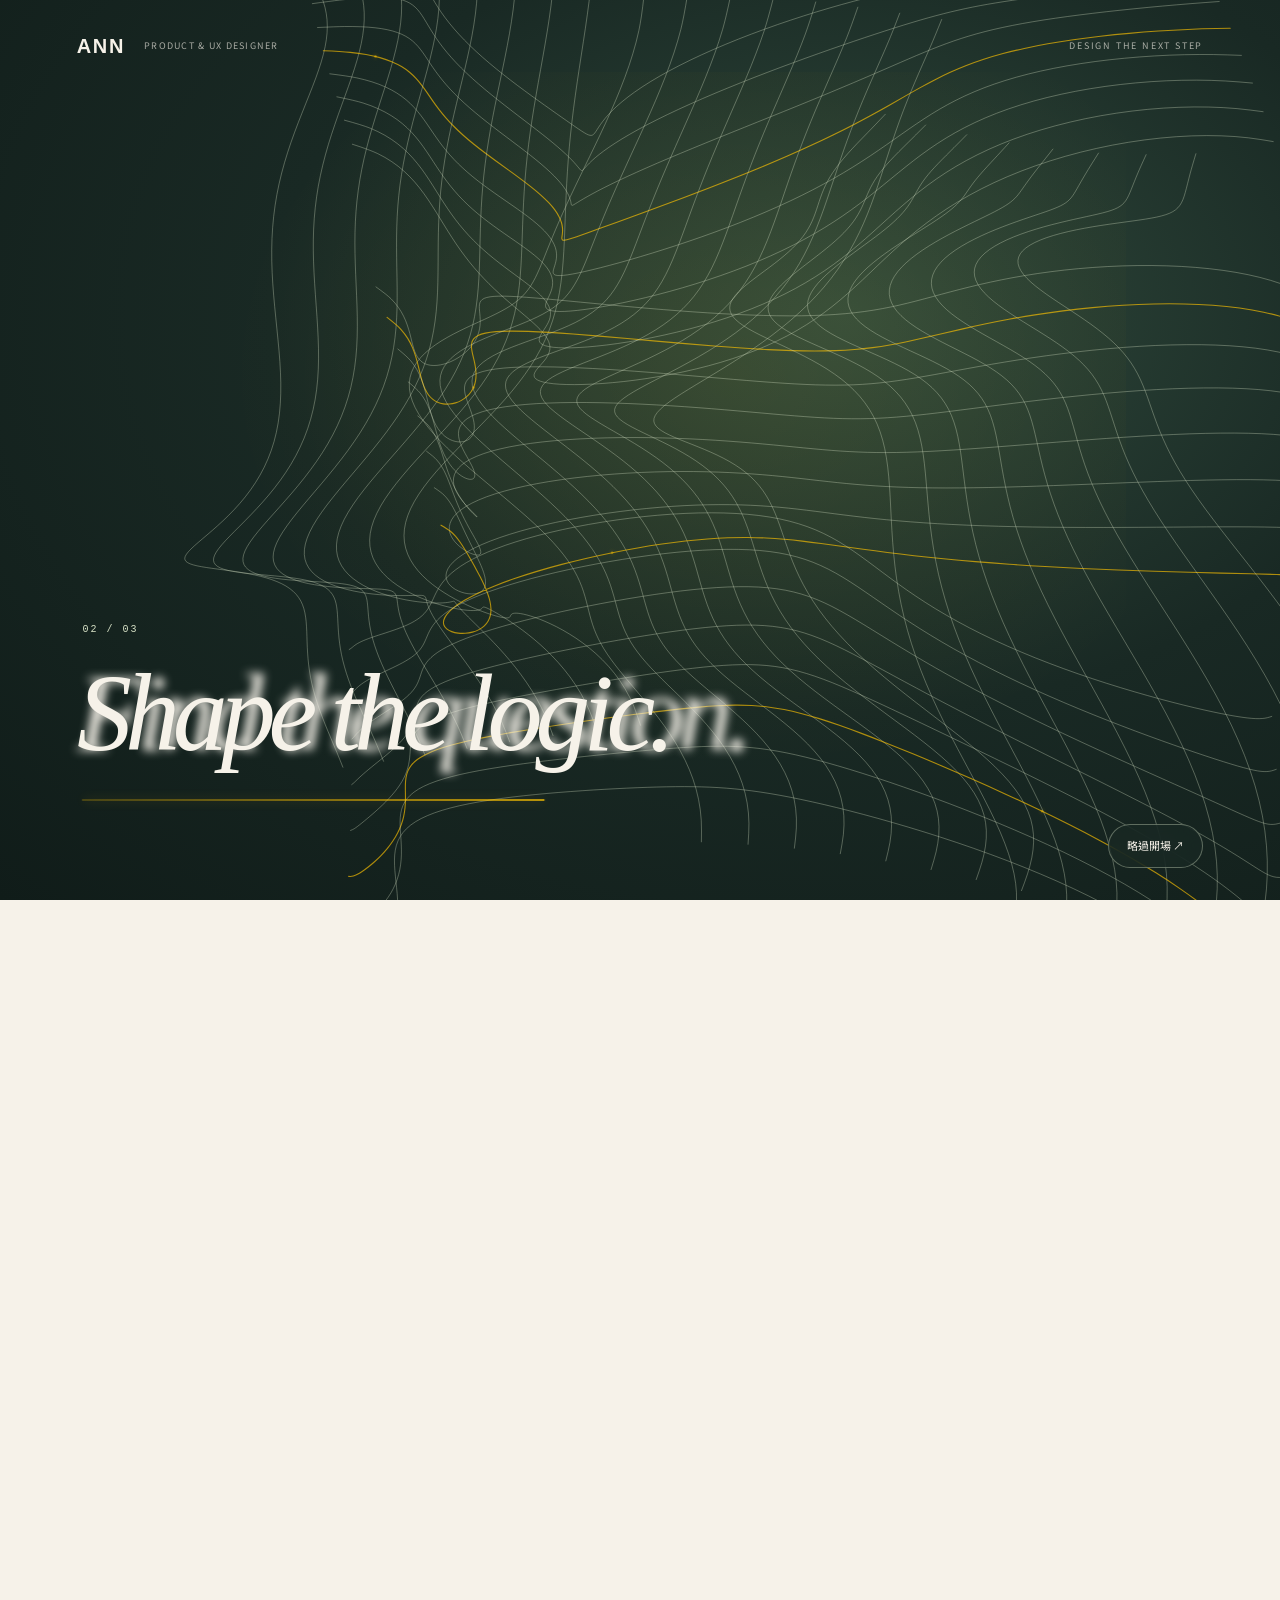
==== commit f4d549a1: "Add files via upload" ====
--- a/index.html
+++ b/index.html
@@ -37,7 +37,7 @@
 
 <li><time>2016</time><div class="participation-copy"><h4>校內設計週形象設計</h4> <p>／ 主視覺及空間規劃</p></div></li>
 </ol></div>
-</div><section class="profile-capabilities" aria-labelledby="skills-title"><h3 id="skills-title">技能與軟體<span>SKILLS &amp; SOFTWARE</span></h3><div class="capability-grid"><div class="capability-group"><div class="capability-heading"><span>01</span><h4>UI/UX</h4></div><div class="capability-body"><ul class="capability-skills"><li>使用者流程設計</li><li>需求分析與問題拆解</li><li>Wireframing</li><li>Prototyping</li><li>Design System</li><li>Visual Composition</li><li class="skill-wide">互動邏輯與操作體驗規劃</li></ul><div class="capability-software" aria-label="使用軟體"><ul class="software-icon-grid"><li data-software="Figma"><span class="software-symbol" aria-hidden="true"><svg xmlns="http://www.w3.org/2000/svg" viewBox="0 0 24 24" class="software-brand-icon" width="24" height="24" aria-hidden="true" focusable="false" data-brand-palette="muted-v18"><title>Figma</title><defs><clipPath id="about-figma-brand-clip" clipPathUnits="userSpaceOnUse"><path d="M15.852 8.981h-4.588V0h4.588c2.476 0 4.49 2.014 4.49 4.49s-2.014 4.491-4.49 4.491zM12.735 7.51h3.117c1.665 0 3.019-1.355 3.019-3.019s-1.355-3.019-3.019-3.019h-3.117V7.51zm0 1.471H8.148c-2.476 0-4.49-2.014-4.49-4.49S5.672 0 8.148 0h4.588v8.981zm-4.587-7.51c-1.665 0-3.019 1.355-3.019 3.019s1.354 3.02 3.019 3.02h3.117V1.471H8.148zm4.587 15.019H8.148c-2.476 0-4.49-2.014-4.49-4.49s2.014-4.49 4.49-4.49h4.588v8.98zM8.148 8.981c-1.665 0-3.019 1.355-3.019 3.019s1.355 3.019 3.019 3.019h3.117V8.981H8.148zM8.172 24c-2.489 0-4.515-2.014-4.515-4.49s2.014-4.49 4.49-4.49h4.588v4.441c0 2.503-2.047 4.539-4.563 4.539zm-.024-7.51a3.023 3.023 0 0 0-3.019 3.019c0 1.665 1.365 3.019 3.044 3.019 1.705 0 3.093-1.376 3.093-3.068v-2.97H8.148zm7.704 0h-.098c-2.476 0-4.49-2.014-4.49-4.49s2.014-4.49 4.49-4.49h.098c2.476 0 4.49 2.014 4.49 4.49s-2.014 4.49-4.49 4.49zm-.097-7.509c-1.665 0-3.019 1.355-3.019 3.019s1.355 3.019 3.019 3.019h.098c1.665 0 3.019-1.355 3.019-3.019s-1.355-3.019-3.019-3.019h-.098z" /></clipPath></defs><g clip-path="url(#about-figma-brand-clip)"><rect x="0" y="0" width="12" height="8.25" fill="#b9665b" /><rect x="12" y="0" width="12" height="8.25" fill="#c88967" /><rect x="0" y="8.25" width="12" height="7.5" fill="#8e73a9" /><rect x="12" y="8.25" width="12" height="8.25" fill="#578ea7" /><rect x="0" y="15.75" width="12" height="8.25" fill="#5f9479" /></g></svg></span><span class="software-name">Figma</span></li><li data-software="Photoshop"><span class="software-symbol" aria-hidden="true">Ps</span><span class="software-name">Photoshop</span></li><li data-software="Illustrator"><span class="software-symbol" aria-hidden="true">Ai</span><span class="software-name">Illustrator</span></li></ul></div></div></div><div class="capability-group"><div class="capability-heading"><span>02</span><h4>UE Artist</h4></div><div class="capability-body"><ul class="capability-skills"><li>3D 場景建置與整合</li><li>即時渲染與燈光設計</li><li>材質與視覺效果</li><li>動畫製作與鏡頭編排</li><li>互動展示與功能實作</li><li class="skill-wide">虛擬空間與展示流程規劃</li></ul><div class="capability-software" aria-label="使用軟體"><ul class="software-icon-grid"><li data-software="Unreal Engine 5"><span class="software-symbol" aria-hidden="true"><svg xmlns="http://www.w3.org/2000/svg" viewBox="0 0 24 24" fill="currentColor" class="software-brand-icon" width="24" height="24" aria-hidden="true" focusable="false" data-brand-palette="muted-v18"><title>Unreal Engine</title><path d="M12 0a12 12 0 1012 12A12 12 0 0012 0zm0 23.52A11.52 11.52 0 1123.52 12 11.52 11.52 0 0112 23.52zm7.13-9.791c-.206.997-1.126 3.557-4.06 4.942l-1.179-1.325-1.988 2a7.338 7.338 0 01-5.804-2.978 2.859 2.859 0 00.65.123c.326.006.678-.114.678-.66v-5.394a.89.89 0 00-1.116-.89c-.92.212-1.656 2.509-1.656 2.509a7.304 7.304 0 012.528-5.597 7.408 7.408 0 013.73-1.721c-1.006.573-1.57 1.507-1.57 2.29 0 1.262.76 1.109.984.923v7.28a1.157 1.157 0 00.148.256 1.075 1.075 0 00.88.445c.76 0 1.747-.868 1.747-.868V9.172c0-.6-.452-1.324-.905-1.572 0 0 .838-.149 1.484.346a5.537 5.537 0 01.387-.425c1.508-1.48 2.929-1.902 4.112-2.112 0 0-2.151 1.69-2.151 3.96 0 1.687.043 5.801.043 5.801.799.771 1.986-.342 3.059-1.441Z" /></svg></span><span class="software-name">Unreal Engine 5</span></li><li data-software="3ds Max"><span class="software-symbol" aria-hidden="true"><svg xmlns="http://www.w3.org/2000/svg" viewBox="0 0 128 128" class="software-brand-icon" width="24" height="24" aria-hidden="true" focusable="false" data-brand-palette="muted-v18"><path fill="#397a83" d="M23.188.019 114.438 20h9.874v108h-103.5a6.5 6.5 0 0 1-6.5-6.5V94.287L22.996.3Z" /><path fill="#6da1a6" d="M23.188 0h85.75a6.5 6.5 0 0 1 6.5 6.5V90h-92.25z" /><path fill="#a8c6c8" d="M23.188 90V0l-19.5 11.75v90z" /><path fill="#fff" d="M68.53 19c-11.828 0-18.455 6.84-18.81 14.464h11.684c.285-3.135 2.21-5.771 6.413-5.771 3.634 0 5.842 1.639 5.842 4.916v1.71c0 4.133-3.633 5.273-7.196 5.273h-3.848v8.336h3.848c3.563 0 8.978.927 8.978 6.342v1.496c0 4.488-2.85 6.555-7.197 6.555-4.987 0-7.054-2.85-7.41-5.843H49.15c.784 7.34 5.772 14.678 19.737 14.678 10.901 0 18.952-5.914 18.952-13.965v-3.349c0-6.484-5.913-9.833-10.83-10.688 4.917-1.14 8.907-4.773 8.907-8.977v-2.708C85.915 24.13 78.647 19 68.53 19zM41.3 98.865v18.9h4.05v-12.69l3.347 12.69h4.455v-.026l3.16-12.177v12.204h4.481v-18.9h-5.778l.027.053-3.996 15.12-3.807-15.174zm27.318 0-5.4 18.9h4.698l1.053-4.13h5.67l1.16 4.13h4.807l-5.697-18.9Zm13.94 0 5.345 8.91-5.967 9.99h5.184l3.7-7.127 3.644 7.128h5.32l-5.968-10.395 5.373-8.505h-4.995l-3.267 6.02H90.9l-3.186-6.02zm-10.808 3.106 1.97 8.154h-3.887Z" /></svg></span><span class="software-name">3ds Max</span></li><li data-software="Blender"><span class="software-symbol" aria-hidden="true"><svg xmlns="http://www.w3.org/2000/svg" viewBox="0 0 24 24" fill="currentColor" class="software-brand-icon" width="24" height="24" aria-hidden="true" focusable="false" data-brand-palette="muted-v18"><title>Blender</title><path d="M12.51 13.214c.046-.8.438-1.506 1.03-2.006a3.424 3.424 0 0 1 2.212-.79c.85 0 1.631.3 2.211.79.592.5.983 1.206 1.028 2.005.045.823-.285 1.586-.865 2.153a3.389 3.389 0 0 1-2.374.938 3.393 3.393 0 0 1-2.376-.938c-.58-.567-.91-1.33-.865-2.152M7.35 14.831c.006.314.106.922.256 1.398a7.372 7.372 0 0 0 1.593 2.757 8.227 8.227 0 0 0 2.787 2.001 8.947 8.947 0 0 0 3.66.76 8.964 8.964 0 0 0 3.657-.772 8.285 8.285 0 0 0 2.785-2.01 7.428 7.428 0 0 0 1.592-2.762 6.964 6.964 0 0 0 .25-3.074 7.123 7.123 0 0 0-1.016-2.779 7.764 7.764 0 0 0-1.852-2.043h.002L13.566 2.55l-.02-.015c-.492-.378-1.319-.376-1.86.002-.547.382-.609 1.015-.123 1.415l-.001.001 3.126 2.543-9.53.01h-.013c-.788.001-1.545.518-1.695 1.172-.154.665.38 1.217 1.2 1.22V8.9l4.83-.01-8.62 6.617-.034.025c-.813.622-1.075 1.658-.563 2.313.52.667 1.625.668 2.447.004L7.414 14s-.069.52-.063.831zm12.09 1.741c-.97.988-2.326 1.548-3.795 1.55-1.47.004-2.827-.552-3.797-1.538a4.51 4.51 0 0 1-1.036-1.622 4.282 4.282 0 0 1 .282-3.519 4.702 4.702 0 0 1 1.153-1.371c.942-.768 2.141-1.183 3.396-1.185 1.256-.002 2.455.41 3.398 1.175.48.391.87.854 1.152 1.367a4.28 4.28 0 0 1 .522 1.706 4.236 4.236 0 0 1-.239 1.811 4.54 4.54 0 0 1-1.035 1.626" /></svg></span><span class="software-name">Blender</span></li><li data-software="Git"><span class="software-symbol" aria-hidden="true"><svg xmlns="http://www.w3.org/2000/svg" viewBox="0 0 24 24" fill="currentColor" class="software-brand-icon" width="24" height="24" aria-hidden="true" focusable="false" data-brand-palette="muted-v18"><title>Git</title><path d="M13.09 23.549a1.54 1.54 0 0 1-2.18 0L.451 13.089a1.54 1.54 0 0 1 0-2.179l7.191-7.19 2.733 2.733a1.85 1.85 0 0 0 .964 2.326v6.66a1.849 1.849 0 1 0 1.54 0V8.957l2.508 2.508a1.85 1.85 0 1 0 1.09-1.09l-2.634-2.634a1.85 1.85 0 0 0-2.378-2.377L8.73 2.63 10.91.451a1.54 1.54 0 0 1 2.179 0l10.459 10.46a1.54 1.54 0 0 1 0 2.179z" /></svg></span><span class="software-name">Git</span></li><li data-software="AI"><span class="software-symbol" aria-hidden="true"><svg xmlns="http://www.w3.org/2000/svg" viewBox="0 0 24 24" fill="currentColor" class="software-brand-icon" width="24" height="24" aria-hidden="true" focusable="false" data-brand-palette="muted-v18"><path d="M10 2 7.8 8.1 2 10.4l5.8 2.2L10 19l2.2-6.4 5.8-2.2-5.8-2.3L10 2Z" /><path d="m19 12-1.3 3.3L14 17l3.7 1.4L19 22l1.3-3.6L24 17l-3.7-1.7L19 12Z" /></svg></span><span class="software-name">AI</span></li></ul></div></div></div><div class="capability-group"><div class="capability-heading"><span>03</span><h4>Design</h4></div><div class="capability-body"><ul class="capability-skills"><li>網頁視覺設計</li><li>品牌視覺設計</li><li>活動主視覺設計</li><li>插畫與角色設計</li><li>排版與字體設計</li><li>色彩與視覺構成</li><li>印刷與輸出設計</li></ul><div class="capability-software" aria-label="使用軟體"><ul class="software-icon-grid"><li data-software="Photoshop"><span class="software-symbol" aria-hidden="true">Ps</span><span class="software-name">Photoshop</span></li><li data-software="Illustrator"><span class="software-symbol" aria-hidden="true">Ai</span><span class="software-name">Illustrator</span></li><li data-software="Premiere"><span class="software-symbol" aria-hidden="true">Pr</span><span class="software-name">Premiere</span></li><li data-software="InDesign"><span class="software-symbol" aria-hidden="true">Id</span><span class="software-name">InDesign</span></li></ul></div></div></div></div></section></section>  <section class="work collection section-wrap collection-1" id="work" aria-labelledby="work-title"><header class="folio-collection-heading collection-heading"><span class="collection-heading-kicker">INTERFACES &amp; PRODUCTS</span><h2 id="work-title">以介面設計，<em>呈現抽象想法。</em></h2></header><div class="project-grid collection-grid"><article class="project-card practice-card" id="case-hanazono" data-category="practice"><button class="project-open" type="button" data-project="hanazono" data-case-label="01 / Hanazono" aria-label="閱讀案例 01：Hanazono 官網導覽設計"><div class="card-visual project-cover-stage"><img class="project-preview-image" src="assets/images-hanazono-flow-villa.webp?v=12.1" alt="Hanazono 別墅互動展示完整介面" width="2560" height="1440" loading="lazy" decoding="async"></div><div class="card-copy"><h3>Hanazono 建築互動導覽</h3></div><span class="card-arrow"><span>閱讀案例</span> ↗</span></button></article> <article class="project-card independent-card" id="case-luma" data-category="independent"> <button class="project-open" type="button" data-project="luma" data-case-label="02 / Luma" aria-label="閱讀案例 02：Luma · Ai英文學習網站">  <div class="card-visual project-cover-stage"><img class="project-preview-image" src="assets/images-luma-luma-screen-01.avif" alt="Luma 首頁：練習任務、口說回饋與學習入口" width="1099" height="887" loading="lazy" decoding="async"></div><div class="card-copy"><h3>Luma · Ai語言學習網站</h3></div> <span class="card-arrow"><span>閱讀案例</span> ↗</span> </button> </article>
+</div><section class="profile-capabilities" aria-labelledby="skills-title"><h3 id="skills-title">技能與軟體<span>SKILLS &amp; SOFTWARE</span></h3><div class="capability-grid"><div class="capability-group"><div class="capability-heading"><span>01</span><h4>UI/UX</h4></div><div class="capability-body"><ul class="capability-skills"><li>使用者流程設計</li><li>需求分析與問題拆解</li><li>Wireframing</li><li>Prototyping</li><li>Design System</li><li>Visual Composition</li><li class="skill-wide">互動邏輯與操作體驗規劃</li></ul><div class="capability-software" aria-label="使用軟體"><ul class="software-icon-grid"><li data-software="Figma"><span class="software-symbol" aria-hidden="true"><svg xmlns="http://www.w3.org/2000/svg" viewBox="0 0 24 24" class="software-brand-icon" width="24" height="24" aria-hidden="true" focusable="false" data-brand-palette="muted-v18"><title>Figma</title><defs><clipPath id="about-figma-brand-clip" clipPathUnits="userSpaceOnUse"><path d="M15.852 8.981h-4.588V0h4.588c2.476 0 4.49 2.014 4.49 4.49s-2.014 4.491-4.49 4.491zM12.735 7.51h3.117c1.665 0 3.019-1.355 3.019-3.019s-1.355-3.019-3.019-3.019h-3.117V7.51zm0 1.471H8.148c-2.476 0-4.49-2.014-4.49-4.49S5.672 0 8.148 0h4.588v8.981zm-4.587-7.51c-1.665 0-3.019 1.355-3.019 3.019s1.354 3.02 3.019 3.02h3.117V1.471H8.148zm4.587 15.019H8.148c-2.476 0-4.49-2.014-4.49-4.49s2.014-4.49 4.49-4.49h4.588v8.98zM8.148 8.981c-1.665 0-3.019 1.355-3.019 3.019s1.355 3.019 3.019 3.019h3.117V8.981H8.148zM8.172 24c-2.489 0-4.515-2.014-4.515-4.49s2.014-4.49 4.49-4.49h4.588v4.441c0 2.503-2.047 4.539-4.563 4.539zm-.024-7.51a3.023 3.023 0 0 0-3.019 3.019c0 1.665 1.365 3.019 3.044 3.019 1.705 0 3.093-1.376 3.093-3.068v-2.97H8.148zm7.704 0h-.098c-2.476 0-4.49-2.014-4.49-4.49s2.014-4.49 4.49-4.49h.098c2.476 0 4.49 2.014 4.49 4.49s-2.014 4.49-4.49 4.49zm-.097-7.509c-1.665 0-3.019 1.355-3.019 3.019s1.355 3.019 3.019 3.019h.098c1.665 0 3.019-1.355 3.019-3.019s-1.355-3.019-3.019-3.019h-.098z" /></clipPath></defs><g clip-path="url(#about-figma-brand-clip)"><rect x="0" y="0" width="12" height="8.25" fill="#b9665b" /><rect x="12" y="0" width="12" height="8.25" fill="#c88967" /><rect x="0" y="8.25" width="12" height="7.5" fill="#8e73a9" /><rect x="12" y="8.25" width="12" height="8.25" fill="#578ea7" /><rect x="0" y="15.75" width="12" height="8.25" fill="#5f9479" /></g></svg></span><span class="software-name">Figma</span></li><li data-software="Photoshop"><span class="software-symbol" aria-hidden="true">Ps</span><span class="software-name">Photoshop</span></li><li data-software="Illustrator"><span class="software-symbol" aria-hidden="true">Ai</span><span class="software-name">Illustrator</span></li></ul></div></div></div><div class="capability-group"><div class="capability-heading"><span>02</span><h4>UE Artist</h4></div><div class="capability-body"><ul class="capability-skills"><li>3D 場景建置與整合</li><li>即時渲染與燈光設計</li><li>材質與視覺效果</li><li>動畫製作與鏡頭編排</li><li>互動展示與功能實作</li><li class="skill-wide">虛擬空間與展示流程規劃</li></ul><div class="capability-software" aria-label="使用軟體"><ul class="software-icon-grid"><li data-software="Unreal Engine 5"><span class="software-symbol" aria-hidden="true"><svg xmlns="http://www.w3.org/2000/svg" viewBox="0 0 24 24" fill="currentColor" class="software-brand-icon" width="24" height="24" aria-hidden="true" focusable="false" data-brand-palette="muted-v18"><title>Unreal Engine</title><path d="M12 0a12 12 0 1012 12A12 12 0 0012 0zm0 23.52A11.52 11.52 0 1123.52 12 11.52 11.52 0 0112 23.52zm7.13-9.791c-.206.997-1.126 3.557-4.06 4.942l-1.179-1.325-1.988 2a7.338 7.338 0 01-5.804-2.978 2.859 2.859 0 00.65.123c.326.006.678-.114.678-.66v-5.394a.89.89 0 00-1.116-.89c-.92.212-1.656 2.509-1.656 2.509a7.304 7.304 0 012.528-5.597 7.408 7.408 0 013.73-1.721c-1.006.573-1.57 1.507-1.57 2.29 0 1.262.76 1.109.984.923v7.28a1.157 1.157 0 00.148.256 1.075 1.075 0 00.88.445c.76 0 1.747-.868 1.747-.868V9.172c0-.6-.452-1.324-.905-1.572 0 0 .838-.149 1.484.346a5.537 5.537 0 01.387-.425c1.508-1.48 2.929-1.902 4.112-2.112 0 0-2.151 1.69-2.151 3.96 0 1.687.043 5.801.043 5.801.799.771 1.986-.342 3.059-1.441Z" /></svg></span><span class="software-name">Unreal Engine 5</span></li><li data-software="3ds Max"><span class="software-symbol" aria-hidden="true"><svg xmlns="http://www.w3.org/2000/svg" viewBox="0 0 128 128" class="software-brand-icon" width="24" height="24" aria-hidden="true" focusable="false" data-brand-palette="muted-v18"><path fill="#397a83" d="M23.188.019 114.438 20h9.874v108h-103.5a6.5 6.5 0 0 1-6.5-6.5V94.287L22.996.3Z" /><path fill="#6da1a6" d="M23.188 0h85.75a6.5 6.5 0 0 1 6.5 6.5V90h-92.25z" /><path fill="#a8c6c8" d="M23.188 90V0l-19.5 11.75v90z" /><path fill="#fff" d="M68.53 19c-11.828 0-18.455 6.84-18.81 14.464h11.684c.285-3.135 2.21-5.771 6.413-5.771 3.634 0 5.842 1.639 5.842 4.916v1.71c0 4.133-3.633 5.273-7.196 5.273h-3.848v8.336h3.848c3.563 0 8.978.927 8.978 6.342v1.496c0 4.488-2.85 6.555-7.197 6.555-4.987 0-7.054-2.85-7.41-5.843H49.15c.784 7.34 5.772 14.678 19.737 14.678 10.901 0 18.952-5.914 18.952-13.965v-3.349c0-6.484-5.913-9.833-10.83-10.688 4.917-1.14 8.907-4.773 8.907-8.977v-2.708C85.915 24.13 78.647 19 68.53 19zM41.3 98.865v18.9h4.05v-12.69l3.347 12.69h4.455v-.026l3.16-12.177v12.204h4.481v-18.9h-5.778l.027.053-3.996 15.12-3.807-15.174zm27.318 0-5.4 18.9h4.698l1.053-4.13h5.67l1.16 4.13h4.807l-5.697-18.9Zm13.94 0 5.345 8.91-5.967 9.99h5.184l3.7-7.127 3.644 7.128h5.32l-5.968-10.395 5.373-8.505h-4.995l-3.267 6.02H90.9l-3.186-6.02zm-10.808 3.106 1.97 8.154h-3.887Z" /></svg></span><span class="software-name">3ds Max</span></li><li data-software="Blender"><span class="software-symbol" aria-hidden="true"><svg xmlns="http://www.w3.org/2000/svg" viewBox="0 0 24 24" fill="currentColor" class="software-brand-icon" width="24" height="24" aria-hidden="true" focusable="false" data-brand-palette="muted-v18"><title>Blender</title><path d="M12.51 13.214c.046-.8.438-1.506 1.03-2.006a3.424 3.424 0 0 1 2.212-.79c.85 0 1.631.3 2.211.79.592.5.983 1.206 1.028 2.005.045.823-.285 1.586-.865 2.153a3.389 3.389 0 0 1-2.374.938 3.393 3.393 0 0 1-2.376-.938c-.58-.567-.91-1.33-.865-2.152M7.35 14.831c.006.314.106.922.256 1.398a7.372 7.372 0 0 0 1.593 2.757 8.227 8.227 0 0 0 2.787 2.001 8.947 8.947 0 0 0 3.66.76 8.964 8.964 0 0 0 3.657-.772 8.285 8.285 0 0 0 2.785-2.01 7.428 7.428 0 0 0 1.592-2.762 6.964 6.964 0 0 0 .25-3.074 7.123 7.123 0 0 0-1.016-2.779 7.764 7.764 0 0 0-1.852-2.043h.002L13.566 2.55l-.02-.015c-.492-.378-1.319-.376-1.86.002-.547.382-.609 1.015-.123 1.415l-.001.001 3.126 2.543-9.53.01h-.013c-.788.001-1.545.518-1.695 1.172-.154.665.38 1.217 1.2 1.22V8.9l4.83-.01-8.62 6.617-.034.025c-.813.622-1.075 1.658-.563 2.313.52.667 1.625.668 2.447.004L7.414 14s-.069.52-.063.831zm12.09 1.741c-.97.988-2.326 1.548-3.795 1.55-1.47.004-2.827-.552-3.797-1.538a4.51 4.51 0 0 1-1.036-1.622 4.282 4.282 0 0 1 .282-3.519 4.702 4.702 0 0 1 1.153-1.371c.942-.768 2.141-1.183 3.396-1.185 1.256-.002 2.455.41 3.398 1.175.48.391.87.854 1.152 1.367a4.28 4.28 0 0 1 .522 1.706 4.236 4.236 0 0 1-.239 1.811 4.54 4.54 0 0 1-1.035 1.626" /></svg></span><span class="software-name">Blender</span></li><li data-software="Git"><span class="software-symbol" aria-hidden="true"><svg xmlns="http://www.w3.org/2000/svg" viewBox="0 0 24 24" fill="currentColor" class="software-brand-icon" width="24" height="24" aria-hidden="true" focusable="false" data-brand-palette="muted-v18"><title>Git</title><path d="M13.09 23.549a1.54 1.54 0 0 1-2.18 0L.451 13.089a1.54 1.54 0 0 1 0-2.179l7.191-7.19 2.733 2.733a1.85 1.85 0 0 0 .964 2.326v6.66a1.849 1.849 0 1 0 1.54 0V8.957l2.508 2.508a1.85 1.85 0 1 0 1.09-1.09l-2.634-2.634a1.85 1.85 0 0 0-2.378-2.377L8.73 2.63 10.91.451a1.54 1.54 0 0 1 2.179 0l10.459 10.46a1.54 1.54 0 0 1 0 2.179z" /></svg></span><span class="software-name">Git</span></li><li data-software="AI"><span class="software-symbol" aria-hidden="true"><svg xmlns="http://www.w3.org/2000/svg" viewBox="0 0 24 24" fill="currentColor" class="software-brand-icon" width="24" height="24" aria-hidden="true" focusable="false" data-brand-palette="muted-v18"><path d="M10 2 7.8 8.1 2 10.4l5.8 2.2L10 19l2.2-6.4 5.8-2.2-5.8-2.3L10 2Z" /><path d="m19 12-1.3 3.3L14 17l3.7 1.4L19 22l1.3-3.6L24 17l-3.7-1.7L19 12Z" /></svg></span><span class="software-name">AI</span></li></ul></div></div></div><div class="capability-group"><div class="capability-heading"><span>03</span><h4>Design</h4></div><div class="capability-body"><ul class="capability-skills"><li>網頁視覺設計</li><li>品牌視覺設計</li><li>活動主視覺設計</li><li>插畫與角色設計</li><li>排版與字體設計</li><li>色彩與視覺構成</li><li>印刷與輸出設計</li></ul><div class="capability-software" aria-label="使用軟體"><ul class="software-icon-grid"><li data-software="Photoshop"><span class="software-symbol" aria-hidden="true">Ps</span><span class="software-name">Photoshop</span></li><li data-software="Illustrator"><span class="software-symbol" aria-hidden="true">Ai</span><span class="software-name">Illustrator</span></li><li data-software="Premiere"><span class="software-symbol" aria-hidden="true">Pr</span><span class="software-name">Premiere</span></li><li data-software="InDesign"><span class="software-symbol" aria-hidden="true">Id</span><span class="software-name">InDesign</span></li></ul></div></div></div></div></section></section>  <section class="work collection section-wrap collection-1" id="work" aria-labelledby="work-title"><header class="folio-collection-heading collection-heading"><span class="collection-heading-kicker">INTERFACES &amp; PRODUCTS</span><h2 id="work-title">以介面設計，<em>呈現抽象想法。</em></h2></header><div class="project-grid collection-grid"><article class="project-card practice-card" id="case-hanazono" data-category="practice"><button class="project-open" type="button" data-project="hanazono" data-case-label="01 / Hanazono" aria-label="閱讀案例 01：Hanazono 官網導覽設計"><div class="card-visual project-cover-stage"><img class="project-preview-image" src="assets/images-hanazono-flow-villa.webp?v=12.1" alt="Hanazono 別墅互動展示完整介面" width="2560" height="1440" loading="lazy" decoding="async"></div><div class="card-copy"><h3>Hanazono 建築互動導覽</h3></div><span class="card-arrow"><span>閱讀案例</span> ↗</span></button></article> <article class="project-card independent-card" id="case-luma" data-category="independent"> <button class="project-open" type="button" data-project="luma" data-case-label="02 / Luma" aria-label="閱讀案例 02：Luma · Ai英文學習網站">  <div class="card-visual project-cover-stage"><img class="project-preview-image" src="assets/images-luma-luma-screen-01.avif" alt="Luma 首頁：練習任務、口說回饋與學習入口" width="1099" height="887" loading="lazy" decoding="async"></div><div class="card-copy"><h3>Luma · Ai英語學習網站</h3></div> <span class="card-arrow"><span>閱讀案例</span> ↗</span> </button> </article>
 <article class="project-card independent-card" id="case-you" data-category="independent"> <button class="project-open" type="button" data-project="you" data-case-label="03 / You" aria-label="閱讀案例 03：You 可驗證的職涯決策系統">  <div class="card-visual project-cover-stage"><img class="project-preview-image" src="assets/images-you-you-preview.avif" alt="You 完整原型首頁：探索流程、生活紀錄與職涯假設" width="1577" height="758" loading="lazy" decoding="async"></div><div class="card-copy"><h3>You · 職涯決策系統</h3></div> <span class="card-arrow"><span>閱讀案例</span> ↗</span> </button> </article>   </div></section><section class="work collection section-wrap collection-2" id="research-work" aria-labelledby="research-work-title"><header class="folio-collection-heading collection-heading"><span class="collection-heading-kicker">SYSTEMS &amp; RESEARCH</span><h2 id="research-work-title">以系統設計，<em>梳理複雜資訊。</em></h2></header><div class="project-grid collection-grid"><article class="project-card practice-card" id="case-risk" data-category="practice"> <button class="project-open" type="button" data-project="risk" data-case-label="01 / Project &amp; Risk Management" aria-label="閱讀案例 01：專案進度與風險管理">  <div class="card-visual project-cover-stage"><img class="project-preview-image" src="assets/images-risk-risk-web-dashboard.avif" alt="專案進度與風險管理：專案資訊及條件預警完整畫面" width="2126" height="1076" loading="lazy" decoding="async"></div><div class="card-copy"><h3>專案進度與風險管理</h3></div> <span class="card-arrow"><span>閱讀案例</span> ↗</span> </button> </article>
 <article class="project-card research-card" id="case-research" data-category="research"> <button class="project-open" type="button" data-project="research" data-case-label="02 / Master Thesis / Design Research" id="research" aria-label="閱讀案例 02：藥盒小幫手！七日收納，一日帶走">  <div class="card-visual project-cover-stage"><img class="project-preview-image" src="assets/images-research-helper-preview.png" srcset="assets/images-research-helper-preview-480.png 480w, assets/images-research-helper-preview-960.png 960w, assets/images-research-helper-preview.png 1688w" sizes="auto, (max-width: 1000px) 88vw, 30vw" alt="隨身藥盒小幫手最終成果：粉色版面呈現七日收納藥盒與一日藥盒水瓶" width="1688" height="963" loading="lazy" decoding="async"></div><div class="card-copy"><h3>應用TRIZ方法於高齡族群藥盒設計</h3></div> <span class="card-arrow" aria-hidden="true"><span>閱讀案例</span> ↗</span> </button> </article> <article class="project-card practice-card" id="case-learning" data-category="practice"> <button class="project-open" type="button" data-project="learning" data-case-label="03 / Learning Path &amp; Knowledge Architecture" aria-label="閱讀案例 03：學習路徑與團隊知識架構"> <div class="card-visual project-cover-stage"><img class="project-preview-image" src="assets/images-knowledge-EXP.avif" alt="樣品屋案件：沿著知識架構找到每一步的工作流程" width="1672" height="941" loading="lazy" decoding="async"></div><div class="card-copy"><h3>學習路徑與團隊知識架構</h3></div> <span class="card-arrow"><span>閱讀案例</span> ↗</span> </button> </article>   </div></section><section class="visual-archive section-wrap visual-archive-v15" id="visual" aria-labelledby="visual-heading">
   <header class="folio-collection-heading visual-archive-heading"><span class="collection-heading-kicker">SELECTED ARCHIVE</span><h2 id="visual-heading">以視覺作品，<em>展現多元媒介。</em></h2></header><div class="archive-carousel" role="region" aria-roledescription="輪播" aria-label="精選作品" aria-describedby="archive-carousel-hint">
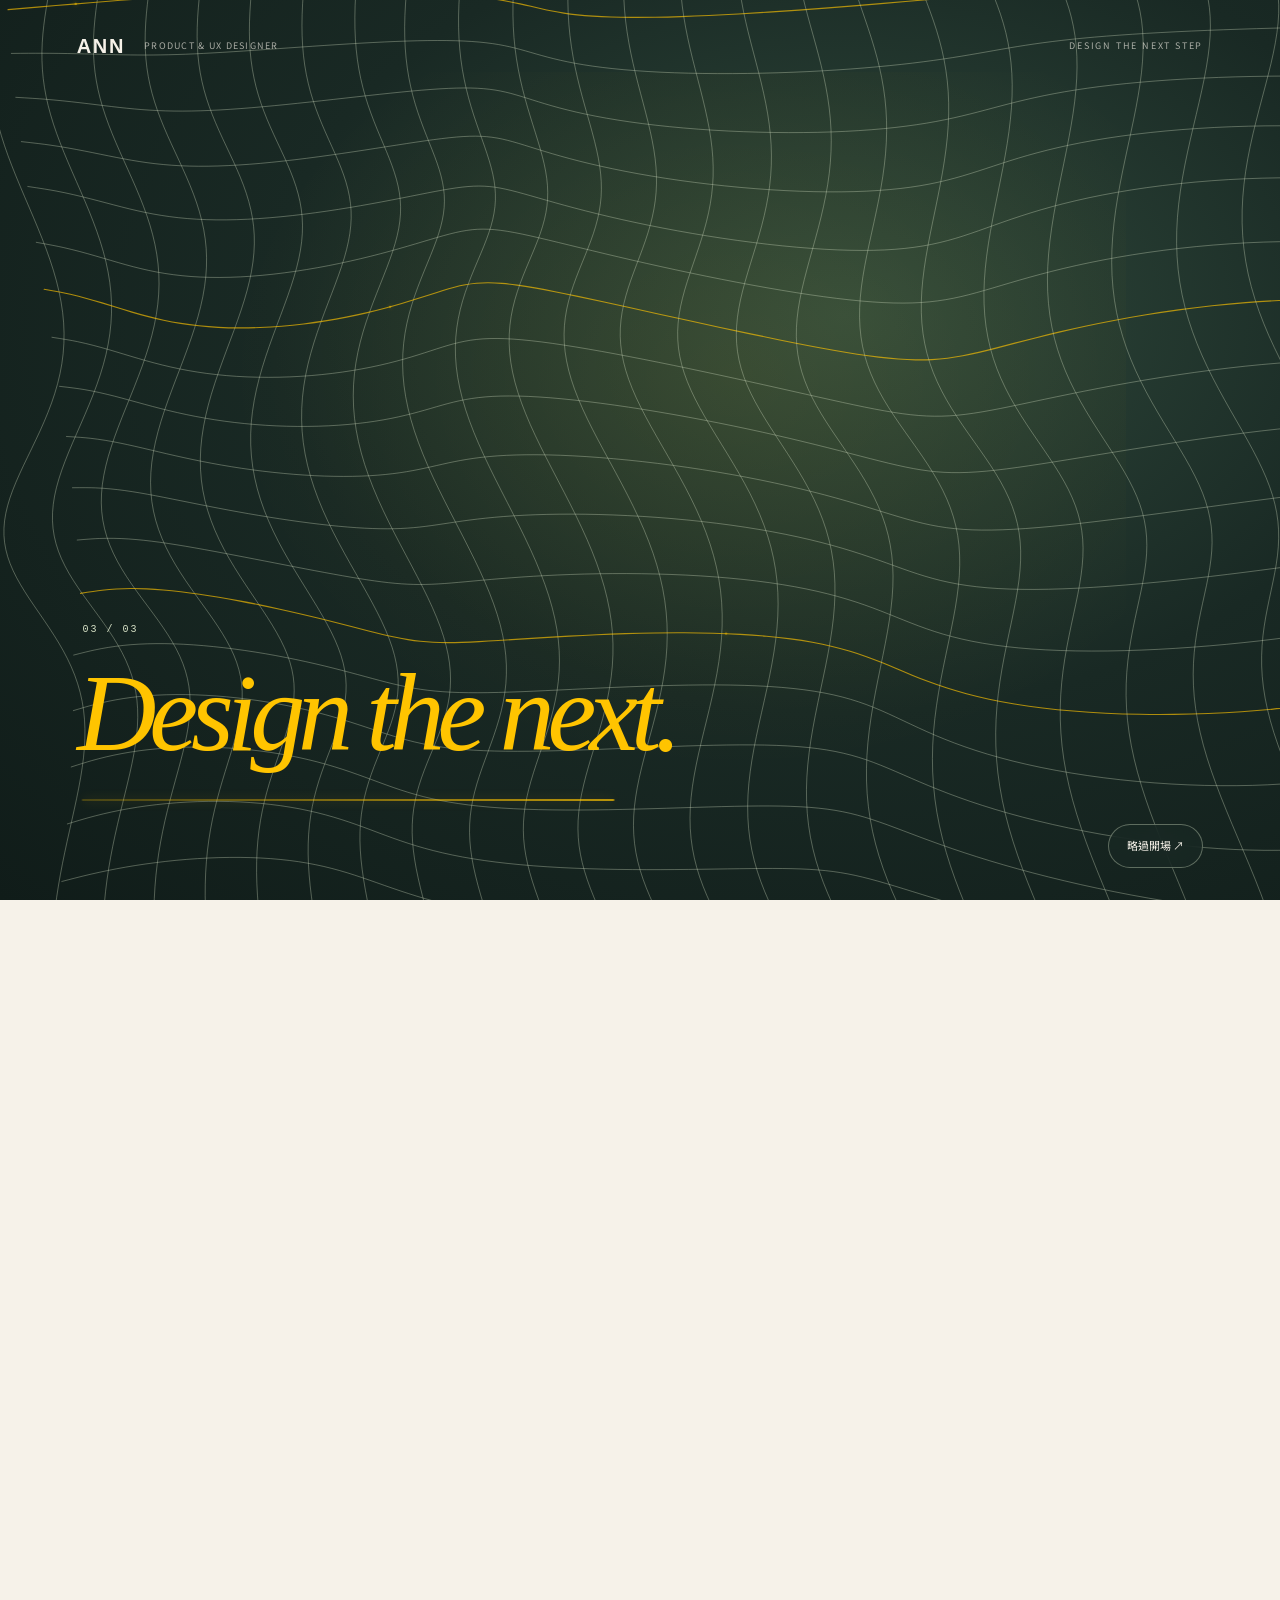
==== commit 3ebd8f9f: "Add files via upload" ====
--- a/index.html
+++ b/index.html
@@ -39,7 +39,7 @@
 </ol></div>
 </div><section class="profile-capabilities" aria-labelledby="skills-title"><h3 id="skills-title">技能與軟體<span>SKILLS &amp; SOFTWARE</span></h3><div class="capability-grid"><div class="capability-group"><div class="capability-heading"><span>01</span><h4>UI/UX</h4></div><div class="capability-body"><ul class="capability-skills"><li>使用者流程設計</li><li>需求分析與問題拆解</li><li>Wireframing</li><li>Prototyping</li><li>Design System</li><li>Visual Composition</li><li class="skill-wide">互動邏輯與操作體驗規劃</li></ul><div class="capability-software" aria-label="使用軟體"><ul class="software-icon-grid"><li data-software="Figma"><span class="software-symbol" aria-hidden="true"><svg xmlns="http://www.w3.org/2000/svg" viewBox="0 0 24 24" class="software-brand-icon" width="24" height="24" aria-hidden="true" focusable="false" data-brand-palette="muted-v18"><title>Figma</title><defs><clipPath id="about-figma-brand-clip" clipPathUnits="userSpaceOnUse"><path d="M15.852 8.981h-4.588V0h4.588c2.476 0 4.49 2.014 4.49 4.49s-2.014 4.491-4.49 4.491zM12.735 7.51h3.117c1.665 0 3.019-1.355 3.019-3.019s-1.355-3.019-3.019-3.019h-3.117V7.51zm0 1.471H8.148c-2.476 0-4.49-2.014-4.49-4.49S5.672 0 8.148 0h4.588v8.981zm-4.587-7.51c-1.665 0-3.019 1.355-3.019 3.019s1.354 3.02 3.019 3.02h3.117V1.471H8.148zm4.587 15.019H8.148c-2.476 0-4.49-2.014-4.49-4.49s2.014-4.49 4.49-4.49h4.588v8.98zM8.148 8.981c-1.665 0-3.019 1.355-3.019 3.019s1.355 3.019 3.019 3.019h3.117V8.981H8.148zM8.172 24c-2.489 0-4.515-2.014-4.515-4.49s2.014-4.49 4.49-4.49h4.588v4.441c0 2.503-2.047 4.539-4.563 4.539zm-.024-7.51a3.023 3.023 0 0 0-3.019 3.019c0 1.665 1.365 3.019 3.044 3.019 1.705 0 3.093-1.376 3.093-3.068v-2.97H8.148zm7.704 0h-.098c-2.476 0-4.49-2.014-4.49-4.49s2.014-4.49 4.49-4.49h.098c2.476 0 4.49 2.014 4.49 4.49s-2.014 4.49-4.49 4.49zm-.097-7.509c-1.665 0-3.019 1.355-3.019 3.019s1.355 3.019 3.019 3.019h.098c1.665 0 3.019-1.355 3.019-3.019s-1.355-3.019-3.019-3.019h-.098z" /></clipPath></defs><g clip-path="url(#about-figma-brand-clip)"><rect x="0" y="0" width="12" height="8.25" fill="#b9665b" /><rect x="12" y="0" width="12" height="8.25" fill="#c88967" /><rect x="0" y="8.25" width="12" height="7.5" fill="#8e73a9" /><rect x="12" y="8.25" width="12" height="8.25" fill="#578ea7" /><rect x="0" y="15.75" width="12" height="8.25" fill="#5f9479" /></g></svg></span><span class="software-name">Figma</span></li><li data-software="Photoshop"><span class="software-symbol" aria-hidden="true">Ps</span><span class="software-name">Photoshop</span></li><li data-software="Illustrator"><span class="software-symbol" aria-hidden="true">Ai</span><span class="software-name">Illustrator</span></li></ul></div></div></div><div class="capability-group"><div class="capability-heading"><span>02</span><h4>UE Artist</h4></div><div class="capability-body"><ul class="capability-skills"><li>3D 場景建置與整合</li><li>即時渲染與燈光設計</li><li>材質與視覺效果</li><li>動畫製作與鏡頭編排</li><li>互動展示與功能實作</li><li class="skill-wide">虛擬空間與展示流程規劃</li></ul><div class="capability-software" aria-label="使用軟體"><ul class="software-icon-grid"><li data-software="Unreal Engine 5"><span class="software-symbol" aria-hidden="true"><svg xmlns="http://www.w3.org/2000/svg" viewBox="0 0 24 24" fill="currentColor" class="software-brand-icon" width="24" height="24" aria-hidden="true" focusable="false" data-brand-palette="muted-v18"><title>Unreal Engine</title><path d="M12 0a12 12 0 1012 12A12 12 0 0012 0zm0 23.52A11.52 11.52 0 1123.52 12 11.52 11.52 0 0112 23.52zm7.13-9.791c-.206.997-1.126 3.557-4.06 4.942l-1.179-1.325-1.988 2a7.338 7.338 0 01-5.804-2.978 2.859 2.859 0 00.65.123c.326.006.678-.114.678-.66v-5.394a.89.89 0 00-1.116-.89c-.92.212-1.656 2.509-1.656 2.509a7.304 7.304 0 012.528-5.597 7.408 7.408 0 013.73-1.721c-1.006.573-1.57 1.507-1.57 2.29 0 1.262.76 1.109.984.923v7.28a1.157 1.157 0 00.148.256 1.075 1.075 0 00.88.445c.76 0 1.747-.868 1.747-.868V9.172c0-.6-.452-1.324-.905-1.572 0 0 .838-.149 1.484.346a5.537 5.537 0 01.387-.425c1.508-1.48 2.929-1.902 4.112-2.112 0 0-2.151 1.69-2.151 3.96 0 1.687.043 5.801.043 5.801.799.771 1.986-.342 3.059-1.441Z" /></svg></span><span class="software-name">Unreal Engine 5</span></li><li data-software="3ds Max"><span class="software-symbol" aria-hidden="true"><svg xmlns="http://www.w3.org/2000/svg" viewBox="0 0 128 128" class="software-brand-icon" width="24" height="24" aria-hidden="true" focusable="false" data-brand-palette="muted-v18"><path fill="#397a83" d="M23.188.019 114.438 20h9.874v108h-103.5a6.5 6.5 0 0 1-6.5-6.5V94.287L22.996.3Z" /><path fill="#6da1a6" d="M23.188 0h85.75a6.5 6.5 0 0 1 6.5 6.5V90h-92.25z" /><path fill="#a8c6c8" d="M23.188 90V0l-19.5 11.75v90z" /><path fill="#fff" d="M68.53 19c-11.828 0-18.455 6.84-18.81 14.464h11.684c.285-3.135 2.21-5.771 6.413-5.771 3.634 0 5.842 1.639 5.842 4.916v1.71c0 4.133-3.633 5.273-7.196 5.273h-3.848v8.336h3.848c3.563 0 8.978.927 8.978 6.342v1.496c0 4.488-2.85 6.555-7.197 6.555-4.987 0-7.054-2.85-7.41-5.843H49.15c.784 7.34 5.772 14.678 19.737 14.678 10.901 0 18.952-5.914 18.952-13.965v-3.349c0-6.484-5.913-9.833-10.83-10.688 4.917-1.14 8.907-4.773 8.907-8.977v-2.708C85.915 24.13 78.647 19 68.53 19zM41.3 98.865v18.9h4.05v-12.69l3.347 12.69h4.455v-.026l3.16-12.177v12.204h4.481v-18.9h-5.778l.027.053-3.996 15.12-3.807-15.174zm27.318 0-5.4 18.9h4.698l1.053-4.13h5.67l1.16 4.13h4.807l-5.697-18.9Zm13.94 0 5.345 8.91-5.967 9.99h5.184l3.7-7.127 3.644 7.128h5.32l-5.968-10.395 5.373-8.505h-4.995l-3.267 6.02H90.9l-3.186-6.02zm-10.808 3.106 1.97 8.154h-3.887Z" /></svg></span><span class="software-name">3ds Max</span></li><li data-software="Blender"><span class="software-symbol" aria-hidden="true"><svg xmlns="http://www.w3.org/2000/svg" viewBox="0 0 24 24" fill="currentColor" class="software-brand-icon" width="24" height="24" aria-hidden="true" focusable="false" data-brand-palette="muted-v18"><title>Blender</title><path d="M12.51 13.214c.046-.8.438-1.506 1.03-2.006a3.424 3.424 0 0 1 2.212-.79c.85 0 1.631.3 2.211.79.592.5.983 1.206 1.028 2.005.045.823-.285 1.586-.865 2.153a3.389 3.389 0 0 1-2.374.938 3.393 3.393 0 0 1-2.376-.938c-.58-.567-.91-1.33-.865-2.152M7.35 14.831c.006.314.106.922.256 1.398a7.372 7.372 0 0 0 1.593 2.757 8.227 8.227 0 0 0 2.787 2.001 8.947 8.947 0 0 0 3.66.76 8.964 8.964 0 0 0 3.657-.772 8.285 8.285 0 0 0 2.785-2.01 7.428 7.428 0 0 0 1.592-2.762 6.964 6.964 0 0 0 .25-3.074 7.123 7.123 0 0 0-1.016-2.779 7.764 7.764 0 0 0-1.852-2.043h.002L13.566 2.55l-.02-.015c-.492-.378-1.319-.376-1.86.002-.547.382-.609 1.015-.123 1.415l-.001.001 3.126 2.543-9.53.01h-.013c-.788.001-1.545.518-1.695 1.172-.154.665.38 1.217 1.2 1.22V8.9l4.83-.01-8.62 6.617-.034.025c-.813.622-1.075 1.658-.563 2.313.52.667 1.625.668 2.447.004L7.414 14s-.069.52-.063.831zm12.09 1.741c-.97.988-2.326 1.548-3.795 1.55-1.47.004-2.827-.552-3.797-1.538a4.51 4.51 0 0 1-1.036-1.622 4.282 4.282 0 0 1 .282-3.519 4.702 4.702 0 0 1 1.153-1.371c.942-.768 2.141-1.183 3.396-1.185 1.256-.002 2.455.41 3.398 1.175.48.391.87.854 1.152 1.367a4.28 4.28 0 0 1 .522 1.706 4.236 4.236 0 0 1-.239 1.811 4.54 4.54 0 0 1-1.035 1.626" /></svg></span><span class="software-name">Blender</span></li><li data-software="Git"><span class="software-symbol" aria-hidden="true"><svg xmlns="http://www.w3.org/2000/svg" viewBox="0 0 24 24" fill="currentColor" class="software-brand-icon" width="24" height="24" aria-hidden="true" focusable="false" data-brand-palette="muted-v18"><title>Git</title><path d="M13.09 23.549a1.54 1.54 0 0 1-2.18 0L.451 13.089a1.54 1.54 0 0 1 0-2.179l7.191-7.19 2.733 2.733a1.85 1.85 0 0 0 .964 2.326v6.66a1.849 1.849 0 1 0 1.54 0V8.957l2.508 2.508a1.85 1.85 0 1 0 1.09-1.09l-2.634-2.634a1.85 1.85 0 0 0-2.378-2.377L8.73 2.63 10.91.451a1.54 1.54 0 0 1 2.179 0l10.459 10.46a1.54 1.54 0 0 1 0 2.179z" /></svg></span><span class="software-name">Git</span></li><li data-software="AI"><span class="software-symbol" aria-hidden="true"><svg xmlns="http://www.w3.org/2000/svg" viewBox="0 0 24 24" fill="currentColor" class="software-brand-icon" width="24" height="24" aria-hidden="true" focusable="false" data-brand-palette="muted-v18"><path d="M10 2 7.8 8.1 2 10.4l5.8 2.2L10 19l2.2-6.4 5.8-2.2-5.8-2.3L10 2Z" /><path d="m19 12-1.3 3.3L14 17l3.7 1.4L19 22l1.3-3.6L24 17l-3.7-1.7L19 12Z" /></svg></span><span class="software-name">AI</span></li></ul></div></div></div><div class="capability-group"><div class="capability-heading"><span>03</span><h4>Design</h4></div><div class="capability-body"><ul class="capability-skills"><li>網頁視覺設計</li><li>品牌視覺設計</li><li>活動主視覺設計</li><li>插畫與角色設計</li><li>排版與字體設計</li><li>色彩與視覺構成</li><li>印刷與輸出設計</li></ul><div class="capability-software" aria-label="使用軟體"><ul class="software-icon-grid"><li data-software="Photoshop"><span class="software-symbol" aria-hidden="true">Ps</span><span class="software-name">Photoshop</span></li><li data-software="Illustrator"><span class="software-symbol" aria-hidden="true">Ai</span><span class="software-name">Illustrator</span></li><li data-software="Premiere"><span class="software-symbol" aria-hidden="true">Pr</span><span class="software-name">Premiere</span></li><li data-software="InDesign"><span class="software-symbol" aria-hidden="true">Id</span><span class="software-name">InDesign</span></li></ul></div></div></div></div></section></section>  <section class="work collection section-wrap collection-1" id="work" aria-labelledby="work-title"><header class="folio-collection-heading collection-heading"><span class="collection-heading-kicker">INTERFACES &amp; PRODUCTS</span><h2 id="work-title">以介面設計，<em>呈現抽象想法。</em></h2></header><div class="project-grid collection-grid"><article class="project-card practice-card" id="case-hanazono" data-category="practice"><button class="project-open" type="button" data-project="hanazono" data-case-label="01 / Hanazono" aria-label="閱讀案例 01：Hanazono 官網導覽設計"><div class="card-visual project-cover-stage"><img class="project-preview-image" src="assets/images-hanazono-flow-villa.webp?v=12.1" alt="Hanazono 別墅互動展示完整介面" width="2560" height="1440" loading="lazy" decoding="async"></div><div class="card-copy"><h3>Hanazono 建築互動導覽</h3></div><span class="card-arrow"><span>閱讀案例</span> ↗</span></button></article> <article class="project-card independent-card" id="case-luma" data-category="independent"> <button class="project-open" type="button" data-project="luma" data-case-label="02 / Luma" aria-label="閱讀案例 02：Luma · Ai英文學習網站">  <div class="card-visual project-cover-stage"><img class="project-preview-image" src="assets/images-luma-luma-screen-01.avif" alt="Luma 首頁：練習任務、口說回饋與學習入口" width="1099" height="887" loading="lazy" decoding="async"></div><div class="card-copy"><h3>Luma · Ai英語學習網站</h3></div> <span class="card-arrow"><span>閱讀案例</span> ↗</span> </button> </article>
 <article class="project-card independent-card" id="case-you" data-category="independent"> <button class="project-open" type="button" data-project="you" data-case-label="03 / You" aria-label="閱讀案例 03：You 可驗證的職涯決策系統">  <div class="card-visual project-cover-stage"><img class="project-preview-image" src="assets/images-you-you-preview.avif" alt="You 完整原型首頁：探索流程、生活紀錄與職涯假設" width="1577" height="758" loading="lazy" decoding="async"></div><div class="card-copy"><h3>You · 職涯決策系統</h3></div> <span class="card-arrow"><span>閱讀案例</span> ↗</span> </button> </article>   </div></section><section class="work collection section-wrap collection-2" id="research-work" aria-labelledby="research-work-title"><header class="folio-collection-heading collection-heading"><span class="collection-heading-kicker">SYSTEMS &amp; RESEARCH</span><h2 id="research-work-title">以系統設計，<em>梳理複雜資訊。</em></h2></header><div class="project-grid collection-grid"><article class="project-card practice-card" id="case-risk" data-category="practice"> <button class="project-open" type="button" data-project="risk" data-case-label="01 / Project &amp; Risk Management" aria-label="閱讀案例 01：專案進度與風險管理">  <div class="card-visual project-cover-stage"><img class="project-preview-image" src="assets/images-risk-risk-web-dashboard.avif" alt="專案進度與風險管理：專案資訊及條件預警完整畫面" width="2126" height="1076" loading="lazy" decoding="async"></div><div class="card-copy"><h3>專案進度與風險管理</h3></div> <span class="card-arrow"><span>閱讀案例</span> ↗</span> </button> </article>
-<article class="project-card research-card" id="case-research" data-category="research"> <button class="project-open" type="button" data-project="research" data-case-label="02 / Master Thesis / Design Research" id="research" aria-label="閱讀案例 02：藥盒小幫手！七日收納，一日帶走">  <div class="card-visual project-cover-stage"><img class="project-preview-image" src="assets/images-research-helper-preview.png" srcset="assets/images-research-helper-preview-480.png 480w, assets/images-research-helper-preview-960.png 960w, assets/images-research-helper-preview.png 1688w" sizes="auto, (max-width: 1000px) 88vw, 30vw" alt="隨身藥盒小幫手最終成果：粉色版面呈現七日收納藥盒與一日藥盒水瓶" width="1688" height="963" loading="lazy" decoding="async"></div><div class="card-copy"><h3>應用TRIZ方法於高齡族群藥盒設計</h3></div> <span class="card-arrow" aria-hidden="true"><span>閱讀案例</span> ↗</span> </button> </article> <article class="project-card practice-card" id="case-learning" data-category="practice"> <button class="project-open" type="button" data-project="learning" data-case-label="03 / Learning Path &amp; Knowledge Architecture" aria-label="閱讀案例 03：學習路徑與團隊知識架構"> <div class="card-visual project-cover-stage"><img class="project-preview-image" src="assets/images-knowledge-EXP.avif" alt="樣品屋案件：沿著知識架構找到每一步的工作流程" width="1672" height="941" loading="lazy" decoding="async"></div><div class="card-copy"><h3>學習路徑與團隊知識架構</h3></div> <span class="card-arrow"><span>閱讀案例</span> ↗</span> </button> </article>   </div></section><section class="visual-archive section-wrap visual-archive-v15" id="visual" aria-labelledby="visual-heading">
+<article class="project-card research-card" id="case-research" data-category="research"> <button class="project-open" type="button" data-project="research" data-case-label="02 / Master Thesis / Design Research" id="research" aria-label="閱讀案例 02：藥盒小幫手！七日收納，一日帶走">  <div class="card-visual project-cover-stage"><img class="project-preview-image" src="assets/images-research-helper-preview.png" srcset="assets/images-research-helper-preview-480.png 480w, assets/images-research-helper-preview-960.png 960w, assets/images-research-helper-preview.png 1688w" sizes="auto, (max-width: 1000px) 88vw, 30vw" alt="隨身藥盒小幫手最終成果：粉色版面呈現七日收納藥盒與一日藥盒水瓶" width="1688" height="963" loading="lazy" decoding="async"></div><div class="card-copy"><h3>TRIZ方法於高齡藥盒設計</h3></div> <span class="card-arrow" aria-hidden="true"><span>閱讀案例</span> ↗</span> </button> </article> <article class="project-card practice-card" id="case-learning" data-category="practice"> <button class="project-open" type="button" data-project="learning" data-case-label="03 / Learning Path &amp; Knowledge Architecture" aria-label="閱讀案例 03：學習路徑與團隊知識架構"> <div class="card-visual project-cover-stage"><img class="project-preview-image" src="assets/images-knowledge-EXP.avif" alt="樣品屋案件：沿著知識架構找到每一步的工作流程" width="1672" height="941" loading="lazy" decoding="async"></div><div class="card-copy"><h3>學習路徑與團隊知識架構</h3></div> <span class="card-arrow"><span>閱讀案例</span> ↗</span> </button> </article>   </div></section><section class="visual-archive section-wrap visual-archive-v15" id="visual" aria-labelledby="visual-heading">
   <header class="folio-collection-heading visual-archive-heading"><span class="collection-heading-kicker">SELECTED ARCHIVE</span><h2 id="visual-heading">以視覺作品，<em>展現多元媒介。</em></h2></header><div class="archive-carousel" role="region" aria-roledescription="輪播" aria-label="精選作品" aria-describedby="archive-carousel-hint">
 <div class="archive-wall" id="visual-wall"><figure class="archive-tile"><button class="archive-image-open" data-archive-index="0" type="button" data-archive-src="assets/images-background-ue-visual-01.avif" aria-label="開啟專案：台南平實特區｜Ue城市建築" aria-haspopup="dialog" aria-controls="visual-art-dialog"><span class="archive-tile-media"><img src="assets/images-background-ue-visual-01.avif" alt="台南平實特區｜Ue城市建築：階梯式綠化建築與城市場景" width="2048" height="1126" loading="lazy" decoding="async">
           </span></button><figcaption>台南平實特區｜城市建築</figcaption><template class="archive-project-images">
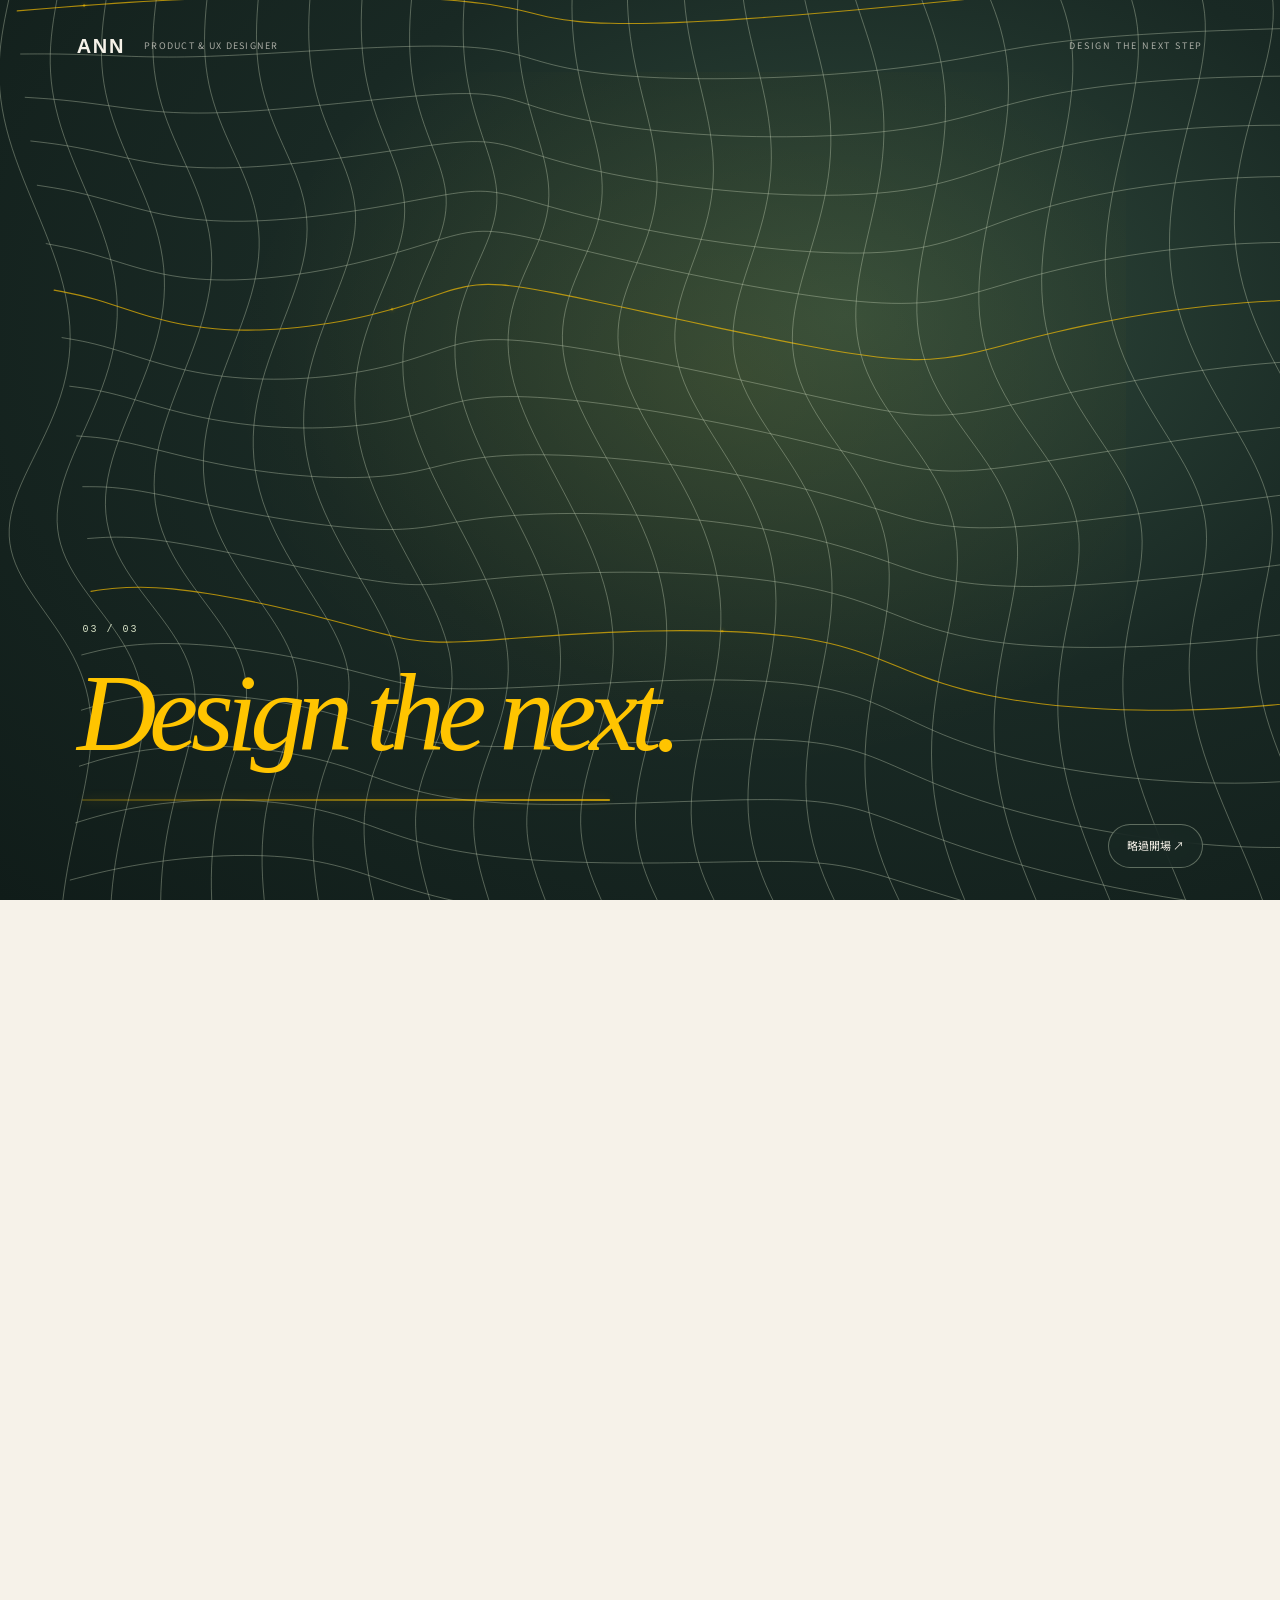
==== commit 655dd849: "Add files via upload" ====
--- a/index.html
+++ b/index.html
@@ -213,7 +213,7 @@
           </div>
         </div>
         <fieldset class="feedback-discovery" id="feedback-past-work">
-          <legend><span class="feedback-number" aria-hidden="true">03</span>你剛才有瀏覽「過往作品」裡面的內容嗎？</legend>
+          <legend><span class="feedback-number" aria-hidden="true">03</span>你剛才有瀏覽「視覺作品」裡面的內容嗎？</legend>
           <div class="feedback-options">
             <label><input type="radio" name="past_work_interest" value="已瀏覽看過"><span>已瀏覽看過</span></label>
             <label><input type="radio" name="past_work_interest" value="有看到，但未點開瀏覽"><span>有看到，但未點開瀏覽</span></label>
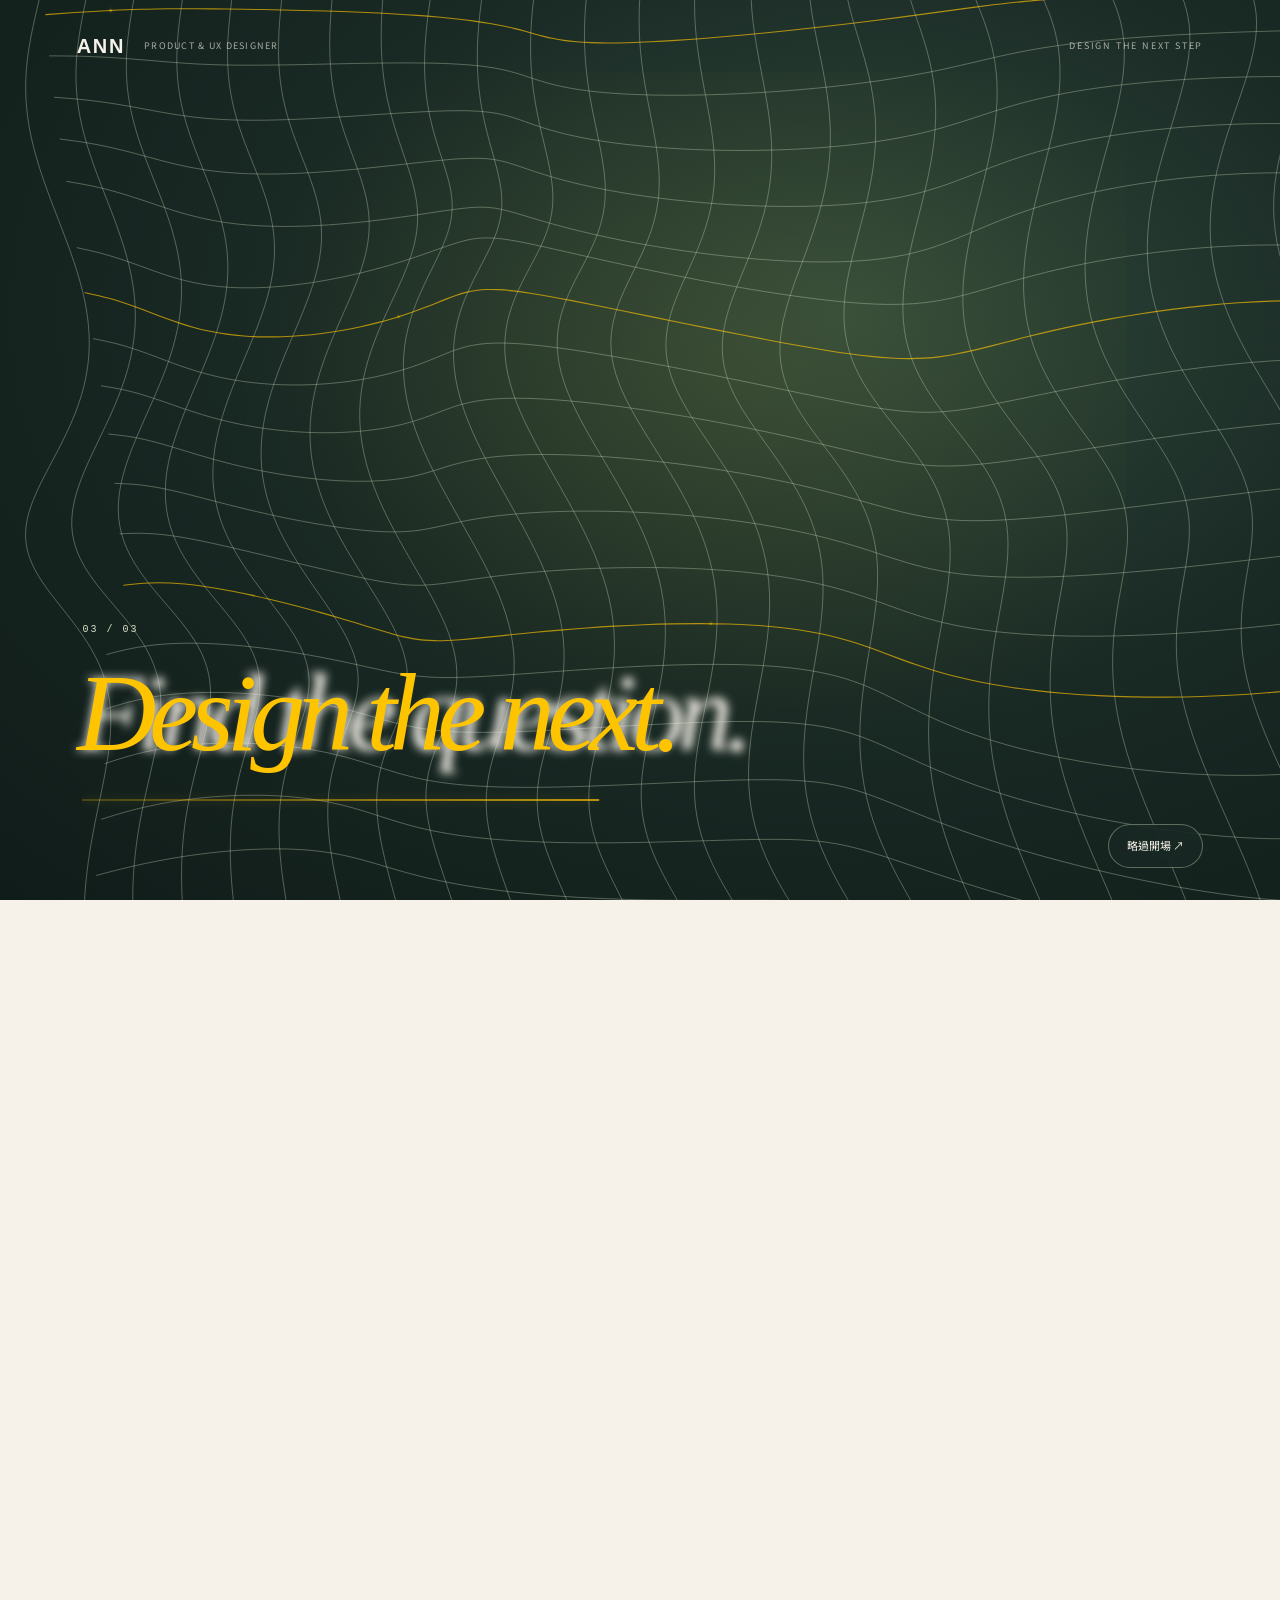
==== commit 65346c73: "Add files via upload" ====
--- a/index.html
+++ b/index.html
@@ -1,5 +1,5 @@
 <!DOCTYPE html>
-<html lang="zh-Hant"><head> <meta charset="UTF-8"> <meta name="viewport" content="width=device-width,initial-scale=1"> <meta name="description" content="李玟慧 Ann 的產品、UX 與學習體驗設計作品集。從設計系統、團隊流程到設計研究，將複雜資訊轉為清楚可用的體驗。"> <title>Ann — PRODUCT &amp; UX DESIGNER｜產品與使用者體驗設計作品集</title> <link rel="stylesheet" href="assets/site.css?v=21.2"> <link rel="stylesheet" href="assets/feedback.css?v=21.2"><link rel="stylesheet" href="assets/refresh.css?v=21.2"><link rel="stylesheet" href="assets/hanazono-editorial.css?v=21.2">  <link rel="icon" href="assets/favicon.svg?v=24.1" type="image/svg+xml"><meta name="theme-color" content="#192924"> <link rel="stylesheet" href="assets/revision-v12.css?v=21.2"><script src="assets/intro.js?v=10.05"></script><link rel="stylesheet" href="assets/revision-v13.css?v=21.2"><link rel="stylesheet" href="assets/revision-v14.css?v=21.2"><link rel="stylesheet" href="assets/profile-gallery-v15.css?v=11.19"><link rel="stylesheet" href="assets/covers-v15.css?v=21.3"><link rel="stylesheet" href="assets/content-v15.css?v=21.2"><link rel="stylesheet" href="assets/reading-v15.css?v=11.05-complete"><link rel="stylesheet" href="assets/hero-background-v16.css?v=10.05"><link rel="stylesheet" href="assets/profile-v16.css?v=21.2"><link rel="stylesheet" href="assets/palette-v16.css?v=21.2"><link rel="stylesheet" href="assets/case-palette-v16.css?v=21.2"><link rel="stylesheet" href="assets/contrast-v16.css?v=21.2"><link rel="stylesheet" href="assets/learning-v16.css?v=21.2"><link rel="stylesheet" href="assets/research-v16.css?v=21.2"><link rel="stylesheet" href="assets/alignment-v16.css?v=21.2"><link rel="stylesheet" href="assets/profile-v17.css?v=21.2"><link rel="stylesheet" href="assets/monitor-v17.css?v=21.2"><link rel="stylesheet" href="assets/learning-cover-v17.css?v=21.2"><link rel="stylesheet" href="assets/research-colors-v17.css?v=21.2"><link rel="stylesheet" href="assets/research-choice-colors-v18.css?v=21.2"><link rel="stylesheet" href="assets/research-tabs-v18.css?v=21.2"><link rel="stylesheet" href="assets/profile-identity-v18.css?v=21.2"><link rel="stylesheet" href="assets/gallery-v18.css?v=21.2"><link rel="stylesheet" href="assets/profile-brand-v18.css?v=21.2"><link rel="stylesheet" href="assets/profile-atmosphere-v19.css?v=21.2"><link rel="stylesheet" href="assets/research-followup-v20.css?v=21.2"><link rel="stylesheet" href="assets/systems-palette-v20.css?v=21.2"><link rel="stylesheet" href="assets/revision-v21.css?v=21.2"><link rel="stylesheet" href="assets/section-kickers-v21.css?v=22.1"><link rel="stylesheet" href="assets/feedback-atmosphere-v22.css?v=22.1"><link rel="stylesheet" href="assets/palette-v24.css?v=24.1"><link rel="stylesheet" href="assets/portfolio-v10.04.css?v=11.08-worryfree"><link rel="stylesheet" href="assets/feedback-iterations.css?v=11.03.9"><link rel="stylesheet" href="assets/portfolio-v11.04.css?v=11.06"><link rel="stylesheet" href="assets/portfolio-interiors-v11.05.css?v=11.10-goldfish"><link rel="stylesheet" href="assets/portfolio-interiors-v11.06.css?v=11.09"><link rel="stylesheet" href="assets/portfolio-v11.05.css?v=11.11-about-glow"><link rel="stylesheet" href="assets/typography-v11.05.css?v=11.14-section-titles"><link rel="stylesheet" href="assets/case-hero-media.css?v=11.13-preview-controls"><link rel="stylesheet" href="assets/archive-gallery-v11.06.css?v=11.12-gallery-gap"><link rel="stylesheet" href="assets/project-previews-v11.07.css?v=11.12-preview-border"><link rel="stylesheet" href="assets/mobile-layout-v11.07.css?v=11.07"><link rel="stylesheet" href="assets/case-layout-v11.06.css?v=11.16-luma"><link rel="stylesheet" href="assets/archive-carousel.css?v=1.19"></head> <body> <a class="skip-link" href="#work">跳至作品</a> <header class="site-header"> <a class="wordmark" href="#top" aria-label="回到首頁">ANN<span>／</span>PRODUCT &amp; UX</a> <nav aria-label="主要導覽"><a href="#work">作品</a><a href="#about">關於我</a><a href="#visual">其他作品</a></nav> <a class="header-role" href="#work">PRODUCT &amp; UX DESIGNER · PORTFOLIO 2026</a> </header> <main id="top"> <section class="hero hero-revision hero-studio" aria-labelledby="hero-title">
+<html lang="zh-Hant"><head> <meta charset="UTF-8"> <meta name="viewport" content="width=device-width,initial-scale=1"> <meta name="description" content="李玟慧 Ann 的產品、UX 與學習體驗設計作品集。從設計系統、團隊流程到設計研究，將複雜資訊轉為清楚可用的體驗。"> <title>Ann — PRODUCT &amp; UX DESIGNER｜產品與使用者體驗設計作品集</title> <link rel="stylesheet" href="assets/site.css?v=21.2"> <link rel="stylesheet" href="assets/feedback.css?v=21.2"><link rel="stylesheet" href="assets/refresh.css?v=21.2"><link rel="stylesheet" href="assets/hanazono-editorial.css?v=21.2">  <link rel="icon" href="assets/favicon.svg?v=24.1" type="image/svg+xml"><meta name="theme-color" content="#192924"> <link rel="stylesheet" href="assets/revision-v12.css?v=21.2"><script src="assets/intro.js?v=10.05"></script><link rel="stylesheet" href="assets/revision-v13.css?v=21.2"><link rel="stylesheet" href="assets/revision-v14.css?v=21.2"><link rel="stylesheet" href="assets/profile-gallery-v15.css?v=11.19"><link rel="stylesheet" href="assets/covers-v15.css?v=21.3"><link rel="stylesheet" href="assets/content-v15.css?v=21.2"><link rel="stylesheet" href="assets/reading-v15.css?v=11.05-complete"><link rel="stylesheet" href="assets/hero-background-v16.css?v=10.05"><link rel="stylesheet" href="assets/profile-v16.css?v=21.2"><link rel="stylesheet" href="assets/palette-v16.css?v=21.2"><link rel="stylesheet" href="assets/case-palette-v16.css?v=21.2"><link rel="stylesheet" href="assets/contrast-v16.css?v=21.2"><link rel="stylesheet" href="assets/learning-v16.css?v=21.2"><link rel="stylesheet" href="assets/research-v16.css?v=21.2"><link rel="stylesheet" href="assets/alignment-v16.css?v=21.2"><link rel="stylesheet" href="assets/profile-v17.css?v=21.2"><link rel="stylesheet" href="assets/monitor-v17.css?v=21.2"><link rel="stylesheet" href="assets/learning-cover-v17.css?v=21.2"><link rel="stylesheet" href="assets/research-colors-v17.css?v=21.2"><link rel="stylesheet" href="assets/research-choice-colors-v18.css?v=21.2"><link rel="stylesheet" href="assets/research-tabs-v18.css?v=21.2"><link rel="stylesheet" href="assets/profile-identity-v18.css?v=21.2"><link rel="stylesheet" href="assets/gallery-v18.css?v=21.2"><link rel="stylesheet" href="assets/profile-brand-v18.css?v=12.02"><link rel="stylesheet" href="assets/profile-atmosphere-v19.css?v=21.2"><link rel="stylesheet" href="assets/research-followup-v20.css?v=21.2"><link rel="stylesheet" href="assets/systems-palette-v20.css?v=21.2"><link rel="stylesheet" href="assets/revision-v21.css?v=21.2"><link rel="stylesheet" href="assets/section-kickers-v21.css?v=22.1"><link rel="stylesheet" href="assets/feedback-atmosphere-v22.css?v=22.1"><link rel="stylesheet" href="assets/palette-v24.css?v=24.1"><link rel="stylesheet" href="assets/portfolio-v10.04.css?v=11.08-worryfree"><link rel="stylesheet" href="assets/feedback-iterations.css?v=12.02"><link rel="stylesheet" href="assets/portfolio-v11.04.css?v=11.06"><link rel="stylesheet" href="assets/portfolio-interiors-v11.05.css?v=11.10-goldfish"><link rel="stylesheet" href="assets/portfolio-interiors-v11.06.css?v=11.09"><link rel="stylesheet" href="assets/portfolio-v11.05.css?v=11.11-about-glow"><link rel="stylesheet" href="assets/typography-v11.05.css?v=11.14-section-titles"><link rel="stylesheet" href="assets/case-hero-media.css?v=11.13-preview-controls"><link rel="stylesheet" href="assets/archive-gallery-v11.06.css?v=11.12-gallery-gap"><link rel="stylesheet" href="assets/project-previews-v11.07.css?v=11.12-preview-border"><link rel="stylesheet" href="assets/mobile-layout-v11.07.css?v=11.07"><link rel="stylesheet" href="assets/case-layout-v11.06.css?v=11.16-luma"><link rel="stylesheet" href="assets/archive-carousel.css?v=12.03"></head> <body> <a class="skip-link" href="#work">跳至作品</a> <header class="site-header"> <a class="wordmark" href="#top" aria-label="回到首頁">ANN<span>／</span>PRODUCT &amp; UX</a> <nav aria-label="主要導覽"><a href="#work">作品</a><a href="#about">關於我</a><a href="#visual">其他作品</a></nav> <a class="header-role" href="#work">PRODUCT &amp; UX DESIGNER · PORTFOLIO 2026</a> </header> <main id="top"> <section class="hero hero-revision hero-studio" aria-labelledby="hero-title">
       <!-- Insert once as the first child of section.hero-studio. -->
 <div class="hero-atmosphere" aria-hidden="true">
   <span class="hero-atmosphere-grid"></span>
@@ -37,7 +37,7 @@
 
 <li><time>2016</time><div class="participation-copy"><h4>校內設計週形象設計</h4> <p>／ 主視覺及空間規劃</p></div></li>
 </ol></div>
-</div><section class="profile-capabilities" aria-labelledby="skills-title"><h3 id="skills-title">技能與軟體<span>SKILLS &amp; SOFTWARE</span></h3><div class="capability-grid"><div class="capability-group"><div class="capability-heading"><span>01</span><h4>UI/UX</h4></div><div class="capability-body"><ul class="capability-skills"><li>使用者流程設計</li><li>需求分析與問題拆解</li><li>Wireframing</li><li>Prototyping</li><li>Design System</li><li>Visual Composition</li><li class="skill-wide">互動邏輯與操作體驗規劃</li></ul><div class="capability-software" aria-label="使用軟體"><ul class="software-icon-grid"><li data-software="Figma"><span class="software-symbol" aria-hidden="true"><svg xmlns="http://www.w3.org/2000/svg" viewBox="0 0 24 24" class="software-brand-icon" width="24" height="24" aria-hidden="true" focusable="false" data-brand-palette="muted-v18"><title>Figma</title><defs><clipPath id="about-figma-brand-clip" clipPathUnits="userSpaceOnUse"><path d="M15.852 8.981h-4.588V0h4.588c2.476 0 4.49 2.014 4.49 4.49s-2.014 4.491-4.49 4.491zM12.735 7.51h3.117c1.665 0 3.019-1.355 3.019-3.019s-1.355-3.019-3.019-3.019h-3.117V7.51zm0 1.471H8.148c-2.476 0-4.49-2.014-4.49-4.49S5.672 0 8.148 0h4.588v8.981zm-4.587-7.51c-1.665 0-3.019 1.355-3.019 3.019s1.354 3.02 3.019 3.02h3.117V1.471H8.148zm4.587 15.019H8.148c-2.476 0-4.49-2.014-4.49-4.49s2.014-4.49 4.49-4.49h4.588v8.98zM8.148 8.981c-1.665 0-3.019 1.355-3.019 3.019s1.355 3.019 3.019 3.019h3.117V8.981H8.148zM8.172 24c-2.489 0-4.515-2.014-4.515-4.49s2.014-4.49 4.49-4.49h4.588v4.441c0 2.503-2.047 4.539-4.563 4.539zm-.024-7.51a3.023 3.023 0 0 0-3.019 3.019c0 1.665 1.365 3.019 3.044 3.019 1.705 0 3.093-1.376 3.093-3.068v-2.97H8.148zm7.704 0h-.098c-2.476 0-4.49-2.014-4.49-4.49s2.014-4.49 4.49-4.49h.098c2.476 0 4.49 2.014 4.49 4.49s-2.014 4.49-4.49 4.49zm-.097-7.509c-1.665 0-3.019 1.355-3.019 3.019s1.355 3.019 3.019 3.019h.098c1.665 0 3.019-1.355 3.019-3.019s-1.355-3.019-3.019-3.019h-.098z" /></clipPath></defs><g clip-path="url(#about-figma-brand-clip)"><rect x="0" y="0" width="12" height="8.25" fill="#b9665b" /><rect x="12" y="0" width="12" height="8.25" fill="#c88967" /><rect x="0" y="8.25" width="12" height="7.5" fill="#8e73a9" /><rect x="12" y="8.25" width="12" height="8.25" fill="#578ea7" /><rect x="0" y="15.75" width="12" height="8.25" fill="#5f9479" /></g></svg></span><span class="software-name">Figma</span></li><li data-software="Photoshop"><span class="software-symbol" aria-hidden="true">Ps</span><span class="software-name">Photoshop</span></li><li data-software="Illustrator"><span class="software-symbol" aria-hidden="true">Ai</span><span class="software-name">Illustrator</span></li></ul></div></div></div><div class="capability-group"><div class="capability-heading"><span>02</span><h4>UE Artist</h4></div><div class="capability-body"><ul class="capability-skills"><li>3D 場景建置與整合</li><li>即時渲染與燈光設計</li><li>材質與視覺效果</li><li>動畫製作與鏡頭編排</li><li>互動展示與功能實作</li><li class="skill-wide">虛擬空間與展示流程規劃</li></ul><div class="capability-software" aria-label="使用軟體"><ul class="software-icon-grid"><li data-software="Unreal Engine 5"><span class="software-symbol" aria-hidden="true"><svg xmlns="http://www.w3.org/2000/svg" viewBox="0 0 24 24" fill="currentColor" class="software-brand-icon" width="24" height="24" aria-hidden="true" focusable="false" data-brand-palette="muted-v18"><title>Unreal Engine</title><path d="M12 0a12 12 0 1012 12A12 12 0 0012 0zm0 23.52A11.52 11.52 0 1123.52 12 11.52 11.52 0 0112 23.52zm7.13-9.791c-.206.997-1.126 3.557-4.06 4.942l-1.179-1.325-1.988 2a7.338 7.338 0 01-5.804-2.978 2.859 2.859 0 00.65.123c.326.006.678-.114.678-.66v-5.394a.89.89 0 00-1.116-.89c-.92.212-1.656 2.509-1.656 2.509a7.304 7.304 0 012.528-5.597 7.408 7.408 0 013.73-1.721c-1.006.573-1.57 1.507-1.57 2.29 0 1.262.76 1.109.984.923v7.28a1.157 1.157 0 00.148.256 1.075 1.075 0 00.88.445c.76 0 1.747-.868 1.747-.868V9.172c0-.6-.452-1.324-.905-1.572 0 0 .838-.149 1.484.346a5.537 5.537 0 01.387-.425c1.508-1.48 2.929-1.902 4.112-2.112 0 0-2.151 1.69-2.151 3.96 0 1.687.043 5.801.043 5.801.799.771 1.986-.342 3.059-1.441Z" /></svg></span><span class="software-name">Unreal Engine 5</span></li><li data-software="3ds Max"><span class="software-symbol" aria-hidden="true"><svg xmlns="http://www.w3.org/2000/svg" viewBox="0 0 128 128" class="software-brand-icon" width="24" height="24" aria-hidden="true" focusable="false" data-brand-palette="muted-v18"><path fill="#397a83" d="M23.188.019 114.438 20h9.874v108h-103.5a6.5 6.5 0 0 1-6.5-6.5V94.287L22.996.3Z" /><path fill="#6da1a6" d="M23.188 0h85.75a6.5 6.5 0 0 1 6.5 6.5V90h-92.25z" /><path fill="#a8c6c8" d="M23.188 90V0l-19.5 11.75v90z" /><path fill="#fff" d="M68.53 19c-11.828 0-18.455 6.84-18.81 14.464h11.684c.285-3.135 2.21-5.771 6.413-5.771 3.634 0 5.842 1.639 5.842 4.916v1.71c0 4.133-3.633 5.273-7.196 5.273h-3.848v8.336h3.848c3.563 0 8.978.927 8.978 6.342v1.496c0 4.488-2.85 6.555-7.197 6.555-4.987 0-7.054-2.85-7.41-5.843H49.15c.784 7.34 5.772 14.678 19.737 14.678 10.901 0 18.952-5.914 18.952-13.965v-3.349c0-6.484-5.913-9.833-10.83-10.688 4.917-1.14 8.907-4.773 8.907-8.977v-2.708C85.915 24.13 78.647 19 68.53 19zM41.3 98.865v18.9h4.05v-12.69l3.347 12.69h4.455v-.026l3.16-12.177v12.204h4.481v-18.9h-5.778l.027.053-3.996 15.12-3.807-15.174zm27.318 0-5.4 18.9h4.698l1.053-4.13h5.67l1.16 4.13h4.807l-5.697-18.9Zm13.94 0 5.345 8.91-5.967 9.99h5.184l3.7-7.127 3.644 7.128h5.32l-5.968-10.395 5.373-8.505h-4.995l-3.267 6.02H90.9l-3.186-6.02zm-10.808 3.106 1.97 8.154h-3.887Z" /></svg></span><span class="software-name">3ds Max</span></li><li data-software="Blender"><span class="software-symbol" aria-hidden="true"><svg xmlns="http://www.w3.org/2000/svg" viewBox="0 0 24 24" fill="currentColor" class="software-brand-icon" width="24" height="24" aria-hidden="true" focusable="false" data-brand-palette="muted-v18"><title>Blender</title><path d="M12.51 13.214c.046-.8.438-1.506 1.03-2.006a3.424 3.424 0 0 1 2.212-.79c.85 0 1.631.3 2.211.79.592.5.983 1.206 1.028 2.005.045.823-.285 1.586-.865 2.153a3.389 3.389 0 0 1-2.374.938 3.393 3.393 0 0 1-2.376-.938c-.58-.567-.91-1.33-.865-2.152M7.35 14.831c.006.314.106.922.256 1.398a7.372 7.372 0 0 0 1.593 2.757 8.227 8.227 0 0 0 2.787 2.001 8.947 8.947 0 0 0 3.66.76 8.964 8.964 0 0 0 3.657-.772 8.285 8.285 0 0 0 2.785-2.01 7.428 7.428 0 0 0 1.592-2.762 6.964 6.964 0 0 0 .25-3.074 7.123 7.123 0 0 0-1.016-2.779 7.764 7.764 0 0 0-1.852-2.043h.002L13.566 2.55l-.02-.015c-.492-.378-1.319-.376-1.86.002-.547.382-.609 1.015-.123 1.415l-.001.001 3.126 2.543-9.53.01h-.013c-.788.001-1.545.518-1.695 1.172-.154.665.38 1.217 1.2 1.22V8.9l4.83-.01-8.62 6.617-.034.025c-.813.622-1.075 1.658-.563 2.313.52.667 1.625.668 2.447.004L7.414 14s-.069.52-.063.831zm12.09 1.741c-.97.988-2.326 1.548-3.795 1.55-1.47.004-2.827-.552-3.797-1.538a4.51 4.51 0 0 1-1.036-1.622 4.282 4.282 0 0 1 .282-3.519 4.702 4.702 0 0 1 1.153-1.371c.942-.768 2.141-1.183 3.396-1.185 1.256-.002 2.455.41 3.398 1.175.48.391.87.854 1.152 1.367a4.28 4.28 0 0 1 .522 1.706 4.236 4.236 0 0 1-.239 1.811 4.54 4.54 0 0 1-1.035 1.626" /></svg></span><span class="software-name">Blender</span></li><li data-software="Git"><span class="software-symbol" aria-hidden="true"><svg xmlns="http://www.w3.org/2000/svg" viewBox="0 0 24 24" fill="currentColor" class="software-brand-icon" width="24" height="24" aria-hidden="true" focusable="false" data-brand-palette="muted-v18"><title>Git</title><path d="M13.09 23.549a1.54 1.54 0 0 1-2.18 0L.451 13.089a1.54 1.54 0 0 1 0-2.179l7.191-7.19 2.733 2.733a1.85 1.85 0 0 0 .964 2.326v6.66a1.849 1.849 0 1 0 1.54 0V8.957l2.508 2.508a1.85 1.85 0 1 0 1.09-1.09l-2.634-2.634a1.85 1.85 0 0 0-2.378-2.377L8.73 2.63 10.91.451a1.54 1.54 0 0 1 2.179 0l10.459 10.46a1.54 1.54 0 0 1 0 2.179z" /></svg></span><span class="software-name">Git</span></li><li data-software="AI"><span class="software-symbol" aria-hidden="true"><svg xmlns="http://www.w3.org/2000/svg" viewBox="0 0 24 24" fill="currentColor" class="software-brand-icon" width="24" height="24" aria-hidden="true" focusable="false" data-brand-palette="muted-v18"><path d="M10 2 7.8 8.1 2 10.4l5.8 2.2L10 19l2.2-6.4 5.8-2.2-5.8-2.3L10 2Z" /><path d="m19 12-1.3 3.3L14 17l3.7 1.4L19 22l1.3-3.6L24 17l-3.7-1.7L19 12Z" /></svg></span><span class="software-name">AI</span></li></ul></div></div></div><div class="capability-group"><div class="capability-heading"><span>03</span><h4>Design</h4></div><div class="capability-body"><ul class="capability-skills"><li>網頁視覺設計</li><li>品牌視覺設計</li><li>活動主視覺設計</li><li>插畫與角色設計</li><li>排版與字體設計</li><li>色彩與視覺構成</li><li>印刷與輸出設計</li></ul><div class="capability-software" aria-label="使用軟體"><ul class="software-icon-grid"><li data-software="Photoshop"><span class="software-symbol" aria-hidden="true">Ps</span><span class="software-name">Photoshop</span></li><li data-software="Illustrator"><span class="software-symbol" aria-hidden="true">Ai</span><span class="software-name">Illustrator</span></li><li data-software="Premiere"><span class="software-symbol" aria-hidden="true">Pr</span><span class="software-name">Premiere</span></li><li data-software="InDesign"><span class="software-symbol" aria-hidden="true">Id</span><span class="software-name">InDesign</span></li></ul></div></div></div></div></section></section>  <section class="work collection section-wrap collection-1" id="work" aria-labelledby="work-title"><header class="folio-collection-heading collection-heading"><span class="collection-heading-kicker">INTERFACES &amp; PRODUCTS</span><h2 id="work-title">以介面設計，<em>呈現抽象想法。</em></h2></header><div class="project-grid collection-grid"><article class="project-card practice-card" id="case-hanazono" data-category="practice"><button class="project-open" type="button" data-project="hanazono" data-case-label="01 / Hanazono" aria-label="閱讀案例 01：Hanazono 官網導覽設計"><div class="card-visual project-cover-stage"><img class="project-preview-image" src="assets/images-hanazono-flow-villa.webp?v=12.1" alt="Hanazono 別墅互動展示完整介面" width="2560" height="1440" loading="lazy" decoding="async"></div><div class="card-copy"><h3>Hanazono 建築互動導覽</h3></div><span class="card-arrow"><span>閱讀案例</span> ↗</span></button></article> <article class="project-card independent-card" id="case-luma" data-category="independent"> <button class="project-open" type="button" data-project="luma" data-case-label="02 / Luma" aria-label="閱讀案例 02：Luma · Ai英文學習網站">  <div class="card-visual project-cover-stage"><img class="project-preview-image" src="assets/images-luma-luma-screen-01.avif" alt="Luma 首頁：練習任務、口說回饋與學習入口" width="1099" height="887" loading="lazy" decoding="async"></div><div class="card-copy"><h3>Luma · Ai英語學習網站</h3></div> <span class="card-arrow"><span>閱讀案例</span> ↗</span> </button> </article>
+</div><section class="profile-capabilities" aria-labelledby="skills-title"><h3 id="skills-title">技能與軟體<span>SKILLS &amp; SOFTWARE</span></h3><div class="capability-grid"><div class="capability-group"><div class="capability-heading"><span>01</span><h4>UI/UX</h4></div><div class="capability-body"><ul class="capability-skills"><li>使用者流程設計</li><li>需求分析與問題拆解</li><li>Wireframing</li><li>Prototyping</li><li>Design System</li><li>Visual Composition</li><li class="skill-wide">互動邏輯與操作體驗規劃</li></ul><div class="capability-software" aria-label="使用軟體"><ul class="software-icon-grid"><li data-software="Figma"><span class="software-symbol" aria-hidden="true"><svg xmlns="http://www.w3.org/2000/svg" viewBox="0 0 24 24" class="software-brand-icon" width="24" height="24" aria-hidden="true" focusable="false" data-brand-palette="muted-v18"><title>Figma</title><defs><clipPath id="about-figma-brand-clip" clipPathUnits="userSpaceOnUse"><path d="M15.852 8.981h-4.588V0h4.588c2.476 0 4.49 2.014 4.49 4.49s-2.014 4.491-4.49 4.491zM12.735 7.51h3.117c1.665 0 3.019-1.355 3.019-3.019s-1.355-3.019-3.019-3.019h-3.117V7.51zm0 1.471H8.148c-2.476 0-4.49-2.014-4.49-4.49S5.672 0 8.148 0h4.588v8.981zm-4.587-7.51c-1.665 0-3.019 1.355-3.019 3.019s1.354 3.02 3.019 3.02h3.117V1.471H8.148zm4.587 15.019H8.148c-2.476 0-4.49-2.014-4.49-4.49s2.014-4.49 4.49-4.49h4.588v8.98zM8.148 8.981c-1.665 0-3.019 1.355-3.019 3.019s1.355 3.019 3.019 3.019h3.117V8.981H8.148zM8.172 24c-2.489 0-4.515-2.014-4.515-4.49s2.014-4.49 4.49-4.49h4.588v4.441c0 2.503-2.047 4.539-4.563 4.539zm-.024-7.51a3.023 3.023 0 0 0-3.019 3.019c0 1.665 1.365 3.019 3.044 3.019 1.705 0 3.093-1.376 3.093-3.068v-2.97H8.148zm7.704 0h-.098c-2.476 0-4.49-2.014-4.49-4.49s2.014-4.49 4.49-4.49h.098c2.476 0 4.49 2.014 4.49 4.49s-2.014 4.49-4.49 4.49zm-.097-7.509c-1.665 0-3.019 1.355-3.019 3.019s1.355 3.019 3.019 3.019h.098c1.665 0 3.019-1.355 3.019-3.019s-1.355-3.019-3.019-3.019h-.098z" /></clipPath></defs><g clip-path="url(#about-figma-brand-clip)"><rect x="0" y="0" width="12" height="8.25" fill="#b9665b" /><rect x="12" y="0" width="12" height="8.25" fill="#c88967" /><rect x="0" y="8.25" width="12" height="7.5" fill="#8e73a9" /><rect x="12" y="8.25" width="12" height="8.25" fill="#578ea7" /><rect x="0" y="15.75" width="12" height="8.25" fill="#5f9479" /></g></svg></span><span class="software-name">Figma</span></li><li data-software="Photoshop"><span class="software-symbol" aria-hidden="true">Ps</span><span class="software-name">Photoshop</span></li><li data-software="Illustrator"><span class="software-symbol" aria-hidden="true">Ai</span><span class="software-name">Illustrator</span></li></ul></div></div></div><div class="capability-group"><div class="capability-heading"><span>02</span><h4>UE Artist</h4></div><div class="capability-body"><ul class="capability-skills"><li>3D 場景建置與整合</li><li>即時渲染與燈光設計</li><li>材質與視覺效果</li><li>動畫製作與鏡頭編排</li><li>互動展示與功能實作</li><li class="skill-wide">虛擬空間與展示流程規劃</li></ul><div class="capability-software" aria-label="使用軟體"><ul class="software-icon-grid"><li data-software="Unreal Engine 5"><span class="software-symbol" aria-hidden="true"><svg xmlns="http://www.w3.org/2000/svg" viewBox="0 0 24 24" fill="currentColor" class="software-brand-icon" width="24" height="24" aria-hidden="true" focusable="false" data-brand-palette="muted-v18"><title>Unreal Engine</title><path d="M12 0a12 12 0 1012 12A12 12 0 0012 0zm0 23.52A11.52 11.52 0 1123.52 12 11.52 11.52 0 0112 23.52zm7.13-9.791c-.206.997-1.126 3.557-4.06 4.942l-1.179-1.325-1.988 2a7.338 7.338 0 01-5.804-2.978 2.859 2.859 0 00.65.123c.326.006.678-.114.678-.66v-5.394a.89.89 0 00-1.116-.89c-.92.212-1.656 2.509-1.656 2.509a7.304 7.304 0 012.528-5.597 7.408 7.408 0 013.73-1.721c-1.006.573-1.57 1.507-1.57 2.29 0 1.262.76 1.109.984.923v7.28a1.157 1.157 0 00.148.256 1.075 1.075 0 00.88.445c.76 0 1.747-.868 1.747-.868V9.172c0-.6-.452-1.324-.905-1.572 0 0 .838-.149 1.484.346a5.537 5.537 0 01.387-.425c1.508-1.48 2.929-1.902 4.112-2.112 0 0-2.151 1.69-2.151 3.96 0 1.687.043 5.801.043 5.801.799.771 1.986-.342 3.059-1.441Z" /></svg></span><span class="software-name">Unreal Engine 5</span></li><li data-software="3ds Max"><span class="software-symbol" aria-hidden="true"><svg xmlns="http://www.w3.org/2000/svg" viewBox="0 0 128 128" class="software-brand-icon" width="24" height="24" aria-hidden="true" focusable="false" data-brand-palette="muted-v18"><path fill="#397a83" d="M23.188.019 114.438 20h9.874v108h-103.5a6.5 6.5 0 0 1-6.5-6.5V94.287L22.996.3Z" /><path fill="#6da1a6" d="M23.188 0h85.75a6.5 6.5 0 0 1 6.5 6.5V90h-92.25z" /><path fill="#a8c6c8" d="M23.188 90V0l-19.5 11.75v90z" /><path fill="#fff" d="M68.53 19c-11.828 0-18.455 6.84-18.81 14.464h11.684c.285-3.135 2.21-5.771 6.413-5.771 3.634 0 5.842 1.639 5.842 4.916v1.71c0 4.133-3.633 5.273-7.196 5.273h-3.848v8.336h3.848c3.563 0 8.978.927 8.978 6.342v1.496c0 4.488-2.85 6.555-7.197 6.555-4.987 0-7.054-2.85-7.41-5.843H49.15c.784 7.34 5.772 14.678 19.737 14.678 10.901 0 18.952-5.914 18.952-13.965v-3.349c0-6.484-5.913-9.833-10.83-10.688 4.917-1.14 8.907-4.773 8.907-8.977v-2.708C85.915 24.13 78.647 19 68.53 19zM41.3 98.865v18.9h4.05v-12.69l3.347 12.69h4.455v-.026l3.16-12.177v12.204h4.481v-18.9h-5.778l.027.053-3.996 15.12-3.807-15.174zm27.318 0-5.4 18.9h4.698l1.053-4.13h5.67l1.16 4.13h4.807l-5.697-18.9Zm13.94 0 5.345 8.91-5.967 9.99h5.184l3.7-7.127 3.644 7.128h5.32l-5.968-10.395 5.373-8.505h-4.995l-3.267 6.02H90.9l-3.186-6.02zm-10.808 3.106 1.97 8.154h-3.887Z" /></svg></span><span class="software-name">3ds Max</span></li><li data-software="Blender"><span class="software-symbol" aria-hidden="true"><svg xmlns="http://www.w3.org/2000/svg" viewBox="0 0 24 24" fill="currentColor" class="software-brand-icon" width="24" height="24" aria-hidden="true" focusable="false" data-brand-palette="muted-v18"><title>Blender</title><path d="M12.51 13.214c.046-.8.438-1.506 1.03-2.006a3.424 3.424 0 0 1 2.212-.79c.85 0 1.631.3 2.211.79.592.5.983 1.206 1.028 2.005.045.823-.285 1.586-.865 2.153a3.389 3.389 0 0 1-2.374.938 3.393 3.393 0 0 1-2.376-.938c-.58-.567-.91-1.33-.865-2.152M7.35 14.831c.006.314.106.922.256 1.398a7.372 7.372 0 0 0 1.593 2.757 8.227 8.227 0 0 0 2.787 2.001 8.947 8.947 0 0 0 3.66.76 8.964 8.964 0 0 0 3.657-.772 8.285 8.285 0 0 0 2.785-2.01 7.428 7.428 0 0 0 1.592-2.762 6.964 6.964 0 0 0 .25-3.074 7.123 7.123 0 0 0-1.016-2.779 7.764 7.764 0 0 0-1.852-2.043h.002L13.566 2.55l-.02-.015c-.492-.378-1.319-.376-1.86.002-.547.382-.609 1.015-.123 1.415l-.001.001 3.126 2.543-9.53.01h-.013c-.788.001-1.545.518-1.695 1.172-.154.665.38 1.217 1.2 1.22V8.9l4.83-.01-8.62 6.617-.034.025c-.813.622-1.075 1.658-.563 2.313.52.667 1.625.668 2.447.004L7.414 14s-.069.52-.063.831zm12.09 1.741c-.97.988-2.326 1.548-3.795 1.55-1.47.004-2.827-.552-3.797-1.538a4.51 4.51 0 0 1-1.036-1.622 4.282 4.282 0 0 1 .282-3.519 4.702 4.702 0 0 1 1.153-1.371c.942-.768 2.141-1.183 3.396-1.185 1.256-.002 2.455.41 3.398 1.175.48.391.87.854 1.152 1.367a4.28 4.28 0 0 1 .522 1.706 4.236 4.236 0 0 1-.239 1.811 4.54 4.54 0 0 1-1.035 1.626" /></svg></span><span class="software-name">Blender</span></li><li data-software="Git"><span class="software-symbol" aria-hidden="true"><svg xmlns="http://www.w3.org/2000/svg" viewBox="0 0 24 24" fill="currentColor" class="software-brand-icon" width="24" height="24" aria-hidden="true" focusable="false" data-brand-palette="muted-v18"><title>Git</title><path d="M13.09 23.549a1.54 1.54 0 0 1-2.18 0L.451 13.089a1.54 1.54 0 0 1 0-2.179l7.191-7.19 2.733 2.733a1.85 1.85 0 0 0 .964 2.326v6.66a1.849 1.849 0 1 0 1.54 0V8.957l2.508 2.508a1.85 1.85 0 1 0 1.09-1.09l-2.634-2.634a1.85 1.85 0 0 0-2.378-2.377L8.73 2.63 10.91.451a1.54 1.54 0 0 1 2.179 0l10.459 10.46a1.54 1.54 0 0 1 0 2.179z" /></svg></span><span class="software-name">Git</span></li><li data-software="AI"><span class="software-symbol" aria-hidden="true"><svg xmlns="http://www.w3.org/2000/svg" viewBox="0 0 24 24" fill="currentColor" class="software-brand-icon" width="24" height="24" aria-hidden="true" focusable="false" data-brand-palette="muted-v18"><path d="M10 2 7.8 8.1 2 10.4l5.8 2.2L10 19l2.2-6.4 5.8-2.2-5.8-2.3L10 2Z" /><path d="m19 12-1.3 3.3L14 17l3.7 1.4L19 22l1.3-3.6L24 17l-3.7-1.7L19 12Z" /></svg></span><span class="software-name">AI</span></li></ul></div></div></div><div class="capability-group"><div class="capability-heading"><span>03</span><h4>Design</h4></div><div class="capability-body"><ul class="capability-skills"><li>網頁視覺設計</li><li>品牌視覺設計</li><li>活動主視覺設計</li><li>插畫與角色設計</li><li>排版與字體設計</li><li>色彩與視覺構成</li><li>印刷與輸出設計</li></ul><div class="capability-software" aria-label="使用軟體"><ul class="software-icon-grid"><li data-software="Photoshop"><span class="software-symbol" aria-hidden="true">Ps</span><span class="software-name">Photoshop</span></li><li data-software="Illustrator"><span class="software-symbol" aria-hidden="true">Ai</span><span class="software-name">Illustrator</span></li><li data-software="Premiere"><span class="software-symbol" aria-hidden="true">Pr</span><span class="software-name">Premiere</span></li><li data-software="InDesign"><span class="software-symbol" aria-hidden="true">Id</span><span class="software-name">InDesign</span></li><li data-software="Excel"><span class="software-symbol" aria-hidden="true"><img class="software-brand-icon" src="assets/icons-excel.svg" alt="" width="24" height="24" loading="lazy"></span><span class="software-name">Excel</span></li></ul></div></div></div></div></section></section>  <section class="work collection section-wrap collection-1" id="work" aria-labelledby="work-title"><header class="folio-collection-heading collection-heading"><span class="collection-heading-kicker">INTERFACES &amp; PRODUCTS</span><h2 id="work-title">以介面設計，<em>呈現抽象想法。</em></h2></header><div class="project-grid collection-grid"><article class="project-card practice-card" id="case-hanazono" data-category="practice"><button class="project-open" type="button" data-project="hanazono" data-case-label="01 / Hanazono" aria-label="閱讀案例 01：Hanazono 官網導覽設計"><div class="card-visual project-cover-stage"><img class="project-preview-image" src="assets/images-hanazono-flow-villa.webp?v=12.1" alt="Hanazono 別墅互動展示完整介面" width="2560" height="1440" loading="lazy" decoding="async"></div><div class="card-copy"><h3>Hanazono 建築互動導覽</h3></div><span class="card-arrow"><span>閱讀案例</span> ↗</span></button></article> <article class="project-card independent-card" id="case-luma" data-category="independent"> <button class="project-open" type="button" data-project="luma" data-case-label="02 / Luma" aria-label="閱讀案例 02：Luma · Ai英文學習網站">  <div class="card-visual project-cover-stage"><img class="project-preview-image" src="assets/images-luma-luma-screen-01.avif" alt="Luma 首頁：練習任務、口說回饋與學習入口" width="1099" height="887" loading="lazy" decoding="async"></div><div class="card-copy"><h3>Luma · Ai英語學習網站</h3></div> <span class="card-arrow"><span>閱讀案例</span> ↗</span> </button> </article>
 <article class="project-card independent-card" id="case-you" data-category="independent"> <button class="project-open" type="button" data-project="you" data-case-label="03 / You" aria-label="閱讀案例 03：You 可驗證的職涯決策系統">  <div class="card-visual project-cover-stage"><img class="project-preview-image" src="assets/images-you-you-preview.avif" alt="You 完整原型首頁：探索流程、生活紀錄與職涯假設" width="1577" height="758" loading="lazy" decoding="async"></div><div class="card-copy"><h3>You · 職涯決策系統</h3></div> <span class="card-arrow"><span>閱讀案例</span> ↗</span> </button> </article>   </div></section><section class="work collection section-wrap collection-2" id="research-work" aria-labelledby="research-work-title"><header class="folio-collection-heading collection-heading"><span class="collection-heading-kicker">SYSTEMS &amp; RESEARCH</span><h2 id="research-work-title">以系統設計，<em>梳理複雜資訊。</em></h2></header><div class="project-grid collection-grid"><article class="project-card practice-card" id="case-risk" data-category="practice"> <button class="project-open" type="button" data-project="risk" data-case-label="01 / Project &amp; Risk Management" aria-label="閱讀案例 01：專案進度與風險管理">  <div class="card-visual project-cover-stage"><img class="project-preview-image" src="assets/images-risk-risk-web-dashboard.avif" alt="專案進度與風險管理：專案資訊及條件預警完整畫面" width="2126" height="1076" loading="lazy" decoding="async"></div><div class="card-copy"><h3>專案進度與風險管理</h3></div> <span class="card-arrow"><span>閱讀案例</span> ↗</span> </button> </article>
 <article class="project-card research-card" id="case-research" data-category="research"> <button class="project-open" type="button" data-project="research" data-case-label="02 / Master Thesis / Design Research" id="research" aria-label="閱讀案例 02：藥盒小幫手！七日收納，一日帶走">  <div class="card-visual project-cover-stage"><img class="project-preview-image" src="assets/images-research-helper-preview.png" srcset="assets/images-research-helper-preview-480.png 480w, assets/images-research-helper-preview-960.png 960w, assets/images-research-helper-preview.png 1688w" sizes="auto, (max-width: 1000px) 88vw, 30vw" alt="隨身藥盒小幫手最終成果：粉色版面呈現七日收納藥盒與一日藥盒水瓶" width="1688" height="963" loading="lazy" decoding="async"></div><div class="card-copy"><h3>TRIZ方法於高齡藥盒設計</h3></div> <span class="card-arrow" aria-hidden="true"><span>閱讀案例</span> ↗</span> </button> </article> <article class="project-card practice-card" id="case-learning" data-category="practice"> <button class="project-open" type="button" data-project="learning" data-case-label="03 / Learning Path &amp; Knowledge Architecture" aria-label="閱讀案例 03：學習路徑與團隊知識架構"> <div class="card-visual project-cover-stage"><img class="project-preview-image" src="assets/images-knowledge-EXP.avif" alt="樣品屋案件：沿著知識架構找到每一步的工作流程" width="1672" height="941" loading="lazy" decoding="async"></div><div class="card-copy"><h3>學習路徑與團隊知識架構</h3></div> <span class="card-arrow"><span>閱讀案例</span> ↗</span> </button> </article>   </div></section><section class="visual-archive section-wrap visual-archive-v15" id="visual" aria-labelledby="visual-heading">
   <header class="folio-collection-heading visual-archive-heading"><span class="collection-heading-kicker">SELECTED ARCHIVE</span><h2 id="visual-heading">以視覺作品，<em>展現多元媒介。</em></h2></header><div class="archive-carousel" role="region" aria-roledescription="輪播" aria-label="精選作品" aria-describedby="archive-carousel-hint">
@@ -399,4 +399,4 @@
 <div class="case-tabset" data-case-tabs=""><div class="case-tabs" role="tablist" aria-label="團隊知識架構"><button type="button" role="tab" id="learning-knowledge-tab-1" aria-controls="learning-knowledge-panel-1" aria-selected="true" tabindex="0"><span>01</span><b>啟動案件</b></button><button type="button" role="tab" id="learning-knowledge-tab-2" aria-controls="learning-knowledge-panel-2" aria-selected="false" tabindex="-1"><span>02</span><b>任務 SOP</b></button><button type="button" role="tab" id="learning-knowledge-tab-3" aria-controls="learning-knowledge-panel-3" aria-selected="false" tabindex="-1"><span>03</span><b>工具知識</b></button><button type="button" role="tab" id="learning-knowledge-tab-4" aria-controls="learning-knowledge-panel-4" aria-selected="false" tabindex="-1"><span>04</span><b>經驗回流</b></button><button type="button" role="tab" id="learning-knowledge-tab-5" aria-controls="learning-knowledge-panel-5" aria-selected="false" tabindex="-1"><span>05</span><b>範例</b></button></div><section class="you-feature case-tab-panel" role="tabpanel" id="learning-knowledge-panel-1" aria-labelledby="learning-knowledge-tab-1" tabindex="0"><div class="risk-phase-heading"><span>A</span><div><h4>標準化啟動</h4></div></div><p class="you-feature-copy"><strong>「這個案子要做什麼？由誰完成？什麼時候完成？」</strong></p><dl class="learning-knowledge-details"><div><dt>確定專案範疇</dt><dd>確認目標、呈現範圍與素材。</dd></div><div><dt>選擇專案團隊</dt><dd>由一位主要負責人掌握流程，依需求配置 UE 美術、2D 美術與工程師。</dd></div><div><dt>建立分工與時程基準</dt><dd>劃分責任，安排製作與溝通節點。</dd></div><div><dt>釐清目標導向</dt><dd>確認本案需強化的視覺或功能。</dd></div></dl></section><section class="you-feature case-tab-panel" role="tabpanel" id="learning-knowledge-panel-2" aria-labelledby="learning-knowledge-tab-2" tabindex="0" hidden><div class="risk-phase-heading"><span>B</span><div><h4>任務導向 SOP</h4></div></div><p class="you-feature-copy">依產出選擇公設、樣品屋、沙盤、景觀、UI／Widget、UE 打包或影片 SOP。每一步交代工作順序、完成條件及對應工具，讓新人從當下任務找到方法。</p><div aria-label="案件 SOP 分類圖" class="category-diagram sop-diagram"> <div class="category-node"><span>01</span><div><b>公設</b><em>SOP</em></div></div> <div class="category-node"><span>02</span><div><b>樣品屋</b><em>SOP</em></div></div> <div class="category-node"><span>03</span><div><b>沙盤</b><em>SOP</em></div></div> <div class="category-node"><span>04</span><div><b>景觀</b><em>SOP</em></div></div> <div class="category-node"><span>05</span><div><b>藍圖工程</b><em>UI / Widget SOP</em></div></div> <div class="category-node"><span>06</span><div><b>UE 打包</b><em>SOP</em></div></div> <div class="category-node"><span>07</span><div><b>影片宣傳</b><em>SOP</em></div></div> </div></section><section class="you-feature case-tab-panel" role="tabpanel" id="learning-knowledge-panel-3" aria-labelledby="learning-knowledge-tab-3" tabindex="0" hidden><div class="risk-phase-heading"><span>C</span><div><h4>通用工具知識</h4></div></div><p class="you-feature-copy">整理讀圖、模型、材質、UE、燈光、Git 與影片製作規範。同一工具模組可支援不同 SOP，入口保留使用情境，避免重複抄寫與版本不一致。</p><div aria-label="軟體工具知識分類圖" class="category-diagram"> <div class="category-node"><span>01</span><div><b>AutoCAD</b><em>讀圖規範</em></div></div> <div class="category-node"><span>02</span><div><b>SketchUp<br>3ds Max<br>Blender</b><em>模型整理</em></div></div> <div class="category-node"><span>03</span><div><b>Substance<br>Photoshop</b><em>材質整理</em></div></div> <div class="category-node"><span>04</span><div><b>Unreal Engine</b><em>基礎設定<br>與優化技巧</em></div></div> <div class="category-node"><span>05</span><div><b>Lumen</b><em>燈光照明<br>基礎知識</em></div></div> <div class="category-node"><span>06</span><div><b>Git Workflow</b><em>版本控制</em></div></div> <div class="category-node"><span>07</span><div><b>Premiere<br>After Effects</b><em>影片製作</em></div></div> </div></section><section class="you-feature case-tab-panel" role="tabpanel" id="learning-knowledge-panel-4" aria-labelledby="learning-knowledge-tab-4" tabindex="0" hidden><div class="risk-phase-heading"><span>D</span><div><h4>團隊經驗分享</h4></div></div><p class="you-feature-copy">收納特殊案例、工具技巧與排查方法，保留問題背景、適用條件及解法，再連回相關 SOP 或工具。讓個人經驗成為團隊可回查的知識。</p></section><section class="you-feature case-tab-panel" role="tabpanel" id="learning-knowledge-panel-5" aria-labelledby="learning-knowledge-tab-5" tabindex="0" hidden><div class="risk-phase-heading"><span>E</span><div><h4>樣品屋案件範例</h4></div></div><p class="you-feature-copy">確認案件條件 → 選擇樣品屋 SOP → 查找工具與團隊經驗 → 回到流程完成任務。</p><figure class="knowledge-exp-example"><button type="button" class="case-image-expand" aria-expanded="false" aria-label="展開文件圖片"><img src="assets/images-knowledge-EXP.avif" width="1672" height="941" loading="lazy" alt="樣品屋案件知識架構：確認條件、選擇 SOP、查找工具與經驗，再回到流程完成任務。"></button></figure></section></div></section></section><section class="editorial-chapter" id="learning-chapter-5" data-chapter="5"><section aria-labelledby="learning-section-6-title" class="risk-section editorial-subsection editorial-lead-section" id="learning-section-6"><div class="risk-section-heading"><span>05 / 成果與驗證</span><h3 id="learning-section-6-title">已交付的內容，與仍待驗證的效果。</h3><p class="risk-section-intro">已完成並用於工作導入的部分是 12 頁新人指引；團隊知識架構則整理了 SOP、工具及經驗的對應入口。兩者建立共同工作脈絡，但目前尚未量化新人上手速度、查找效率或重複提問的改善幅度，仍需透過實際任務驗證。</p></div></section> <section class="practice-validation risk-next-step"><span>PROPOSED NEXT STEP / 待執行</span><h3>下一輪如何驗證？</h3><dl><div><dt>任務</dt><dd>請新人依指引找到資料，選擇 SOP 與工具方法，完成第一項任務並對照驗收標準。</dd></div><div><dt>觀察</dt><dd>記錄查找時間、錯誤入口、重複提問及標準理解落差，區分順序不清、資料難找與製作卡點。</dd></div><div><dt>迭代方向</dt><dd>下一步不清楚時補任務與完成條件；資料難找時調整命名與交叉連結，再以相同任務檢查。</dd></div></dl></section></section><div class="editorial-case-end"><span>案例 03 / 學習路徑與團隊知識架構</span><a href="#learning-overview">回到專案概覽 ↑</a></div></article></template>    <template id="project-risk"> <article class="risk-case you-case editorial-case" data-case-number="01" data-case-key="risk"> <header class="editorial-hero commercial-hero commercial-hero-risk"><div class="editorial-hero-meta"><span>案例 01 / 實務工具・工作流程</span><span>共用管理表／條件預警</span></div><div class="editorial-hero-title"><h2 id="dialog-title">專案進度與風險管理</h2><p class="case-hero-summary">可三方協作的自動預警管理工具</p></div><figure class="commercial-showcase showcase-risk"><div class="showcase-stage"><div class="showcase-workspace"><div class="showcase-window showcase-workspace-main"><div class="showcase-window-bar" aria-hidden="true"><i></i><i></i><i></i><span>專案管理 / 進度與預警</span></div><div class="showcase-device-screen"><img src="assets/images-risk-risk-web-dashboard.avif" alt="專案進度與風險管理：專案資訊及條件預警完整畫面" width="2126" height="1076" decoding="async"></div></div><div class="showcase-window showcase-workspace-secondary"><div class="showcase-window-bar" aria-hidden="true"><i></i><i></i><i></i><span>工作案量 / 負載查詢</span></div><div class="showcase-device-screen"><img src="assets/images-risk-risk-web-capacity.avif" alt="專案進度與風險管理：工作案量與人力負載畫面" width="992" height="795" decoding="async"></div></div></div></div></figure></header><div class="editorial-nav-wrap"><nav class="risk-case-nav hz-case-nav editorial-nav" aria-label="案例章節"><a href="#risk-overview">專案概覽</a><a href="#risk-chapter-1">核心問題</a><a href="#risk-chapter-2">設計取捨</a><a href="#risk-chapter-3">操作流程</a><a href="#risk-chapter-4">規則與介面</a><a href="#risk-chapter-5">成果與驗證</a></nav></div><section class="editorial-overview case-overview" id="risk-overview"><div class="editorial-overview-copy case-overview-copy"><span class="hz-kicker">一分鐘看懂這個專案</span><h3 class="editorial-overview-statement" id="risk-brief-title"><span class="case-overview-phrase">把專案資訊，</span><wbr><span class="case-overview-phrase">整理成可追蹤的共用工具。</span></h3><p class="editorial-overview-summary">將進度、客戶資料與交付節點放進共用管理表，以條件預警與案量查詢，支持團隊確認與協調。</p></div><dl class="editorial-project-facts case-project-facts"><div><dt>核心挑戰</dt><dd><p>各角色反覆確認資訊，難以及早辨識需要介入的案件。</p></dd></div><div><dt>我的角色</dt><dd><p>盤點協作問題、定義欄位與責任，設計共用管理表。</p></dd></div><div><dt>最後決策</dt><dd><p>保留試算表的操作方式，以觸發條件支持團隊判斷及行動。</p></dd></div></dl></section><section class="editorial-chapter" id="risk-chapter-1" data-chapter="1"><section class="risk-section editorial-subsection editorial-lead-section" id="risk-problem" aria-labelledby="risk-problem-title"> <div class="risk-section-heading"><span>01 / 核心問題</span><h3 id="risk-problem-title">三個反覆出現的問題，讓專案難以預測。</h3><p class="risk-section-intro">我長期參與這個流程，直接觀察補件、交期與插單造成的問題，也實際使用管理工具。素材、時程與人員安排原本分開追蹤，不同角色缺少共同資訊；每次都要重新確認現況，才能知道工作卡在哪裡、下一步由誰處理。設計時，我先對照各角色日常需要回答的問題，再決定哪些資訊必須共同維護。</p> </div> <div class="risk-problem-grid"> <section><span class="risk-letter">A</span><h4>補件反覆</h4><dl><dt>缺少什麼</dt><dd>明確的素材核對清單與後續追蹤機制。</dd><dt>造成什麼</dt><dd>工時被反覆補件、修改與細節確認占用，專案進度更難預測。</dd></dl></section> <section><span class="risk-letter">B</span><h4>交期不明確</h4><dl><dt>缺少什麼</dt><dd>一致的時程基準、檢查節點與最終交付日。</dd><dt>造成什麼</dt><dd>無法清楚比較目前進度與原定計畫，也難以及早發現節點衝突。</dd></dl></section> <section><span class="risk-letter">C</span><h4>多案插單</h4><dl><dt>缺少什麼</dt><dd>案件優先順序、案量可見性與插單後的排程調整機制。</dd><dt>造成什麼</dt><dd>新任務擠壓既有工作，卻沒有同步確認哪些案件需要延後。</dd></dl></section> </div> </section> <section class="risk-section editorial-subsection" id="risk-diagnosis" aria-labelledby="risk-diagnosis-title"> <div class="risk-section-heading"><span>判斷</span><h3 id="risk-diagnosis-title">對齊資訊、看見異常、掌握案量。</h3></div> <p class="risk-section-intro">美術需要知道「現在該做什麼」；PM 需要知道「哪些資料還沒到」；主管則要辨識延期風險與成員進度。我將這些任務整理成三個需求：資訊對齊、異常可見、案量可查。每個欄位與提醒都要接到可採取的動作，讓紀錄更新、狀態判讀及後續處理連在一起，也讓不同角色知道自己負責補上哪一段資訊。</p> <div class="risk-design-rows"> <div><span>01</span><h4>目前的資訊一致嗎？</h4><p><b>三方資訊整合。</b>讓案件負責人、客戶窗口、風險審核者在同一份資料上確認進度、客戶依賴與內部時程。</p></div> <div><span>02</span><h4>哪個案件需要介入？</h4><p><b>風險條件明確化。</b>以更新日期、缺件情況、時間節點、修改次數與案件狀態，提示值得追蹤的案件。</p></div> <div><span>03</span><h4>現在還能承接插單嗎？</h4><p><b>執行中案量透明化。</b>查詢每位成員目前承接的案件，作為討論優先順序與調整排程的依據。</p></div> </div> </section> </section><section class="editorial-chapter" id="risk-chapter-2" data-chapter="2"><section class="risk-section editorial-subsection editorial-lead-section" id="risk-decision" aria-labelledby="risk-decision-title"> <div class="risk-section-heading"><span>02 / 設計取捨</span><h3 id="risk-decision-title">在同一個入口管理進度與風險。</h3><p class="risk-section-intro">我將案件資訊集中到共用管理表，以條件規則呈現異常。紀錄長期未更新或排程出現衝突時，提示會持續保留，提醒相關角色確認。共用表同時承接日常紀錄與後續查詢，團隊可從同一份資料查看現況，再釐清異常原因，避免將提示本身直接當成案件結論。</p> </div> <section class="design-comparison comparison-compact" aria-label="管理方式的設計取捨"> <h4>為什麼採用共用資料與條件預警？</h4> <p class="comparison-intro">從資訊一致性、追蹤成本與維護條件，比較兩種管理方式。</p> <div class="comparison-tabs" role="tablist" aria-label="管理方式比較"> <button type="button" role="tab" id="risk-option-0" aria-controls="risk-panel-0" aria-selected="false" tabindex="-1">分散紀錄＋人工追問</button> <button type="button" role="tab" id="risk-option-1" aria-controls="risk-panel-1" aria-selected="true" tabindex="0">共用資料＋條件預警<span>採用方案</span></button> </div> <div class="comparison-panel" role="tabpanel" id="risk-panel-0" aria-labelledby="risk-option-0" tabindex="0" hidden=""> <p><strong>做法</strong>各角色維護各自的紀錄，需要掌握全貌時，再逐一確認與彙整。</p> <p><strong>優勢</strong>能保留各角色既有的記錄方式，個別使用彈性高。</p> <p><strong>限制</strong>資訊容易不同步；未更新、缺件或時程衝突，需要有人主動追問才容易被發現。</p> </div> <div class="comparison-panel" role="tabpanel" id="risk-panel-1" aria-labelledby="risk-option-1" tabindex="0"> <p><strong>做法</strong>三方共同維護案件資訊，由日期與條件規則顯示風險，再由負責角色確認與跟進。</p> <p><strong>優勢</strong>讓團隊依同一份資訊查看現況，並先聚焦需要處理的異常案件。</p> <p><strong>限制</strong>提示準確度取決於資料更新與條件設定；系統可以標示異常，處理優先順序仍須由人判斷。</p> </div> <div class="comparison-reason"><strong>我的取捨</strong><p>把設計重點放在共用資訊、清楚的觸發條件與角色責任，讓管理表能直接支持日常協作。自動化負責提示，團隊負責確認原因、協調時程與採取行動。</p></div> </section> </section> </section><section class="editorial-chapter" id="risk-chapter-3" data-chapter="3"><section class="risk-section editorial-subsection editorial-lead-section" id="risk-workflow" aria-labelledby="risk-workflow-title"> <div class="risk-section-heading"><span>03 / 操作流程</span><h3 id="risk-workflow-title">先建立基準，再持續追蹤。</h3></div> <div class="risk-phase-heading"><span>A</span><div><h4>首次會議：標準化啟動</h4><p>先釐清範疇、角色與時間，讓後續追蹤有可對照的基準。</p></div></div> <div class="risk-start-grid"> <div><small>01 / SCOPE</small><h5>確認專案範疇</h5><p>明確定義主要目標、呈現範圍，並完成素材核對。</p></div> <div><small>02 / TEAM</small><h5>確立主要負責人</h5><p>由一位負責人掌握流程，依需求搭配 UE 美術、2D 美術與工程師。</p></div> <div><small>03 / SCHEDULE</small><h5>建立分工與節點</h5><p>制定專案章程，劃分成員分工，預估內外部時間，確認檢查日與最終交付日。</p></div> <div><small>04 / PRIORITY</small><h5>釐清本案重點</h5><p>確認要特別強化的項目，例如河岸視覺、沙盤區塊或 2D 功能。</p></div> </div> <div class="risk-phase-heading"><span>B</span><div><h4>持續追蹤：三方共同維護</h4><p>各自更新掌握的資訊，再由共用管理表呈現案件全貌。</p></div></div> <div class="risk-role-grid"> <section><span class="risk-role-label">PROJECT OWNER</span><h5>案件負責人</h5><p>至少每 7 日更新進度、目前完成內容與案件狀態。超過 7 天未更新時，系統顯示「產出停滯」提示。</p><b>負責內部進度的可見性</b></section> <section><span class="risk-role-label">CLIENT COORDINATION</span><h5>客戶窗口</h5><p>記錄客戶聯繫、最新資料與待補項目。資料仍未齊且超過 7 天未更新時，系統提示「客戶未給資料」。</p><b>負責外部依賴的可見性</b></section> <section><span class="risk-role-label">RISK REVIEW</span><h5>風險審核</h5><p>篩選客戶未給資料、修改次數過多、進度落後或產出停滯的案件，確認原因並進行重點追蹤。</p><b>聚焦需介入的案件</b></section> </div> </section> </section><section class="editorial-chapter" id="risk-chapter-4" data-chapter="4"><section class="risk-section editorial-subsection editorial-lead-section" id="risk-rules" aria-labelledby="risk-rules-title"> <div class="risk-section-heading"><span>04 / 規則與介面</span><h3 id="risk-rules-title">每個預警，都對應一個行動。</h3><p class="risk-section-intro">管理表依日期與案件狀態顯示條件提醒。時間跨過門檻後，未更新或尚未處理的項目會被標示，讓風險持續可見。閱讀提醒時，須回到對應紀錄確認原因，再由負責角色更新資訊或協調時程，才能讓預警接上處理動作。</p> </div> <div class="risk-legend" aria-label="預警顏色說明"><span class="risk-status risk-status-red">紅色／異常待確認</span><span class="risk-status risk-status-orange">橘色／到期前提醒</span><span>顏色搭配文字標示，保留可判讀的原因。</span></div> <div class="risk-table-wrap" tabindex="0" role="region" aria-label="預警條件與處理方式，可橫向捲動"> <table class="risk-rules-table"> <caption>從欄位條件，到風險提示與處理方式</caption> <thead><tr><th scope="col">檢查項目</th><th scope="col">觸發條件</th><th scope="col">表內提示</th><th scope="col">後續處理</th></tr></thead> <tbody> <tr><th scope="row">最新進度日期</th><td>超過 7 天未更新進度紀錄。</td><td><span class="risk-status risk-status-red">產出停滯</span><small>最新進度日期變紅</small></td><td>案件負責人確認實際進度與卡點，補上最新狀態。</td></tr> <tr><th scope="row">上次聯絡日期</th><td>距離最近一次客戶聯絡紀錄超過 7 天。</td><td><span class="risk-status risk-status-red">聯絡日期變紅</span><small>提醒確認客戶互動狀況</small></td><td>客戶窗口確認是否需要再次聯絡，更新互動紀錄。</td></tr> <tr><th scope="row">客戶待交資料</th><td>資料仍未齊，且超過 7 天沒有資料更新。</td><td><span class="risk-status risk-status-red">客戶未給資料</span><small>納入高風險案件追蹤</small></td><td>確認缺件內容、追蹤補件，並評估對製作與交付的影響。</td></tr> <tr><th scope="row">節點與完成日</th><td>節點日期晚於專案總期限；或已進入到期前 3 天。</td><td><span class="risk-status risk-status-red">紅色／排程衝突</span><span class="risk-status risk-status-orange">橘色／即將到期</span></td><td>確認剩餘工作、重排節點，必要時協調交付時間。</td></tr> <tr><th scope="row">修改次數</th><td>修改次數達到管理表設定的提醒條件。</td><td><span class="risk-status risk-status-red">修改次數過多</span><small>修改次數變紅</small></td><td>風險審核者與相關角色釐清反覆修改原因，協調範圍、需求或時程。</td></tr> </tbody> </table> </div> <p class="risk-inline-note"><b>預警如何解讀？</b>「產出停滯」是表內的提醒名稱，觸發依據是進度紀錄超過 7 天未更新，不能直接判定工作已停止。聯絡紀錄未更新與資料尚未交齊也需要分別確認；修改次數則依表內設定的提醒條件判斷。</p> <div class="risk-artifact-heading"><h4>試算表視覺整理：專案管理與案量查詢</h4><p>沿用原 Google 試算表的欄位順序、三個管理分區與格線結構，整理字級、留白、下拉選單與預警配色，並保留逐格編輯及案量查詢。</p></div> <div class="prototype-actions"><a class="prototype-primary" href="risk-dashboard.html" target="_blank" rel="noopener">開啟可編輯試算表 ↗</a><a href="risk-dashboard.html#capacity" target="_blank" rel="noopener">查看人員案量 ↗</a></div><p class="risk-inline-note"><b>呈現範圍：</b>保留原圖 A–O 欄與 G、J 空白分隔欄，主表維持專案負責人／客戶互動資料／內部時程控管三區；查詢頁維持原本五欄結果。網頁可逐格編輯、組員多選、貼上多格資料、新增列及復原；資料儲存於同一瀏覽器。</p> <figure class="risk-main-artifact"><img src="assets/images-risk-risk-web-dashboard.avif" alt="專案管理總覽，包含案件狀態、最新進度、客戶資料、時程節點、風險提示與修改次數。" loading="lazy" width="2126" height="1076"><figcaption><b>01 / 原試算表格線・視覺整理</b><span>依原圖保留欄位、分區及資料格線，僅整理視覺呈現；點選上方按鈕可編輯各儲存格。</span></figcaption></figure> <div class="risk-query-layout"> <figure class=""><img src="assets/images-risk-risk-web-capacity.avif" alt="原試算表五欄案量查詢畫面，依負責人或組員查詢案件。" loading="lazy" width="992" height="795"><figcaption><b>02 / 原表結構・案量查詢</b><span>依負責人或組員查詢案件，可再篩選執行中狀態，支持派案與插單討論。</span></figcaption></figure> <div><span class="risk-overline">CAPACITY VISIBILITY</span><h4>讓派案先有資訊，再做取捨。</h4><p>新增案量查詢功能，讓團隊能快速查看每位成員目前的「執行中」案件，作為是否承接插單與調整工作順序的參考。</p><p class="risk-inline-note"><b>案量的用途與限制</b><br>案件數能反映承接情況，但不同案件的難度、階段與所需工時不同。它是負荷討論的起點，尚不能直接換算成可用工時。</p></div> </div> </section> </section><section class="editorial-chapter" id="risk-chapter-5" data-chapter="5"><section class="risk-section editorial-subsection editorial-lead-section" id="risk-outcome" aria-labelledby="risk-outcome-title"> <div class="risk-section-heading"><span>05 / 成果與驗證</span><h3 id="risk-outcome-title">資訊同步，風險與案量更透明。</h3><p class="risk-section-intro">使用後，團隊能從同一份管理表確認時程與現況，將討論聚焦在需要介入的案件。共用欄位也讓進度、客戶資料與內部節點可以一起對照。以下為日常使用中的質性改善觀察，描述資訊與協作方式的變化；實際節省時間及降低延誤的幅度仍待量化。</p> </div> <div class="risk-outcome-grid"> <section><small>01 / ALIGNMENT</small><h4>資訊對齊</h4><p>所有人可隨時查看進度與排程，減少各自掌握不同版本資訊的情況。</p></section> <section><small>02 / EARLY SIGNALS</small><h4>一眼抓出風險</h4><p>系統將進度待確認、缺件或修改過多的案件標示出來，讓團隊能提早討論對策。</p></section> <section><small>03 / WORK ALLOCATION</small><h4>案量透明化</h4><p>可查詢成員目前承接的執行中案件，讓後續派案有共同的權衡依據。</p></section> </div> </section> <section class="risk-next-step" aria-labelledby="risk-next-step-title"><h3 id="risk-next-step-title">後續驗證方向 <span>量化追蹤</span></h3><div><p>接下來可記錄「確認案件現況所需時間」「預警出現到首次處理的時間」與「缺件或排程衝突的處理情況」，檢查提示是否有助於及早介入。</p><p>案量若要進一步支持工時調度，仍需補充案件階段、難度與預估剩餘工時，再評估如何調整派案。</p></div></section> </section><div class="editorial-case-end"><span>案例 01 / 專案進度與風險管理</span><a href="#risk-overview">回到專案概覽 ↑</a></div></article> </template>   <template id="project-luma" data-content-revision="15"><article class="risk-case you-case luma-case editorial-case" data-case-number="02" data-case-key="luma"> <header class="editorial-hero commercial-hero commercial-hero-luma"><div class="editorial-hero-meta"><span>案例 02 / AI 協作原型・語言學習</span><span>學習流程／個人化練習</span></div><div class="editorial-hero-title"><h2 id="dialog-title">Luma</h2><p class="case-hero-summary">從一次口說，找到下一次練習。</p></div><figure class="commercial-showcase showcase-luma"><div class="showcase-stage"><div class="showcase-dual-apps"><div class="showcase-window showcase-app-main"><div class="showcase-window-bar" aria-hidden="true"><i></i><i></i><i></i><span>Luma / 今日練習</span></div><div class="showcase-device-screen"><img src="assets/images-luma-luma-screen-01.avif" alt="Luma 首頁：練習任務、口說回饋與學習入口" width="1099" height="887" decoding="async"></div></div><div class="showcase-window showcase-app-secondary"><div class="showcase-window-bar" aria-hidden="true"><i></i><i></i><i></i><span>Luma / 情境對話</span></div><div class="showcase-device-screen"><img src="assets/images-luma-luma-screen-02.avif" alt="Luma 語音對話：情境與口說練習介面" width="1158" height="790" decoding="async"></div></div></div></div></figure></header><div class="editorial-nav-wrap"><nav class="risk-case-nav hz-case-nav editorial-nav" aria-label="案例章節"><a href="#luma-overview">專案概覽</a><a href="#luma-chapter-1">核心問題</a><a href="#luma-chapter-2">設計假設</a><a href="#luma-chapter-3">操作流程</a><a href="#luma-chapter-4">介面與規範</a><a href="#luma-chapter-5">成果與驗證</a></nav></div><section class="editorial-overview case-overview" id="luma-overview"><div class="editorial-overview-copy case-overview-copy"><span class="hz-kicker">一分鐘看懂這個專案</span><h3 class="editorial-overview-statement" id="luma-brief-title"><span class="case-overview-phrase">讓上一次的卡點，</span><wbr><span class="case-overview-phrase">成為<em>下一次的練習</em>。</span></h3><p class="editorial-overview-summary">從口說紀錄辨識待改善之處，一次聚焦一個 Small Shift，再回到新情境使用的學習循環。</p></div><dl class="editorial-project-facts case-project-facts"><div><dt>核心挑戰</dt><dd><p>英文學習難累積長期弱點與下一步，如何建立規則架構與介面。</p></dd></div><div><dt>我的角色</dt><dd><p>探索問題、規劃學習循環，建立規則架構與互動構想。</p></dd></div><div><dt>交付與成果</dt><dd><p>建立直觀、符合邏輯的使用者體驗，把回饋轉成可執行的 Small Shift。</p></dd></div></dl></section><section class="editorial-chapter" id="luma-chapter-1" data-chapter="1"><section aria-labelledby="luma-problem-title" class="risk-section editorial-subsection editorial-lead-section" id="luma-problem"><div class="risk-section-heading"><span>01 / 核心問題</span><h3 id="luma-problem-title">知道這次錯在哪，但下一次仍舊錯誤。</h3><p class="risk-section-intro">從自己的學習經驗與身邊學習者的分享中，我發現背單字、做題或 AI 對話雖能指出當下的錯誤，卻難以持續追蹤反覆出現的問題，導致相同錯誤一再發生。因此，我持續了解學習者的困難，探索如何利用錯誤與表現紀錄，辨識弱點並安排下一次練習。</p></div><div class="luma-before-after"><section><span>對話結束時 / 知道發生了什麼</span><ul><li>剛才哪一句講得不好。</li><li>AI 教了幾個新的說法。</li><li>今天大概聊了多久。</li></ul></section><section><span>隔天打開時 / 仍要自己決定</span><ul><li>今天要聊什麼？</li><li>上次哪裡最需要改善？</li><li>學過的表達有沒有真的變成自己的？</li><li>我到底有沒有進步？</li></ul></section></div><p class="luma-takeaway">初步發現：每次練習累積了紀錄，但過去的錯誤與表現，仍難以轉成下一次練習的依據。</p></section><section aria-labelledby="luma-diagnosis-title" class="risk-section editorial-subsection" id="luma-diagnosis"><div class="risk-section-heading"><span>判斷</span><h3 id="luma-diagnosis-title">透過設計規則架構，讓下一次練習，回應真正的弱點。</h3></div><ol class="luma-learning-steps" aria-label="五個學習步驟"><li><span class="luma-step-number">01</span><h4>今天練什麼？</h4><p>一個明確、低負擔的開始。</p><svg class="luma-step-arrow" aria-hidden="true" viewBox="0 0 24 24" fill="none" stroke="currentColor" stroke-width="1.4" stroke-linecap="round" stroke-linejoin="round"><path d="M4 12h16m-6-6 6 6-6 6"/></svg></li><li><span class="luma-step-number">02</span><h4>怎麼練？</h4><p>把語言放回具體情境。</p><svg class="luma-step-arrow" aria-hidden="true" viewBox="0 0 24 24" fill="none" stroke="currentColor" stroke-width="1.4" stroke-linecap="round" stroke-linejoin="round"><path d="M4 12h16m-6-6 6 6-6 6"/></svg></li><li><span class="luma-step-number">03</span><h4>這次發生了什麼？</h4><p>留下實際使用過的表達與能力訊號。</p><span class="luma-step-turn" aria-hidden="true"><svg viewBox="0 0 16 16" fill="none" stroke="currentColor" stroke-width="1.4" stroke-linecap="round" stroke-linejoin="round"><path d="m3 6 5 5 5-5"/></svg></span></li><li><span class="luma-step-number">04</span><h4>下一次改善什麼？</h4><p>不能把所有問題一次丟給使用者，需要形成優先順序。</p><svg class="luma-step-arrow" aria-hidden="true" viewBox="0 0 24 24" fill="none" stroke="currentColor" stroke-width="1.4" stroke-linecap="round" stroke-linejoin="round"><path d="M4 12h16m-6-6 6 6-6 6"/></svg></li><li><span class="luma-step-number">05</span><h4>長期有沒有變化？</h4><p>讓使用者看到反覆練習累積出的軌跡。</p></li></ol></section></section><section class="editorial-chapter" id="luma-chapter-2" data-chapter="2"><section aria-labelledby="luma-decision-title" class="risk-section editorial-subsection editorial-lead-section" id="luma-decision"><div class="risk-section-heading"><span>02 / 設計假設</span><h3 id="luma-decision-title">累積表現證據，形成個人化練習。</h3><p class="risk-section-intro">若 AI 能累積表現、辨識重複錯誤，再以新表現修正弱點模型，推薦原因可能更清楚。我以情境入口與 Small Shift 落實假設：先選一個重點，再回到對話。是否能降低負擔，並提升持續練習的意願與表達能力，仍待驗證。</p></div><p class="luma-takeaway">真實情境練習 → 觀察表現 → 留下學習資料 → 找出下一個重點 → 再次使用 → 累積進度</p></section></section><section class="editorial-chapter" id="luma-chapter-3" data-chapter="3"><section aria-labelledby="luma-workflow-title" class="risk-section editorial-subsection editorial-lead-section" id="luma-workflow"><div class="risk-section-heading"><span>03 / 操作流程</span><h3 id="luma-workflow-title">從遺忘曲線出發，讓每次對話接回學習循環。</h3><p class="risk-section-intro">情境口說 → 記錄表現 → 辨識弱點 → 推薦 Small Shift → 新情境使用 → 更新模型與進度。以下介面呈現第一版流程。</p></div><ol class="luma-output-flow luma-flow-compact" aria-label="Luma 學習循環：今日重點、選擇情境、語音對話、留下證據、下一個重點、再次練習、回看進度"><li><span>01</span><div><h4 data-interface-label="Today’s Focus">今日重點</h4><p>根據目前狀態知道今天值得練什麼</p></div><svg aria-hidden="true" fill="none" stroke="currentColor" stroke-linecap="round" stroke-linejoin="round" stroke-width="1.5" viewbox="0 0 24 24"><path d="M4 12h16m-6-6 6 6-6 6"></path></svg></li><li><span>02</span><div><h4 data-interface-label="Choose a Situation">選擇情境</h4><p>在具體生活／工作情境裡使用英文</p></div><svg aria-hidden="true" fill="none" stroke="currentColor" stroke-linecap="round" stroke-linejoin="round" stroke-width="1.5" viewbox="0 0 24 24"><path d="M4 12h16m-6-6 6 6-6 6"></path></svg></li><li><span>03</span><div><h4 data-interface-label="Live Conversation">語音對話</h4><p>以語音完成真實任務</p></div><svg aria-hidden="true" fill="none" stroke="currentColor" stroke-linecap="round" stroke-linejoin="round" stroke-width="1.5" viewbox="0 0 24 24"><path d="M4 12h16m-6-6 6 6-6 6"></path></svg></li><li><span>04</span><div><h4 data-interface-label="Capture Learning Evidence">留下證據</h4><p>留下真正使用過的詞彙、表達與能力訊號</p></div><svg aria-hidden="true" fill="none" stroke="currentColor" stroke-linecap="round" stroke-linejoin="round" stroke-width="1.5" viewbox="0 0 24 24"><path d="M4 12h16m-6-6 6 6-6 6"></path></svg></li><li><span>05</span><div><h4 data-interface-label="Next Small Shift">下一個重點</h4><p>將多個問題收斂成下一個值得改善的重點</p></div><svg aria-hidden="true" fill="none" stroke="currentColor" stroke-linecap="round" stroke-linejoin="round" stroke-width="1.5" viewbox="0 0 24 24"><path d="M4 12h16m-6-6 6 6-6 6"></path></svg></li><li><span>06</span><div><h4 data-interface-label="Practise Again">再次練習</h4><p>在下一次情境中再次使用</p></div><svg aria-hidden="true" fill="none" stroke="currentColor" stroke-linecap="round" stroke-linejoin="round" stroke-width="1.5" viewbox="0 0 24 24"><path d="M4 12h16m-6-6 6 6-6 6"></path></svg></li><li><span>07</span><div><h4 data-interface-label="Progress">回看進度</h4><p>長期觀察使用與能力變化</p></div></li></ol><p class="luma-takeaway">Practice → Evidence → Focus → Practice Again</p></section></section><section class="editorial-chapter" id="luma-chapter-4" data-chapter="4"><section aria-labelledby="luma-interface-title" class="risk-section editorial-subsection editorial-lead-section" id="luma-interface"><div class="risk-section-heading"><span>04 / 介面與規範</span><h3 id="luma-interface-title">清晰的使用者流程，讓每一步操作都有明確方向。</h3></div><div class="case-tabset" data-case-tabs=""><div class="case-tabs" role="tablist" aria-label="切換內容"><button type="button" role="tab" id="luma-interface-tab-1" aria-controls="luma-interface-panel-1" aria-selected="true" tabindex="0"><span>01</span><b>今日任務</b></button><button type="button" role="tab" id="luma-interface-tab-2" aria-controls="luma-interface-panel-2" aria-selected="false" tabindex="-1"><span>02</span><b>真實情境</b></button><button type="button" role="tab" id="luma-interface-tab-3" aria-controls="luma-interface-panel-3" aria-selected="false" tabindex="-1"><span>03</span><b>對話紀錄</b></button><button type="button" role="tab" id="luma-interface-tab-4" aria-controls="luma-interface-panel-4" aria-selected="false" tabindex="-1"><span>04</span><b>主動詞彙</b></button><button type="button" role="tab" id="luma-interface-tab-5" aria-controls="luma-interface-panel-5" aria-selected="false" tabindex="-1"><span>05</span><b>下一步練習</b></button><button type="button" role="tab" id="luma-interface-tab-6" aria-controls="luma-interface-panel-6" aria-selected="false" tabindex="-1"><span>06</span><b>長期進度</b></button></div><section class="you-feature luma-feature case-tab-panel" role="tabpanel" id="luma-interface-panel-1" aria-labelledby="luma-interface-tab-1" tabindex="0"><div class="risk-phase-heading"><span>A</span><div><h4>首頁先回答「今天要做什麼？」</h4><p>直接提供下一個可執行的練習。</p></div></div><p class="you-feature-copy">首頁直接開啟情境對話。例如「房間出了狀況」，以自然提出請求為任務，標示 12 分鐘與延伸提問重點，讓使用者不用重新安排當天內容。</p><div class="you-data-grid luma-cards luma-three"><div><span>01</span><h5>Speaking at a glance｜口說概況</h5><p>快速查看 Fluency、Grammar、Vocabulary、Naturalness。</p></div><div><span>02</span><h5>Continue learning｜接續學習</h5><p>回到上一段情境，以及下一次值得注意的重點。</p></div><div><span>03</span><h5>Recently learned｜最近學到的表達</h5><p>讓曾經出現過的語言重新進入視野。</p></div></div><p class="luma-takeaway">讓過去的練習直接推動下一個行動。</p><div class="editorial-evidence"><figure class="risk-main-artifact luma-screen"><img alt="TODAY’S FOCUS / 首頁學習入口" height="887" loading="lazy" src="assets/images-luma-luma-screen-01.avif" width="1099"><figcaption><b>PROTOTYPE / TODAY’S FOCUS / 首頁學習入口</b><span>先給一個可開始的任務，再承接過去的練習 · 畫面數值為示意資料</span></figcaption></figure></div></section><section class="you-feature luma-feature case-tab-panel" role="tabpanel" id="luma-interface-panel-2" aria-labelledby="luma-interface-tab-2" tabindex="0" hidden=""><div class="risk-phase-heading"><span>B</span><div><h4>用真實任務取代「第幾課」</h4><p>讓使用者選的是自己真正可能遇到的情境。</p></div></div><p class="you-feature-copy">以「今天想練什麼？」進入情境選擇，每張卡提供目的、時間與程度，讓使用者依需求選擇。</p><div class="you-data-grid luma-cards"><div><span>01</span><h5>Hotel problem｜飯店出了狀況</h5><p>說明問題並取得解決方案。12 分鐘 · B2+</p></div><div><span>02</span><h5>Missed connection｜錯過轉機</h5><p>在機場尋求協助。10 分鐘 · B2+</p></div><div><span>03</span><h5>Catch up with a friend｜和朋友敘舊</h5><p>分享近況並延續對話。14 分鐘 · B2+</p></div><div><span>04</span><h5>Pitch your idea｜提出你的想法</h5><p>清楚、有說服力地說明一個提案。15 分鐘 · B2+</p></div></div><p class="you-feature-copy">依目前重點推薦「自然提出請求」，將能力練習接到實際場景。</p><div class="editorial-evidence"><figure class="risk-main-artifact luma-screen"><img alt="CHOOSE A SITUATION / 情境選擇" height="720" loading="lazy" src="assets/images-luma-luma-screen-03.avif" width="1248"><figcaption><b>PROTOTYPE / CHOOSE A SITUATION / 情境選擇</b><span>用目的、時間與程度，幫助使用者選擇練習 · 畫面數值為示意資料</span></figcaption></figure></div></section><section class="you-feature luma-feature case-tab-panel" role="tabpanel" id="luma-interface-panel-3" aria-labelledby="luma-interface-tab-3" tabindex="0" hidden=""><div class="risk-phase-heading"><span>C</span><div><h4>口說介面刻意減少資訊</h4><p>練習時的主要任務是「說話」，讓使用者直接開始行動。</p></div></div><p class="you-feature-copy">進入深色 Live Practice，以「飯店房間冷氣出問題」等情境帶出任務。</p><div class="luma-inline-tags"><span>目前情境</span><span>對話時間</span><span>AI 對話角色</span><span>語音連線狀態</span><span>主要語音操作</span></div><p class="you-feature-copy">只保留口說所需資訊與操作，讓注意力集中在：</p><p class="luma-takeaway">理解情境 → 組織語言 → 開口回應。</p><div class="editorial-evidence"><figure class="risk-main-artifact luma-screen"><img alt="LIVE PRACTICE / 語音對話" height="790" loading="lazy" src="assets/images-luma-luma-screen-02.avif" width="1158"><figcaption><b>PROTOTYPE / LIVE PRACTICE / 語音對話</b><span>讓情境與語音操作成為畫面的主體 · 畫面數值為示意資料</span></figcaption></figure></div></section><section class="you-feature luma-feature case-tab-panel" role="tabpanel" id="luma-interface-panel-4" aria-labelledby="luma-interface-tab-4" tabindex="0" hidden=""><div class="risk-phase-heading"><span>D</span><div><h4>把「學過」和「真正會用」分開</h4><p>學習紀錄能追蹤一個表達是否逐漸內化。</p></div></div><p class="you-feature-copy">學習紀錄區分表達狀態，並保留最近使用時間。</p><div class="you-data-grid luma-cards luma-three"><div><span>01</span><h5>Used naturally</h5><p>已能自然使用</p></div><div><span>02</span><h5>Ready to practise</h5><p>準備再次練習</p></div><div><span>03</span><h5>To discover</h5><p>仍待探索</p></div></div><dl class="luma-phrases"><div><dt>Would it be possible to...?</dt><dd>是否可以……？</dd></div><div><dt>I’m looking for...</dt><dd>我正在找……</dd></div><div><dt>Do you happen to know...?</dt><dd>你剛好知道……嗎？</dd></div></dl><p class="luma-takeaway">從「我看過哪些單字？」轉向「哪些表達已經能真正進入我的主動語言？」</p><div class="editorial-evidence"><figure class="risk-main-artifact luma-screen"><img alt="ACTIVE VOCABULARY / 主動詞彙" height="695" loading="lazy" src="assets/images-luma-luma-screen-04.avif" width="998"><figcaption><b>PROTOTYPE / ACTIVE VOCABULARY / 主動詞彙</b><span>讓表達的使用狀態與最近使用時間可以被回看 · 畫面數值為示意資料</span></figcaption></figure></div></section><section class="you-feature luma-feature case-tab-panel" role="tabpanel" id="luma-interface-panel-5" aria-labelledby="luma-interface-tab-5" tabindex="0" hidden=""><div class="risk-phase-heading"><span>E</span><div><h4>一次只推進一個 Small Shift</h4><p>不列出所有問題，直接把表現轉成下一個明確行動。</p></div></div><p class="you-feature-copy">口說後提供下一個 Small Shift，例如「自然提出請求」，並給出可立即使用的句型：</p><dl class="luma-phrases"><div><dt>Could you take a look at it?</dt><dd>可以請你幫我看一下嗎？</dd></div><div><dt>Would it be possible to change rooms?</dt><dd>可以換房間嗎？</dd></div></dl><p class="you-feature-copy">接著提供「回到對話中練習」入口。</p><p class="luma-takeaway">發現問題 → 提供語言 → 立刻再使用</p><div class="editorial-evidence"><figure class="risk-main-artifact luma-screen"><img alt="NEXT SMALL SHIFT / 下一個練習重點" height="662" loading="lazy" src="assets/images-luma-luma-screen-05.avif" width="837"><figcaption><b>PROTOTYPE / NEXT SMALL SHIFT / 下一個練習重點</b><span>把一個改善方向接回下一次對話 · 畫面數值為示意資料</span></figcaption></figure></div></section><section class="you-feature luma-feature case-tab-panel" role="tabpanel" id="luma-interface-panel-6" aria-labelledby="luma-interface-tab-6" tabindex="0" hidden=""><div class="risk-phase-heading"><span>F</span><div><h4>讓進度代表使用行為，感受實際的行動回饋</h4><p>我希望使用者看到的是「我真的做過什麼」。</p></div></div><p class="you-feature-copy">Progress 整理使用行為與長期變化，呈現可回看的學習軌跡。</p><div class="luma-metrics"><div><b>7h 32m</b><span>Real conversation time</span><p>7 小時 32 分鐘真實口說練習</p></div><div><b>42</b><span>Mistakes recovered</span><p>42 次錯誤經過修正並重新練習</p></div><div><b>23</b><span>Completed situations</span><p>完成 23 個情境</p></div></div><p class="you-feature-copy">同時呈現 <strong>Speaking confidence｜口說信心</strong>的長期變化。</p><p class="risk-inline-note"><b>Prototype 示意資料：</b>數值用於呈現進度頁的資訊結構與狀態變化。</p><div class="editorial-evidence"><figure class="risk-main-artifact luma-screen"><img alt="PROGRESS / 長期進度" height="738" loading="lazy" src="assets/images-luma-luma-screen-06.avif" width="917"><figcaption><b>PROTOTYPE / PROGRESS / 長期進度</b><span>回看練習時間、修正與完成情境</span></figcaption></figure></div></section></div></section><section class="risk-section prototype-spec editorial-subsection" id="luma-figma" aria-labelledby="luma-figma-title"><div class="risk-section-heading"><span>Figma 原型示意</span><h3 id="luma-figma-title">以情境選擇示範 Figma 設定</h3></div><p class="risk-section-intro">以「情境選擇與 Small Shift」示範 Figma 排版、色彩、元件、變量及互動；示意圖呈現拆分與串接。</p><figure class="prototype-board"><img src="assets/images-luma-luma-figma-spec.avif" alt="Luma 現有原型畫面，搭配 Auto Layout、Color Style、Component / Library、Variables 與 Prototype 五項規格" width="1600" height="1280" loading="lazy"><figcaption><b>LUMA / FIGMA SPECIFICATION</b><span>此圖為設計規格示意，非 Figma 原生檔。</span></figcaption></figure><dl class="prototype-spec-list"><div><dt>Auto Layout</dt><dd>情境卡使用可換行的水平容器，卡內採垂直排列；操作列左右分配，窄版改為單欄。</dd></div><div><dt>Color Style</dt><dd>整理紫色主行動、鼠尾草綠輔色、淺色底與深色文字，延續既有學習介面的視覺語言。</dd></div><div><dt>Component / Library</dt><dd>拆分 ScenarioCard、Button 與 ShiftCard，定義未選取、已選取、練習中及停用狀態。</dd></div><div><dt>Variables</dt><dd>以 space/gap、color/primary 管理樣式；scenario/id 與 practice/active 對應選取及練習狀態。</dd></div><div><dt>Prototype 互動原型</dt><dd>選擇情境 → 開始對話 → Small Shift → 再次練習；以示例回饋說明畫面切換。</dd></div></dl><section class="prototype-demo" aria-labelledby="luma-demo-title"><h4 id="luma-demo-title">原型操作示範</h4><div class="case-video"><iframe class="case-video-embed" data-case-video="" src="https://www.youtube-nocookie.com/embed/uIEOtMg_Pv4?playsinline=1&amp;rel=0" title="Luma 原型操作示範 — YouTube" loading="lazy" referrerpolicy="strict-origin-when-cross-origin" allow="accelerometer; autoplay; clipboard-write; encrypted-media; gyroscope; picture-in-picture; web-share" allowfullscreen=""></iframe> <span>LUMA / 原型操作示範</span></div></section></section></section><section class="editorial-chapter" id="luma-chapter-5" data-chapter="5"><section aria-labelledby="luma-validation-title" class="risk-section editorial-subsection editorial-lead-section" id="luma-validation"><div class="risk-section-heading"><span>05 / 成果與驗證</span><h3 id="luma-validation-title"><span class="validation-phrase">確認下一步是否清楚，</span><wbr><span class="validation-phrase">也是否有效。</span></wbr></h3><p class="risk-section-intro">原型已串起口說、紀錄與推薦；下一輪聚焦以下兩項驗證。</p></div><ol class="validation-pair"><li><span class="validation-index" aria-hidden="true">01</span><div><h4>理解推薦，順利開始</h4><p>比較情境入口與自由聊天，觀察使用者能否開始練習、理解推薦理由，並修正弱點誤判。</p></div></li><li><span class="validation-index" aria-hidden="true">02</span><div><h4>持續練習，遷移到新情境</h4><p>追蹤 Small Shift 是否促成再次練習；以延後測試及新情境口說，區分進步感與實際表現。</p></div></li></ol></section></section><div class="editorial-case-end"><span>案例 02 / Luma</span><a href="#luma-overview">回到專案概覽 ↑</a></div></article></template> <script src="assets/hero-sculpture.js?v=10.05"></script><script src="assets/dialog-scroll-lock.js?v=11.05"></script><script src="assets/site.js?v=11.05-next-case"></script> <script src="assets/case-hero-media.js?v=11.05-research-cover"></script><script src="assets/feedback.js?v=18.1"></script><script src="assets/hanazono-editorial.js?v=21.2"></script> <script src="assets/reading-v15.js?v=11.05-navigation"></script><script src="assets/profile-gallery-v15.js?v=11.06-gallery" defer></script><dialog class="archive-lightbox" id="visual-art-dialog" aria-labelledby="archive-art-title"><div class="archive-lightbox-toolbar"><p id="archive-art-title"></p><div class="archive-lightbox-controls"><button type="button" data-archive-prev aria-label="上一個專案">←</button><span data-archive-counter></span><button type="button" data-archive-next aria-label="下一個專案">→</button><button type="button" data-archive-close aria-label="關閉專案">×</button></div></div><div class="archive-lightbox-stage"><img alt="" decoding="async"></div></dialog><dialog class="iteration-dialog" aria-labelledby="iteration-dialog-title">
   <header><h2 id="iteration-dialog-title">版本畫面</h2><div><button type="button" data-iteration-original aria-pressed="false">原尺寸</button><button type="button" data-iteration-close aria-label="關閉放大圖片">關閉 ×</button></div></header>
   <div class="iteration-dialog-scroll"><img alt="" width="1440"></div>
-</dialog><script src="assets/feedback-iterations.js?v=11.05-stable-controls" defer></script><script src="assets/archive-carousel.js?v=1.18"></script></body></html>
+</dialog><script src="assets/feedback-iterations.js?v=11.05-stable-controls" defer></script><script src="assets/archive-carousel.js?v=12.03"></script></body></html>
--- a/assets/profile-brand-v18.css
+++ b/assets/profile-brand-v18.css
@@ -19,6 +19,11 @@
   --software-ink: #71538f;
   --software-surface: #eee9f4;
   --software-rule: #cfc2df;
+}
+#about .capability-software [data-software="Excel"] {
+  --software-ink: #217346;
+  --software-surface: #e8f1e9;
+  --software-rule: #b9d1bf;
 }
 #about .capability-software [data-software="Unreal Engine 5"] {
   --software-ink: #414747;
--- a/assets/feedback-iterations.css
+++ b/assets/feedback-iterations.css
@@ -51,7 +51,8 @@
 .iteration-image-button {
   --image-height: var(--iteration-image-height, 330px);
   position: relative; display: grid; place-items: start center;
-  width: 100%; height: var(--image-height); overflow: hidden;
+  /* The image determines the frame height, including when its width shrinks. */
+  width: 100%; height: auto; overflow: hidden;
   border: 1px solid #c8cdbf; padding: 0; border-radius: 0;
   background: #e9e9df; cursor: zoom-in; color: var(--pine);
 }
@@ -114,10 +115,13 @@
   #feedback .feedback-iteration-layout { grid-template-columns: minmax(0, 1fr); gap: 52px; }
   #feedback .portfolio-iterations { margin: 0; border-left: 0; border-top: 1px solid var(--line); padding: 36px 0 0; }
   #feedback .feedback-heading h2, #feedback .iterations-heading h2 { font-size: clamp(28px, 5vw, 36px); }
-  .iteration-image-button { --image-height: clamp(290px, 60vw, 520px); }
+  .iteration-image-sheet { width: 100%; }
 }
-@media (max-width: 560px) {
+/* Give each explanation a full row on tablets, including large touch screens. */
+@media (max-width: 1200px), (pointer: coarse) {
   .iteration-summary { grid-template-columns: minmax(0, 1fr); gap: 12px; }
+  .iteration-summary > div { align-items: start; }
+  .iteration-summary dd { min-width: 0; text-align: left; text-wrap: wrap; }
 }
 @media (max-width: 520px) {
   #feedback .feedback-heading h2 { font-size: clamp(22px, 6.8vw, 28px); }
@@ -125,7 +129,6 @@
   #feedback .feedback-options label span { padding: 8px 12px; }
   #feedback .feedback-question-line label { max-width: none; }
   .iteration-comparison { gap: 10px; }
-  .iteration-image-button { --image-height: 285px; }
   .iteration-image-label { flex-wrap: wrap; font-size: 10px; }
   .iteration-image-label > span > span { display: none; }
   .iteration-zoom-hint { bottom: 7px; right: 5px; padding: 4px 5px; font-size: 9px; }
--- a/assets/archive-carousel.css
+++ b/assets/archive-carousel.css
@@ -43,6 +43,8 @@
 #visual .is-initializing .archive-carousel-page { transition: none; }
 #visual .is-ready .archive-tile .archive-image-open {
   width: 100%; height: 100%; aspect-ratio: auto;
+  touch-action: pan-y pinch-zoom;
+  -webkit-touch-callout: none;
   border: 1px solid #d2d2ce;
   border-radius: inherit;
   cursor: zoom-in;
@@ -137,6 +139,17 @@
   transform: none;
   transition: opacity 200ms ease, visibility 0s linear 200ms;
 }
+/* Touch has no hover: show the same preview while a finger rests on the card.
+   JS clears this state on release, cancellation, scrolling, or a group swipe. */
+#visual .is-ready .archive-tile.is-touch-active .archive-tile-media,
+#visual .is-ready .archive-image-open:focus-visible .archive-tile-media {
+  transform: scale(1.03);
+}
+#visual .archive-carousel.is-ready .archive-carousel-page > .archive-tile.is-touch-active > figcaption,
+#visual .archive-carousel.is-ready .archive-carousel-page > .archive-tile > .archive-image-open:focus-visible + figcaption {
+  opacity: 1; visibility: visible; transform: none;
+  transition-delay: 0s;
+}
 @media (hover: hover) and (pointer: fine) {
   #visual .is-ready .archive-tile:hover .archive-tile-media {
     transform: scale(1.03);
@@ -191,5 +204,7 @@
   #visual .is-ready .archive-carousel-page,
   #visual .archive-carousel-dot > span,
   #visual .archive-carousel.is-ready .archive-carousel-page > .archive-tile > figcaption { transition: none; }
-  #visual .is-ready .archive-tile:hover .archive-tile-media { transform: none; transition: none; }
-}
+  #visual .is-ready .archive-tile:hover .archive-tile-media,
+  #visual .is-ready .archive-tile.is-touch-active .archive-tile-media,
+  #visual .is-ready .archive-image-open:focus-visible .archive-tile-media { transform: none; transition: none; }
+}
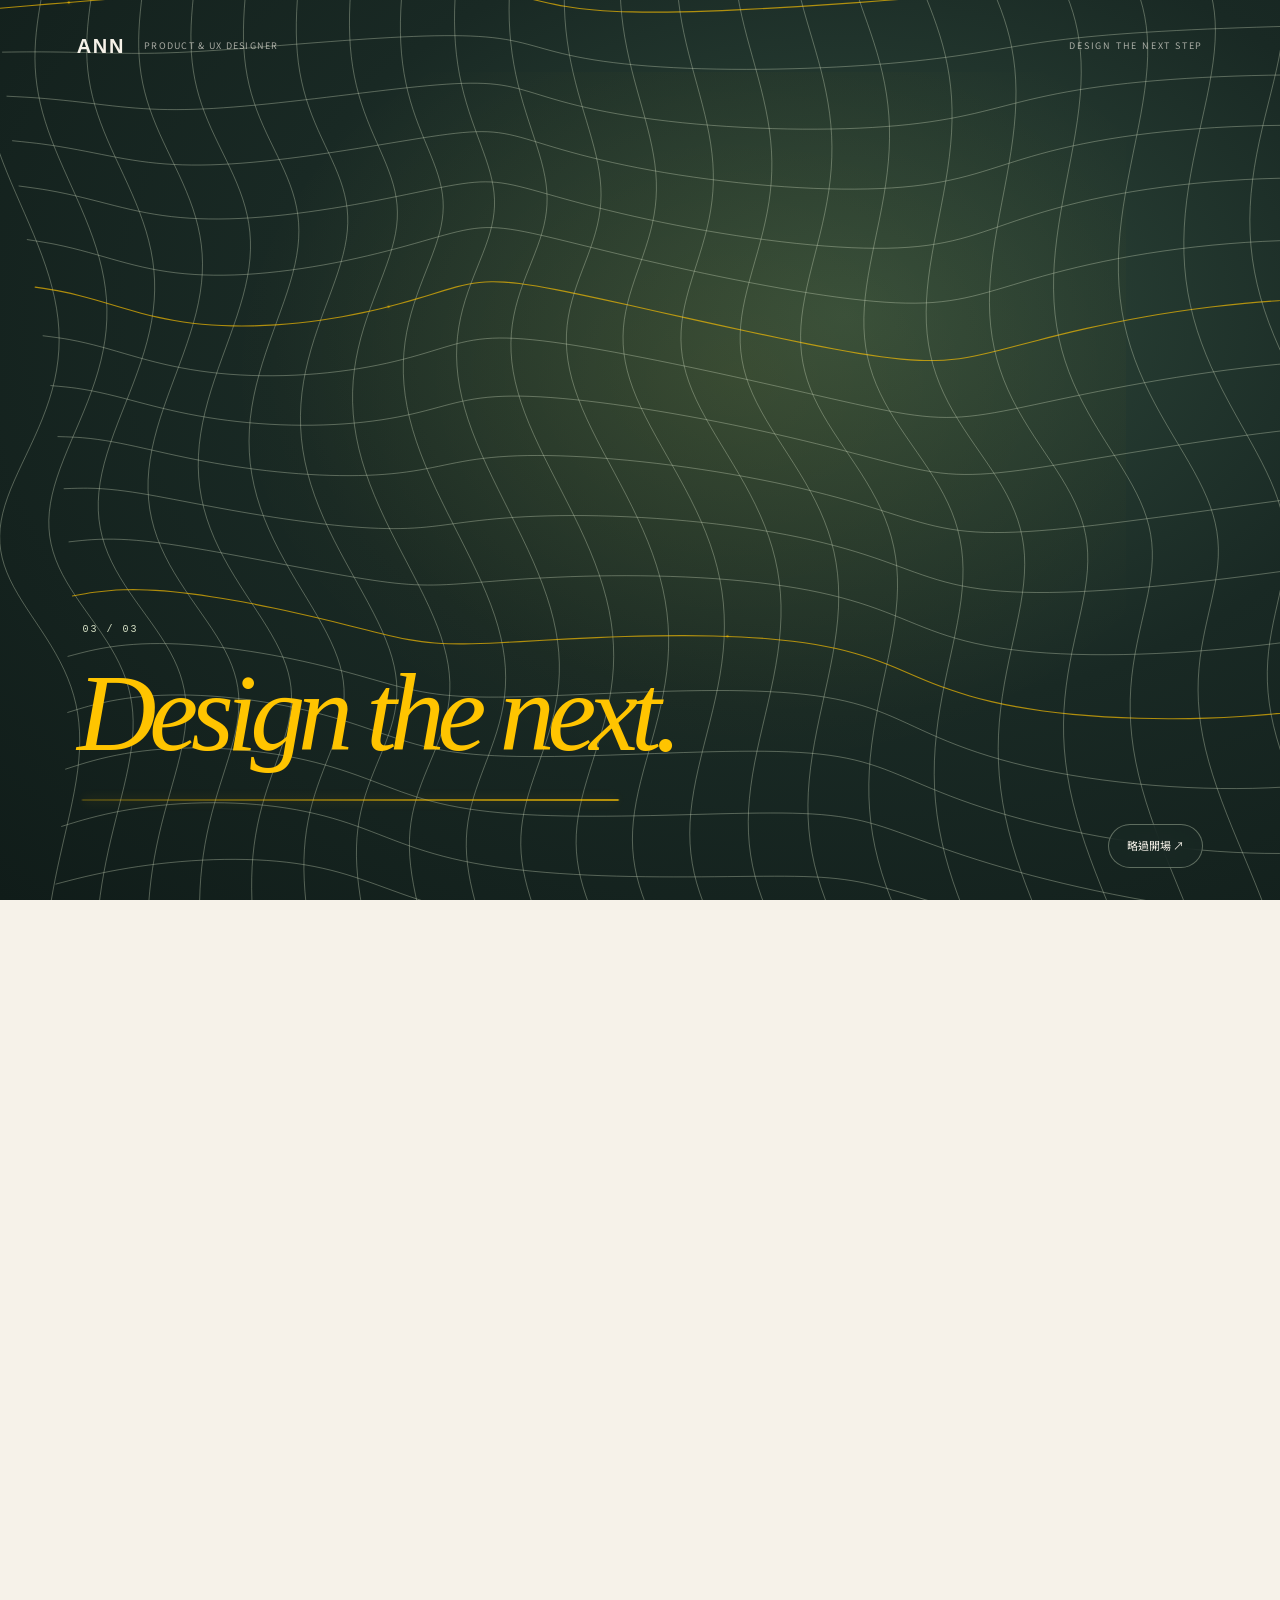
==== commit b56e18b6: "Add files via upload" ====
--- a/index.html
+++ b/index.html
@@ -25,14 +25,14 @@
 <div class="profile-introduction"><div class="profile-heading"><figure class="profile-photo"><img src="assets/images-ann-ann-portrait-v23.webp" alt="李玟慧 Ann 的個人肖像" loading="lazy" width="400" height="336"></figure>
 <div><span class="section-index">關於我</span><h2 id="about-title" data-identity-revision="20"><span class="profile-greeting">你好，我是</span><span class="profile-name">李玟慧 <i>Ann.</i></span></h2><p class="profile-contact"><a href="mailto:g1156851g1156851@yahoo.com.tw" aria-label="聯絡信箱：g1156851g1156851@yahoo.com.tw"><svg class="profile-mail-icon" viewBox="0 0 24 24" width="16" height="16" fill="none" stroke="currentColor" stroke-width="1.4" stroke-linecap="round" stroke-linejoin="round" aria-hidden="true" focusable="false"><rect x="3" y="5" width="18" height="14" rx="2"></rect><path d="m4 7 8 6 8-6"></path></svg><span>g1156851g1156851@yahoo.com.tw</span></a></p></div></div>
 <div class="profile-intro"><p class="profile-lead"><mark>我是一名具備多元設計專業背景的<span class="profile-role">設計師。</span></mark></p><p>累積 6 年設計實務經驗。在執行專案的過程中，我習慣先蒐集資訊、理解問題，再轉化為可執行的方案。這也讓我發現，自己不只關注視覺呈現，更在意使用者的需求與想法，以及如何讓資訊傳達得更清楚、有效。</p></div></div><div class="profile-resume">
-<div class="profile-card profile-education"><h3>學歷<span>EDUCATION</span></h3><ol class="career-list education-list"><li><time>2018.09 — 2019.07</time><div><h4>景文科技大學</h4><p>文化產業創新・碩士</p></div></li><li><time>2014.09 — 2018.07</time><div><h4>景文科技大學</h4><p>視覺傳達・學士</p></div></li></ol></div>
+<div class="profile-card profile-education"><h3>學歷<span>EDUCATION</span></h3><ol class="career-list education-list"><li><time>2018.09 — 2019.07</time><div><h4>景文科技大學</h4><p>產業創新・碩士</p></div></li><li><time>2014.09 — 2018.07</time><div><h4>景文科技大學</h4><p>視覺傳達・學士</p></div></li></ol></div>
 <div class="profile-card profile-experience" aria-label="工作經歷"><h3>工作經歷<span>EXPERIENCE</span></h3><ol class="career-list"><li><time>2023.10 — 2026.04</time><div><h4>UE Artist <span>／ Pixoul</span></h4></div></li><li><time>2023.03 — 2023.10</time><div><h4>網站視覺設計 <span>／ 崴浤科技外包</span></h4></div></li><li><time>2020.04 — 2023.03</time><div><h4>平面插畫設計 <span>／ 徐匯廣場</span></h4></div></li><li><time>2019.10 — 2020.03</time><div><h4>視覺陳列設計 <span>／ 奧亞整合行銷</span></h4></div></li></ol></div>
 <div class="profile-card profile-participation" aria-label="專案參與">
 <h3>專案參與<span>COLLABORATIONS</span></h3>
 <ol class="career-list participation-list">
 <li><time>2016–2018</time><div class="participation-copy"><h4>敦煌書局</h4> <p>／ 月刊視覺設計</p></div></li>
 
-<li><time>2017</time><div class="participation-copy"><h4>樺霖展示設計</h4> <p>／ 百貨聖誕節、世貿電玩展協助設計</p></div></li>
+<li><time>2017</time><div class="participation-copy"><h4>樺霖展示設計</h4> <p>／ 百貨聖誕節、世貿電玩展協助</p></div></li>
 <li><time>2016</time><div class="participation-copy"><h4>築點設計</h4> <p>／ 展覽櫥窗協助設計</p></div></li>
 
 <li><time>2016</time><div class="participation-copy"><h4>校內設計週形象設計</h4> <p>／ 主視覺及空間規劃</p></div></li>
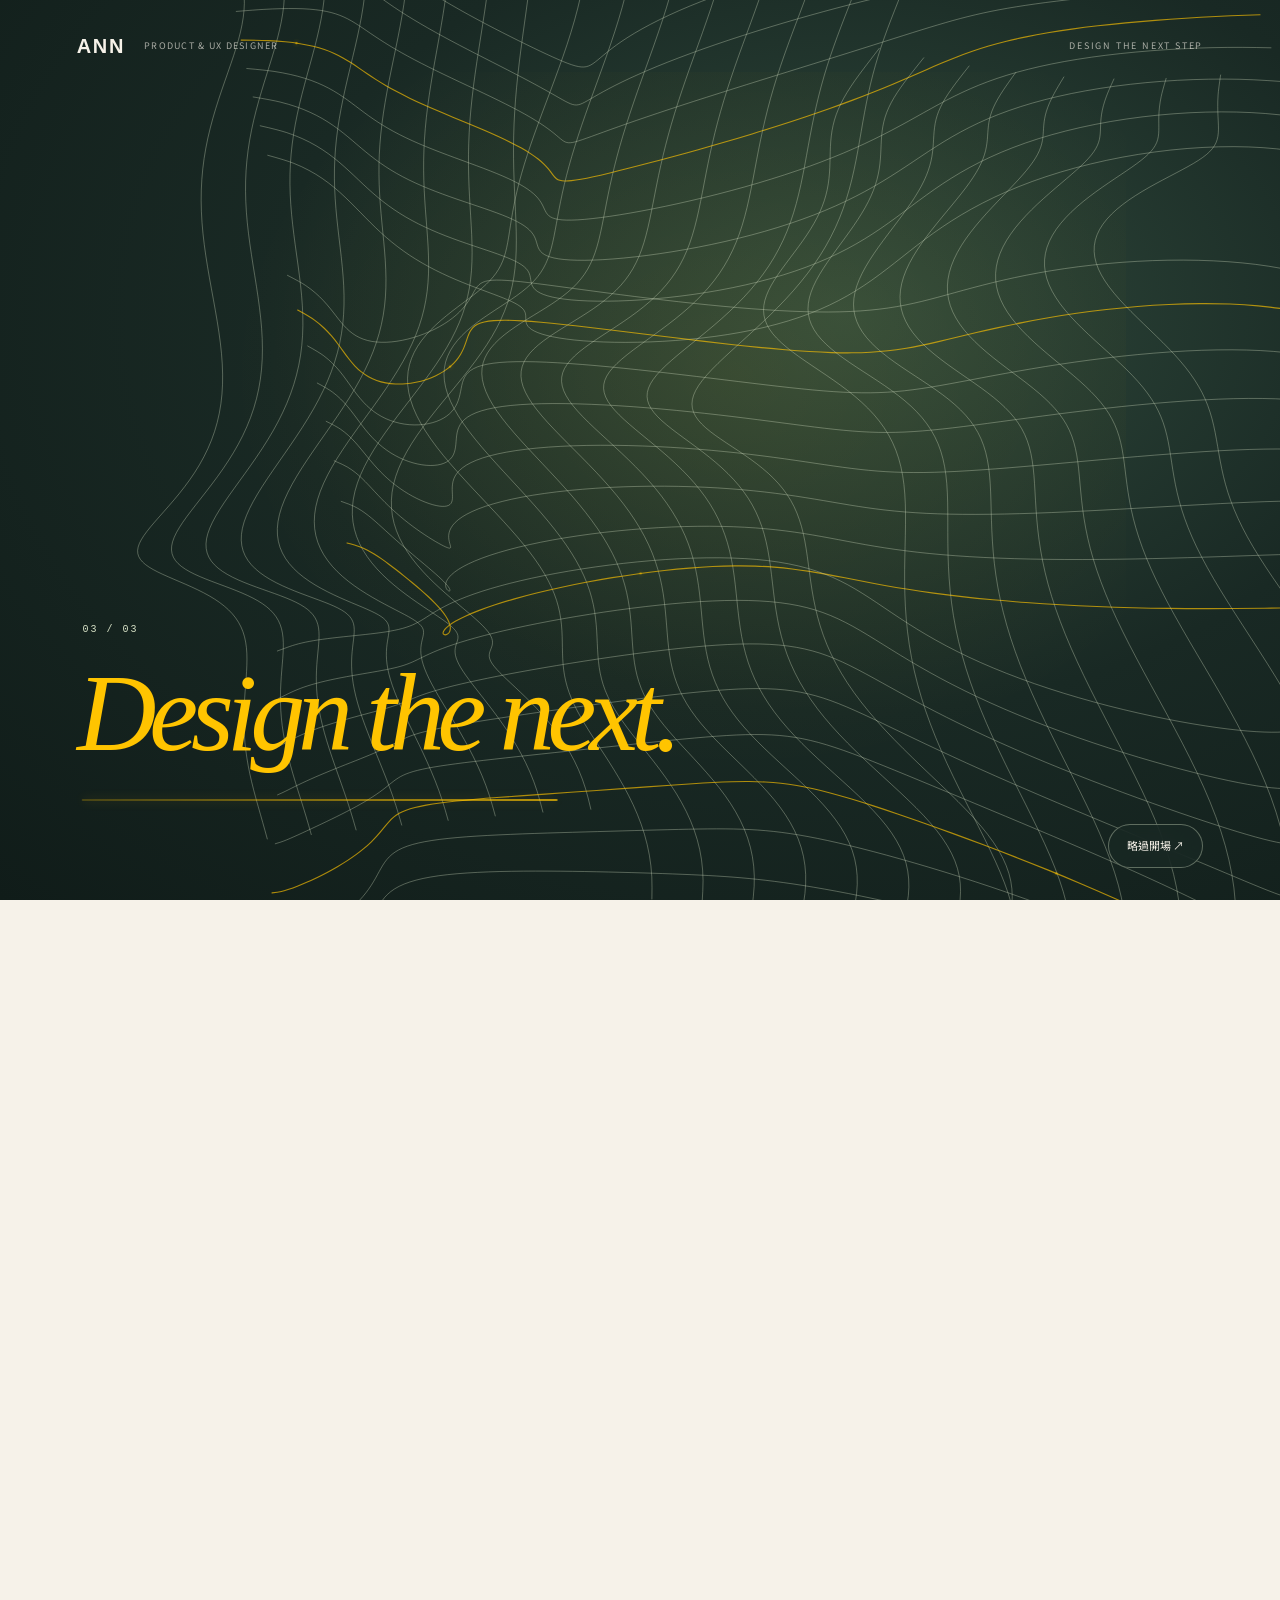
==== commit 2217899e: "Add files via upload" ====
--- a/index.html
+++ b/index.html
@@ -25,14 +25,14 @@
 <div class="profile-introduction"><div class="profile-heading"><figure class="profile-photo"><img src="assets/images-ann-ann-portrait-v23.webp" alt="李玟慧 Ann 的個人肖像" loading="lazy" width="400" height="336"></figure>
 <div><span class="section-index">關於我</span><h2 id="about-title" data-identity-revision="20"><span class="profile-greeting">你好，我是</span><span class="profile-name">李玟慧 <i>Ann.</i></span></h2><p class="profile-contact"><a href="mailto:g1156851g1156851@yahoo.com.tw" aria-label="聯絡信箱：g1156851g1156851@yahoo.com.tw"><svg class="profile-mail-icon" viewBox="0 0 24 24" width="16" height="16" fill="none" stroke="currentColor" stroke-width="1.4" stroke-linecap="round" stroke-linejoin="round" aria-hidden="true" focusable="false"><rect x="3" y="5" width="18" height="14" rx="2"></rect><path d="m4 7 8 6 8-6"></path></svg><span>g1156851g1156851@yahoo.com.tw</span></a></p></div></div>
 <div class="profile-intro"><p class="profile-lead"><mark>我是一名具備多元設計專業背景的<span class="profile-role">設計師。</span></mark></p><p>累積 6 年設計實務經驗。在執行專案的過程中，我習慣先蒐集資訊、理解問題，再轉化為可執行的方案。這也讓我發現，自己不只關注視覺呈現，更在意使用者的需求與想法，以及如何讓資訊傳達得更清楚、有效。</p></div></div><div class="profile-resume">
-<div class="profile-card profile-education"><h3>學歷<span>EDUCATION</span></h3><ol class="career-list education-list"><li><time>2018.09 — 2019.07</time><div><h4>景文科技大學</h4><p>產業創新・碩士</p></div></li><li><time>2014.09 — 2018.07</time><div><h4>景文科技大學</h4><p>視覺傳達・學士</p></div></li></ol></div>
+<div class="profile-card profile-education"><h3>學歷<span>EDUCATION</span></h3><ol class="career-list education-list"><li><time>2018.09 — 2019.07</time><div><h4>景文科技大學</h4><p>文化產業創新・碩士</p></div></li><li><time>2014.09 — 2018.07</time><div><h4>景文科技大學</h4><p>視覺傳達・學士</p></div></li></ol></div>
 <div class="profile-card profile-experience" aria-label="工作經歷"><h3>工作經歷<span>EXPERIENCE</span></h3><ol class="career-list"><li><time>2023.10 — 2026.04</time><div><h4>UE Artist <span>／ Pixoul</span></h4></div></li><li><time>2023.03 — 2023.10</time><div><h4>網站視覺設計 <span>／ 崴浤科技外包</span></h4></div></li><li><time>2020.04 — 2023.03</time><div><h4>平面插畫設計 <span>／ 徐匯廣場</span></h4></div></li><li><time>2019.10 — 2020.03</time><div><h4>視覺陳列設計 <span>／ 奧亞整合行銷</span></h4></div></li></ol></div>
 <div class="profile-card profile-participation" aria-label="專案參與">
 <h3>專案參與<span>COLLABORATIONS</span></h3>
 <ol class="career-list participation-list">
 <li><time>2016–2018</time><div class="participation-copy"><h4>敦煌書局</h4> <p>／ 月刊視覺設計</p></div></li>
 
-<li><time>2017</time><div class="participation-copy"><h4>樺霖展示設計</h4> <p>／ 百貨聖誕節、世貿電玩展協助</p></div></li>
+<li><time>2017</time><div class="participation-copy"><h4>樺霖展示設計</h4> <p>／ 百貨聖誕節、世貿電玩展協助設計</p></div></li>
 <li><time>2016</time><div class="participation-copy"><h4>築點設計</h4> <p>／ 展覽櫥窗協助設計</p></div></li>
 
 <li><time>2016</time><div class="participation-copy"><h4>校內設計週形象設計</h4> <p>／ 主視覺及空間規劃</p></div></li>
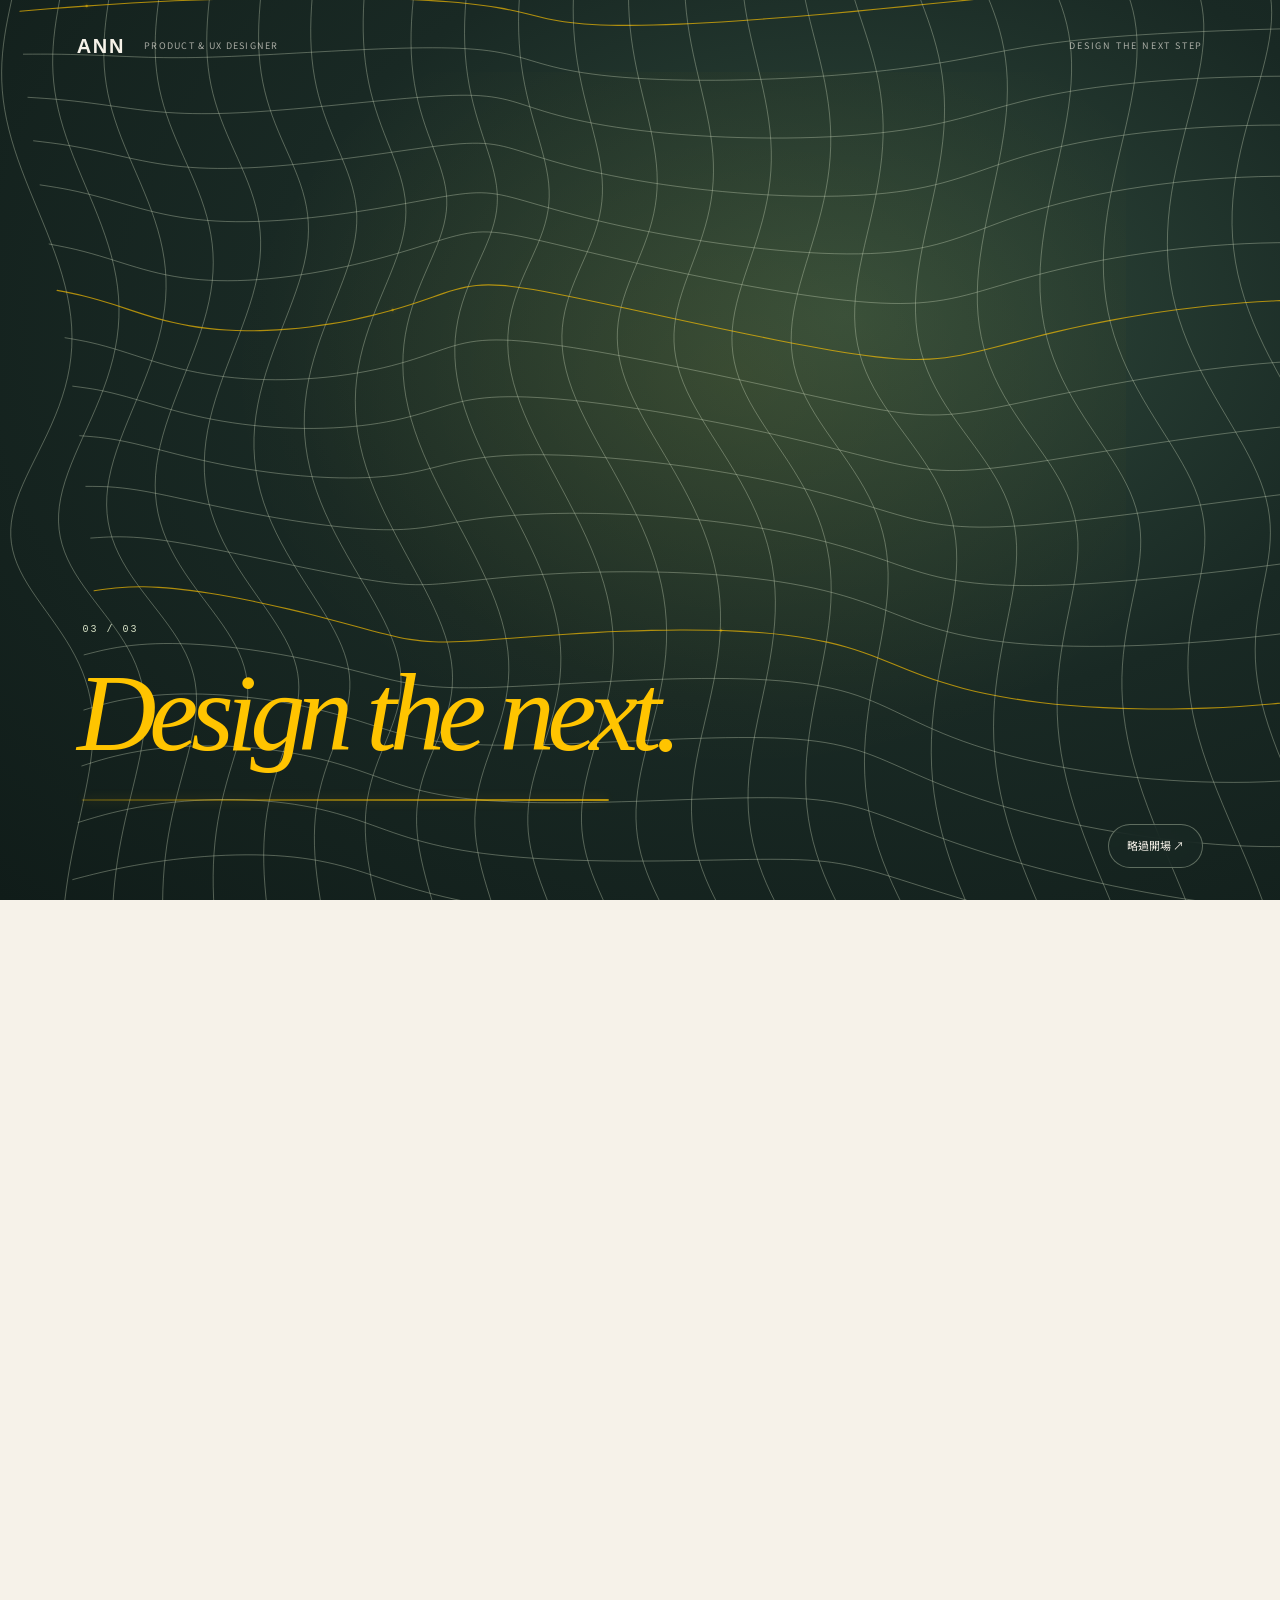
==== commit 6d77dbc2: "Add files via upload" ====
--- a/index.html
+++ b/index.html
@@ -25,14 +25,14 @@
 <div class="profile-introduction"><div class="profile-heading"><figure class="profile-photo"><img src="assets/images-ann-ann-portrait-v23.webp" alt="李玟慧 Ann 的個人肖像" loading="lazy" width="400" height="336"></figure>
 <div><span class="section-index">關於我</span><h2 id="about-title" data-identity-revision="20"><span class="profile-greeting">你好，我是</span><span class="profile-name">李玟慧 <i>Ann.</i></span></h2><p class="profile-contact"><a href="mailto:g1156851g1156851@yahoo.com.tw" aria-label="聯絡信箱：g1156851g1156851@yahoo.com.tw"><svg class="profile-mail-icon" viewBox="0 0 24 24" width="16" height="16" fill="none" stroke="currentColor" stroke-width="1.4" stroke-linecap="round" stroke-linejoin="round" aria-hidden="true" focusable="false"><rect x="3" y="5" width="18" height="14" rx="2"></rect><path d="m4 7 8 6 8-6"></path></svg><span>g1156851g1156851@yahoo.com.tw</span></a></p></div></div>
 <div class="profile-intro"><p class="profile-lead"><mark>我是一名具備多元設計專業背景的<span class="profile-role">設計師。</span></mark></p><p>累積 6 年設計實務經驗。在執行專案的過程中，我習慣先蒐集資訊、理解問題，再轉化為可執行的方案。這也讓我發現，自己不只關注視覺呈現，更在意使用者的需求與想法，以及如何讓資訊傳達得更清楚、有效。</p></div></div><div class="profile-resume">
-<div class="profile-card profile-education"><h3>學歷<span>EDUCATION</span></h3><ol class="career-list education-list"><li><time>2018.09 — 2019.07</time><div><h4>景文科技大學</h4><p>文化產業創新・碩士</p></div></li><li><time>2014.09 — 2018.07</time><div><h4>景文科技大學</h4><p>視覺傳達・學士</p></div></li></ol></div>
+<div class="profile-card profile-education"><h3>學歷<span>EDUCATION</span></h3><ol class="career-list education-list"><li><time>2018.09 — 2019.07</time><div><h4>景文科技大學</h4><p>產業創新・碩士</p></div></li><li><time>2014.09 — 2018.07</time><div><h4>景文科技大學</h4><p>視覺傳達・學士</p></div></li></ol></div>
 <div class="profile-card profile-experience" aria-label="工作經歷"><h3>工作經歷<span>EXPERIENCE</span></h3><ol class="career-list"><li><time>2023.10 — 2026.04</time><div><h4>UE Artist <span>／ Pixoul</span></h4></div></li><li><time>2023.03 — 2023.10</time><div><h4>網站視覺設計 <span>／ 崴浤科技外包</span></h4></div></li><li><time>2020.04 — 2023.03</time><div><h4>平面插畫設計 <span>／ 徐匯廣場</span></h4></div></li><li><time>2019.10 — 2020.03</time><div><h4>視覺陳列設計 <span>／ 奧亞整合行銷</span></h4></div></li></ol></div>
 <div class="profile-card profile-participation" aria-label="專案參與">
 <h3>專案參與<span>COLLABORATIONS</span></h3>
 <ol class="career-list participation-list">
 <li><time>2016–2018</time><div class="participation-copy"><h4>敦煌書局</h4> <p>／ 月刊視覺設計</p></div></li>
 
-<li><time>2017</time><div class="participation-copy"><h4>樺霖展示設計</h4> <p>／ 百貨聖誕節、世貿電玩展協助設計</p></div></li>
+<li><time>2017</time><div class="participation-copy"><h4>樺霖展示設計</h4> <p>／ 百貨聖誕節、世貿電玩展協助</p></div></li>
 <li><time>2016</time><div class="participation-copy"><h4>築點設計</h4> <p>／ 展覽櫥窗協助設計</p></div></li>
 
 <li><time>2016</time><div class="participation-copy"><h4>校內設計週形象設計</h4> <p>／ 主視覺及空間規劃</p></div></li>
